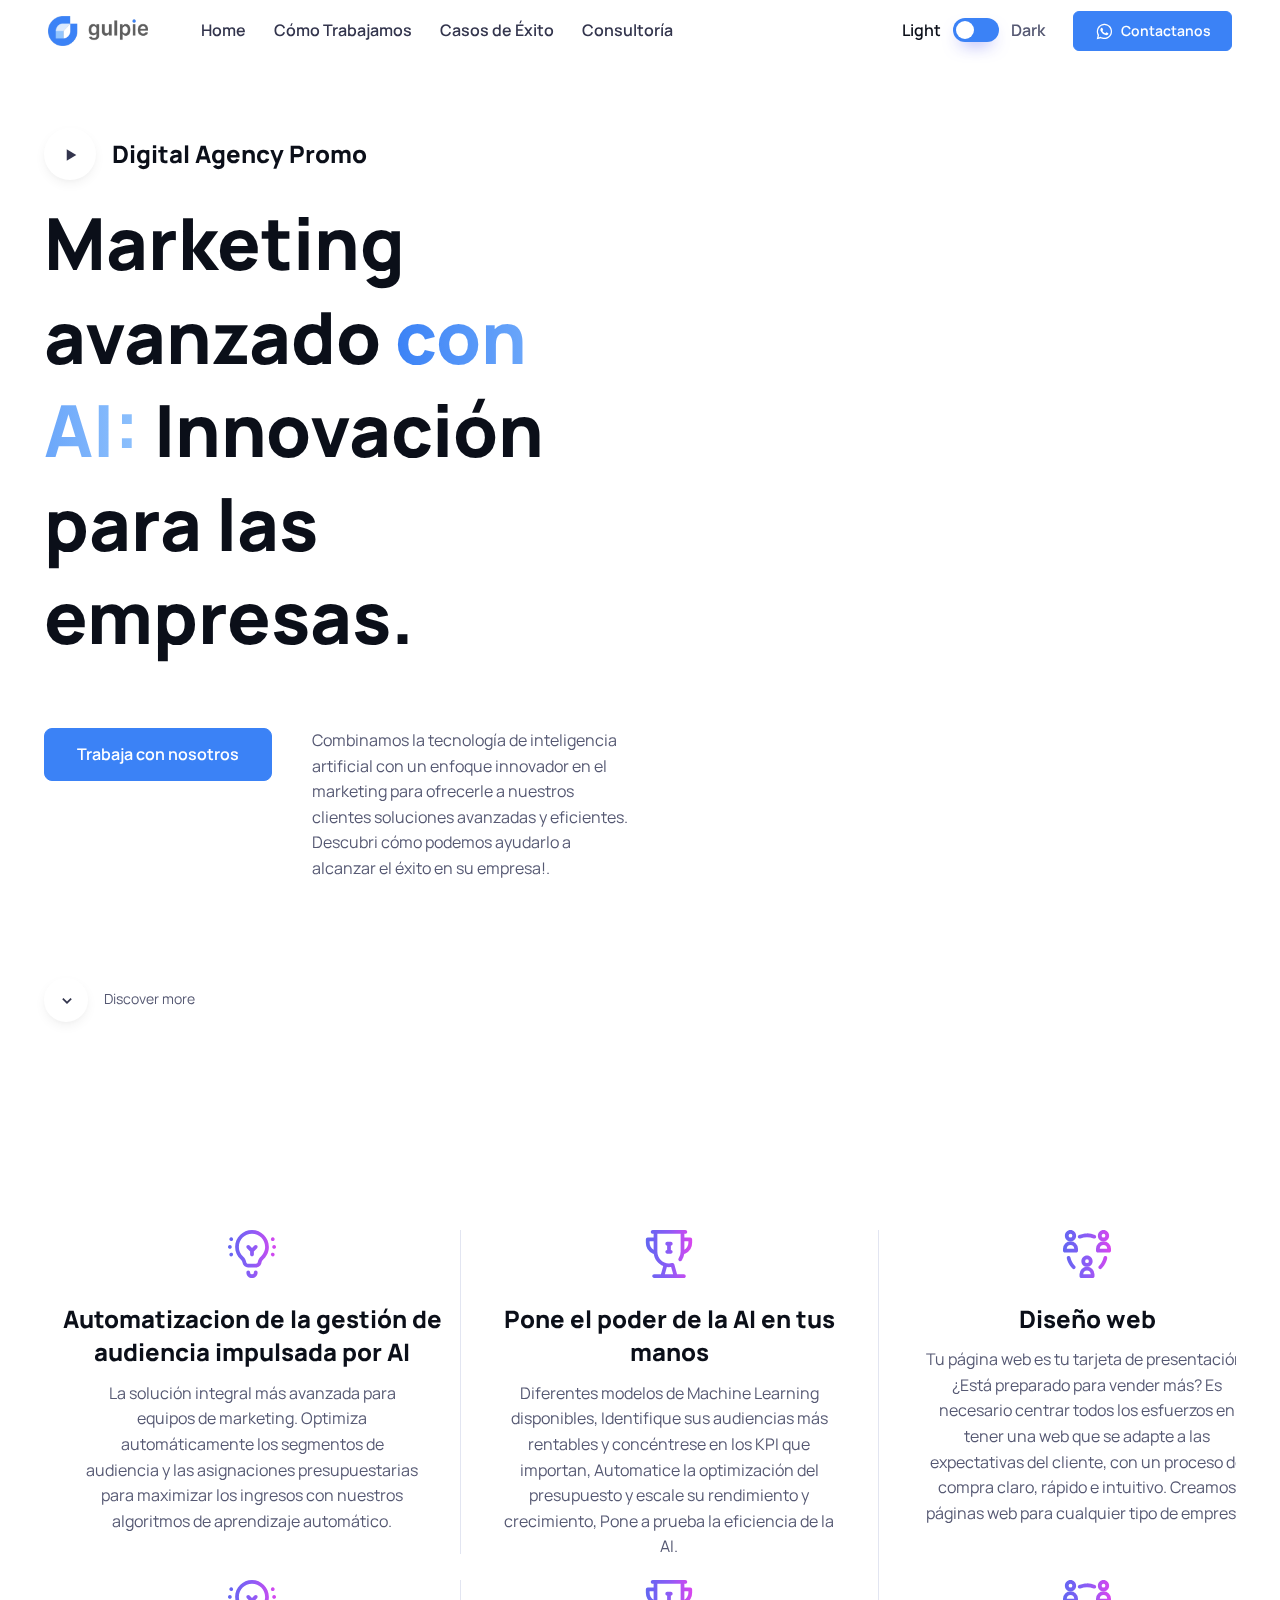
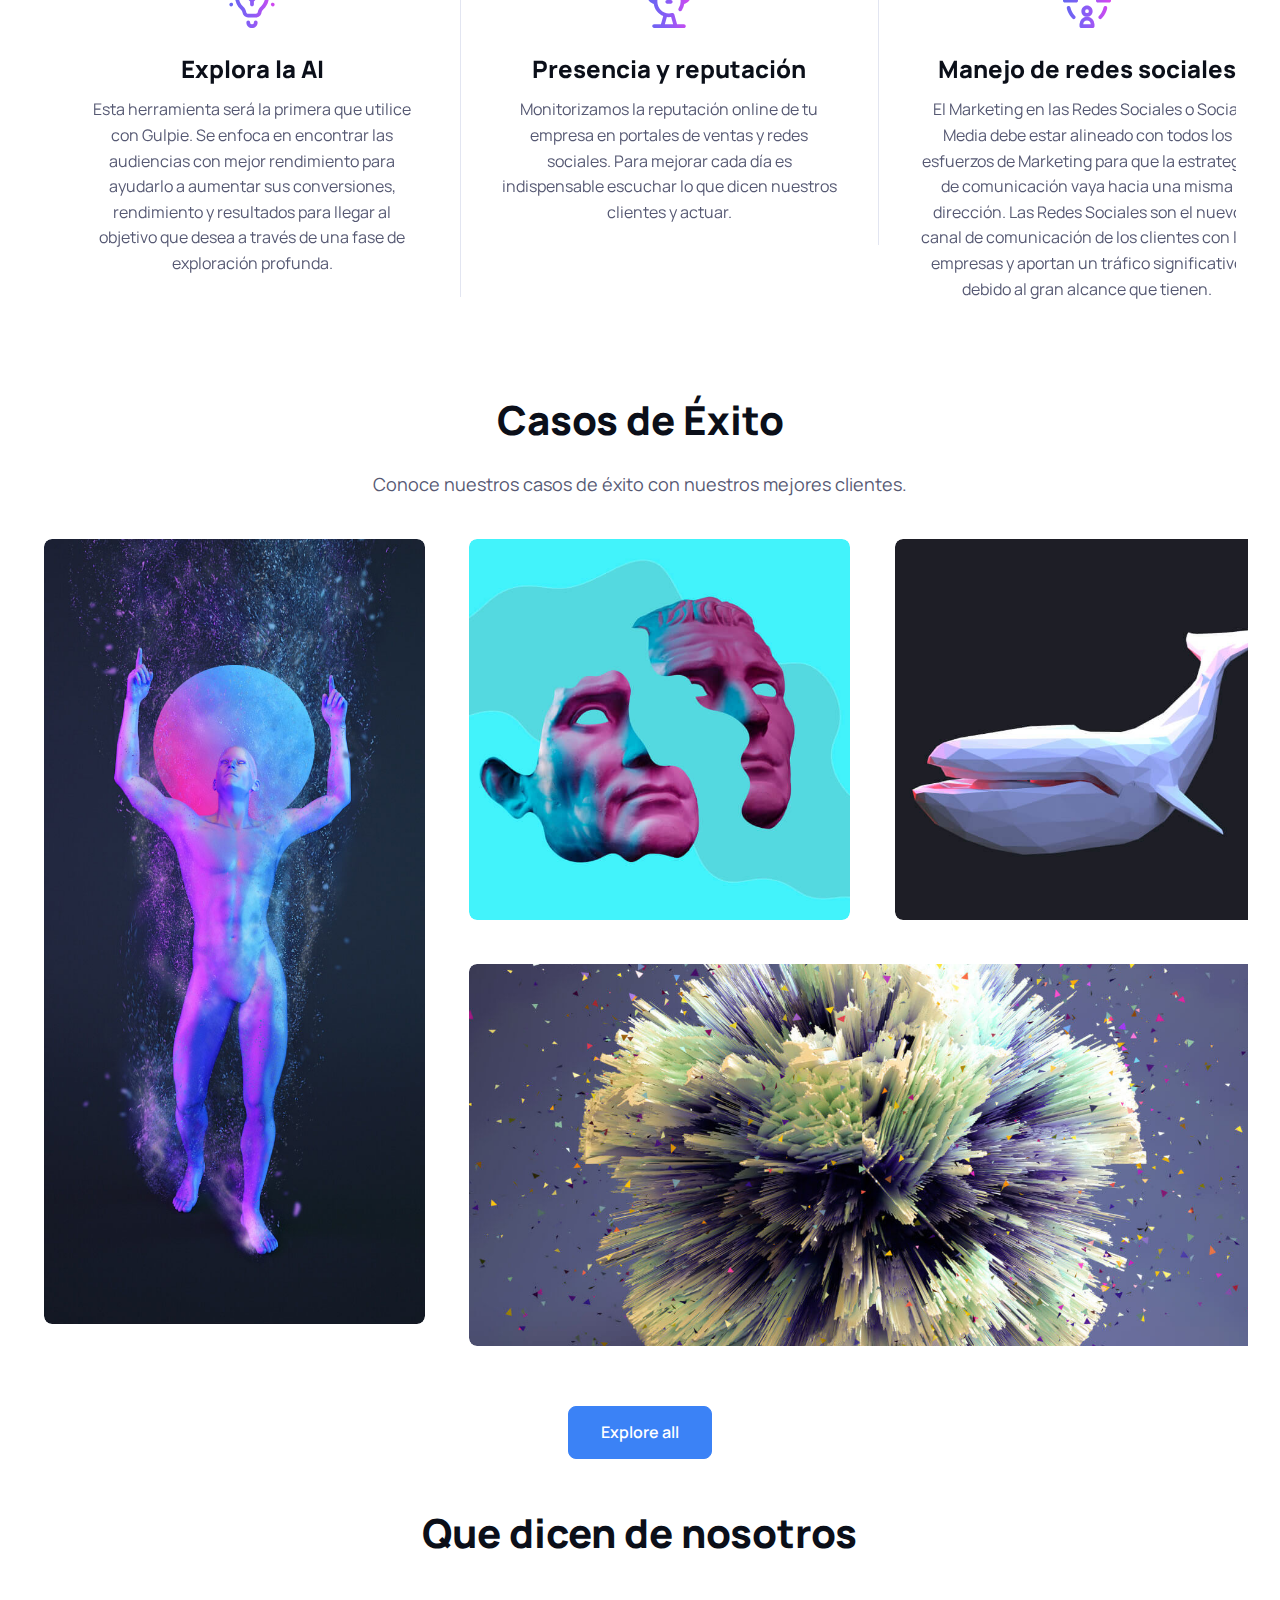
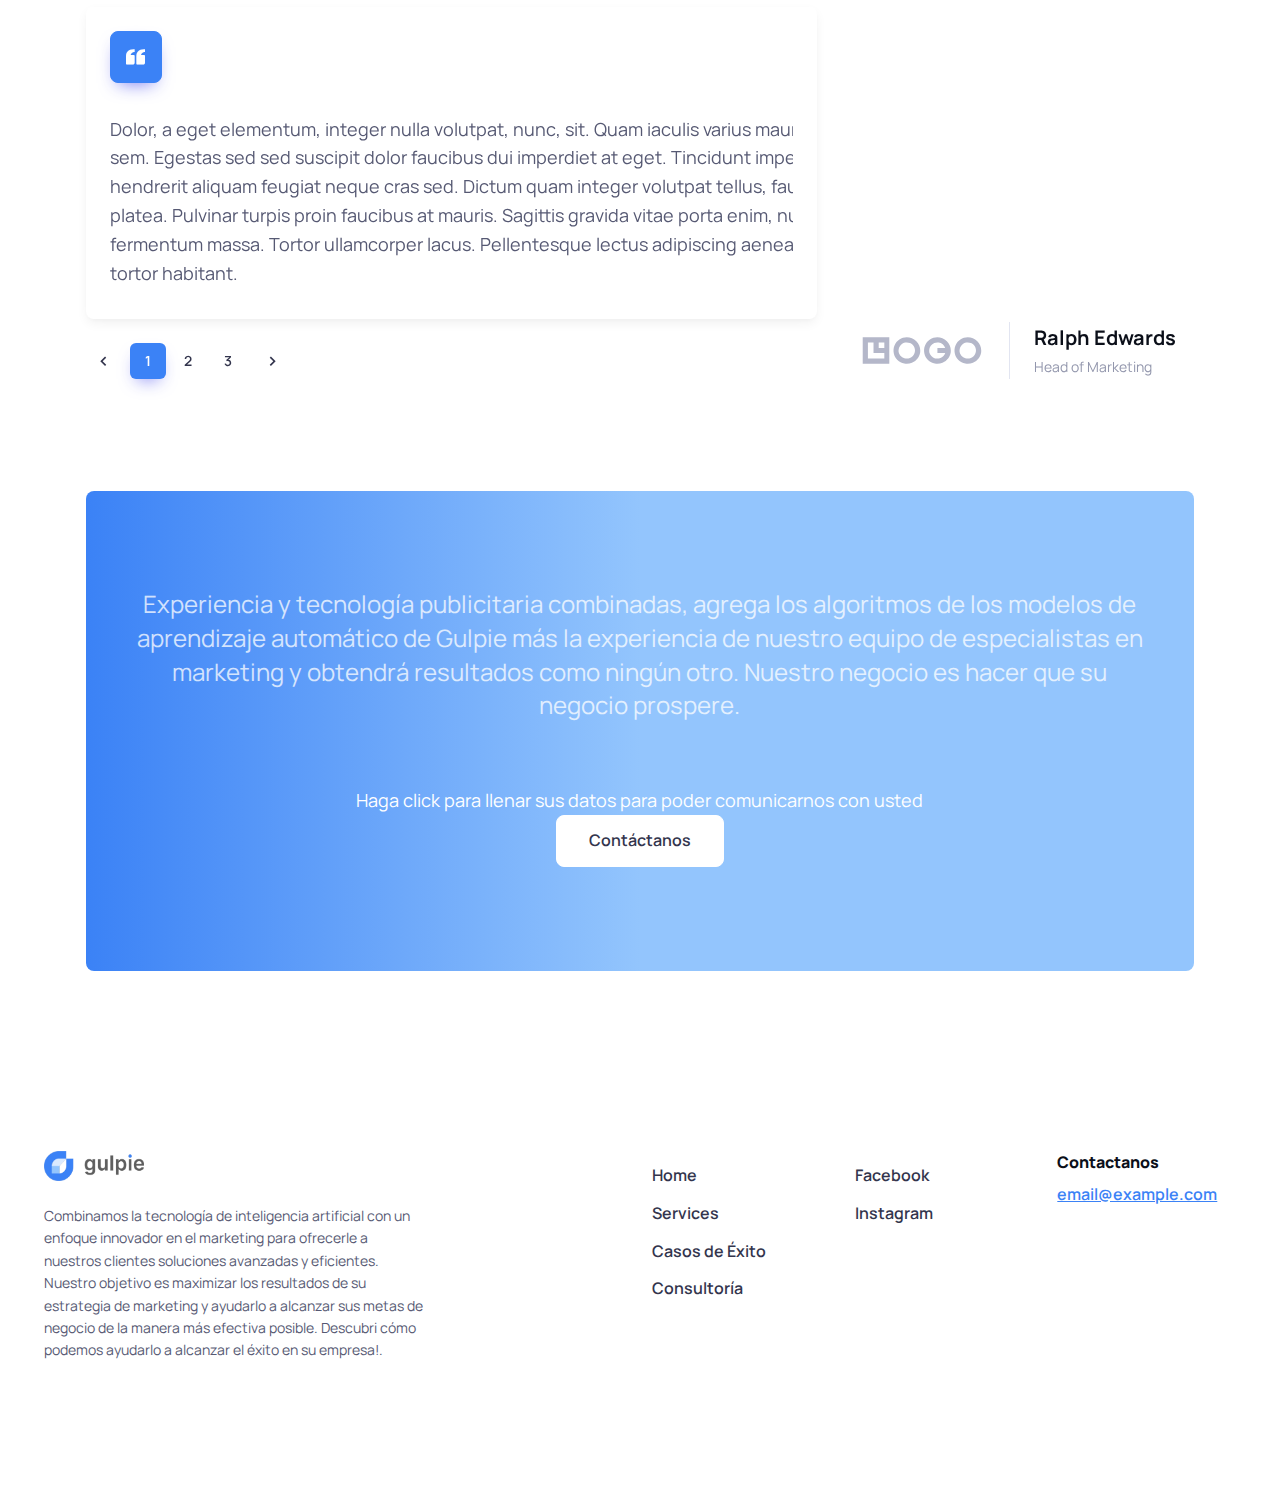
==== index.html @ 824431f9 "Rename Silicon _ Digital Agency Landing.html to index.html" ====
<!DOCTYPE html>
<html lang="es">
  <head><meta http-equiv="Content-Type" content="text/html; charset=UTF-8">
    <title>Gulpie | Digital Agency Landing</title>
    <meta name="viewport" content="width=device-width, initial-scale=1.0">
    <!-- SEO Meta Tags -->
    <meta name="description" content="Silicon - Multipurpose Technology Bootstrap Template">
    <meta name="keywords" content="bootstrap, business, creative agency, mobile app showcase, saas, fintech, finance, online courses, software, medical, conference landing, services, e-commerce, shopping cart, multipurpose, shop, ui kit, marketing, seo, landing, blog, portfolio, html5, css3, javascript, gallery, slider, touch, creative">
    <meta name="author" content="Createx Studio">
 
    <!-- Favicon and Touch Icons -->
    <link rel="icon" type="image/png" sizes="32x32" href="./Silicon _ Digital Agency Landing_files/favicon.png">

    <!-- Vendor Styles -->
    <link rel="stylesheet" media="screen" href="./Silicon _ Digital Agency Landing_files/boxicons.min.css">
    <link rel="stylesheet" media="screen" href="./Silicon _ Digital Agency Landing_files/swiper-bundle.min.css">
    <link rel="stylesheet" media="screen" href="./Silicon _ Digital Agency Landing_files/lightgallery-bundle.min.css">

    <!-- Main Theme Styles + Bootstrap -->
    <link rel="stylesheet" media="screen" href="./Silicon _ Digital Agency Landing_files/theme.min.css">

    <!-- Page loading styles -->
    <style>
      .page-loading {
        position: fixed;
        top: 0;
        right: 0;
        bottom: 0;
        left: 0;
        width: 100%;
        height: 100%;
        -webkit-transition: all .4s .2s ease-in-out;
        transition: all .4s .2s ease-in-out;
        background-color: #fff;
        opacity: 0;
        visibility: hidden;
        z-index: 9999;
      }
      .dark-mode .page-loading {
        background-color: #0b0f19;
      }
      .page-loading.active {
        opacity: 1;
        visibility: visible;
      }
      .page-loading-inner {
        position: absolute;
        top: 50%;
        left: 0;
        width: 100%;
        text-align: center;
        -webkit-transform: translateY(-50%);
        transform: translateY(-50%);
        -webkit-transition: opacity .2s ease-in-out;
        transition: opacity .2s ease-in-out;
        opacity: 0;
      }
      .page-loading.active > .page-loading-inner {
        opacity: 1;
      }
      .page-loading-inner > span {
        display: block;
        font-size: 1rem;
        font-weight: normal;
        color: #9397ad;
      }
      .dark-mode .page-loading-inner > span {
        color: #fff;
        opacity: .6;
      }
      .page-spinner {
        display: inline-block;
        width: 2.75rem;
        height: 2.75rem;
        margin-bottom: .75rem;
        vertical-align: text-bottom;
        border: .15em solid #b4b7c9;
        border-right-color: transparent;
        border-radius: 50%;
        -webkit-animation: spinner .75s linear infinite;
        animation: spinner .75s linear infinite;
      }
      .dark-mode .page-spinner {
        border-color: rgba(255,255,255,.4);
        border-right-color: transparent;
      }
      @-webkit-keyframes spinner {
        100% {
          -webkit-transform: rotate(360deg);
          transform: rotate(360deg);
        }
      }
      @keyframes spinner {
        100% {
          -webkit-transform: rotate(360deg);
          transform: rotate(360deg);
        }
      }
    </style>

    <!-- Theme mode -->
    <script type="text/javascript" async="" src="./Silicon _ Digital Agency Landing_files/js"></script><script type="text/javascript" async="" src="./Silicon _ Digital Agency Landing_files/analytics.js.descarga"></script><script async="" src="./Silicon _ Digital Agency Landing_files/gtm.js.descarga"></script><script>
      let mode = window.localStorage.getItem('mode'),
          root = document.getElementsByTagName('html')[0];
      if (mode !== null && mode === 'dark') {
        root.classList.add('dark-mode');
      } else {
        root.classList.remove('dark-mode');
      }
    </script>

    <!-- Page loading scripts -->
    <script>
      (function () {
        window.onload = function () {
          const preloader = document.querySelector('.page-loading');
          preloader.classList.remove('active');
          setTimeout(function () {
            preloader.remove();
          }, 1000);
        };
      })();
    </script>
  </head>

  <body>
    <!-- Page wrapper for sticky footer -->
    <!-- Wraps everything except footer to push footer to the bottom of the page if there is little content -->
    <main class="page-wrapper">
      <!-- Navbar -->
      <!-- Remove "navbar-sticky" class to make navigation bar scrollable with the page -->
      <header class="header navbar navbar-expand-lg position-absolute navbar-sticky">
        <div class="container px-3">
          <a href="https://silicon.createx.studio/index.html" class="navbar-brand pe-3">
            <img src="./Silicon _ Digital Agency Landing_files/logo.png" width="100" alt="Silicon">
          </a>
          <div id="navbarNav" class="offcanvas offcanvas-end">
            <div class="offcanvas-header border-bottom">
              <h5 class="offcanvas-title">Menu</h5>
              <button type="button" class="btn-close" data-bs-dismiss="offcanvas" aria-label="Close">khe</button>
            </div>
            <div class="offcanvas-body">
              <ul class="navbar-nav me-auto mb-2 mb-lg-0">
                <li class="nav-item">
                  <a href="https://silicon.createx.studio/landing-digital-agency.html#" class="nav-link">Home</a>
                </li>
                <li class="nav-item">
                  <a href="https://silicon.createx.studio/components/typography.html" class="nav-link">Cómo Trabajamos</a>
                </li>
                <li class="nav-item">
                  <a href="https://silicon.createx.studio/docs/getting-started.html" class="nav-link">Casos de Éxito</a>
                </li>
                <li class="nav-item">
                  <a href="https://silicon.createx.studio/docs/getting-started.html" class="nav-link">Consultoría</a>
                </li>
              </ul>
            </div>
            <div class="offcanvas-header border-top">
              <a href="https://themes.getbootstrap.com/product/silicon-business-technology-template-ui-kit/" class="btn btn-primary w-100" target="_blank" rel="noopener">
                <i class="bx bx-cart fs-4 lh-1 me-1"></i>
                &nbsp;Buy now
              </a>
            </div>      
          </div>
          <div class="form-check form-switch mode-switch pe-lg-1 ms-auto me-4" data-bs-toggle="mode">
            <input type="checkbox" class="form-check-input" id="theme-mode">
            <label class="form-check-label d-none d-sm-block" for="theme-mode">Light</label>
            <label class="form-check-label d-none d-sm-block" for="theme-mode">Dark</label>
          </div>
          <button type="button" class="navbar-toggler" data-bs-toggle="offcanvas" data-bs-target="#navbarNav" aria-controls="navbarNav" aria-expanded="false" aria-label="Toggle navigation">
            <span class="navbar-toggler-icon"></span>
          </button>
          <a href="https://themes.getbootstrap.com/product/silicon-business-technology-template-ui-kit/" class="btn btn-primary btn-sm fs-sm rounded d-none d-lg-inline-flex" target="_blank" rel="noopener">
            <i class="bx bxl-whatsapp fs-5 lh-1 me-1"></i>
            &nbsp;Contactanos
          </a>
        </div>
      </header>


      <!-- Hero -->
      <section class="jarallax position-relative d-flex align-items-center min-vh-100 bg-light mb-5 py-lg-5 pt-5" style="background-image: none;" data-jarallax="" data-img-position="0% 100%" data-speed="0.5" data-jarallax-original-styles="background-image: url(assets/img/landing/digital-agency/hero-bg.svg);">
        <div class="container position-relative zindex-5 py-5">
          <div class="row justify-content-md-start justify-content-center">
            <div class="col-md-6 col-sm-8 order-md-1 order-2 d-flex flex-column justify-content-between mt-4 pt-2 text-md-start text-center">
              <div class="mb-md-5 pb-xl-5 mb-4">

                <!-- Video popup btn -->
                <div class="d-inline-flex align-items-center position-relative mb-3">
                  <a href="https://www.youtube.com/watch?v=zPo5ZaH6sW8" class="btn btn-video btn-icon btn-lg flex-shrink-0 me-3 stretched-link" data-bs-toggle="video" data-lg-id="fc852e90-13f6-46ff-955d-28c1cf250d95">
                    <i class="bx bx-play"></i>
                  </a>
                  <h4 class="mb-0">Digital Agency Promo</h4>
                </div>

                <!-- Text -->
                <h1 class="display-2 mb-md-5 mb-3 pb-3">
                  Marketing avanzado <span class="text-gradient-primary">con AI: </span> Innovación para las empresas.
                </h1>
                <div class="d-md-flex align-items-md-start">
                  <a href="https://silicon.createx.studio/contacts-v1.html" class="btn btn-lg btn-primary flex-shrink-0 me-md-4 mb-md-0 mb-sm-4 mb-3">Trabaja con nosotros</a>
                  <p class="d-lg-block d-none mb-0 ps-md-3">Combinamos la tecnología de inteligencia artificial con un enfoque innovador en el marketing para ofrecerle a nuestros clientes soluciones avanzadas y eficientes. Descubri cómo podemos ayudarlo a alcanzar el éxito en su empresa!.</p>
                </div>
              </div>

              <!-- Scroll down btn -->
              <div class="d-inline-flex align-items-center justify-content-center justify-content-md-start position-relative">
                <a href="#benefits" data-scroll="" data-scroll-offset="100" class="btn btn-video btn-icon rounded-circle shadow-sm flex-shrink-0 stretched-link me-3">
                  <i class="bx bx-chevron-down"></i>
                </a>
                <span class="fs-sm">Discover more</span>
              </div>
            </div>
          </div>
        </div>
      <div id="jarallax-container-0" class="jarallax-container" style="position: absolute; top: 0px; left: 0px; width: 100%; height: 100%; overflow: hidden; z-index: -100; clip-path: polygon(0px 0px, 100% 0px, 100% 100%, 0px 100%);"><div style="background-position: 0% 100%; background-size: cover; background-repeat: no-repeat; background-image: url(&quot;https://silicon.createx.studio/assets/img/landing/digital-agency/hero-bg.svg&quot;); position: fixed; top: 0px; left: 0px; width: 1343px; height: 707.781px; overflow: hidden; pointer-events: none; transform-style: preserve-3d; backface-visibility: hidden; margin-top: -72.8906px; transform: translate3d(0px, 72.8906px, 0px);"></div></div></section>

      
      <!-- Benefits (features) -->
      <section class="container mb-5 pt-lg-5" id="benefits">
        <div class="swiper pt-3 swiper-initialized swiper-horizontal swiper-pointer-events swiper-backface-hidden" data-swiper-options="{
          &quot;slidesPerView&quot;: 1,
          &quot;pagination&quot;: {
            &quot;el&quot;: &quot;.swiper-pagination&quot;,
            &quot;clickable&quot;: true
          },
          &quot;breakpoints&quot;: {
            &quot;500&quot;: {
              &quot;slidesPerView&quot;: 2
            },
            &quot;991&quot;: {
              &quot;slidesPerView&quot;: 3
            }
          }
        }">
          <div class="swiper-wrapper" id="swiper-wrapper-c84769ad7ce96341" aria-live="polite" style="transform: translate3d(0px, 0px, 0px);">
            <!-- Item -->
            <div class="swiper-slide border-end-lg px-2 swiper-slide-active" role="group" aria-label="1 / 3" style="width: 417.333px;">
              <div class="text-center">
                <img src="./Silicon _ Digital Agency Landing_files/idea.svg" width="48" alt="Bulb icon" class="d-block mb-4 mx-auto">
                <h4 class="mb-2 pb-1">Automatizacion de la gestión de audiencia impulsada por AI</h4>
                <p class="mx-auto" style="max-width: 336px;">La solución integral más avanzada para equipos de marketing. Optimiza automáticamente los segmentos de audiencia y las asignaciones presupuestarias para maximizar los ingresos con nuestros algoritmos de aprendizaje automático.</p>
              </div>
            </div>

            <!-- Item -->
            <div class="swiper-slide border-end-lg px-2 swiper-slide-next" role="group" aria-label="2 / 3" style="width: 417.333px;">
              <div class="text-center">
                <img src="./Silicon _ Digital Agency Landing_files/award.svg" width="48" alt="Award icon" class="d-block mb-4 mx-auto">
                <h4 class="mb-2 pb-1">Pone el poder de la AI en tus manos</h4>
                <p class="mx-auto" style="max-width: 336px;">Diferentes modelos de Machine Learning disponibles, Identifique sus audiencias más rentables y concéntrese en los KPI que importan, Automatice la optimización del presupuesto y escale su rendimiento y crecimiento, Pone a prueba la eficiencia de la AI.</p>
              </div>
            </div>

            <!-- Item -->
            <div class="swiper-slide px-2" role="group" aria-label="3 / 3" style="width: 417.333px;">
              <div class="text-center">
                <img src="./Silicon _ Digital Agency Landing_files/team.svg" width="48" alt="Team icon" class="d-block mb-4 mx-auto">
                <h4 class="mb-2 pb-1">Diseño web</h4>
                <p class="mx-auto" style="max-width: 336px;">Tu página web es tu tarjeta de presentación. ¿Está preparado para vender más? Es necesario centrar todos los esfuerzos en tener una web que se adapte a las expectativas del cliente, con un proceso de compra claro, rápido e intuitivo. Creamos páginas web para cualquier tipo de empresa.</p>
              </div>
            </div>
          </div>

          <div class="swiper-wrapper" id="swiper-wrapper-c84769ad7ce96341" aria-live="polite" style="transform: translate3d(0px, 0px, 0px);">
            <!-- Item -->
            <div class="swiper-slide border-end-lg px-2 swiper-slide-active" role="group" aria-label="1 / 3" style="width: 417.333px;">
              <div class="text-center">
                <img src="./Silicon _ Digital Agency Landing_files/idea.svg" width="48" alt="Bulb icon" class="d-block mb-4 mx-auto">
                <h4 class="mb-2 pb-1">Explora la AI</h4>
                <p class="mx-auto" style="max-width: 336px;">Esta herramienta será la primera que utilice con Gulpie. Se enfoca en encontrar las audiencias con mejor rendimiento para ayudarlo a aumentar sus conversiones, rendimiento y resultados para llegar al objetivo que desea a través de una fase de exploración profunda.</p>
              </div>
            </div>

            <!-- Item -->
            <div class="swiper-slide border-end-lg px-2 swiper-slide-next" role="group" aria-label="2 / 3" style="width: 417.333px;">
              <div class="text-center">
                <img src="./Silicon _ Digital Agency Landing_files/award.svg" width="48" alt="Award icon" class="d-block mb-4 mx-auto">
                <h4 class="mb-2 pb-1">Presencia y reputación</h4>
                <p class="mx-auto" style="max-width: 336px;">Monitorizamos la reputación online de tu empresa en portales de ventas y redes sociales.
                  Para mejorar cada día es indispensable escuchar lo que dicen nuestros clientes y actuar.</p>
              </div>
            </div>

            <!-- Item -->
            <div class="swiper-slide px-2" role="group" aria-label="3 / 3" style="width: 417.333px;">
              <div class="text-center">
                <img src="./Silicon _ Digital Agency Landing_files/team.svg" width="48" alt="Team icon" class="d-block mb-4 mx-auto">
                <h4 class="mb-2 pb-1">Manejo de redes sociales</h4>
                <p class="mx-auto" style="max-width: 336px;">El Marketing en las Redes Sociales o Social Media debe estar alineado con todos los esfuerzos de Marketing para que la estrategia de comunicación vaya hacia una misma dirección.
                  Las Redes Sociales son el nuevo canal de comunicación de los clientes con las empresas y aportan un tráfico significativo debido al gran alcance que tienen.</p>
              </div>
            </div>
          </div>

          <!-- Pagination (bullets) -->
          <div class="swiper-pagination position-relative pt-2 pt-sm-3 mt-4 swiper-pagination-clickable swiper-pagination-bullets swiper-pagination-horizontal swiper-pagination-lock"><span class="swiper-pagination-bullet swiper-pagination-bullet-active" tabindex="0" role="button" aria-label="Go to slide 1" aria-current="true"></span></div>
        <span class="swiper-notification" aria-live="assertive" aria-atomic="true"></span></div>
      </section>


      <!-- Featured Projects -->
      <section class="container mb-5 pt-lg-2 pt-xl-4 pb-2 pb-md-3 pb-lg-5">
        <h2 class="h1 mb-4 text-center">Casos de Éxito</h2>
        <p class="mb-4 mx-auto pb-3 fs-lg text-center" style="max-width: 636px;">Conoce nuestros casos de éxito con nuestros mejores clientes.</p>

        <!-- Portfolio grid -->
        <div class="masonry-grid row g-md-4 g-3 mb-4 shuffle" style="position: relative; overflow: hidden; height: 850.969px; transition: height 250ms cubic-bezier(0.4, 0, 0.2, 1) 0s;">
          <!-- Item -->
          <div class="masonry-grid-item col-md-4 col-sm-6 col-12 shuffle-item shuffle-item--visible" style="position: absolute; top: 0px; visibility: visible; will-change: transform; left: 0px; opacity: 1; transition-duration: 250ms; transition-timing-function: cubic-bezier(0.4, 0, 0.2, 1); transition-property: transform, opacity;">
            <a href="https://silicon.createx.studio/portfolio-single-project.html" class="card card-portfolio card-hover bg-transparent border-0">
              <div class="card-img-overlay d-flex flex-column align-items-center justify-content-center rounded-3">
                <span class="position-absolute top-0 start-0 w-100 h-100 bg-dark opacity-50 rounded-3"></span>
                <div class="position-relative zindex-2">
                  <h3 class="h5 text-light mb-2">Astronaut &amp; Flashing Neon Lights</h3>
                  <span class="fs-sm text-light opacity-70">3D Render / Graphic Design / Motion Design</span>
                </div>
              </div>
              <div class="card-img">
                <img src="./Silicon _ Digital Agency Landing_files/07.jpg" class="rounded-3" alt="Image">
              </div>
            </a>
          </div>
          <!-- Item -->
          <div class="masonry-grid-item col-md-4 col-sm-6 col-12 shuffle-item shuffle-item--visible" style="position: absolute; top: 0px; visibility: visible; will-change: transform; left: 0px; opacity: 1; transform: translate(425px, 0px) scale(1); transition-duration: 250ms; transition-timing-function: cubic-bezier(0.4, 0, 0.2, 1); transition-property: transform, opacity;">
            <a href="https://silicon.createx.studio/portfolio-single-project.html" class="card card-portfolio card-hover bg-transparent border-0">
              <div class="card-img-overlay d-flex flex-column align-items-center justify-content-center rounded-3">
                <span class="position-absolute top-0 start-0 w-100 h-100 bg-dark opacity-50 rounded-3"></span>
                <div class="position-relative zindex-2">
                  <h3 class="h5 text-light mb-2">Plaster Antique Sculpture in a Pop Art Style</h3>
                  <span class="fs-sm text-light opacity-70">NFT / Graphic Design / Art / 3D</span>
                </div>
              </div>
              <div class="card-img">
                <img src="./Silicon _ Digital Agency Landing_files/08.jpg" class="rounded-3" alt="Image">
              </div>
            </a>
          </div>
          <!-- Item -->
          <div class="masonry-grid-item col-md-4 col-sm-6 col-12 shuffle-item shuffle-item--visible" style="position: absolute; top: 0px; visibility: visible; will-change: transform; left: 0px; opacity: 1; transform: translate(851px, 0px) scale(1); transition-duration: 250ms; transition-timing-function: cubic-bezier(0.4, 0, 0.2, 1); transition-property: transform, opacity;">
            <a href="https://silicon.createx.studio/portfolio-single-project.html" class="card card-portfolio card-hover bg-transparent border-0">
              <div class="card-img-overlay d-flex flex-column align-items-center justify-content-center rounded-3">
                <span class="position-absolute top-0 start-0 w-100 h-100 bg-dark opacity-50 rounded-3"></span>
                <div class="position-relative zindex-2">
                  <h3 class="h5 text-light mb-2">Big Blue Whale Shape</h3>
                  <span class="fs-sm text-light opacity-70">3D Pollygonal Shape / Graphic Design / Art</span>
                </div>
              </div>
              <div class="card-img">
                <img src="./Silicon _ Digital Agency Landing_files/09.jpg" class="rounded-3" alt="Image">
              </div>
            </a>
          </div>
          <!-- Item -->
          <div class="masonry-grid-item col-md-8 col-12 shuffle-item shuffle-item--visible" style="position: absolute; top: 0px; visibility: visible; will-change: transform; left: 0px; opacity: 1; transform: translate(425px, 425px) scale(1); transition-duration: 250ms; transition-timing-function: cubic-bezier(0.4, 0, 0.2, 1); transition-property: transform, opacity;">
            <a href="https://silicon.createx.studio/portfolio-single-project.html" class="card card-portfolio card-hover bg-transparent border-0">
              <div class="card-img-overlay d-flex flex-column align-items-center justify-content-center rounded-3">
                <span class="position-absolute top-0 start-0 w-100 h-100 bg-dark opacity-50 rounded-3"></span>
                <div class="position-relative zindex-2">
                  <h3 class="h5 text-light mb-2">3D Shape Illustration</h3>
                  <span class="fs-sm text-light opacity-70">3D Design / Illustration / Art</span>
                </div>
              </div>
              <div class="card-img">
                <img src="./Silicon _ Digital Agency Landing_files/10.jpg" class="rounded-3" alt="Image">
              </div>
            </a>
          </div>
        </div>
        <div class="pt-md-3 pt-2 text-center">
          <a href="https://silicon.createx.studio/portfolio-grid.html" class="btn btn-lg btn-primary w-sm-auto w-100">Explore all</a>
        </div>

      <!-- Testimonials slider -->
      <section class="container mb-5 pt-2 pb-3 py-md-4 py-lg-5">
        <h2 class="h1 pb-2 pb-lg-0 mb-4 mb-lg-5 text-center">Que dicen de nosotros</h2>
        <div class="row">
          <div class="col-md-8">
            <div class="card border-0 shadow-sm p-4 p-xxl-5 mb-4 me-xxl-4">

              <!-- Quotation mark -->
              <div class="pb-4 mb-2">
                <span class="btn btn-icon btn-primary btn-lg shadow-primary pe-none">
                  <i class="bx bxs-quote-left"></i>
                </span>
              </div>

              <!-- Slider -->
              <div class="swiper mx-0 mb-md-n2 mb-xxl-n3 swiper-initialized swiper-horizontal swiper-pointer-events swiper-backface-hidden" data-swiper-options="{
                &quot;spaceBetween&quot;: 24,
                &quot;pager&quot;: true,
                &quot;loop&quot;: true,
                &quot;tabs&quot;: true,
                &quot;navigation&quot;: {
                  &quot;prevEl&quot;: &quot;.page-prev&quot;,
                  &quot;nextEl&quot;: &quot;.page-next&quot;
                }
              }">
                <div class="swiper-wrapper" id="swiper-wrapper-4e0c18b24f5d10c60" aria-live="polite" style="transition-duration: 0ms; transform: translate3d(-803px, 0px, 0px);"><div class="swiper-slide h-auto swiper-slide-duplicate swiper-slide-prev" data-swiper-tab="#author-3" data-swiper-slide-index="2" role="group" aria-label="3 / 3" style="width: 779px; margin-right: 24px;">
                    <figure class="card h-100 position-relative border-0 bg-transparent">
                      <blockquote class="card-body p-0 mb-0">
                        <p class="fs-lg mb-0">Ac at sed sit senectus massa. Massa ante amet ultrices magna porta tempor. Aliquet diam in et magna ultricies mi at. Lectus enim, vel enim egestas nam pellentesque et leo. Elit mi faucibus laoreet aliquam pellentesque sed aliquet integer massa. Orci leo tortor ornare id mattis auctor aliquam volutpat aliquet. Odio lectus viverra eu blandit nunc malesuada vitae eleifend pulvinar. In ac fermentum sit in orci.</p>
                      </blockquote>
                      <figcaption class="card-footer border-0 d-sm-flex d-md-none w-100 pb-2">
                        <div class="d-flex align-items-center border-end-sm pe-sm-4 me-sm-2">
                          <img src="./Silicon _ Digital Agency Landing_files/05.jpg" width="48" class="rounded-circle" alt="Darrell Steward">
                          <div class="ps-3">
                            <h5 class="fw-semibold lh-base mb-0">Darrell Steward</h5>
                            <span class="fs-sm text-muted">Project Manager</span>
                          </div>
                        </div>
                        <img src="./Silicon _ Digital Agency Landing_files/04.svg" width="160" class="d-block mt-2 ms-5 mt-sm-0 ms-sm-0" alt="Company logo">
                      </figcaption>
                    </figure>
                  </div>

                  <!-- Item -->
                  <div class="swiper-slide h-auto swiper-slide-active" data-swiper-tab="#author-1" data-swiper-slide-index="0" role="group" aria-label="1 / 3" style="width: 779px; margin-right: 24px;">
                    <figure class="card h-100 position-relative border-0 bg-transparent">
                      <blockquote class="card-body p-0 mb-0">
                        <p class="fs-lg mb-0">Dolor, a eget elementum, integer nulla volutpat, nunc, sit. Quam iaculis varius mauris magna sem. Egestas sed sed suscipit dolor faucibus dui imperdiet at eget. Tincidunt imperdiet quis hendrerit aliquam feugiat neque cras sed. Dictum quam integer volutpat tellus, faucibus platea. Pulvinar turpis proin faucibus at mauris. Sagittis gravida vitae porta enim, nulla arcu fermentum massa. Tortor ullamcorper lacus. Pellentesque lectus adipiscing aenean volutpat tortor habitant.</p>
                      </blockquote>
                      <figcaption class="card-footer border-0 d-sm-flex d-md-none w-100 pb-2">
                        <div class="d-flex align-items-center border-end-sm pe-sm-4 me-sm-2">
                          <img src="./Silicon _ Digital Agency Landing_files/01.jpg" width="48" class="rounded-circle" alt="Ralph Edwards">
                          <div class="ps-3">
                            <h5 class="fw-semibold lh-base mb-0">Ralph Edwards</h5>
                            <span class="fs-sm text-muted">Head of Marketing</span>
                          </div>
                        </div>
                        <img src="./Silicon _ Digital Agency Landing_files/01.svg" width="160" class="d-block mt-2 ms-5 mt-sm-0 ms-sm-0" alt="Company logo">
                      </figcaption>
                    </figure>
                  </div>

                  <!-- Item -->
                  <div class="swiper-slide h-auto swiper-slide-next" data-swiper-tab="#author-2" data-swiper-slide-index="1" role="group" aria-label="2 / 3" style="width: 779px; margin-right: 24px;">
                    <figure class="card h-100 position-relative border-0 bg-transparent">
                      <blockquote class="card-body p-0 mb-0">
                        <p class="fs-lg mb-0">Mi semper risus ultricies orci pulvinar in at enim orci. Quis facilisis nunc pellentesque in ullamcorper sit. Lorem blandit arcu sapien, senectus libero, amet dapibus cursus quam. Eget pellentesque eu purus volutpat adipiscing malesuada. Purus nisi, tortor vel lacus. Donec diam molestie ultrices vitae eget pulvinar fames. Velit lacus mi purus velit justo, amet. Nascetur lobortis diam, duis orci.</p>
                      </blockquote>
                      <figcaption class="card-footer border-0 d-sm-flex d-md-none w-100 pb-2">
                        <div class="d-flex align-items-center border-end-sm pe-sm-4 me-sm-2">
                          <img src="./Silicon _ Digital Agency Landing_files/06.jpg" width="48" class="rounded-circle" alt="Annette Black">
                          <div class="ps-3">
                            <h5 class="fw-semibold lh-base mb-0">Annette Black</h5>
                            <span class="fs-sm text-muted">Strategic Advisor</span>
                          </div>
                        </div>
                        <img src="./Silicon _ Digital Agency Landing_files/02.svg" width="160" class="d-block mt-2 ms-5 mt-sm-0 ms-sm-0" alt="Company logo">
                      </figcaption>
                    </figure>
                  </div>

                  <!-- Item -->
                  <div class="swiper-slide h-auto swiper-slide-duplicate-prev" data-swiper-tab="#author-3" data-swiper-slide-index="2" role="group" aria-label="3 / 3" style="width: 779px; margin-right: 24px;">
                    <figure class="card h-100 position-relative border-0 bg-transparent">
                      <blockquote class="card-body p-0 mb-0">
                        <p class="fs-lg mb-0">Ac at sed sit senectus massa. Massa ante amet ultrices magna porta tempor. Aliquet diam in et magna ultricies mi at. Lectus enim, vel enim egestas nam pellentesque et leo. Elit mi faucibus laoreet aliquam pellentesque sed aliquet integer massa. Orci leo tortor ornare id mattis auctor aliquam volutpat aliquet. Odio lectus viverra eu blandit nunc malesuada vitae eleifend pulvinar. In ac fermentum sit in orci.</p>
                      </blockquote>
                      <figcaption class="card-footer border-0 d-sm-flex d-md-none w-100 pb-2">
                        <div class="d-flex align-items-center border-end-sm pe-sm-4 me-sm-2">
                          <img src="./Silicon _ Digital Agency Landing_files/05.jpg" width="48" class="rounded-circle" alt="Darrell Steward">
                          <div class="ps-3">
                            <h5 class="fw-semibold lh-base mb-0">Darrell Steward</h5>
                            <span class="fs-sm text-muted">Project Manager</span>
                          </div>
                        </div>
                        <img src="./Silicon _ Digital Agency Landing_files/04.svg" width="160" class="d-block mt-2 ms-5 mt-sm-0 ms-sm-0" alt="Company logo">
                      </figcaption>
                    </figure>
                  </div>
                <div class="swiper-slide h-auto swiper-slide-duplicate swiper-slide-duplicate-active" data-swiper-tab="#author-1" data-swiper-slide-index="0" role="group" aria-label="1 / 3" style="width: 779px; margin-right: 24px;">
                    <figure class="card h-100 position-relative border-0 bg-transparent">
                      <blockquote class="card-body p-0 mb-0">
                        <p class="fs-lg mb-0">Dolor, a eget elementum, integer nulla volutpat, nunc, sit. Quam iaculis varius mauris magna sem. Egestas sed sed suscipit dolor faucibus dui imperdiet at eget. Tincidunt imperdiet quis hendrerit aliquam feugiat neque cras sed. Dictum quam integer volutpat tellus, faucibus platea. Pulvinar turpis proin faucibus at mauris. Sagittis gravida vitae porta enim, nulla arcu fermentum massa. Tortor ullamcorper lacus. Pellentesque lectus adipiscing aenean volutpat tortor habitant.</p>
                      </blockquote>
                      <figcaption class="card-footer border-0 d-sm-flex d-md-none w-100 pb-2">
                        <div class="d-flex align-items-center border-end-sm pe-sm-4 me-sm-2">
                          <img src="./Silicon _ Digital Agency Landing_files/01.jpg" width="48" class="rounded-circle" alt="Ralph Edwards">
                          <div class="ps-3">
                            <h5 class="fw-semibold lh-base mb-0">Ralph Edwards</h5>
                            <span class="fs-sm text-muted">Head of Marketing</span>
                          </div>
                        </div>
                        <img src="./Silicon _ Digital Agency Landing_files/01.svg" width="160" class="d-block mt-2 ms-5 mt-sm-0 ms-sm-0" alt="Company logo">
                      </figcaption>
                    </figure>
                  </div></div>
              <span class="swiper-notification" aria-live="assertive" aria-atomic="true"></span></div>
            </div>

            <!-- Pagination (Pager) -->
            <nav class="pagination d-flex justify-content-center justify-content-md-start">
              <div class="page-item me-2">
                <a class="page-link page-prev btn-icon btn-sm" href="https://silicon.createx.studio/landing-digital-agency.html#" tabindex="0" role="button" aria-label="Previous slide" aria-controls="swiper-wrapper-4e0c18b24f5d10c60">
                  <i class="bx bx-chevron-left"></i>
                </a>
              </div>
              <ul class="list-unstyled d-flex justify-content-center w-auto mb-0 swiper-pagination-clickable swiper-pagination-bullets swiper-pagination-horizontal"><li class="page-item active" tabindex="0" aria-current="true"><a href="https://silicon.createx.studio/landing-digital-agency.html#" class="page-link btn-icon btn-sm">1</a></li><li class="page-item" tabindex="0"><a href="https://silicon.createx.studio/landing-digital-agency.html#" class="page-link btn-icon btn-sm">2</a></li><li class="page-item" tabindex="0"><a href="https://silicon.createx.studio/landing-digital-agency.html#" class="page-link btn-icon btn-sm">3</a></li></ul>
              <div class="page-item ms-2">
                <a class="page-link page-next btn-icon btn-sm" href="https://silicon.createx.studio/landing-digital-agency.html#" tabindex="0" role="button" aria-label="Next slide" aria-controls="swiper-wrapper-4e0c18b24f5d10c60">
                  <i class="bx bx-chevron-right"></i>
                </a>
              </div>
            </nav>
          </div>
          <div class="col-md-4 d-none d-md-block">

            <!-- Swiper tabs (Author images) -->
            <div class="swiper-tabs">

              <!-- Author image 1 -->
              <div id="author-1" class="card bg-transparent border-0 swiper-tab active">
                <div class="card-body p-0 rounded-3 bg-size-cover bg-repeat-0 bg-position-top-center" style="background-image: url(assets/img/testimonials/01.jpg);"></div>
                <div class="card-footer d-flex w-100 border-0 pb-0">
                  <img src="./Silicon _ Digital Agency Landing_files/01.svg" width="160" class="d-none d-xl-block" alt="Company logo">
                  <div class="border-start-xl ps-xl-4 ms-xl-2">
                    <h5 class="fw-semibold lh-base mb-0">Ralph Edwards</h5>
                    <span class="fs-sm text-muted">Head of Marketing <span class="d-xl-none d-inline">at Lorem Ltd.</span></span>
                  </div>
                </div>
              </div>

              <!-- Author image 2 -->
              <div id="author-2" class="card bg-transparent border-0 swiper-tab">
                <div class="card-body p-0 rounded-3 bg-size-cover bg-repeat-0 bg-position-top-center" style="background-image: url(assets/img/testimonials/02.jpg);"></div>
                <div class="card-footer d-flex w-100 border-0 pb-0">
                  <img src="./Silicon _ Digital Agency Landing_files/02.svg" width="160" class="d-none d-xl-block" alt="Company logo">
                  <div class="border-start-xl ps-xl-4 ms-xl-2">
                    <h5 class="fw-semibold lh-base mb-0">Annette Black</h5>
                    <span class="fs-sm text-muted">Strategic Advisor <span class="d-xl-none d-inline">at Company LLC</span></span>
                  </div>
                </div>
              </div>

              <!-- Author image 3 -->
              <div id="author-3" class="card bg-transparent border-0 swiper-tab">
                <div class="card-body p-0 rounded-3 bg-size-cover bg-repeat-0 bg-position-top-center" style="background-image: url(assets/img/testimonials/03.jpg);"></div>
                <div class="card-footer d-flex w-100 border-0 pb-0">
                  <img src="./Silicon _ Digital Agency Landing_files/04.svg" width="160" class="d-none d-xl-block" alt="Company logo">
                  <div class="border-start-xl ps-xl-4 ms-xl-2">
                    <h5 class="fw-semibold lh-base mb-0">Darrell Steward</h5>
                    <span class="fs-sm text-muted">Project Manager <span class="d-xl-none d-inline">at Ipsum Ltd.</span></span>
                  </div>
                </div>
              </div>
            </div>
          </div>
        </div>
      </section>
        <!-- Contact CTA -->
        <section class="container pt-3 pb-4 pb-md-5" style="margin-top: -156px; margin-bottom: 120px; transform: translateY(156px);">
          <div class="card border-0 bg-gradient-primary">
            <div class="card-body p-md-5 p-4 bg-size-cover" style="background-image: url(assets/img/landing/digital-agency/contact-bg.png);">
              <div class="py-md-5 py-4 text-center">
                <h3 class="h4 fw-normal text-light opacity-75">Experiencia y tecnología publicitaria combinadas, agrega los algoritmos de los modelos de aprendizaje automático de Gulpie más la experiencia de nuestro equipo de especialistas en marketing y obtendrá resultados como ningún otro. Nuestro negocio es hacer que su negocio prospere.</h3>
                <div class="pt-md-5 pt-4 pb-md-2">
                  <p class="fs-lg mb-0 text-light">Haga click para llenar sus datos para poder comunicarnos con usted</p>
                  <a href="https://silicon.createx.studio/contacts-v1.html" class="btn btn-lg btn-light">Contáctanos</a>
                </div>
              </div>
            </div>
          </div>
        </section>
      </div>
    </main>


    <!-- Footer -->
    <footer class="footer pt-5 pb-4 pb-lg-5 mt-2 mt-md-0">
      <div class="container pt-lg-4">
        <div class="row pb-5">
          <div class="col-lg-4 col-md-6">
            <div class="navbar-brand text-dark p-0 me-0 mb-3 mb-lg-4">
              <img src="./Silicon _ Digital Agency Landing_files/logo.png" width="100" alt="Silicon">
            </div>
            <p class="fs-sm pb-lg-3 mb-4">Combinamos la tecnología de inteligencia artificial con un enfoque innovador en el marketing para ofrecerle a nuestros clientes soluciones avanzadas y eficientes. Nuestro objetivo es maximizar los resultados de su estrategia de marketing y ayudarlo a alcanzar sus metas de negocio de la manera más efectiva posible. Descubri cómo podemos ayudarlo a alcanzar el éxito en su empresa!.</p>
          </div>
          <div class="col-xl-6 col-lg-7 col-md-5 offset-xl-2 offset-md-1 pt-4 pt-md-1 pt-lg-0">
            <div id="footer-links" class="row">
              <div class="col-lg-4">
                <h6 class="mb-2">
                  <a href="https://silicon.createx.studio/landing-digital-agency.html#useful-links" class="d-block text-dark dropdown-toggle d-lg-none py-2" data-bs-toggle="collapse">Useful Links</a>
                </h6>
                <div id="useful-links" class="collapse d-lg-block" data-bs-parent="#footer-links">
                  <ul class="nav flex-column pb-lg-1 mb-lg-3">
                    <li class="nav-item"><a href="https://silicon.createx.studio/landing-digital-agency.html#" class="nav-link d-inline-block px-0 pt-1 pb-2">Home</a></li>
                    <li class="nav-item"><a href="https://silicon.createx.studio/landing-digital-agency.html#" class="nav-link d-inline-block px-0 pt-1 pb-2">Services</a></li>
                    <li class="nav-item"><a href="https://silicon.createx.studio/landing-digital-agency.html#" class="nav-link d-inline-block px-0 pt-1 pb-2">Casos de Éxito</a></li>
                    <li class="nav-item"><a href="https://silicon.createx.studio/landing-digital-agency.html#" class="nav-link d-inline-block px-0 pt-1 pb-2">Consultoría</a></li>
                  </ul>
                </div>
              </div>
              <div class="col-xl-4 col-lg-3">
                <h6 class="mb-2">
                  <a href="https://silicon.createx.studio/landing-digital-agency.html#social-links" class="d-block text-dark dropdown-toggle d-lg-none py-2" data-bs-toggle="collapse">Socials</a>
                </h6>
                <div id="social-links" class="collapse d-lg-block" data-bs-parent="#footer-links">
                  <ul class="nav flex-column mb-2 mb-lg-0">
                    <li class="nav-item"><a href="https://silicon.createx.studio/landing-digital-agency.html#" class="nav-link d-inline-block px-0 pt-1 pb-2">Facebook</a></li>
                    <li class="nav-item"><a href="https://silicon.createx.studio/landing-digital-agency.html#" class="nav-link d-inline-block px-0 pt-1 pb-2">Instagram</a></li>
                  </ul>
                </div>
              </div>
              <div class="col-xl-4 col-lg-5 pt-2 pt-lg-0">
                <h6 class="mb-2">Contactanos</h6>
                <a href="mailto:email@example.com" class="fw-medium">email@example.com</a>
              </div>
            </div>
          </div>
        </div>
      </div>
    </footer>


    <!-- Back to top button -->
    <a href="https://silicon.createx.studio/landing-digital-agency.html#top" class="btn-scroll-top" data-scroll="">
      <span class="btn-scroll-top-tooltip text-muted fs-sm me-2">Top</span>
      <i class="btn-scroll-top-icon bx bx-chevron-up"></i>
    </a>


    <!-- Vendor Scripts -->
    <script src="./Silicon _ Digital Agency Landing_files/bootstrap.bundle.min.js.descarga"></script>
    <script src="./Silicon _ Digital Agency Landing_files/smooth-scroll.polyfills.min.js.descarga"></script>
    <script src="./Silicon _ Digital Agency Landing_files/jarallax.min.js.descarga"></script>
    <script src="./Silicon _ Digital Agency Landing_files/lottie-player.js.descarga"></script>
    <script src="./Silicon _ Digital Agency Landing_files/swiper-bundle.min.js.descarga"></script>
    <script src="./Silicon _ Digital Agency Landing_files/lightgallery.min.js.descarga"></script>
    <script src="./Silicon _ Digital Agency Landing_files/lg-video.min.js.descarga"></script>
    <script src="./Silicon _ Digital Agency Landing_files/imagesloaded.pkgd.min.js.descarga"></script>
    <script src="./Silicon _ Digital Agency Landing_files/shuffle.min.js.descarga"></script>

    <!-- Main Theme Script -->
    <script src="./Silicon _ Digital Agency Landing_files/theme.min.js.descarga"></script>
        <div class="lg-container  " id="lg-container-1" tabindex="-1" aria-modal="true" role="dialog">
            <div id="lg-backdrop-1" class="lg-backdrop" style="transition-duration: 300ms;"></div>

            <div id="lg-outer-1" class="lg-outer lg-use-css3 lg-css3 lg-single-item lg-slide lg-grab">

              <div id="lg-content-1" class="lg-content">
                <div id="lg-inner-1" class="lg-inner" style="transition-timing-function: ease; transition-duration: 400ms;">
                </div>
                <button type="button" id="lg-prev-1" aria-label="Previous slide" class="lg-prev lg-icon">  </button>
                <button type="button" id="lg-next-1" aria-label="Next slide" class="lg-next lg-icon">  </button>
              </div>
                <div id="lg-toolbar-1" class="lg-toolbar lg-group">
                    
                    <button type="button" aria-label="Close gallery" id="lg-close-1" class="lg-close lg-icon"></button>
                    <div class="lg-counter" role="status" aria-live="polite">
                <span id="lg-counter-current-1" class="lg-counter-current">1 </span> /
                <span id="lg-counter-all-1" class="lg-counter-all">1 </span></div></div>
                    
                <div id="lg-components-1" class="lg-components">
                    <div class="lg-sub-html" role="status" aria-live="polite"></div>
                </div>
            </div>
        </div>
        
  
</body></html>
---- Silicon _ Digital Agency Landing_files/lightgallery-bundle.min.css ----
@font-face{font-family:lg;src:url(../fonts/lg.woff2?io9a6k) format("woff2"),url(../fonts/lg.ttf?io9a6k) format("truetype"),url(../fonts/lg.woff?io9a6k) format("woff"),url(../fonts/lg.svg?io9a6k#lg) format("svg");font-weight:400;font-style:normal;font-display:block}.lg-icon{font-family:lg!important;speak:never;font-style:normal;font-weight:400;font-variant:normal;text-transform:none;line-height:1;-webkit-font-smoothing:antialiased;-moz-osx-font-smoothing:grayscale}.lg-container{font-family:system-ui,-apple-system,'Segoe UI',Roboto,'Helvetica Neue',Arial,'Noto Sans','Liberation Sans',sans-serif,'Apple Color Emoji','Segoe UI Emoji','Segoe UI Symbol','Noto Color Emoji'}.lg-next,.lg-prev{background-color:rgba(0,0,0,.45);border-radius:2px;color:#999;cursor:pointer;display:block;font-size:22px;margin-top:-10px;padding:8px 10px 9px;position:absolute;top:50%;z-index:1084;outline:0;border:none}.lg-next.disabled,.lg-prev.disabled{opacity:0!important;cursor:default}.lg-next:hover:not(.disabled),.lg-prev:hover:not(.disabled){color:#fff}.lg-single-item .lg-next,.lg-single-item .lg-prev{display:none}.lg-next{right:20px}.lg-next:before{content:'\e095'}.lg-prev{left:20px}.lg-prev:after{content:'\e094'}@-webkit-keyframes lg-right-end{0%{left:0}50%{left:-30px}100%{left:0}}@-moz-keyframes lg-right-end{0%{left:0}50%{left:-30px}100%{left:0}}@-ms-keyframes lg-right-end{0%{left:0}50%{left:-30px}100%{left:0}}@keyframes lg-right-end{0%{left:0}50%{left:-30px}100%{left:0}}@-webkit-keyframes lg-left-end{0%{left:0}50%{left:30px}100%{left:0}}@-moz-keyframes lg-left-end{0%{left:0}50%{left:30px}100%{left:0}}@-ms-keyframes lg-left-end{0%{left:0}50%{left:30px}100%{left:0}}@keyframes lg-left-end{0%{left:0}50%{left:30px}100%{left:0}}.lg-outer.lg-right-end .lg-object{-webkit-animation:lg-right-end .3s;-o-animation:lg-right-end .3s;animation:lg-right-end .3s;position:relative}.lg-outer.lg-left-end .lg-object{-webkit-animation:lg-left-end .3s;-o-animation:lg-left-end .3s;animation:lg-left-end .3s;position:relative}.lg-toolbar{z-index:1082;left:0;position:absolute;top:0;width:100%}.lg-media-overlap .lg-toolbar{background-image:linear-gradient(0deg,rgba(0,0,0,0),rgba(0,0,0,.4))}.lg-toolbar .lg-icon{color:#999;cursor:pointer;float:right;font-size:24px;height:47px;line-height:27px;padding:10px 0;text-align:center;width:50px;text-decoration:none!important;outline:medium none;will-change:color;-webkit-transition:color .2s linear;-o-transition:color .2s linear;transition:color .2s linear;background:0 0;border:none;box-shadow:none}.lg-toolbar .lg-icon.lg-icon-18{font-size:18px}.lg-toolbar .lg-icon:hover{color:#fff}.lg-toolbar .lg-close:after{content:'\e070'}.lg-toolbar .lg-maximize{font-size:22px}.lg-toolbar .lg-maximize:after{content:'\e90a'}.lg-toolbar .lg-download:after{content:'\e0f2'}.lg-sub-html{color:#eee;font-size:16px;padding:10px 40px;text-align:center;z-index:1080;opacity:0;-webkit-transition:opacity .2s ease-out 0s;-o-transition:opacity .2s ease-out 0s;transition:opacity .2s ease-out 0s}.lg-sub-html h4{margin:0;font-size:13px;font-weight:700}.lg-sub-html p{font-size:12px;margin:5px 0 0}.lg-sub-html a{color:inherit}.lg-sub-html a:hover{text-decoration:underline}.lg-media-overlap .lg-sub-html{background-image:linear-gradient(180deg,rgba(0,0,0,0),rgba(0,0,0,.6))}.lg-item .lg-sub-html{position:absolute;bottom:0;right:0;left:0}.lg-error-msg{font-size:14px;color:#999}.lg-counter{color:#999;display:inline-block;font-size:16px;padding-left:20px;padding-top:12px;height:47px;vertical-align:middle}.lg-closing .lg-next,.lg-closing .lg-prev,.lg-closing .lg-sub-html,.lg-closing .lg-toolbar{opacity:0;-webkit-transition:-webkit-transform .08 cubic-bezier(0,0,.25,1) 0s,opacity .08 cubic-bezier(0,0,.25,1) 0s,color .08 linear;-moz-transition:-moz-transform .08 cubic-bezier(0,0,.25,1) 0s,opacity .08 cubic-bezier(0,0,.25,1) 0s,color .08 linear;-o-transition:-o-transform .08 cubic-bezier(0,0,.25,1) 0s,opacity .08 cubic-bezier(0,0,.25,1) 0s,color .08 linear;transition:transform .08 cubic-bezier(0,0,.25,1) 0s,opacity .08 cubic-bezier(0,0,.25,1) 0s,color .08 linear}body:not(.lg-from-hash) .lg-outer.lg-start-zoom .lg-item:not(.lg-zoomable) .lg-img-wrap,body:not(.lg-from-hash) .lg-outer.lg-start-zoom .lg-item:not(.lg-zoomable) .lg-video-cont{opacity:0;-moz-transform:scale3d(.5,.5,.5);-o-transform:scale3d(.5,.5,.5);-ms-transform:scale3d(.5,.5,.5);-webkit-transform:scale3d(.5,.5,.5);transform:scale3d(.5,.5,.5);will-change:transform,opacity;-webkit-transition:-webkit-transform 250ms cubic-bezier(0,0,.25,1) 0s,opacity 250ms cubic-bezier(0,0,.25,1)!important;-moz-transition:-moz-transform 250ms cubic-bezier(0,0,.25,1) 0s,opacity 250ms cubic-bezier(0,0,.25,1)!important;-o-transition:-o-transform 250ms cubic-bezier(0,0,.25,1) 0s,opacity 250ms cubic-bezier(0,0,.25,1)!important;transition:transform 250ms cubic-bezier(0,0,.25,1) 0s,opacity 250ms cubic-bezier(0,0,.25,1)!important}body:not(.lg-from-hash) .lg-outer.lg-start-zoom .lg-item:not(.lg-zoomable).lg-complete .lg-img-wrap,body:not(.lg-from-hash) .lg-outer.lg-start-zoom .lg-item:not(.lg-zoomable).lg-complete .lg-video-cont{opacity:1;-moz-transform:scale3d(1,1,1);-o-transform:scale3d(1,1,1);-ms-transform:scale3d(1,1,1);-webkit-transform:scale3d(1,1,1);transform:scale3d(1,1,1)}.lg-icon:focus-visible{color:#fff;border-radius:3px;outline:1px dashed rgba(255,255,255,.6)}.lg-toolbar .lg-icon:focus-visible{border-radius:8px;outline-offset:-5px}.lg-outer .lg-thumb-outer{background-color:#0d0a0a;width:100%;max-height:350px;overflow:hidden;float:left}.lg-outer .lg-thumb-outer.lg-grab .lg-thumb-item{cursor:-webkit-grab;cursor:-moz-grab;cursor:-o-grab;cursor:-ms-grab;cursor:grab}.lg-outer .lg-thumb-outer.lg-grabbing .lg-thumb-item{cursor:move;cursor:-webkit-grabbing;cursor:-moz-grabbing;cursor:-o-grabbing;cursor:-ms-grabbing;cursor:grabbing}.lg-outer .lg-thumb-outer.lg-dragging .lg-thumb{-webkit-transition-duration:0s!important;transition-duration:0s!important}.lg-outer .lg-thumb-outer.lg-rebuilding-thumbnails .lg-thumb{-webkit-transition-duration:0s!important;transition-duration:0s!important}.lg-outer .lg-thumb-outer.lg-thumb-align-middle{text-align:center}.lg-outer .lg-thumb-outer.lg-thumb-align-left{text-align:left}.lg-outer .lg-thumb-outer.lg-thumb-align-right{text-align:right}.lg-outer.lg-single-item .lg-thumb-outer{display:none}.lg-outer .lg-thumb{padding:5px 0;height:100%;margin-bottom:-5px;display:inline-block;vertical-align:middle}@media (min-width:768px){.lg-outer .lg-thumb{padding:10px 0}}.lg-outer .lg-thumb-item{cursor:pointer;float:left;overflow:hidden;height:100%;border-radius:2px;margin-bottom:5px;will-change:border-color}@media (min-width:768px){.lg-outer .lg-thumb-item{border-radius:4px;border:2px solid #fff;-webkit-transition:border-color .25s ease;-o-transition:border-color .25s ease;transition:border-color .25s ease}}.lg-outer .lg-thumb-item.active,.lg-outer .lg-thumb-item:hover{border-color:#a90707}.lg-outer .lg-thumb-item img{width:100%;height:100%;object-fit:cover;display:block}.lg-outer.lg-can-toggle .lg-item{padding-bottom:0}.lg-outer .lg-toggle-thumb:after{content:'\e1ff'}.lg-outer.lg-animate-thumb .lg-thumb{-webkit-transition-timing-function:cubic-bezier(.215,.61,.355,1);transition-timing-function:cubic-bezier(.215,.61,.355,1)}.lg-outer .lg-video-cont{text-align:center;display:inline-block;vertical-align:middle;position:relative}.lg-outer .lg-video-cont .lg-object{width:100%!important;height:100%!important}.lg-outer .lg-has-iframe .lg-video-cont{-webkit-overflow-scrolling:touch;overflow:auto}.lg-outer .lg-video-object{position:absolute;left:0;right:0;width:100%;height:100%;top:0;bottom:0;z-index:3}.lg-outer .lg-video-poster{z-index:1}.lg-outer .lg-has-video .lg-video-object{opacity:0;will-change:opacity;-webkit-transition:opacity .3s ease-in;-o-transition:opacity .3s ease-in;transition:opacity .3s ease-in}.lg-outer .lg-has-video.lg-video-loaded .lg-video-play-button,.lg-outer .lg-has-video.lg-video-loaded .lg-video-poster{opacity:0!important}.lg-outer .lg-has-video.lg-video-loaded .lg-video-object{opacity:1}@keyframes lg-play-stroke{0%{stroke-dasharray:1,200;stroke-dashoffset:0}50%{stroke-dasharray:89,200;stroke-dashoffset:-35px}100%{stroke-dasharray:89,200;stroke-dashoffset:-124px}}@keyframes lg-play-rotate{100%{-webkit-transform:rotate(360deg);transform:rotate(360deg)}}.lg-video-play-button{width:18%;max-width:140px;position:absolute;top:50%;left:50%;z-index:2;cursor:pointer;transform:translate(-50%,-50%) scale(1);will-change:opacity,transform;-webkit-transition:-webkit-transform .25s cubic-bezier(.17,.88,.32,1.28),opacity .1s;-moz-transition:-moz-transform .25s cubic-bezier(.17,.88,.32,1.28),opacity .1s;-o-transition:-o-transform .25s cubic-bezier(.17,.88,.32,1.28),opacity .1s;transition:transform .25s cubic-bezier(.17,.88,.32,1.28),opacity .1s}.lg-video-play-button:hover .lg-video-play-icon,.lg-video-play-button:hover .lg-video-play-icon-bg{opacity:1}.lg-video-play-icon-bg{fill:none;stroke-width:3%;stroke:#fcfcfc;opacity:.6;will-change:opacity;-webkit-transition:opacity .12s ease-in;-o-transition:opacity .12s ease-in;transition:opacity .12s ease-in}.lg-video-play-icon-circle{position:absolute;top:0;left:0;bottom:0;right:0;fill:none;stroke-width:3%;stroke:rgba(30,30,30,.9);stroke-opacity:1;stroke-linecap:round;stroke-dasharray:200;stroke-dashoffset:200}.lg-video-play-icon{position:absolute;width:25%;max-width:120px;left:50%;top:50%;transform:translate3d(-50%,-50%,0);opacity:.6;will-change:opacity;-webkit-transition:opacity .12s ease-in;-o-transition:opacity .12s ease-in;transition:opacity .12s ease-in}.lg-video-play-icon .lg-video-play-icon-inner{fill:#fcfcfc}.lg-video-loading .lg-video-play-icon-circle{animation:lg-play-rotate 2s linear .25s infinite,lg-play-stroke 1.5s ease-in-out .25s infinite}.lg-video-loaded .lg-video-play-button{opacity:0;transform:translate(-50%,-50%) scale(.7)}.lg-progress-bar{background-color:#333;height:5px;left:0;position:absolute;top:0;width:100%;z-index:1083;opacity:0;will-change:opacity;-webkit-transition:opacity 80ms ease 0s;-moz-transition:opacity 80ms ease 0s;-o-transition:opacity 80ms ease 0s;transition:opacity 80ms ease 0s}.lg-progress-bar .lg-progress{background-color:#a90707;height:5px;width:0}.lg-progress-bar.lg-start .lg-progress{width:100%}.lg-show-autoplay .lg-progress-bar{opacity:1}.lg-autoplay-button:after{content:'\e01d'}.lg-show-autoplay .lg-autoplay-button:after{content:'\e01a'}.lg-single-item .lg-autoplay-button{opacity:.75;pointer-events:none}.lg-outer.lg-css3.lg-zoom-dragging .lg-item.lg-complete.lg-zoomable .lg-image,.lg-outer.lg-css3.lg-zoom-dragging .lg-item.lg-complete.lg-zoomable .lg-img-wrap{-webkit-transition-duration:0s!important;transition-duration:0s!important}.lg-outer.lg-use-transition-for-zoom .lg-item.lg-complete.lg-zoomable .lg-img-wrap{will-change:transform;-webkit-transition:-webkit-transform .5s cubic-bezier(.12,.415,.01,1.19) 0s;-moz-transition:-moz-transform .5s cubic-bezier(.12,.415,.01,1.19) 0s;-o-transition:-o-transform .5s cubic-bezier(.12,.415,.01,1.19) 0s;transition:transform .5s cubic-bezier(.12,.415,.01,1.19) 0s}.lg-outer.lg-use-transition-for-zoom.lg-zoom-drag-transition .lg-item.lg-complete.lg-zoomable .lg-img-wrap{will-change:transform;-webkit-transition:-webkit-transform .8s cubic-bezier(0,0,.25,1) 0s;-moz-transition:-moz-transform .8s cubic-bezier(0,0,.25,1) 0s;-o-transition:-o-transform .8s cubic-bezier(0,0,.25,1) 0s;transition:transform .8s cubic-bezier(0,0,.25,1) 0s}.lg-outer .lg-item.lg-complete.lg-zoomable .lg-img-wrap{-webkit-transform:translate3d(0,0,0);transform:translate3d(0,0,0);-webkit-backface-visibility:hidden;-moz-backface-visibility:hidden;backface-visibility:hidden}.lg-outer .lg-item.lg-complete.lg-zoomable .lg-dummy-img,.lg-outer .lg-item.lg-complete.lg-zoomable .lg-image{-webkit-transform:scale3d(1,1,1);transform:scale3d(1,1,1);-webkit-transition:-webkit-transform .5s cubic-bezier(.12,.415,.01,1.19) 0s,opacity .15s!important;-moz-transition:-moz-transform .5s cubic-bezier(.12,.415,.01,1.19) 0s,opacity .15s!important;-o-transition:-o-transform .5s cubic-bezier(.12,.415,.01,1.19) 0s,opacity .15s!important;transition:transform .5s cubic-bezier(.12,.415,.01,1.19) 0s,opacity .15s!important;-webkit-backface-visibility:hidden;-moz-backface-visibility:hidden;backface-visibility:hidden}.lg-outer .lg-item.lg-complete.lg-zoomable .lg-dummy-img.no-transition,.lg-outer .lg-item.lg-complete.lg-zoomable .lg-image.no-transition{transition:none!important}.lg-outer .lg-item.lg-complete.lg-zoomable .lg-dummy-img.reset-transition,.lg-outer .lg-item.lg-complete.lg-zoomable .lg-image.reset-transition{transform:scale3d(1,1,1) translate3d(-50%,-50%,0)!important;max-width:none!important;max-height:none!important;top:50%!important;left:50%!important}.lg-outer .lg-item.lg-complete.lg-zoomable .lg-dummy-img.reset-transition-x,.lg-outer .lg-item.lg-complete.lg-zoomable .lg-image.reset-transition-x{transform:scale3d(1,1,1) translate3d(-50%,0,0)!important;top:0!important;left:50%!important;max-width:none!important;max-height:none!important}.lg-outer .lg-item.lg-complete.lg-zoomable .lg-dummy-img.reset-transition-y,.lg-outer .lg-item.lg-complete.lg-zoomable .lg-image.reset-transition-y{transform:scale3d(1,1,1) translate3d(0,-50%,0)!important;top:50%!important;left:0!important;max-width:none!important;max-height:none!important}.lg-icon.lg-zoom-in:after{content:'\e311'}.lg-actual-size .lg-icon.lg-zoom-in{opacity:.5;pointer-events:none}.lg-icon.lg-actual-size{font-size:20px}.lg-icon.lg-actual-size:after{content:'\e033'}.lg-icon.lg-zoom-out{opacity:.5;pointer-events:none}.lg-icon.lg-zoom-out:after{content:'\e312'}.lg-zoomed .lg-icon.lg-zoom-out{opacity:1;pointer-events:auto}.lg-outer.lg-first-slide-loading .lg-actual-size,.lg-outer.lg-first-slide-loading .lg-zoom-in,.lg-outer.lg-first-slide-loading .lg-zoom-out,.lg-outer[data-lg-slide-type=iframe] .lg-actual-size,.lg-outer[data-lg-slide-type=iframe] .lg-zoom-in,.lg-outer[data-lg-slide-type=iframe] .lg-zoom-out,.lg-outer[data-lg-slide-type=video] .lg-actual-size,.lg-outer[data-lg-slide-type=video] .lg-zoom-in,.lg-outer[data-lg-slide-type=video] .lg-zoom-out{opacity:.75;pointer-events:none}.lg-outer .lg-pager-outer{text-align:center;z-index:1080;height:10px;margin-bottom:10px}.lg-outer .lg-pager-outer.lg-pager-hover .lg-pager-cont{overflow:visible}.lg-outer.lg-single-item .lg-pager-outer{display:none}.lg-outer .lg-pager-cont{cursor:pointer;display:inline-block;overflow:hidden;position:relative;vertical-align:top;margin:0 5px}.lg-outer .lg-pager-cont:hover .lg-pager-thumb-cont{opacity:1;-webkit-transform:translate3d(0,0,0);transform:translate3d(0,0,0)}.lg-outer .lg-pager-cont.lg-pager-active .lg-pager{box-shadow:0 0 0 2px #fff inset}.lg-outer .lg-pager-thumb-cont{background-color:#fff;color:#fff;bottom:100%;height:83px;left:0;margin-bottom:20px;margin-left:-60px;opacity:0;padding:5px;position:absolute;width:120px;border-radius:3px;will-change:transform,opacity;-webkit-transition:opacity .15s ease 0s,-webkit-transform .15s ease 0s;-moz-transition:opacity .15s ease 0s,-moz-transform .15s ease 0s;-o-transition:opacity .15s ease 0s,-o-transform .15s ease 0s;transition:opacity .15s ease 0s,transform .15s ease 0s;-webkit-transform:translate3d(0,5px,0);transform:translate3d(0,5px,0)}.lg-outer .lg-pager-thumb-cont img{width:100%;height:100%}.lg-outer .lg-pager{background-color:rgba(255,255,255,.5);border-radius:50%;box-shadow:0 0 0 8px rgba(255,255,255,.7) inset;display:block;height:12px;-webkit-transition:box-shadow .3s ease 0s;-o-transition:box-shadow .3s ease 0s;transition:box-shadow .3s ease 0s;width:12px}.lg-outer .lg-pager:focus,.lg-outer .lg-pager:hover{box-shadow:0 0 0 8px #fff inset}.lg-outer .lg-caret{border-left:10px solid transparent;border-right:10px solid transparent;border-top:10px dashed;bottom:-10px;display:inline-block;height:0;left:50%;margin-left:-5px;position:absolute;vertical-align:middle;width:0}.lg-fullscreen:after{content:"\e20c"}.lg-fullscreen-on .lg-fullscreen:after{content:"\e20d"}.lg-outer .lg-dropdown-overlay{background-color:rgba(0,0,0,.25);bottom:0;cursor:default;left:0;position:absolute;right:0;top:0;z-index:1081;opacity:0;visibility:hidden;will-change:visibility,opacity;-webkit-transition:visibility 0s linear .18s,opacity .18s linear 0s;-o-transition:visibility 0s linear .18s,opacity .18s linear 0s;transition:visibility 0s linear .18s,opacity .18s linear 0s}.lg-outer.lg-dropdown-active .lg-dropdown,.lg-outer.lg-dropdown-active .lg-dropdown-overlay{-webkit-transition-delay:0s;transition-delay:0s;-moz-transform:translate3d(0,0,0);-o-transform:translate3d(0,0,0);-ms-transform:translate3d(0,0,0);-webkit-transform:translate3d(0,0,0);transform:translate3d(0,0,0);opacity:1;visibility:visible}.lg-outer.lg-dropdown-active .lg-share{color:#fff}.lg-outer .lg-dropdown{background-color:#fff;border-radius:2px;font-size:14px;list-style-type:none;margin:0;padding:10px 0;position:absolute;right:0;text-align:left;top:50px;opacity:0;visibility:hidden;-moz-transform:translate3d(0,5px,0);-o-transform:translate3d(0,5px,0);-ms-transform:translate3d(0,5px,0);-webkit-transform:translate3d(0,5px,0);transform:translate3d(0,5px,0);will-change:visibility,opacity,transform;-webkit-transition:-webkit-transform .18s linear 0s,visibility 0s linear .5s,opacity .18s linear 0s;-moz-transition:-moz-transform .18s linear 0s,visibility 0s linear .5s,opacity .18s linear 0s;-o-transition:-o-transform .18s linear 0s,visibility 0s linear .5s,opacity .18s linear 0s;transition:transform .18s linear 0s,visibility 0s linear .5s,opacity .18s linear 0s}.lg-outer .lg-dropdown:after{content:'';display:block;height:0;width:0;position:absolute;border:8px solid transparent;border-bottom-color:#fff;right:16px;top:-16px}.lg-outer .lg-dropdown>li:last-child{margin-bottom:0}.lg-outer .lg-dropdown>li:hover a{color:#333}.lg-outer .lg-dropdown a{color:#333;display:block;white-space:pre;padding:4px 12px;font-family:'Open Sans','Helvetica Neue',Helvetica,Arial,sans-serif;font-size:12px}.lg-outer .lg-dropdown a:hover{background-color:rgba(0,0,0,.07)}.lg-outer .lg-dropdown .lg-dropdown-text{display:inline-block;line-height:1;margin-top:-3px;vertical-align:middle}.lg-outer .lg-dropdown .lg-icon{color:#333;display:inline-block;float:none;font-size:20px;height:auto;line-height:1;margin-right:8px;padding:0;vertical-align:middle;width:auto}.lg-outer .lg-share{position:relative}.lg-outer .lg-share:after{content:'\e80d'}.lg-outer .lg-share-facebook .lg-icon{color:#3b5998}.lg-outer .lg-share-facebook .lg-icon:after{content:'\e904'}.lg-outer .lg-share-twitter .lg-icon{color:#00aced}.lg-outer .lg-share-twitter .lg-icon:after{content:'\e907'}.lg-outer .lg-share-pinterest .lg-icon{color:#cb2027}.lg-outer .lg-share-pinterest .lg-icon:after{content:'\e906'}.lg-comment-box{width:420px;max-width:100%;position:absolute;right:0;top:0;bottom:0;z-index:9999;background-color:#fff;will-change:transform;-moz-transform:translate3d(100%,0,0);-o-transform:translate3d(100%,0,0);-ms-transform:translate3d(100%,0,0);-webkit-transform:translate3d(100%,0,0);transform:translate3d(100%,0,0);-webkit-transition:-webkit-transform .4s cubic-bezier(0,0,.25,1) 0s;-moz-transition:-moz-transform .4s cubic-bezier(0,0,.25,1) 0s;-o-transition:-o-transform .4s cubic-bezier(0,0,.25,1) 0s;transition:transform .4s cubic-bezier(0,0,.25,1) 0s}.lg-comment-box .lg-comment-title{margin:0;color:#fff;font-size:18px}.lg-comment-box .lg-comment-header{background-color:#000;padding:12px 20px;position:absolute;left:0;right:0;top:0}.lg-comment-box .lg-comment-body{height:100%!important;padding-top:43px!important;width:100%!important}.lg-comment-box .fb-comments{height:100%;width:100%;background:url(../images/loading.gif) no-repeat scroll center center #fff;overflow-y:auto;display:inline-block}.lg-comment-box .fb-comments[fb-xfbml-state=rendered]{background-image:none}.lg-comment-box .fb-comments>span{max-width:100%}.lg-comment-box .lg-comment-close{position:absolute;right:5px;top:12px;cursor:pointer;font-size:20px;color:#999;will-change:color;-webkit-transition:color .2s linear;-o-transition:color .2s linear;transition:color .2s linear}.lg-comment-box .lg-comment-close:hover{color:#fff}.lg-comment-box .lg-comment-close:after{content:'\e070'}.lg-comment-box iframe{max-width:100%!important;width:100%!important}.lg-comment-box #disqus_thread{padding:0 20px}.lg-outer .lg-comment-overlay{background-color:rgba(0,0,0,.25);bottom:0;cursor:default;left:0;position:fixed;right:0;top:0;z-index:1081;opacity:0;visibility:hidden;will-change:visibility,opacity;-webkit-transition:visibility 0s linear .18s,opacity .18s linear 0s;-o-transition:visibility 0s linear .18s,opacity .18s linear 0s;transition:visibility 0s linear .18s,opacity .18s linear 0s}.lg-outer .lg-comment-toggle:after{content:'\e908'}.lg-outer.lg-comment-active .lg-comment-overlay{-webkit-transition-delay:0s;transition-delay:0s;-moz-transform:translate3d(0,0,0);-o-transform:translate3d(0,0,0);-ms-transform:translate3d(0,0,0);-webkit-transform:translate3d(0,0,0);transform:translate3d(0,0,0);opacity:1;visibility:visible}.lg-outer.lg-comment-active .lg-comment-toggle{color:#fff}.lg-outer.lg-comment-active .lg-comment-box{-moz-transform:translate3d(0,0,0);-o-transform:translate3d(0,0,0);-ms-transform:translate3d(0,0,0);-webkit-transform:translate3d(0,0,0);transform:translate3d(0,0,0)}.lg-outer .lg-img-rotate{position:absolute;left:0;right:0;top:0;bottom:0;-webkit-transition:-webkit-transform .4s cubic-bezier(0,0,.25,1) 0s;-moz-transition:-moz-transform .4s cubic-bezier(0,0,.25,1) 0s;-o-transition:-o-transform .4s cubic-bezier(0,0,.25,1) 0s;transition:transform .4s cubic-bezier(0,0,.25,1) 0s}.lg-outer[data-lg-slide-type=iframe] .lg-flip-hor,.lg-outer[data-lg-slide-type=iframe] .lg-flip-ver,.lg-outer[data-lg-slide-type=iframe] .lg-rotate-left,.lg-outer[data-lg-slide-type=iframe] .lg-rotate-right,.lg-outer[data-lg-slide-type=video] .lg-flip-hor,.lg-outer[data-lg-slide-type=video] .lg-flip-ver,.lg-outer[data-lg-slide-type=video] .lg-rotate-left,.lg-outer[data-lg-slide-type=video] .lg-rotate-right{opacity:.75;pointer-events:none}.lg-outer .lg-img-rotate:before{content:'';display:inline-block;height:100%;vertical-align:middle}.lg-rotate-left:after{content:'\e900'}.lg-rotate-right:after{content:'\e901'}.lg-icon.lg-flip-hor,.lg-icon.lg-flip-ver{font-size:26px}.lg-flip-ver:after{content:'\e903'}.lg-flip-hor:after{content:'\e902'}.lg-medium-zoom-item{cursor:zoom-in}.lg-medium-zoom .lg-outer{cursor:zoom-out}.lg-medium-zoom .lg-outer.lg-grab img.lg-object{cursor:zoom-out}.lg-medium-zoom .lg-outer.lg-grabbing img.lg-object{cursor:zoom-out}.lg-relative-caption .lg-outer .lg-sub-html{white-space:normal;bottom:auto;padding:0;background-image:none}.lg-relative-caption .lg-outer .lg-relative-caption-item{opacity:0;padding:16px 0;transition:.5s opacity ease}.lg-relative-caption .lg-outer .lg-show-caption .lg-relative-caption-item{opacity:1}.lg-group:after{content:'';display:table;clear:both}.lg-container{display:none;outline:0}.lg-container.lg-show{display:block}.lg-on{scroll-behavior:unset}.lg-overlay-open{overflow:hidden}.lg-hide-sub-html .lg-sub-html,.lg-next,.lg-pager-outer,.lg-prev,.lg-toolbar{opacity:0;will-change:transform,opacity;-webkit-transition:-webkit-transform .25s cubic-bezier(0,0,.25,1) 0s,opacity .25s cubic-bezier(0,0,.25,1) 0s;-moz-transition:-moz-transform .25s cubic-bezier(0,0,.25,1) 0s,opacity .25s cubic-bezier(0,0,.25,1) 0s;-o-transition:-o-transform .25s cubic-bezier(0,0,.25,1) 0s,opacity .25s cubic-bezier(0,0,.25,1) 0s;transition:transform .25s cubic-bezier(0,0,.25,1) 0s,opacity .25s cubic-bezier(0,0,.25,1) 0s}.lg-show-in .lg-next,.lg-show-in .lg-pager-outer,.lg-show-in .lg-prev,.lg-show-in .lg-toolbar{opacity:1}.lg-show-in.lg-hide-sub-html .lg-sub-html{opacity:1}.lg-show-in .lg-hide-items .lg-prev{opacity:0;-webkit-transform:translate3d(-10px,0,0);transform:translate3d(-10px,0,0)}.lg-show-in .lg-hide-items .lg-next{opacity:0;-webkit-transform:translate3d(10px,0,0);transform:translate3d(10px,0,0)}.lg-show-in .lg-hide-items .lg-toolbar{opacity:0;-webkit-transform:translate3d(0,-10px,0);transform:translate3d(0,-10px,0)}.lg-show-in .lg-hide-items.lg-hide-sub-html .lg-sub-html{opacity:0;-webkit-transform:translate3d(0,20px,0);transform:translate3d(0,20px,0)}.lg-outer{width:100%;height:100%;position:fixed;top:0;left:0;z-index:1050;text-align:left;opacity:.001;outline:0;will-change:auto;overflow:hidden;-webkit-transition:opacity .15s ease 0s;-o-transition:opacity .15s ease 0s;transition:opacity .15s ease 0s}.lg-outer *{-webkit-box-sizing:border-box;-moz-box-sizing:border-box;box-sizing:border-box}.lg-outer.lg-zoom-from-image{opacity:1}.lg-outer.lg-visible{opacity:1}.lg-outer.lg-css3 .lg-item:not(.lg-start-end-progress).lg-current,.lg-outer.lg-css3 .lg-item:not(.lg-start-end-progress).lg-next-slide,.lg-outer.lg-css3 .lg-item:not(.lg-start-end-progress).lg-prev-slide{-webkit-transition-duration:inherit!important;transition-duration:inherit!important;-webkit-transition-timing-function:inherit!important;transition-timing-function:inherit!important}.lg-outer.lg-css3.lg-dragging .lg-item.lg-current,.lg-outer.lg-css3.lg-dragging .lg-item.lg-next-slide,.lg-outer.lg-css3.lg-dragging .lg-item.lg-prev-slide{-webkit-transition-duration:0s!important;transition-duration:0s!important;opacity:1}.lg-outer.lg-grab img.lg-object{cursor:-webkit-grab;cursor:-moz-grab;cursor:-o-grab;cursor:-ms-grab;cursor:grab}.lg-outer.lg-grabbing img.lg-object{cursor:move;cursor:-webkit-grabbing;cursor:-moz-grabbing;cursor:-o-grabbing;cursor:-ms-grabbing;cursor:grabbing}.lg-outer .lg-content{position:absolute;top:0;left:0;right:0;bottom:0}.lg-outer .lg-inner{width:100%;position:absolute;left:0;top:0;bottom:0;-webkit-transition:opacity 0s;-o-transition:opacity 0s;transition:opacity 0s;white-space:nowrap}.lg-outer .lg-item{display:none!important}.lg-outer .lg-item:not(.lg-start-end-progress){background:url(../images/loading.gif) no-repeat scroll center center transparent}.lg-outer.lg-css3 .lg-current,.lg-outer.lg-css3 .lg-next-slide,.lg-outer.lg-css3 .lg-prev-slide{display:inline-block!important}.lg-outer.lg-css .lg-current{display:inline-block!important}.lg-outer .lg-img-wrap,.lg-outer .lg-item{display:inline-block;text-align:center;position:absolute;width:100%;height:100%}.lg-outer .lg-img-wrap:before,.lg-outer .lg-item:before{content:'';display:inline-block;height:100%;vertical-align:middle}.lg-outer .lg-img-wrap{position:absolute;left:0;right:0;top:0;bottom:0;white-space:nowrap;font-size:0}.lg-outer .lg-item.lg-complete{background-image:none}.lg-outer .lg-item.lg-current{z-index:1060}.lg-outer .lg-object{display:inline-block;vertical-align:middle;max-width:100%;max-height:100%;width:auto;height:auto;position:relative}.lg-outer .lg-empty-html .lg-sub-html,.lg-outer .lg-empty-html.lg-sub-html{display:none}.lg-outer.lg-hide-download .lg-download{opacity:.75;pointer-events:none}.lg-outer .lg-first-slide .lg-dummy-img{position:absolute;top:50%;left:50%}.lg-outer.lg-components-open:not(.lg-zoomed) .lg-components{-webkit-transform:translate3d(0,0,0);transform:translate3d(0,0,0);opacity:1}.lg-outer.lg-components-open:not(.lg-zoomed) .lg-sub-html{opacity:1;transition:opacity .2s ease-out .15s}.lg-backdrop{position:fixed;top:0;left:0;right:0;bottom:0;z-index:1040;background-color:#000;opacity:0;will-change:auto;-webkit-transition:opacity 333ms ease-in 0s;-o-transition:opacity 333ms ease-in 0s;transition:opacity 333ms ease-in 0s}.lg-backdrop.in{opacity:1}.lg-css3.lg-no-trans .lg-current,.lg-css3.lg-no-trans .lg-next-slide,.lg-css3.lg-no-trans .lg-prev-slide{-webkit-transition:none 0s ease 0s!important;-moz-transition:none 0s ease 0s!important;-o-transition:none 0s ease 0s!important;transition:none 0s ease 0s!important}.lg-css3.lg-use-css3 .lg-item{-webkit-backface-visibility:hidden;-moz-backface-visibility:hidden;backface-visibility:hidden}.lg-css3.lg-fade .lg-item{opacity:0}.lg-css3.lg-fade .lg-item.lg-current{opacity:1}.lg-css3.lg-fade .lg-item.lg-current,.lg-css3.lg-fade .lg-item.lg-next-slide,.lg-css3.lg-fade .lg-item.lg-prev-slide{-webkit-transition:opacity .1s ease 0s;-moz-transition:opacity .1s ease 0s;-o-transition:opacity .1s ease 0s;transition:opacity .1s ease 0s}.lg-css3.lg-use-css3 .lg-item.lg-start-progress{-webkit-transition:-webkit-transform 1s cubic-bezier(.175,.885,.32,1.275) 0s;-moz-transition:-moz-transform 1s cubic-bezier(.175,.885,.32,1.275) 0s;-o-transition:-o-transform 1s cubic-bezier(.175,.885,.32,1.275) 0s;transition:transform 1s cubic-bezier(.175,.885,.32,1.275) 0s}.lg-css3.lg-use-css3 .lg-item.lg-start-end-progress{-webkit-transition:-webkit-transform 1s cubic-bezier(0,0,.25,1) 0s;-moz-transition:-moz-transform 1s cubic-bezier(0,0,.25,1) 0s;-o-transition:-o-transform 1s cubic-bezier(0,0,.25,1) 0s;transition:transform 1s cubic-bezier(0,0,.25,1) 0s}.lg-css3.lg-slide.lg-use-css3 .lg-item{opacity:0}.lg-css3.lg-slide.lg-use-css3 .lg-item.lg-prev-slide{-webkit-transform:translate3d(-100%,0,0);transform:translate3d(-100%,0,0)}.lg-css3.lg-slide.lg-use-css3 .lg-item.lg-next-slide{-webkit-transform:translate3d(100%,0,0);transform:translate3d(100%,0,0)}.lg-css3.lg-slide.lg-use-css3 .lg-item.lg-current{-webkit-transform:translate3d(0,0,0);transform:translate3d(0,0,0);opacity:1}.lg-css3.lg-slide.lg-use-css3 .lg-item.lg-current,.lg-css3.lg-slide.lg-use-css3 .lg-item.lg-next-slide,.lg-css3.lg-slide.lg-use-css3 .lg-item.lg-prev-slide{-webkit-transition:-webkit-transform 1s cubic-bezier(0,0,.25,1) 0s,opacity .1s ease 0s;-moz-transition:-moz-transform 1s cubic-bezier(0,0,.25,1) 0s,opacity .1s ease 0s;-o-transition:-o-transform 1s cubic-bezier(0,0,.25,1) 0s,opacity .1s ease 0s;transition:transform 1s cubic-bezier(0,0,.25,1) 0s,opacity .1s ease 0s}.lg-container{display:none}.lg-container.lg-show{display:block}.lg-container.lg-dragging-vertical .lg-backdrop{-webkit-transition-duration:0s!important;transition-duration:0s!important}.lg-container.lg-dragging-vertical .lg-css3 .lg-item.lg-current{-webkit-transition-duration:0s!important;transition-duration:0s!important;opacity:1}.lg-inline .lg-backdrop,.lg-inline .lg-outer{position:absolute}.lg-inline .lg-backdrop{z-index:1}.lg-inline .lg-outer{z-index:2}.lg-inline .lg-maximize:after{content:'\e909'}.lg-components{-webkit-transform:translate3d(0,100%,0);transform:translate3d(0,100%,0);will-change:transform;-webkit-transition:-webkit-transform .35s ease-out 0s;-moz-transition:-moz-transform .35s ease-out 0s;-o-transition:-o-transform .35s ease-out 0s;transition:transform .35s ease-out 0s;z-index:1080;position:absolute;bottom:0;right:0;left:0}
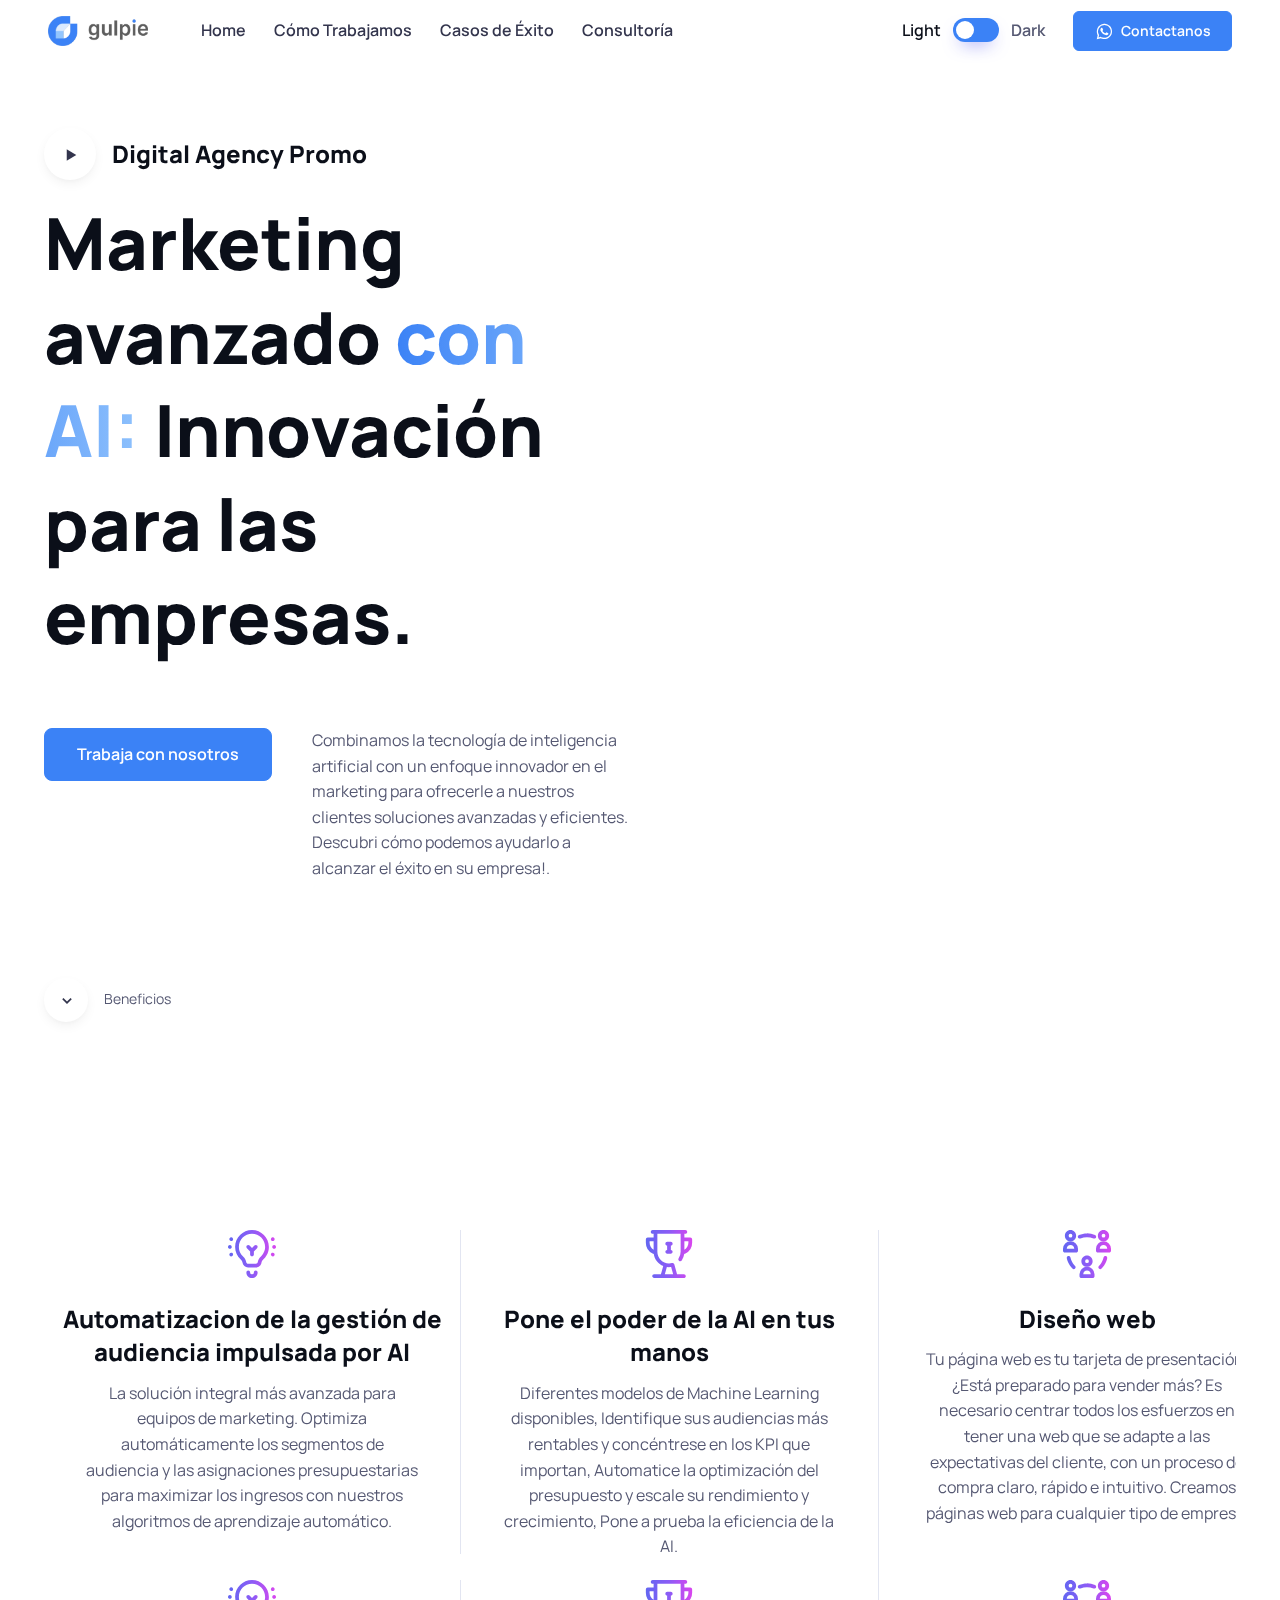
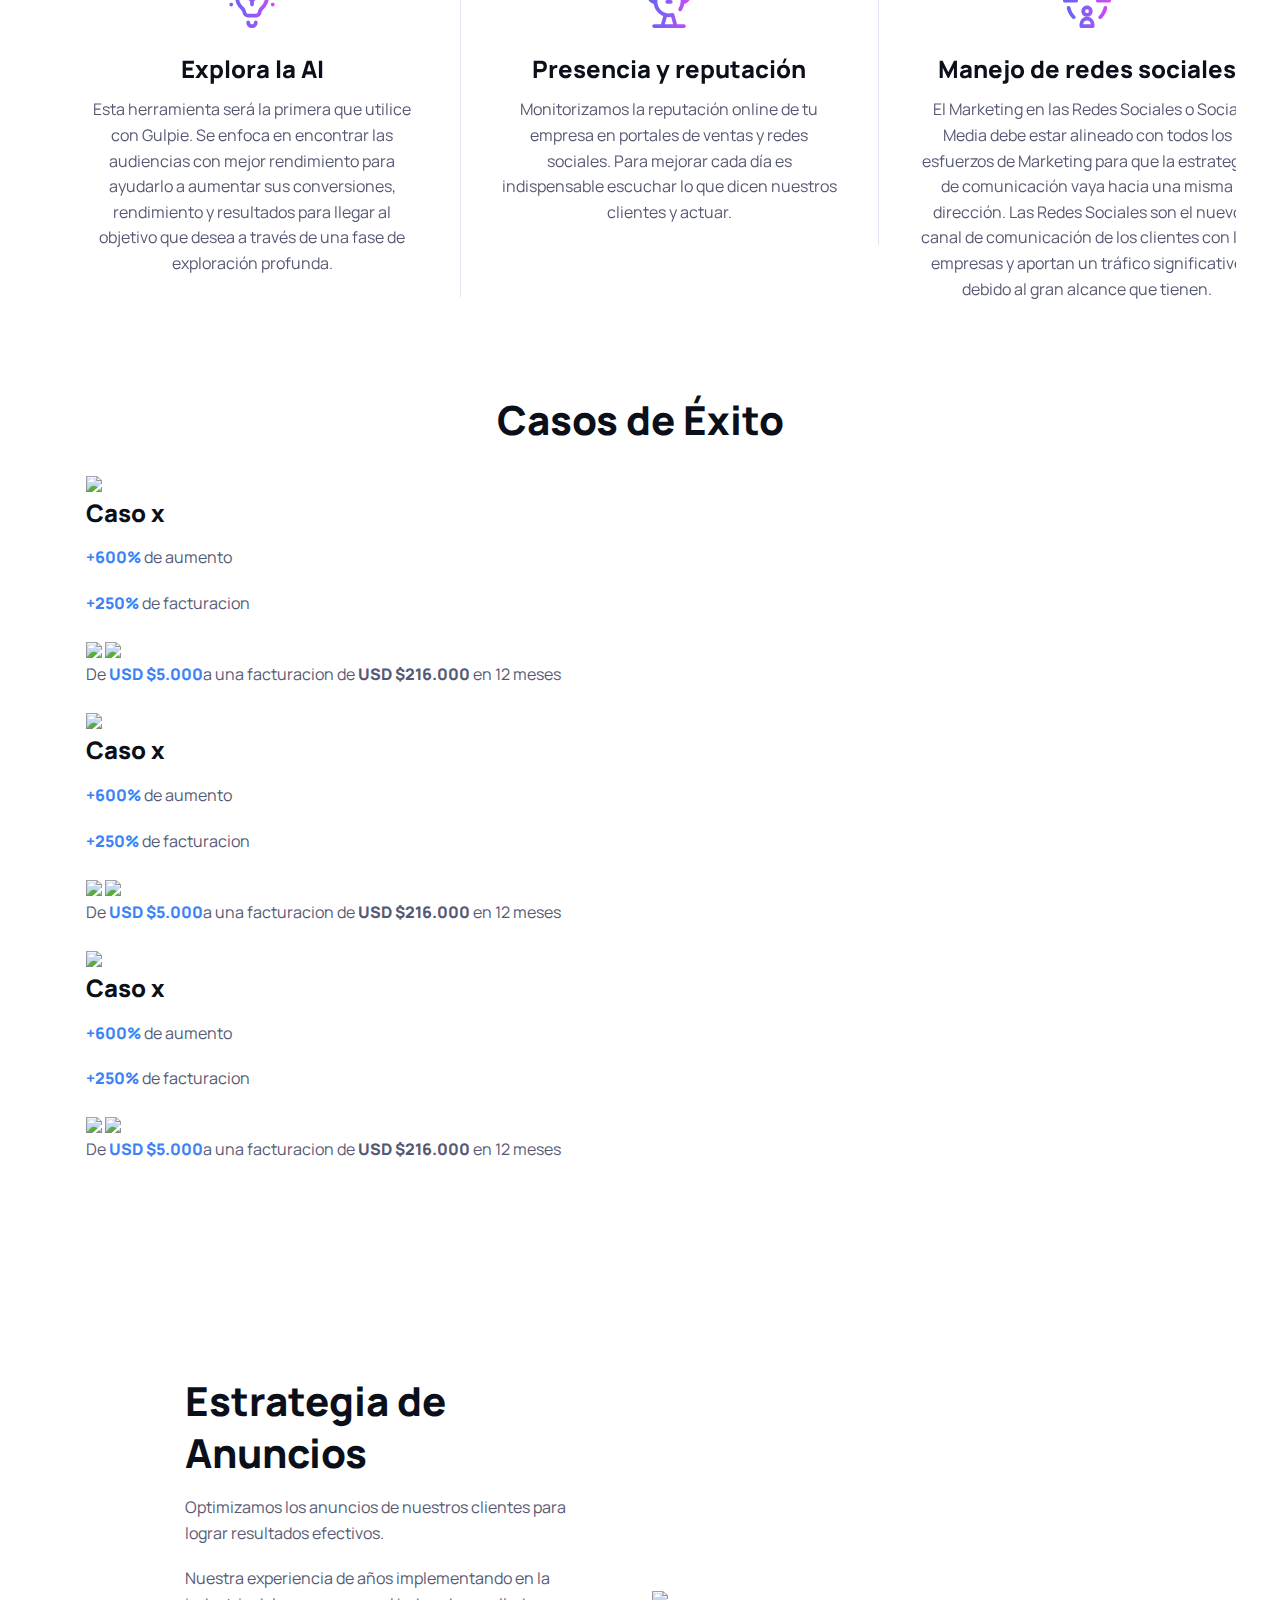
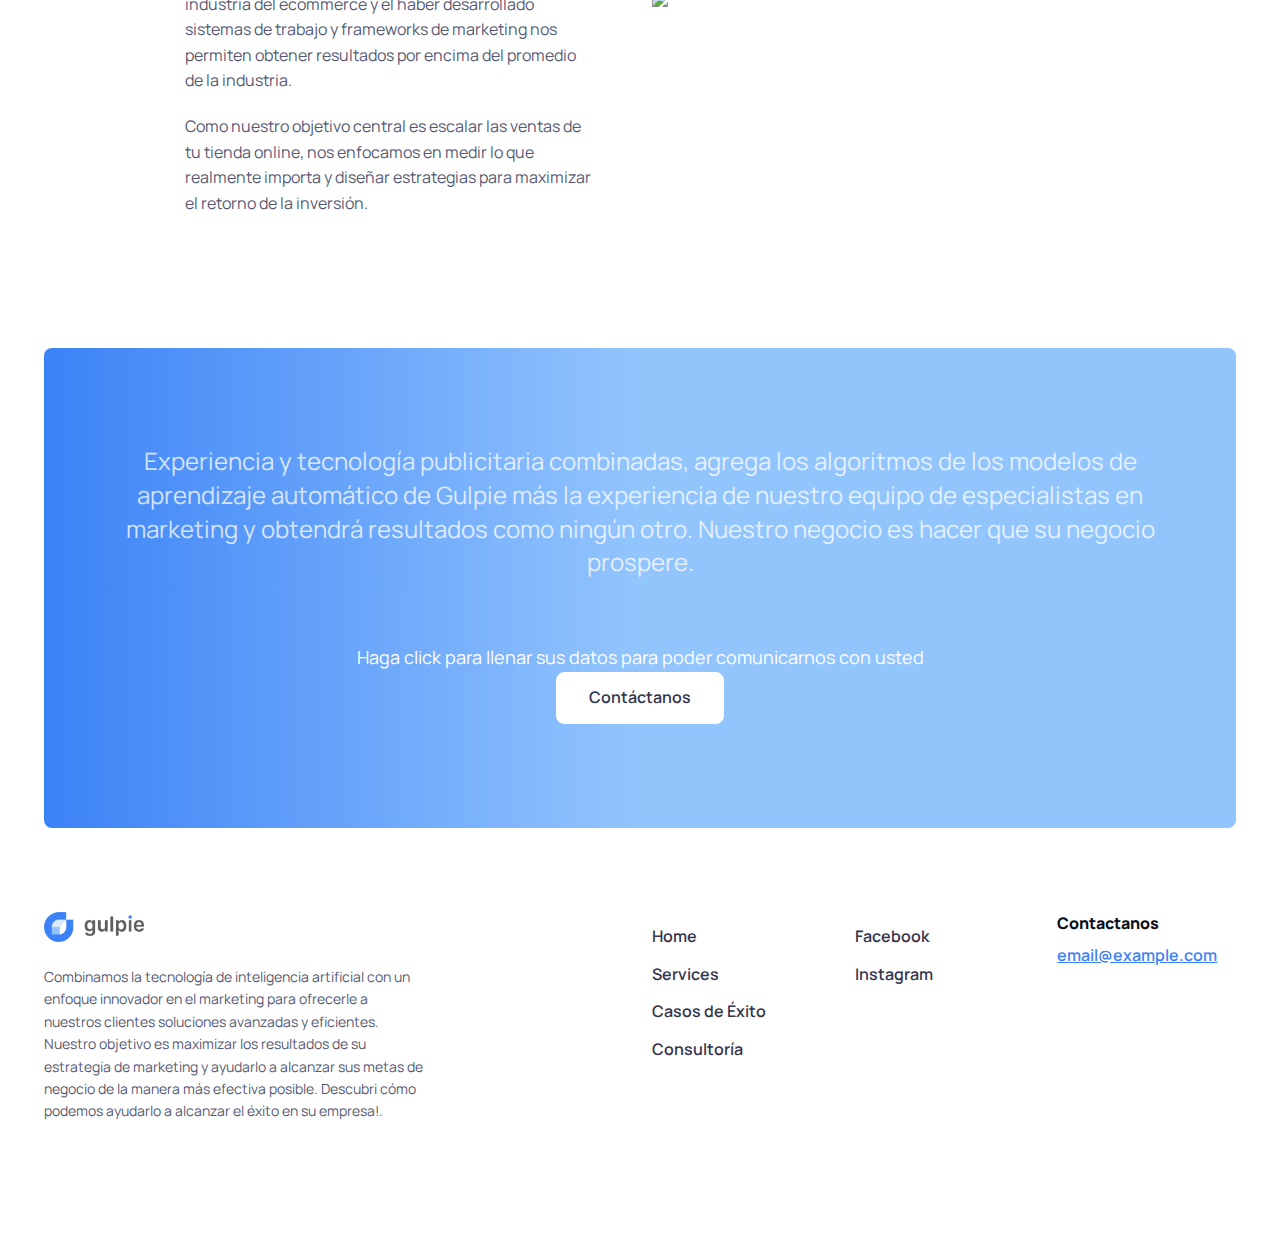
==== commit aa42229a: "Update index.html" ====
--- a/index.html
+++ b/index.html
@@ -170,7 +170,7 @@
           <button type="button" class="navbar-toggler" data-bs-toggle="offcanvas" data-bs-target="#navbarNav" aria-controls="navbarNav" aria-expanded="false" aria-label="Toggle navigation">
             <span class="navbar-toggler-icon"></span>
           </button>
-          <a href="https://themes.getbootstrap.com/product/silicon-business-technology-template-ui-kit/" class="btn btn-primary btn-sm fs-sm rounded d-none d-lg-inline-flex" target="_blank" rel="noopener">
+          <a href="https://calendly.com/gulpiemarketing/reunion-marketing" class="btn btn-primary btn-sm fs-sm rounded d-none d-lg-inline-flex" target="_blank" rel="noopener">
             <i class="bx bxl-whatsapp fs-5 lh-1 me-1"></i>
             &nbsp;Contactanos
           </a>
@@ -208,12 +208,12 @@
                 <a href="#benefits" data-scroll="" data-scroll-offset="100" class="btn btn-video btn-icon rounded-circle shadow-sm flex-shrink-0 stretched-link me-3">
                   <i class="bx bx-chevron-down"></i>
                 </a>
-                <span class="fs-sm">Discover more</span>
+                <span class="fs-sm">Beneficios</span>
               </div>
             </div>
           </div>
         </div>
-      <div id="jarallax-container-0" class="jarallax-container" style="position: absolute; top: 0px; left: 0px; width: 100%; height: 100%; overflow: hidden; z-index: -100; clip-path: polygon(0px 0px, 100% 0px, 100% 100%, 0px 100%);"><div style="background-position: 0% 100%; background-size: cover; background-repeat: no-repeat; background-image: url(&quot;https://silicon.createx.studio/assets/img/landing/digital-agency/hero-bg.svg&quot;); position: fixed; top: 0px; left: 0px; width: 1343px; height: 707.781px; overflow: hidden; pointer-events: none; transform-style: preserve-3d; backface-visibility: hidden; margin-top: -72.8906px; transform: translate3d(0px, 72.8906px, 0px);"></div></div></section>
+      <div id="jarallax-container-0" class="jarallax-container" style="position: absolute; top: 0px; left: 0px; width: 100%; height: 100%; overflow: hidden; z-index: -100; clip-path: polygon(0px 0px, 100% 0px, 100% 100%, 0px 100%);"><div style="background-position: 0% 100%; background-size: cover; background-repeat: no-repeat; background-image: url(&quot;https://silicon.createx.studio/assets/img/landing/digital-agency/hero-bg.svg&quot;); position: fixed; top: 0px; left: 0px; width: 100%; height: 100%; overflow: hidden; pointer-events: none; transform-style: preserve-3d; backface-visibility: hidden; margin-top: -72.8906px; transform: translate3d(0px, 72.8906px, 0px);"></div></div></section>
 
       
       <!-- Benefits (features) -->
@@ -298,258 +298,58 @@
         <span class="swiper-notification" aria-live="assertive" aria-atomic="true"></span></div>
       </section>
 
-
-      <!-- Featured Projects -->
-      <section class="container mb-5 pt-lg-2 pt-xl-4 pb-2 pb-md-3 pb-lg-5">
-        <h2 class="h1 mb-4 text-center">Casos de Éxito</h2>
-        <p class="mb-4 mx-auto pb-3 fs-lg text-center" style="max-width: 636px;">Conoce nuestros casos de éxito con nuestros mejores clientes.</p>
-
-        <!-- Portfolio grid -->
-        <div class="masonry-grid row g-md-4 g-3 mb-4 shuffle" style="position: relative; overflow: hidden; height: 850.969px; transition: height 250ms cubic-bezier(0.4, 0, 0.2, 1) 0s;">
-          <!-- Item -->
-          <div class="masonry-grid-item col-md-4 col-sm-6 col-12 shuffle-item shuffle-item--visible" style="position: absolute; top: 0px; visibility: visible; will-change: transform; left: 0px; opacity: 1; transition-duration: 250ms; transition-timing-function: cubic-bezier(0.4, 0, 0.2, 1); transition-property: transform, opacity;">
-            <a href="https://silicon.createx.studio/portfolio-single-project.html" class="card card-portfolio card-hover bg-transparent border-0">
-              <div class="card-img-overlay d-flex flex-column align-items-center justify-content-center rounded-3">
-                <span class="position-absolute top-0 start-0 w-100 h-100 bg-dark opacity-50 rounded-3"></span>
-                <div class="position-relative zindex-2">
-                  <h3 class="h5 text-light mb-2">Astronaut &amp; Flashing Neon Lights</h3>
-                  <span class="fs-sm text-light opacity-70">3D Render / Graphic Design / Motion Design</span>
-                </div>
-              </div>
-              <div class="card-img">
-                <img src="./Silicon _ Digital Agency Landing_files/07.jpg" class="rounded-3" alt="Image">
-              </div>
-            </a>
-          </div>
-          <!-- Item -->
-          <div class="masonry-grid-item col-md-4 col-sm-6 col-12 shuffle-item shuffle-item--visible" style="position: absolute; top: 0px; visibility: visible; will-change: transform; left: 0px; opacity: 1; transform: translate(425px, 0px) scale(1); transition-duration: 250ms; transition-timing-function: cubic-bezier(0.4, 0, 0.2, 1); transition-property: transform, opacity;">
-            <a href="https://silicon.createx.studio/portfolio-single-project.html" class="card card-portfolio card-hover bg-transparent border-0">
-              <div class="card-img-overlay d-flex flex-column align-items-center justify-content-center rounded-3">
-                <span class="position-absolute top-0 start-0 w-100 h-100 bg-dark opacity-50 rounded-3"></span>
-                <div class="position-relative zindex-2">
-                  <h3 class="h5 text-light mb-2">Plaster Antique Sculpture in a Pop Art Style</h3>
-                  <span class="fs-sm text-light opacity-70">NFT / Graphic Design / Art / 3D</span>
-                </div>
-              </div>
-              <div class="card-img">
-                <img src="./Silicon _ Digital Agency Landing_files/08.jpg" class="rounded-3" alt="Image">
-              </div>
-            </a>
-          </div>
-          <!-- Item -->
-          <div class="masonry-grid-item col-md-4 col-sm-6 col-12 shuffle-item shuffle-item--visible" style="position: absolute; top: 0px; visibility: visible; will-change: transform; left: 0px; opacity: 1; transform: translate(851px, 0px) scale(1); transition-duration: 250ms; transition-timing-function: cubic-bezier(0.4, 0, 0.2, 1); transition-property: transform, opacity;">
-            <a href="https://silicon.createx.studio/portfolio-single-project.html" class="card card-portfolio card-hover bg-transparent border-0">
-              <div class="card-img-overlay d-flex flex-column align-items-center justify-content-center rounded-3">
-                <span class="position-absolute top-0 start-0 w-100 h-100 bg-dark opacity-50 rounded-3"></span>
-                <div class="position-relative zindex-2">
-                  <h3 class="h5 text-light mb-2">Big Blue Whale Shape</h3>
-                  <span class="fs-sm text-light opacity-70">3D Pollygonal Shape / Graphic Design / Art</span>
-                </div>
-              </div>
-              <div class="card-img">
-                <img src="./Silicon _ Digital Agency Landing_files/09.jpg" class="rounded-3" alt="Image">
-              </div>
-            </a>
-          </div>
-          <!-- Item -->
-          <div class="masonry-grid-item col-md-8 col-12 shuffle-item shuffle-item--visible" style="position: absolute; top: 0px; visibility: visible; will-change: transform; left: 0px; opacity: 1; transform: translate(425px, 425px) scale(1); transition-duration: 250ms; transition-timing-function: cubic-bezier(0.4, 0, 0.2, 1); transition-property: transform, opacity;">
-            <a href="https://silicon.createx.studio/portfolio-single-project.html" class="card card-portfolio card-hover bg-transparent border-0">
-              <div class="card-img-overlay d-flex flex-column align-items-center justify-content-center rounded-3">
-                <span class="position-absolute top-0 start-0 w-100 h-100 bg-dark opacity-50 rounded-3"></span>
-                <div class="position-relative zindex-2">
-                  <h3 class="h5 text-light mb-2">3D Shape Illustration</h3>
-                  <span class="fs-sm text-light opacity-70">3D Design / Illustration / Art</span>
-                </div>
-              </div>
-              <div class="card-img">
-                <img src="./Silicon _ Digital Agency Landing_files/10.jpg" class="rounded-3" alt="Image">
-              </div>
-            </a>
-          </div>
-        </div>
-        <div class="pt-md-3 pt-2 text-center">
-          <a href="https://silicon.createx.studio/portfolio-grid.html" class="btn btn-lg btn-primary w-sm-auto w-100">Explore all</a>
-        </div>
-
-      <!-- Testimonials slider -->
-      <section class="container mb-5 pt-2 pb-3 py-md-4 py-lg-5">
-        <h2 class="h1 pb-2 pb-lg-0 mb-4 mb-lg-5 text-center">Que dicen de nosotros</h2>
-        <div class="row">
-          <div class="col-md-8">
-            <div class="card border-0 shadow-sm p-4 p-xxl-5 mb-4 me-xxl-4">
-
-              <!-- Quotation mark -->
-              <div class="pb-4 mb-2">
-                <span class="btn btn-icon btn-primary btn-lg shadow-primary pe-none">
-                  <i class="bx bxs-quote-left"></i>
-                </span>
-              </div>
-
-              <!-- Slider -->
-              <div class="swiper mx-0 mb-md-n2 mb-xxl-n3 swiper-initialized swiper-horizontal swiper-pointer-events swiper-backface-hidden" data-swiper-options="{
-                &quot;spaceBetween&quot;: 24,
-                &quot;pager&quot;: true,
-                &quot;loop&quot;: true,
-                &quot;tabs&quot;: true,
-                &quot;navigation&quot;: {
-                  &quot;prevEl&quot;: &quot;.page-prev&quot;,
-                  &quot;nextEl&quot;: &quot;.page-next&quot;
-                }
-              }">
-                <div class="swiper-wrapper" id="swiper-wrapper-4e0c18b24f5d10c60" aria-live="polite" style="transition-duration: 0ms; transform: translate3d(-803px, 0px, 0px);"><div class="swiper-slide h-auto swiper-slide-duplicate swiper-slide-prev" data-swiper-tab="#author-3" data-swiper-slide-index="2" role="group" aria-label="3 / 3" style="width: 779px; margin-right: 24px;">
-                    <figure class="card h-100 position-relative border-0 bg-transparent">
-                      <blockquote class="card-body p-0 mb-0">
-                        <p class="fs-lg mb-0">Ac at sed sit senectus massa. Massa ante amet ultrices magna porta tempor. Aliquet diam in et magna ultricies mi at. Lectus enim, vel enim egestas nam pellentesque et leo. Elit mi faucibus laoreet aliquam pellentesque sed aliquet integer massa. Orci leo tortor ornare id mattis auctor aliquam volutpat aliquet. Odio lectus viverra eu blandit nunc malesuada vitae eleifend pulvinar. In ac fermentum sit in orci.</p>
-                      </blockquote>
-                      <figcaption class="card-footer border-0 d-sm-flex d-md-none w-100 pb-2">
-                        <div class="d-flex align-items-center border-end-sm pe-sm-4 me-sm-2">
-                          <img src="./Silicon _ Digital Agency Landing_files/05.jpg" width="48" class="rounded-circle" alt="Darrell Steward">
-                          <div class="ps-3">
-                            <h5 class="fw-semibold lh-base mb-0">Darrell Steward</h5>
-                            <span class="fs-sm text-muted">Project Manager</span>
-                          </div>
-                        </div>
-                        <img src="./Silicon _ Digital Agency Landing_files/04.svg" width="160" class="d-block mt-2 ms-5 mt-sm-0 ms-sm-0" alt="Company logo">
-                      </figcaption>
-                    </figure>
-                  </div>
-
-                  <!-- Item -->
-                  <div class="swiper-slide h-auto swiper-slide-active" data-swiper-tab="#author-1" data-swiper-slide-index="0" role="group" aria-label="1 / 3" style="width: 779px; margin-right: 24px;">
-                    <figure class="card h-100 position-relative border-0 bg-transparent">
-                      <blockquote class="card-body p-0 mb-0">
-                        <p class="fs-lg mb-0">Dolor, a eget elementum, integer nulla volutpat, nunc, sit. Quam iaculis varius mauris magna sem. Egestas sed sed suscipit dolor faucibus dui imperdiet at eget. Tincidunt imperdiet quis hendrerit aliquam feugiat neque cras sed. Dictum quam integer volutpat tellus, faucibus platea. Pulvinar turpis proin faucibus at mauris. Sagittis gravida vitae porta enim, nulla arcu fermentum massa. Tortor ullamcorper lacus. Pellentesque lectus adipiscing aenean volutpat tortor habitant.</p>
-                      </blockquote>
-                      <figcaption class="card-footer border-0 d-sm-flex d-md-none w-100 pb-2">
-                        <div class="d-flex align-items-center border-end-sm pe-sm-4 me-sm-2">
-                          <img src="./Silicon _ Digital Agency Landing_files/01.jpg" width="48" class="rounded-circle" alt="Ralph Edwards">
-                          <div class="ps-3">
-                            <h5 class="fw-semibold lh-base mb-0">Ralph Edwards</h5>
-                            <span class="fs-sm text-muted">Head of Marketing</span>
-                          </div>
-                        </div>
-                        <img src="./Silicon _ Digital Agency Landing_files/01.svg" width="160" class="d-block mt-2 ms-5 mt-sm-0 ms-sm-0" alt="Company logo">
-                      </figcaption>
-                    </figure>
-                  </div>
-
-                  <!-- Item -->
-                  <div class="swiper-slide h-auto swiper-slide-next" data-swiper-tab="#author-2" data-swiper-slide-index="1" role="group" aria-label="2 / 3" style="width: 779px; margin-right: 24px;">
-                    <figure class="card h-100 position-relative border-0 bg-transparent">
-                      <blockquote class="card-body p-0 mb-0">
-                        <p class="fs-lg mb-0">Mi semper risus ultricies orci pulvinar in at enim orci. Quis facilisis nunc pellentesque in ullamcorper sit. Lorem blandit arcu sapien, senectus libero, amet dapibus cursus quam. Eget pellentesque eu purus volutpat adipiscing malesuada. Purus nisi, tortor vel lacus. Donec diam molestie ultrices vitae eget pulvinar fames. Velit lacus mi purus velit justo, amet. Nascetur lobortis diam, duis orci.</p>
-                      </blockquote>
-                      <figcaption class="card-footer border-0 d-sm-flex d-md-none w-100 pb-2">
-                        <div class="d-flex align-items-center border-end-sm pe-sm-4 me-sm-2">
-                          <img src="./Silicon _ Digital Agency Landing_files/06.jpg" width="48" class="rounded-circle" alt="Annette Black">
-                          <div class="ps-3">
-                            <h5 class="fw-semibold lh-base mb-0">Annette Black</h5>
-                            <span class="fs-sm text-muted">Strategic Advisor</span>
-                          </div>
-                        </div>
-                        <img src="./Silicon _ Digital Agency Landing_files/02.svg" width="160" class="d-block mt-2 ms-5 mt-sm-0 ms-sm-0" alt="Company logo">
-                      </figcaption>
-                    </figure>
-                  </div>
-
-                  <!-- Item -->
-                  <div class="swiper-slide h-auto swiper-slide-duplicate-prev" data-swiper-tab="#author-3" data-swiper-slide-index="2" role="group" aria-label="3 / 3" style="width: 779px; margin-right: 24px;">
-                    <figure class="card h-100 position-relative border-0 bg-transparent">
-                      <blockquote class="card-body p-0 mb-0">
-                        <p class="fs-lg mb-0">Ac at sed sit senectus massa. Massa ante amet ultrices magna porta tempor. Aliquet diam in et magna ultricies mi at. Lectus enim, vel enim egestas nam pellentesque et leo. Elit mi faucibus laoreet aliquam pellentesque sed aliquet integer massa. Orci leo tortor ornare id mattis auctor aliquam volutpat aliquet. Odio lectus viverra eu blandit nunc malesuada vitae eleifend pulvinar. In ac fermentum sit in orci.</p>
-                      </blockquote>
-                      <figcaption class="card-footer border-0 d-sm-flex d-md-none w-100 pb-2">
-                        <div class="d-flex align-items-center border-end-sm pe-sm-4 me-sm-2">
-                          <img src="./Silicon _ Digital Agency Landing_files/05.jpg" width="48" class="rounded-circle" alt="Darrell Steward">
-                          <div class="ps-3">
-                            <h5 class="fw-semibold lh-base mb-0">Darrell Steward</h5>
-                            <span class="fs-sm text-muted">Project Manager</span>
-                          </div>
-                        </div>
-                        <img src="./Silicon _ Digital Agency Landing_files/04.svg" width="160" class="d-block mt-2 ms-5 mt-sm-0 ms-sm-0" alt="Company logo">
-                      </figcaption>
-                    </figure>
-                  </div>
-                <div class="swiper-slide h-auto swiper-slide-duplicate swiper-slide-duplicate-active" data-swiper-tab="#author-1" data-swiper-slide-index="0" role="group" aria-label="1 / 3" style="width: 779px; margin-right: 24px;">
-                    <figure class="card h-100 position-relative border-0 bg-transparent">
-                      <blockquote class="card-body p-0 mb-0">
-                        <p class="fs-lg mb-0">Dolor, a eget elementum, integer nulla volutpat, nunc, sit. Quam iaculis varius mauris magna sem. Egestas sed sed suscipit dolor faucibus dui imperdiet at eget. Tincidunt imperdiet quis hendrerit aliquam feugiat neque cras sed. Dictum quam integer volutpat tellus, faucibus platea. Pulvinar turpis proin faucibus at mauris. Sagittis gravida vitae porta enim, nulla arcu fermentum massa. Tortor ullamcorper lacus. Pellentesque lectus adipiscing aenean volutpat tortor habitant.</p>
-                      </blockquote>
-                      <figcaption class="card-footer border-0 d-sm-flex d-md-none w-100 pb-2">
-                        <div class="d-flex align-items-center border-end-sm pe-sm-4 me-sm-2">
-                          <img src="./Silicon _ Digital Agency Landing_files/01.jpg" width="48" class="rounded-circle" alt="Ralph Edwards">
-                          <div class="ps-3">
-                            <h5 class="fw-semibold lh-base mb-0">Ralph Edwards</h5>
-                            <span class="fs-sm text-muted">Head of Marketing</span>
-                          </div>
-                        </div>
-                        <img src="./Silicon _ Digital Agency Landing_files/01.svg" width="160" class="d-block mt-2 ms-5 mt-sm-0 ms-sm-0" alt="Company logo">
-                      </figcaption>
-                    </figure>
-                  </div></div>
-              <span class="swiper-notification" aria-live="assertive" aria-atomic="true"></span></div>
-            </div>
-
-            <!-- Pagination (Pager) -->
-            <nav class="pagination d-flex justify-content-center justify-content-md-start">
-              <div class="page-item me-2">
-                <a class="page-link page-prev btn-icon btn-sm" href="https://silicon.createx.studio/landing-digital-agency.html#" tabindex="0" role="button" aria-label="Previous slide" aria-controls="swiper-wrapper-4e0c18b24f5d10c60">
-                  <i class="bx bx-chevron-left"></i>
-                </a>
-              </div>
-              <ul class="list-unstyled d-flex justify-content-center w-auto mb-0 swiper-pagination-clickable swiper-pagination-bullets swiper-pagination-horizontal"><li class="page-item active" tabindex="0" aria-current="true"><a href="https://silicon.createx.studio/landing-digital-agency.html#" class="page-link btn-icon btn-sm">1</a></li><li class="page-item" tabindex="0"><a href="https://silicon.createx.studio/landing-digital-agency.html#" class="page-link btn-icon btn-sm">2</a></li><li class="page-item" tabindex="0"><a href="https://silicon.createx.studio/landing-digital-agency.html#" class="page-link btn-icon btn-sm">3</a></li></ul>
-              <div class="page-item ms-2">
-                <a class="page-link page-next btn-icon btn-sm" href="https://silicon.createx.studio/landing-digital-agency.html#" tabindex="0" role="button" aria-label="Next slide" aria-controls="swiper-wrapper-4e0c18b24f5d10c60">
-                  <i class="bx bx-chevron-right"></i>
-                </a>
-              </div>
-            </nav>
-          </div>
-          <div class="col-md-4 d-none d-md-block">
-
-            <!-- Swiper tabs (Author images) -->
-            <div class="swiper-tabs">
-
-              <!-- Author image 1 -->
-              <div id="author-1" class="card bg-transparent border-0 swiper-tab active">
-                <div class="card-body p-0 rounded-3 bg-size-cover bg-repeat-0 bg-position-top-center" style="background-image: url(assets/img/testimonials/01.jpg);"></div>
-                <div class="card-footer d-flex w-100 border-0 pb-0">
-                  <img src="./Silicon _ Digital Agency Landing_files/01.svg" width="160" class="d-none d-xl-block" alt="Company logo">
-                  <div class="border-start-xl ps-xl-4 ms-xl-2">
-                    <h5 class="fw-semibold lh-base mb-0">Ralph Edwards</h5>
-                    <span class="fs-sm text-muted">Head of Marketing <span class="d-xl-none d-inline">at Lorem Ltd.</span></span>
-                  </div>
-                </div>
-              </div>
-
-              <!-- Author image 2 -->
-              <div id="author-2" class="card bg-transparent border-0 swiper-tab">
-                <div class="card-body p-0 rounded-3 bg-size-cover bg-repeat-0 bg-position-top-center" style="background-image: url(assets/img/testimonials/02.jpg);"></div>
-                <div class="card-footer d-flex w-100 border-0 pb-0">
-                  <img src="./Silicon _ Digital Agency Landing_files/02.svg" width="160" class="d-none d-xl-block" alt="Company logo">
-                  <div class="border-start-xl ps-xl-4 ms-xl-2">
-                    <h5 class="fw-semibold lh-base mb-0">Annette Black</h5>
-                    <span class="fs-sm text-muted">Strategic Advisor <span class="d-xl-none d-inline">at Company LLC</span></span>
-                  </div>
-                </div>
-              </div>
-
-              <!-- Author image 3 -->
-              <div id="author-3" class="card bg-transparent border-0 swiper-tab">
-                <div class="card-body p-0 rounded-3 bg-size-cover bg-repeat-0 bg-position-top-center" style="background-image: url(assets/img/testimonials/03.jpg);"></div>
-                <div class="card-footer d-flex w-100 border-0 pb-0">
-                  <img src="./Silicon _ Digital Agency Landing_files/04.svg" width="160" class="d-none d-xl-block" alt="Company logo">
-                  <div class="border-start-xl ps-xl-4 ms-xl-2">
-                    <h5 class="fw-semibold lh-base mb-0">Darrell Steward</h5>
-                    <span class="fs-sm text-muted">Project Manager <span class="d-xl-none d-inline">at Ipsum Ltd.</span></span>
-                  </div>
-                </div>
-              </div>
-            </div>
-          </div>
-        </div>
-      </section>
-        <!-- Contact CTA -->
+        <section class="container mb-5 pt-lg-2 pt-xl-4 pb-2 pb-md-3 pb-lg-5">
+          <h2 class="h1 mb-4 text-center">Casos de Éxito</h2>
+          <div class="container ce">
+            <article class="ceExt">
+              <article class="ceInt">
+                <img class="imgIcon" src="https://www.everestmedia.co/wp-content/uploads/2022/12/landing-everest-2022-04.png">
+                <h4>Caso x</h4>
+                <p><strong style="color:#3B82F6">+600%</strong> de aumento</p>
+                <p><strong style="color:#3B82F6">+250%</strong> de facturacion</p>
+                <img src="https://www.everestmedia.co/wp-content/uploads/2022/12/landing-everest-2022-05.png">
+                <img class="imgIcon" src="https://www.everestmedia.co/wp-content/uploads/2022/12/landing-everest-2022-03.png">
+                <p>De <strong style="color:#3B82F6">USD $5.000</strong>a una facturacion de <strong color="blue">USD $216.000</strong> en 12 meses</p>
+              </article>
+            </article>
+            <article class="ceExt">
+              <article class="ceInt">
+                <img class="imgIcon" src="https://www.everestmedia.co/wp-content/uploads/2022/12/landing-everest-2022-04.png">
+                <h4>Caso x</h4>
+                <p><strong style="color:#3B82F6">+600%</strong> de aumento</p>
+                <p><strong style="color:#3B82F6">+250%</strong> de facturacion</p>
+                <img src="https://www.everestmedia.co/wp-content/uploads/2022/12/landing-everest-2022-05.png">
+                <img class="imgIcon" src="https://www.everestmedia.co/wp-content/uploads/2022/12/landing-everest-2022-03.png">
+                <p>De <strong style="color:#3B82F6">USD $5.000</strong>a una facturacion de <strong color="blue">USD $216.000</strong> en 12 meses</p>
+              </article>
+            </article>
+            <article class="ceExt">
+              <article class="ceInt">
+                <img class="imgIcon" src="https://www.everestmedia.co/wp-content/uploads/2022/12/landing-everest-2022-04.png">
+                <h4>Caso x</h4>
+                <p><strong style="color:#3B82F6">+600%</strong> de aumento</p>
+                <p><strong style="color:#3B82F6">+250%</strong> de facturacion</p>
+                <img src="https://www.everestmedia.co/wp-content/uploads/2022/12/landing-everest-2022-05.png">
+                <img class="imgIcon" src="https://www.everestmedia.co/wp-content/uploads/2022/12/landing-everest-2022-03.png">
+                <p>De <strong style="color:#3B82F6">USD $5.000</strong>a una facturacion de <strong color="blue">USD $216.000</strong> en 12 meses</p>
+              </article>
+            </article>
+          </div>
+        </section>
+        <section class="row p-5 d-flex justify-content-center align-items-center">
+          <div class="col-lg-5 text-left p-5">
+            <h2 class="h1">Estrategia de Anuncios</h2>
+            <p class="w-70">Optimizamos los anuncios de nuestros clientes para lograr resultados efectivos.</p> 
+            <p class="w-70">Nuestra experiencia de años implementando en la industria del ecommerce y el haber desarrollado sistemas de trabajo y frameworks de marketing nos permiten obtener resultados por encima del promedio de la industria.</p> 
+            <p class="w-70">Como nuestro objetivo central es escalar las ventas de tu tienda online, nos enfocamos en medir lo que realmente importa y diseñar estrategias para maximizar el retorno de la inversión.</p>
+          </div>
+          <div class="col-lg-5 text-left">
+            <figure>
+              <img src="https://www.everestmedia.co/wp-content/uploads/2022/12/landing-everest-2022-12-1.png">
+            </figure>
+            </div>
+        </section>
+
         <section class="container pt-3 pb-4 pb-md-5" style="margin-top: -156px; margin-bottom: 120px; transform: translateY(156px);">
           <div class="card border-0 bg-gradient-primary">
             <div class="card-body p-md-5 p-4 bg-size-cover" style="background-image: url(assets/img/landing/digital-agency/contact-bg.png);">
@@ -557,7 +357,7 @@
                 <h3 class="h4 fw-normal text-light opacity-75">Experiencia y tecnología publicitaria combinadas, agrega los algoritmos de los modelos de aprendizaje automático de Gulpie más la experiencia de nuestro equipo de especialistas en marketing y obtendrá resultados como ningún otro. Nuestro negocio es hacer que su negocio prospere.</h3>
                 <div class="pt-md-5 pt-4 pb-md-2">
                   <p class="fs-lg mb-0 text-light">Haga click para llenar sus datos para poder comunicarnos con usted</p>
-                  <a href="https://silicon.createx.studio/contacts-v1.html" class="btn btn-lg btn-light">Contáctanos</a>
+                  <a href="https://calendly.com/gulpiemarketing/reunion-marketing" class="btn btn-lg btn-light">Contáctanos</a>
                 </div>
               </div>
             </div>
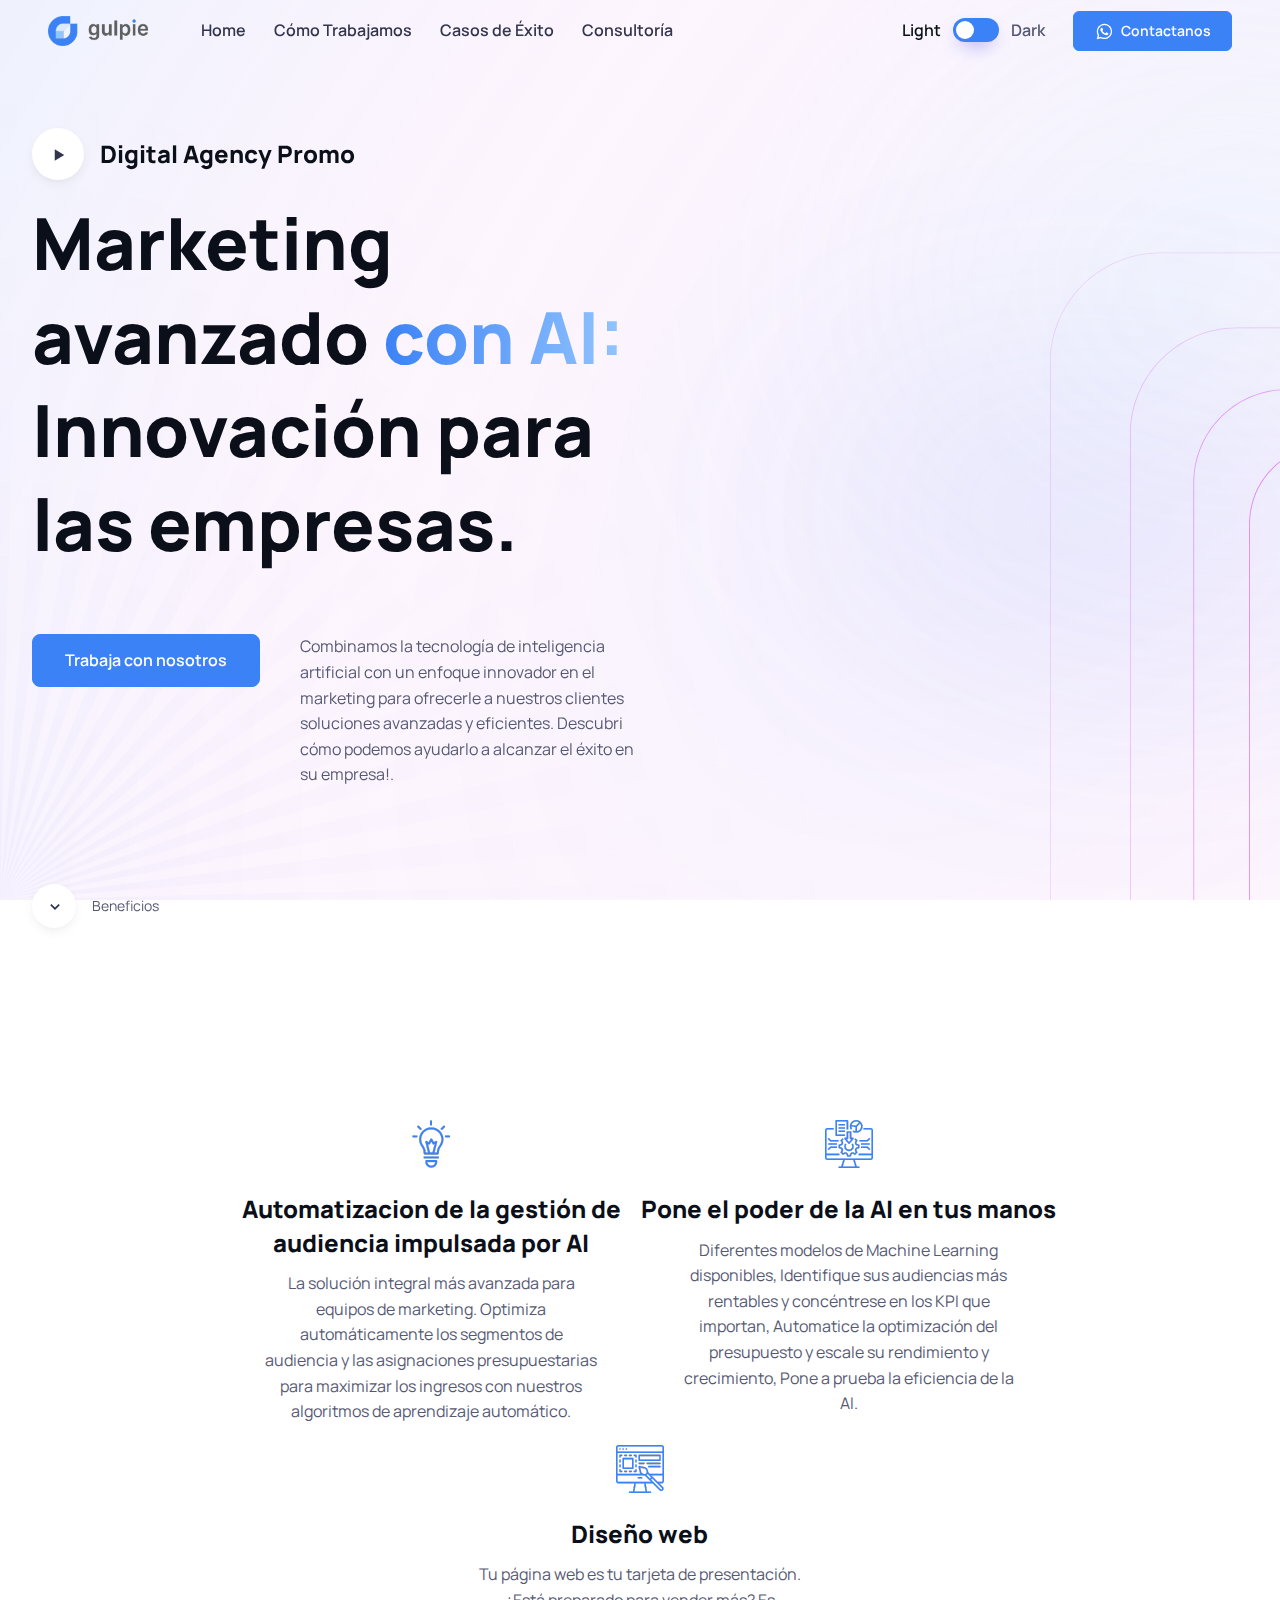
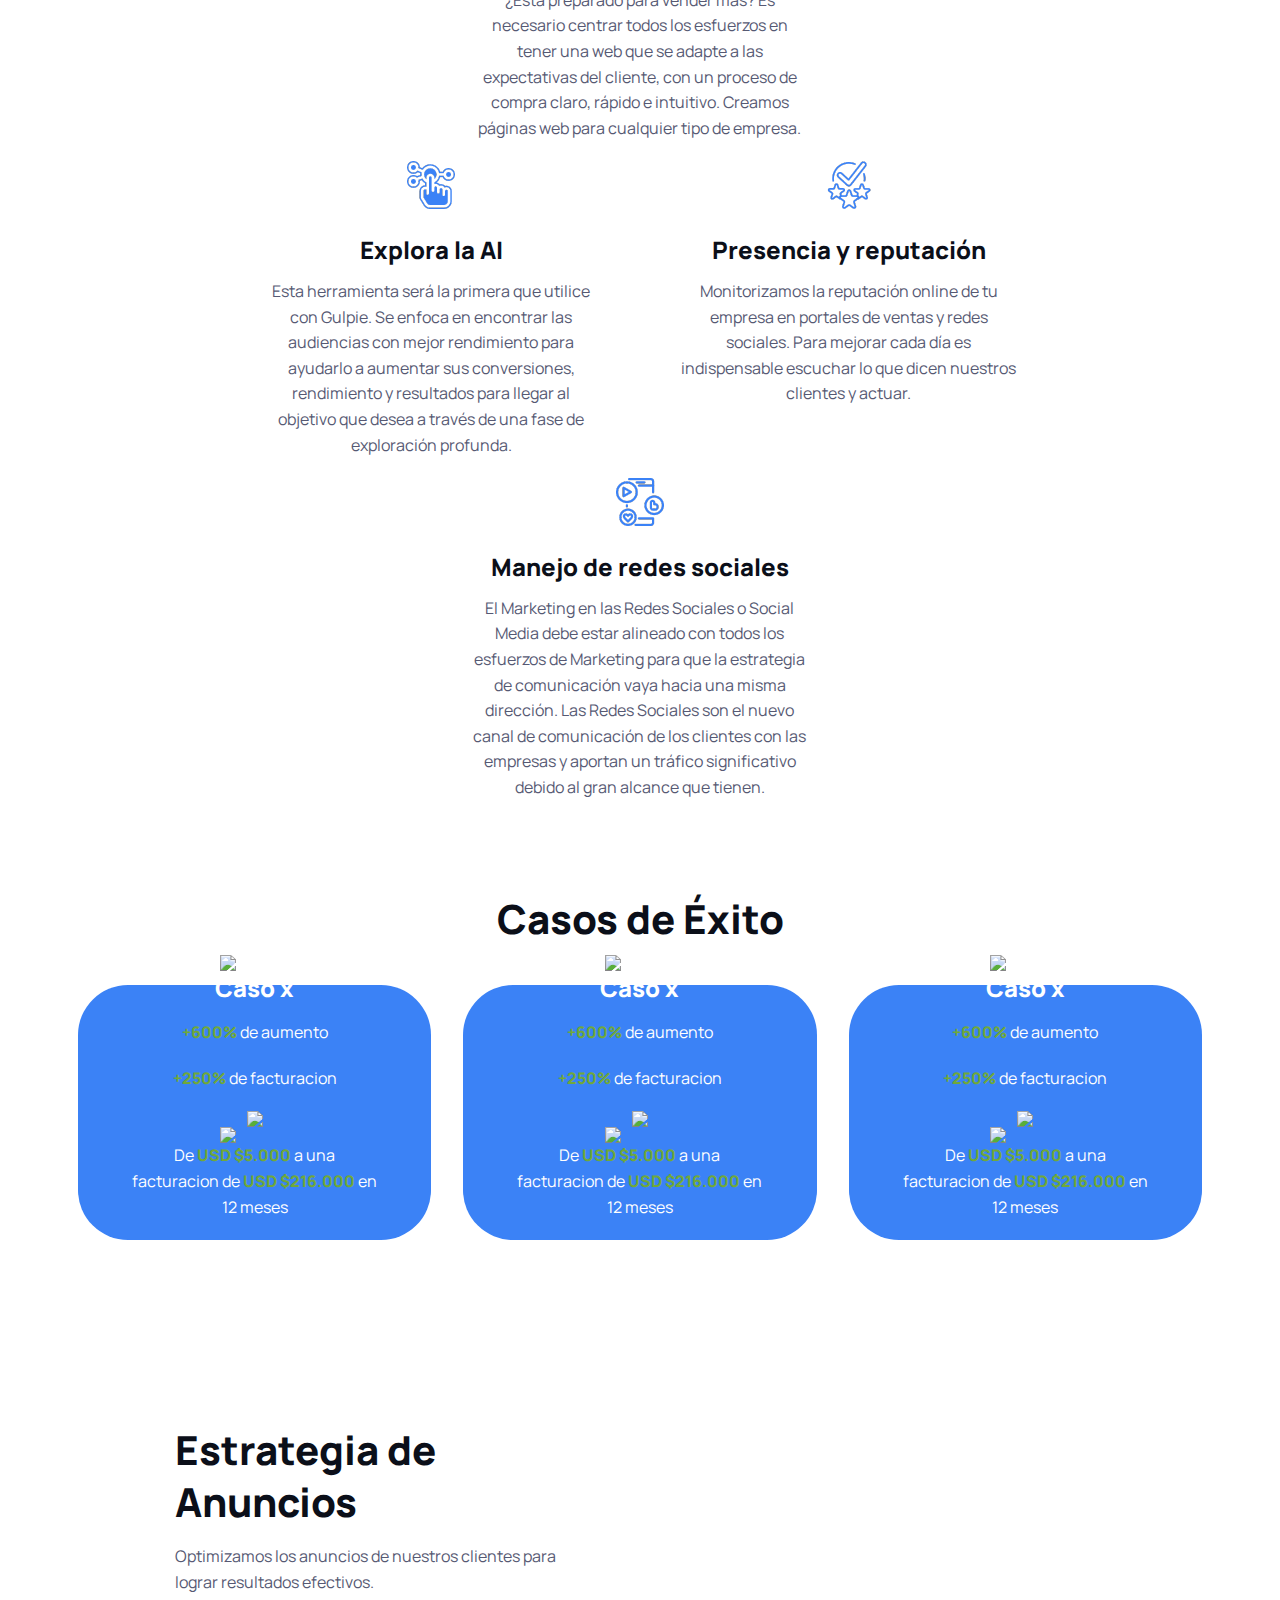
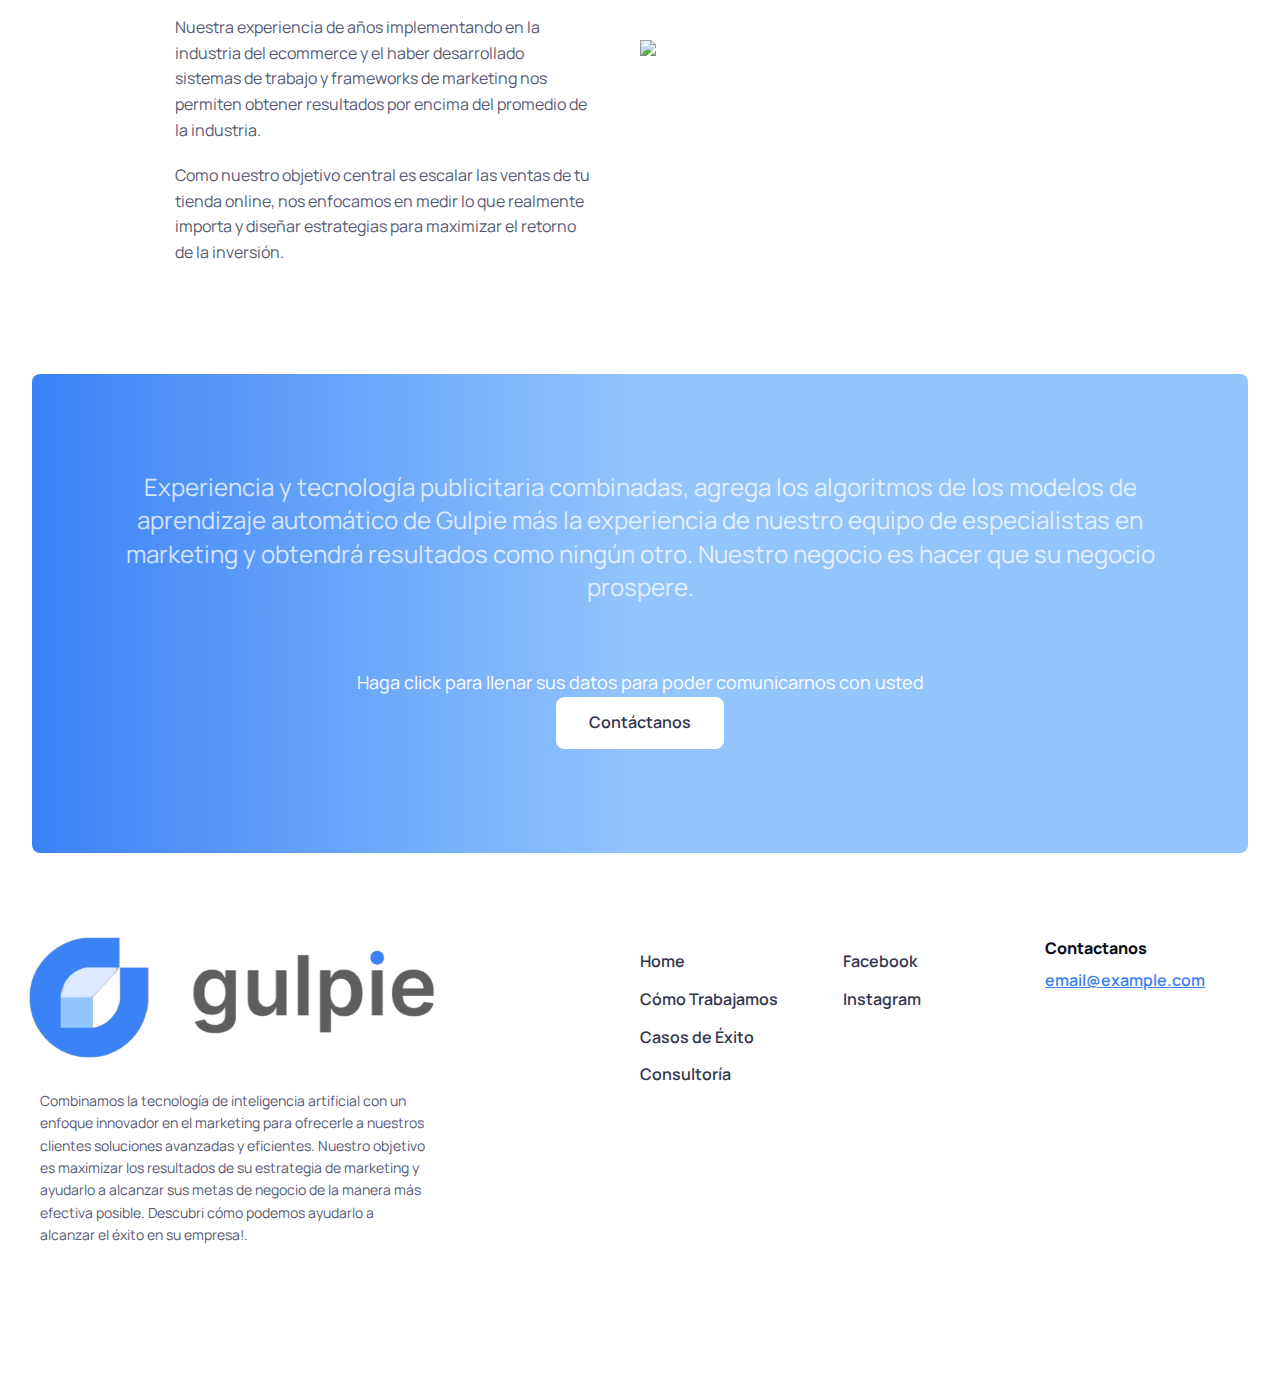
==== commit 8e581a40: "Add files via upload" ====
--- a/index.html
+++ b/index.html
@@ -1,6 +1,7 @@
 <!DOCTYPE html>
 <html lang="es">
-  <head><meta http-equiv="Content-Type" content="text/html; charset=UTF-8">
+  <head>
+    <meta http-equiv="Content-Type" content="text/html; charset=UTF-8">
     <title>Gulpie | Digital Agency Landing</title>
     <meta name="viewport" content="width=device-width, initial-scale=1.0">
     <!-- SEO Meta Tags -->
@@ -9,97 +10,16 @@
     <meta name="author" content="Createx Studio">
  
     <!-- Favicon and Touch Icons -->
-    <link rel="icon" type="image/png" sizes="32x32" href="./Silicon _ Digital Agency Landing_files/favicon.png">
+    <link rel="icon" type="image/png" sizes="32x32" href="img/favicon.png">
 
     <!-- Vendor Styles -->
-    <link rel="stylesheet" media="screen" href="./Silicon _ Digital Agency Landing_files/boxicons.min.css">
-    <link rel="stylesheet" media="screen" href="./Silicon _ Digital Agency Landing_files/swiper-bundle.min.css">
-    <link rel="stylesheet" media="screen" href="./Silicon _ Digital Agency Landing_files/lightgallery-bundle.min.css">
+    <link rel="stylesheet" media="screen" href="./files/boxicons.min.css">
 
     <!-- Main Theme Styles + Bootstrap -->
-    <link rel="stylesheet" media="screen" href="./Silicon _ Digital Agency Landing_files/theme.min.css">
-
-    <!-- Page loading styles -->
-    <style>
-      .page-loading {
-        position: fixed;
-        top: 0;
-        right: 0;
-        bottom: 0;
-        left: 0;
-        width: 100%;
-        height: 100%;
-        -webkit-transition: all .4s .2s ease-in-out;
-        transition: all .4s .2s ease-in-out;
-        background-color: #fff;
-        opacity: 0;
-        visibility: hidden;
-        z-index: 9999;
-      }
-      .dark-mode .page-loading {
-        background-color: #0b0f19;
-      }
-      .page-loading.active {
-        opacity: 1;
-        visibility: visible;
-      }
-      .page-loading-inner {
-        position: absolute;
-        top: 50%;
-        left: 0;
-        width: 100%;
-        text-align: center;
-        -webkit-transform: translateY(-50%);
-        transform: translateY(-50%);
-        -webkit-transition: opacity .2s ease-in-out;
-        transition: opacity .2s ease-in-out;
-        opacity: 0;
-      }
-      .page-loading.active > .page-loading-inner {
-        opacity: 1;
-      }
-      .page-loading-inner > span {
-        display: block;
-        font-size: 1rem;
-        font-weight: normal;
-        color: #9397ad;
-      }
-      .dark-mode .page-loading-inner > span {
-        color: #fff;
-        opacity: .6;
-      }
-      .page-spinner {
-        display: inline-block;
-        width: 2.75rem;
-        height: 2.75rem;
-        margin-bottom: .75rem;
-        vertical-align: text-bottom;
-        border: .15em solid #b4b7c9;
-        border-right-color: transparent;
-        border-radius: 50%;
-        -webkit-animation: spinner .75s linear infinite;
-        animation: spinner .75s linear infinite;
-      }
-      .dark-mode .page-spinner {
-        border-color: rgba(255,255,255,.4);
-        border-right-color: transparent;
-      }
-      @-webkit-keyframes spinner {
-        100% {
-          -webkit-transform: rotate(360deg);
-          transform: rotate(360deg);
-        }
-      }
-      @keyframes spinner {
-        100% {
-          -webkit-transform: rotate(360deg);
-          transform: rotate(360deg);
-        }
-      }
-    </style>
+    <link rel="stylesheet" media="screen" href="./files/theme.min.css">
 
     <!-- Theme mode -->
-    <script type="text/javascript" async="" src="./Silicon _ Digital Agency Landing_files/js"></script><script type="text/javascript" async="" src="./Silicon _ Digital Agency Landing_files/analytics.js.descarga"></script><script async="" src="./Silicon _ Digital Agency Landing_files/gtm.js.descarga"></script><script>
+    <script type="text/javascript" async="" src="./files/js"></script><script type="text/javascript" async="" src="./files/analytics.js.descarga"></script><script async="" src="./files/gtm.js.descarga"></script><script>
       let mode = window.localStorage.getItem('mode'),
           root = document.getElementsByTagName('html')[0];
       if (mode !== null && mode === 'dark') {
@@ -108,19 +28,6 @@
         root.classList.remove('dark-mode');
       }
     </script>
-
-    <!-- Page loading scripts -->
-    <script>
-      (function () {
-        window.onload = function () {
-          const preloader = document.querySelector('.page-loading');
-          preloader.classList.remove('active');
-          setTimeout(function () {
-            preloader.remove();
-          }, 1000);
-        };
-      })();
-    </script>
   </head>
 
   <body>
@@ -131,36 +38,30 @@
       <!-- Remove "navbar-sticky" class to make navigation bar scrollable with the page -->
       <header class="header navbar navbar-expand-lg position-absolute navbar-sticky">
         <div class="container px-3">
-          <a href="https://silicon.createx.studio/index.html" class="navbar-brand pe-3">
-            <img src="./Silicon _ Digital Agency Landing_files/logo.png" width="100" alt="Silicon">
+          <a href="#" class="navbar-brand pe-3">
+            <img src="img/logo.png" width="100" alt="Gulpie">
           </a>
           <div id="navbarNav" class="offcanvas offcanvas-end">
             <div class="offcanvas-header border-bottom">
               <h5 class="offcanvas-title">Menu</h5>
-              <button type="button" class="btn-close" data-bs-dismiss="offcanvas" aria-label="Close">khe</button>
+              <button type="button" class="btn-close" data-bs-dismiss="offcanvas" aria-label="Close"></button>
             </div>
             <div class="offcanvas-body">
               <ul class="navbar-nav me-auto mb-2 mb-lg-0">
                 <li class="nav-item">
-                  <a href="https://silicon.createx.studio/landing-digital-agency.html#" class="nav-link">Home</a>
+                  <a href="index.html" class="nav-link">Home</a>
                 </li>
                 <li class="nav-item">
-                  <a href="https://silicon.createx.studio/components/typography.html" class="nav-link">Cómo Trabajamos</a>
+                  <a href="como-trabajamos.html" class="nav-link">Cómo Trabajamos</a>
                 </li>
                 <li class="nav-item">
-                  <a href="https://silicon.createx.studio/docs/getting-started.html" class="nav-link">Casos de Éxito</a>
+                  <a href="casos-de-exito.html" class="nav-link">Casos de Éxito</a>
                 </li>
                 <li class="nav-item">
-                  <a href="https://silicon.createx.studio/docs/getting-started.html" class="nav-link">Consultoría</a>
+                  <a href="consultoria" class="nav-link">Consultoría</a>
                 </li>
               </ul>
-            </div>
-            <div class="offcanvas-header border-top">
-              <a href="https://themes.getbootstrap.com/product/silicon-business-technology-template-ui-kit/" class="btn btn-primary w-100" target="_blank" rel="noopener">
-                <i class="bx bx-cart fs-4 lh-1 me-1"></i>
-                &nbsp;Buy now
-              </a>
-            </div>      
+            </div>     
           </div>
           <div class="form-check form-switch mode-switch pe-lg-1 ms-auto me-4" data-bs-toggle="mode">
             <input type="checkbox" class="form-check-input" id="theme-mode">
@@ -179,7 +80,7 @@
 
 
       <!-- Hero -->
-      <section class="jarallax position-relative d-flex align-items-center min-vh-100 bg-light mb-5 py-lg-5 pt-5" style="background-image: none;" data-jarallax="" data-img-position="0% 100%" data-speed="0.5" data-jarallax-original-styles="background-image: url(assets/img/landing/digital-agency/hero-bg.svg);">
+      <section class="jarallax position-relative d-flex align-items-center min-vh-100 bg-light mb-5 py-lg-5 pt-5" style="background-image: none;" data-jarallax="" data-img-position="0% 100%" data-speed="0.5" data-jarallax-original-styles="background-image: url(img/hero-bg.svg);">
         <div class="container position-relative zindex-5 py-5">
           <div class="row justify-content-md-start justify-content-center">
             <div class="col-md-6 col-sm-8 order-md-1 order-2 d-flex flex-column justify-content-between mt-4 pt-2 text-md-start text-center">
@@ -198,7 +99,7 @@
                   Marketing avanzado <span class="text-gradient-primary">con AI: </span> Innovación para las empresas.
                 </h1>
                 <div class="d-md-flex align-items-md-start">
-                  <a href="https://silicon.createx.studio/contacts-v1.html" class="btn btn-lg btn-primary flex-shrink-0 me-md-4 mb-md-0 mb-sm-4 mb-3">Trabaja con nosotros</a>
+                  <a href="#" class="btn btn-lg btn-primary flex-shrink-0 me-md-4 mb-md-0 mb-sm-4 mb-3">Trabaja con nosotros</a>
                   <p class="d-lg-block d-none mb-0 ps-md-3">Combinamos la tecnología de inteligencia artificial con un enfoque innovador en el marketing para ofrecerle a nuestros clientes soluciones avanzadas y eficientes. Descubri cómo podemos ayudarlo a alcanzar el éxito en su empresa!.</p>
                 </div>
               </div>
@@ -213,89 +114,69 @@
             </div>
           </div>
         </div>
-      <div id="jarallax-container-0" class="jarallax-container" style="position: absolute; top: 0px; left: 0px; width: 100%; height: 100%; overflow: hidden; z-index: -100; clip-path: polygon(0px 0px, 100% 0px, 100% 100%, 0px 100%);"><div style="background-position: 0% 100%; background-size: cover; background-repeat: no-repeat; background-image: url(&quot;https://silicon.createx.studio/assets/img/landing/digital-agency/hero-bg.svg&quot;); position: fixed; top: 0px; left: 0px; width: 100%; height: 100%; overflow: hidden; pointer-events: none; transform-style: preserve-3d; backface-visibility: hidden; margin-top: -72.8906px; transform: translate3d(0px, 72.8906px, 0px);"></div></div></section>
+      <div id="jarallax-container-0" class="jarallax-container" style="position: absolute; top: 0px; left: 0px; width: 100%; height: 100%; overflow: hidden; z-index: -100; clip-path: polygon(0px 0px, 100% 0px, 100% 100%, 0px 100%);"><div style="background-position: 0% 100%; background-size: cover; background-repeat: no-repeat; background-image: url('img/hero-bg.svg'); position: fixed; top: 0px; left: 0px; width: 100%; height: 100%; overflow: hidden; pointer-events: none; transform-style: preserve-3d; backface-visibility: hidden; margin-top: -72.8906px; transform: translate3d(0px, 72.8906px, 0px);"></div></div></section>
 
       
       <!-- Benefits (features) -->
       <section class="container mb-5 pt-lg-5" id="benefits">
-        <div class="swiper pt-3 swiper-initialized swiper-horizontal swiper-pointer-events swiper-backface-hidden" data-swiper-options="{
-          &quot;slidesPerView&quot;: 1,
-          &quot;pagination&quot;: {
-            &quot;el&quot;: &quot;.swiper-pagination&quot;,
-            &quot;clickable&quot;: true
-          },
-          &quot;breakpoints&quot;: {
-            &quot;500&quot;: {
-              &quot;slidesPerView&quot;: 2
-            },
-            &quot;991&quot;: {
-              &quot;slidesPerView&quot;: 3
-            }
-          }
-        }">
-          <div class="swiper-wrapper" id="swiper-wrapper-c84769ad7ce96341" aria-live="polite" style="transform: translate3d(0px, 0px, 0px);">
-            <!-- Item -->
-            <div class="swiper-slide border-end-lg px-2 swiper-slide-active" role="group" aria-label="1 / 3" style="width: 417.333px;">
-              <div class="text-center">
-                <img src="./Silicon _ Digital Agency Landing_files/idea.svg" width="48" alt="Bulb icon" class="d-block mb-4 mx-auto">
-                <h4 class="mb-2 pb-1">Automatizacion de la gestión de audiencia impulsada por AI</h4>
-                <p class="mx-auto" style="max-width: 336px;">La solución integral más avanzada para equipos de marketing. Optimiza automáticamente los segmentos de audiencia y las asignaciones presupuestarias para maximizar los ingresos con nuestros algoritmos de aprendizaje automático.</p>
-              </div>
-            </div>
-
-            <!-- Item -->
-            <div class="swiper-slide border-end-lg px-2 swiper-slide-next" role="group" aria-label="2 / 3" style="width: 417.333px;">
-              <div class="text-center">
-                <img src="./Silicon _ Digital Agency Landing_files/award.svg" width="48" alt="Award icon" class="d-block mb-4 mx-auto">
-                <h4 class="mb-2 pb-1">Pone el poder de la AI en tus manos</h4>
-                <p class="mx-auto" style="max-width: 336px;">Diferentes modelos de Machine Learning disponibles, Identifique sus audiencias más rentables y concéntrese en los KPI que importan, Automatice la optimización del presupuesto y escale su rendimiento y crecimiento, Pone a prueba la eficiencia de la AI.</p>
-              </div>
-            </div>
-
-            <!-- Item -->
-            <div class="swiper-slide px-2" role="group" aria-label="3 / 3" style="width: 417.333px;">
-              <div class="text-center">
-                <img src="./Silicon _ Digital Agency Landing_files/team.svg" width="48" alt="Team icon" class="d-block mb-4 mx-auto">
-                <h4 class="mb-2 pb-1">Diseño web</h4>
-                <p class="mx-auto" style="max-width: 336px;">Tu página web es tu tarjeta de presentación. ¿Está preparado para vender más? Es necesario centrar todos los esfuerzos en tener una web que se adapte a las expectativas del cliente, con un proceso de compra claro, rápido e intuitivo. Creamos páginas web para cualquier tipo de empresa.</p>
-              </div>
-            </div>
-          </div>
-
-          <div class="swiper-wrapper" id="swiper-wrapper-c84769ad7ce96341" aria-live="polite" style="transform: translate3d(0px, 0px, 0px);">
-            <!-- Item -->
-            <div class="swiper-slide border-end-lg px-2 swiper-slide-active" role="group" aria-label="1 / 3" style="width: 417.333px;">
-              <div class="text-center">
-                <img src="./Silicon _ Digital Agency Landing_files/idea.svg" width="48" alt="Bulb icon" class="d-block mb-4 mx-auto">
-                <h4 class="mb-2 pb-1">Explora la AI</h4>
-                <p class="mx-auto" style="max-width: 336px;">Esta herramienta será la primera que utilice con Gulpie. Se enfoca en encontrar las audiencias con mejor rendimiento para ayudarlo a aumentar sus conversiones, rendimiento y resultados para llegar al objetivo que desea a través de una fase de exploración profunda.</p>
-              </div>
-            </div>
-
-            <!-- Item -->
-            <div class="swiper-slide border-end-lg px-2 swiper-slide-next" role="group" aria-label="2 / 3" style="width: 417.333px;">
-              <div class="text-center">
-                <img src="./Silicon _ Digital Agency Landing_files/award.svg" width="48" alt="Award icon" class="d-block mb-4 mx-auto">
-                <h4 class="mb-2 pb-1">Presencia y reputación</h4>
-                <p class="mx-auto" style="max-width: 336px;">Monitorizamos la reputación online de tu empresa en portales de ventas y redes sociales.
-                  Para mejorar cada día es indispensable escuchar lo que dicen nuestros clientes y actuar.</p>
-              </div>
-            </div>
-
-            <!-- Item -->
-            <div class="swiper-slide px-2" role="group" aria-label="3 / 3" style="width: 417.333px;">
-              <div class="text-center">
-                <img src="./Silicon _ Digital Agency Landing_files/team.svg" width="48" alt="Team icon" class="d-block mb-4 mx-auto">
-                <h4 class="mb-2 pb-1">Manejo de redes sociales</h4>
-                <p class="mx-auto" style="max-width: 336px;">El Marketing en las Redes Sociales o Social Media debe estar alineado con todos los esfuerzos de Marketing para que la estrategia de comunicación vaya hacia una misma dirección.
-                  Las Redes Sociales son el nuevo canal de comunicación de los clientes con las empresas y aportan un tráfico significativo debido al gran alcance que tienen.</p>
-              </div>
-            </div>
-          </div>
-
-          <!-- Pagination (bullets) -->
-          <div class="swiper-pagination position-relative pt-2 pt-sm-3 mt-4 swiper-pagination-clickable swiper-pagination-bullets swiper-pagination-horizontal swiper-pagination-lock"><span class="swiper-pagination-bullet swiper-pagination-bullet-active" tabindex="0" role="button" aria-label="Go to slide 1" aria-current="true"></span></div>
-        <span class="swiper-notification" aria-live="assertive" aria-atomic="true"></span></div>
+        <div class="row d-flex flex-row flex-wrap justify-content-center">
+          <!-- Item -->
+          <div style="width: 417.333px;">
+            <div class="text-center">
+              <img src="img/Automatizacion-de-la-gestión-de-audiencia-impulsada-por-AI.png" width="48" class="d-block mb-4 mx-auto">
+              <h4 class="mb-2 pb-1">Automatizacion de la gestión de audiencia impulsada por AI</h4>
+              <p class="mx-auto" style="max-width: 336px;">La solución integral más avanzada para equipos de marketing. Optimiza automáticamente los segmentos de audiencia y las asignaciones presupuestarias para maximizar los ingresos con nuestros algoritmos de aprendizaje automático.</p>
+            </div>
+          </div>
+
+          <!-- Item -->
+          <div style="width: 417.333px;">
+            <div class="text-center">
+              <img src="img/Pone-el-poder-de-la-AI-en-tus-manos.png" width="48" alt="Award icon" class="d-block mb-4 mx-auto">
+              <h4 class="mb-2 pb-1">Pone el poder de la AI en tus manos</h4>
+              <p class="mx-auto" style="max-width: 336px;">Diferentes modelos de Machine Learning disponibles, Identifique sus audiencias más rentables y concéntrese en los KPI que importan, Automatice la optimización del presupuesto y escale su rendimiento y crecimiento, Pone a prueba la eficiencia de la AI.</p>
+            </div>
+          </div>
+
+          <!-- Item -->
+          <div style="width: 417.333px;">
+            <div class="text-center">
+              <img src="img/Diseño-web.png" width="48" alt="Team icon" class="d-block mb-4 mx-auto">
+              <h4 class="mb-2 pb-1">Diseño web</h4>
+              <p class="mx-auto" style="max-width: 336px;">Tu página web es tu tarjeta de presentación. ¿Está preparado para vender más? Es necesario centrar todos los esfuerzos en tener una web que se adapte a las expectativas del cliente, con un proceso de compra claro, rápido e intuitivo. Creamos páginas web para cualquier tipo de empresa.</p>
+            </div>
+          </div>
+        </div>
+
+        <div class="row d-flex flex-row flex-wrap justify-content-center">
+          <!-- Item -->
+          <div style="width: 417.333px;">
+            <div class="text-center">
+              <img src="img/Explora-la-AI.png" width="48" alt="Bulb icon" class="d-block mb-4 mx-auto">
+              <h4 class="mb-2 pb-1">Explora la AI</h4>
+              <p class="mx-auto" style="max-width: 336px;">Esta herramienta será la primera que utilice con Gulpie. Se enfoca en encontrar las audiencias con mejor rendimiento para ayudarlo a aumentar sus conversiones, rendimiento y resultados para llegar al objetivo que desea a través de una fase de exploración profunda.</p>
+            </div>
+          </div>
+
+          <!-- Item -->
+          <div style="width: 417.333px;">
+            <div class="text-center">
+              <img src="img/Presencia-y-reputación.png" width="48" alt="Award icon" class="d-block mb-4 mx-auto">
+              <h4 class="mb-2 pb-1">Presencia y reputación</h4>
+              <p class="mx-auto" style="max-width: 336px;">Monitorizamos la reputación online de tu empresa en portales de ventas y redes sociales.
+                Para mejorar cada día es indispensable escuchar lo que dicen nuestros clientes y actuar.</p>
+            </div>
+          </div>
+
+          <!-- Item -->
+          <div style="width: 417.333px;">
+            <div class="text-center">
+              <img src="img/Manejo-de-redes-sociales.png" width="48" alt="Team icon" class="d-block mb-4 mx-auto">
+              <h4 class="mb-2 pb-1">Manejo de redes sociales</h4>
+              <p class="mx-auto" style="max-width: 336px;">El Marketing en las Redes Sociales o Social Media debe estar alineado con todos los esfuerzos de Marketing para que la estrategia de comunicación vaya hacia una misma dirección.
+                Las Redes Sociales son el nuevo canal de comunicación de los clientes con las empresas y aportan un tráfico significativo debido al gran alcance que tienen.</p>
+            </div>
+          </div>
       </section>
 
         <section class="container mb-5 pt-lg-2 pt-xl-4 pb-2 pb-md-3 pb-lg-5">
@@ -305,39 +186,39 @@
               <article class="ceInt">
                 <img class="imgIcon" src="https://www.everestmedia.co/wp-content/uploads/2022/12/landing-everest-2022-04.png">
                 <h4>Caso x</h4>
-                <p><strong style="color:#3B82F6">+600%</strong> de aumento</p>
-                <p><strong style="color:#3B82F6">+250%</strong> de facturacion</p>
+                <p><strong style="color:#70A83B">+600%</strong> de aumento</p>
+                <p><strong style="color:#70A83B">+250%</strong> de facturacion</p>
                 <img src="https://www.everestmedia.co/wp-content/uploads/2022/12/landing-everest-2022-05.png">
                 <img class="imgIcon" src="https://www.everestmedia.co/wp-content/uploads/2022/12/landing-everest-2022-03.png">
-                <p>De <strong style="color:#3B82F6">USD $5.000</strong>a una facturacion de <strong color="blue">USD $216.000</strong> en 12 meses</p>
+                <p>De <strong style="color:#70A83B">USD $5.000</strong> a una facturacion de <strong style="color:#70A83B">USD $216.000</strong> en 12 meses</p>
               </article>
             </article>
             <article class="ceExt">
               <article class="ceInt">
                 <img class="imgIcon" src="https://www.everestmedia.co/wp-content/uploads/2022/12/landing-everest-2022-04.png">
                 <h4>Caso x</h4>
-                <p><strong style="color:#3B82F6">+600%</strong> de aumento</p>
-                <p><strong style="color:#3B82F6">+250%</strong> de facturacion</p>
+                <p><strong style="color:#70A83B">+600%</strong> de aumento</p>
+                <p><strong style="color:#70A83B">+250%</strong> de facturacion</p>
                 <img src="https://www.everestmedia.co/wp-content/uploads/2022/12/landing-everest-2022-05.png">
                 <img class="imgIcon" src="https://www.everestmedia.co/wp-content/uploads/2022/12/landing-everest-2022-03.png">
-                <p>De <strong style="color:#3B82F6">USD $5.000</strong>a una facturacion de <strong color="blue">USD $216.000</strong> en 12 meses</p>
+                <p>De <strong style="color:#70A83B">USD $5.000</strong> a una facturacion de <strong style="color:#70A83B">USD $216.000</strong> en 12 meses</p>
               </article>
             </article>
             <article class="ceExt">
               <article class="ceInt">
                 <img class="imgIcon" src="https://www.everestmedia.co/wp-content/uploads/2022/12/landing-everest-2022-04.png">
                 <h4>Caso x</h4>
-                <p><strong style="color:#3B82F6">+600%</strong> de aumento</p>
-                <p><strong style="color:#3B82F6">+250%</strong> de facturacion</p>
+                <p><strong style="color:#70A83B">+600%</strong> de aumento</p>
+                <p><strong style="color:#70A83B">+250%</strong> de facturacion</p>
                 <img src="https://www.everestmedia.co/wp-content/uploads/2022/12/landing-everest-2022-05.png">
                 <img class="imgIcon" src="https://www.everestmedia.co/wp-content/uploads/2022/12/landing-everest-2022-03.png">
-                <p>De <strong style="color:#3B82F6">USD $5.000</strong>a una facturacion de <strong color="blue">USD $216.000</strong> en 12 meses</p>
+                <p>De <strong style="color:#70A83B">USD $5.000</strong> a una facturacion de <strong style="color:#70A83B">USD $216.000</strong> en 12 meses</p>
               </article>
             </article>
           </div>
         </section>
-        <section class="row p-5 d-flex justify-content-center align-items-center">
-          <div class="col-lg-5 text-left p-5">
+        <section class="row p-4 d-flex justify-content-center align-items-center">
+          <div class="col-lg-5 text-left p-5 est">
             <h2 class="h1">Estrategia de Anuncios</h2>
             <p class="w-70">Optimizamos los anuncios de nuestros clientes para lograr resultados efectivos.</p> 
             <p class="w-70">Nuestra experiencia de años implementando en la industria del ecommerce y el haber desarrollado sistemas de trabajo y frameworks de marketing nos permiten obtener resultados por encima del promedio de la industria.</p> 
@@ -372,34 +253,34 @@
       <div class="container pt-lg-4">
         <div class="row pb-5">
           <div class="col-lg-4 col-md-6">
-            <div class="navbar-brand text-dark p-0 me-0 mb-3 mb-lg-4">
-              <img src="./Silicon _ Digital Agency Landing_files/logo.png" width="100" alt="Silicon">
-            </div>
-            <p class="fs-sm pb-lg-3 mb-4">Combinamos la tecnología de inteligencia artificial con un enfoque innovador en el marketing para ofrecerle a nuestros clientes soluciones avanzadas y eficientes. Nuestro objetivo es maximizar los resultados de su estrategia de marketing y ayudarlo a alcanzar sus metas de negocio de la manera más efectiva posible. Descubri cómo podemos ayudarlo a alcanzar el éxito en su empresa!.</p>
+            <div class="navbar-brand text-dark p-0 me-0 mb-3 mb-lg-4 d-flex justify-content-center">
+              <img src="img/logo.png" alt="Silicon">
+            </div>
+            <p class="fs-sm pb-lg-3 mb-4 p-2">Combinamos la tecnología de inteligencia artificial con un enfoque innovador en el marketing para ofrecerle a nuestros clientes soluciones avanzadas y eficientes. Nuestro objetivo es maximizar los resultados de su estrategia de marketing y ayudarlo a alcanzar sus metas de negocio de la manera más efectiva posible. Descubri cómo podemos ayudarlo a alcanzar el éxito en su empresa!.</p>
           </div>
           <div class="col-xl-6 col-lg-7 col-md-5 offset-xl-2 offset-md-1 pt-4 pt-md-1 pt-lg-0">
             <div id="footer-links" class="row">
               <div class="col-lg-4">
                 <h6 class="mb-2">
-                  <a href="https://silicon.createx.studio/landing-digital-agency.html#useful-links" class="d-block text-dark dropdown-toggle d-lg-none py-2" data-bs-toggle="collapse">Useful Links</a>
+                  <a href="#useful-links" class="d-block text-dark dropdown-toggle d-lg-none py-2" data-bs-toggle="collapse">Acceso Rápido</a>
                 </h6>
                 <div id="useful-links" class="collapse d-lg-block" data-bs-parent="#footer-links">
                   <ul class="nav flex-column pb-lg-1 mb-lg-3">
-                    <li class="nav-item"><a href="https://silicon.createx.studio/landing-digital-agency.html#" class="nav-link d-inline-block px-0 pt-1 pb-2">Home</a></li>
-                    <li class="nav-item"><a href="https://silicon.createx.studio/landing-digital-agency.html#" class="nav-link d-inline-block px-0 pt-1 pb-2">Services</a></li>
-                    <li class="nav-item"><a href="https://silicon.createx.studio/landing-digital-agency.html#" class="nav-link d-inline-block px-0 pt-1 pb-2">Casos de Éxito</a></li>
-                    <li class="nav-item"><a href="https://silicon.createx.studio/landing-digital-agency.html#" class="nav-link d-inline-block px-0 pt-1 pb-2">Consultoría</a></li>
+                    <li class="nav-item"><a href="#" class="nav-link d-inline-block px-0 pt-1 pb-2">Home</a></li>
+                    <li class="nav-item"><a href="#" class="nav-link d-inline-block px-0 pt-1 pb-2">Cómo Trabajamos</a></li>
+                    <li class="nav-item"><a href="#" class="nav-link d-inline-block px-0 pt-1 pb-2">Casos de Éxito</a></li>
+                    <li class="nav-item"><a href="#" class="nav-link d-inline-block px-0 pt-1 pb-2">Consultoría</a></li>
                   </ul>
                 </div>
               </div>
               <div class="col-xl-4 col-lg-3">
                 <h6 class="mb-2">
-                  <a href="https://silicon.createx.studio/landing-digital-agency.html#social-links" class="d-block text-dark dropdown-toggle d-lg-none py-2" data-bs-toggle="collapse">Socials</a>
+                  <a href="#social-links" class="d-block text-dark dropdown-toggle d-lg-none py-2" data-bs-toggle="collapse">Redes Sociales</a>
                 </h6>
                 <div id="social-links" class="collapse d-lg-block" data-bs-parent="#footer-links">
                   <ul class="nav flex-column mb-2 mb-lg-0">
-                    <li class="nav-item"><a href="https://silicon.createx.studio/landing-digital-agency.html#" class="nav-link d-inline-block px-0 pt-1 pb-2">Facebook</a></li>
-                    <li class="nav-item"><a href="https://silicon.createx.studio/landing-digital-agency.html#" class="nav-link d-inline-block px-0 pt-1 pb-2">Instagram</a></li>
+                    <li class="nav-item"><a href="#" class="nav-link d-inline-block px-0 pt-1 pb-2">Facebook</a></li>
+                    <li class="nav-item"><a href="#" class="nav-link d-inline-block px-0 pt-1 pb-2">Instagram</a></li>
                   </ul>
                 </div>
               </div>
@@ -415,48 +296,16 @@
 
 
     <!-- Back to top button -->
-    <a href="https://silicon.createx.studio/landing-digital-agency.html#top" class="btn-scroll-top" data-scroll="">
+    <a href="#top" class="btn-scroll-top" data-scroll="">
       <span class="btn-scroll-top-tooltip text-muted fs-sm me-2">Top</span>
       <i class="btn-scroll-top-icon bx bx-chevron-up"></i>
     </a>
 
 
     <!-- Vendor Scripts -->
-    <script src="./Silicon _ Digital Agency Landing_files/bootstrap.bundle.min.js.descarga"></script>
-    <script src="./Silicon _ Digital Agency Landing_files/smooth-scroll.polyfills.min.js.descarga"></script>
-    <script src="./Silicon _ Digital Agency Landing_files/jarallax.min.js.descarga"></script>
-    <script src="./Silicon _ Digital Agency Landing_files/lottie-player.js.descarga"></script>
-    <script src="./Silicon _ Digital Agency Landing_files/swiper-bundle.min.js.descarga"></script>
-    <script src="./Silicon _ Digital Agency Landing_files/lightgallery.min.js.descarga"></script>
-    <script src="./Silicon _ Digital Agency Landing_files/lg-video.min.js.descarga"></script>
-    <script src="./Silicon _ Digital Agency Landing_files/imagesloaded.pkgd.min.js.descarga"></script>
-    <script src="./Silicon _ Digital Agency Landing_files/shuffle.min.js.descarga"></script>
+    <script src="./files/bootstrap.bundle.min.js.descarga"></script>
 
     <!-- Main Theme Script -->
-    <script src="./Silicon _ Digital Agency Landing_files/theme.min.js.descarga"></script>
-        <div class="lg-container  " id="lg-container-1" tabindex="-1" aria-modal="true" role="dialog">
-            <div id="lg-backdrop-1" class="lg-backdrop" style="transition-duration: 300ms;"></div>
-
-            <div id="lg-outer-1" class="lg-outer lg-use-css3 lg-css3 lg-single-item lg-slide lg-grab">
-
-              <div id="lg-content-1" class="lg-content">
-                <div id="lg-inner-1" class="lg-inner" style="transition-timing-function: ease; transition-duration: 400ms;">
-                </div>
-                <button type="button" id="lg-prev-1" aria-label="Previous slide" class="lg-prev lg-icon">  </button>
-                <button type="button" id="lg-next-1" aria-label="Next slide" class="lg-next lg-icon">  </button>
-              </div>
-                <div id="lg-toolbar-1" class="lg-toolbar lg-group">
-                    
-                    <button type="button" aria-label="Close gallery" id="lg-close-1" class="lg-close lg-icon"></button>
-                    <div class="lg-counter" role="status" aria-live="polite">
-                <span id="lg-counter-current-1" class="lg-counter-current">1 </span> /
-                <span id="lg-counter-all-1" class="lg-counter-all">1 </span></div></div>
-                    
-                <div id="lg-components-1" class="lg-components">
-                    <div class="lg-sub-html" role="status" aria-live="polite"></div>
-                </div>
-            </div>
-        </div>
-        
-  
-</body></html>
+    <script src="./files/theme.min.js.descarga"></script>
+      
+</body></html>--- a/files/theme.min.css
+++ b/files/theme.min.css
@@ -0,0 +1,19013 @@
+@import"https://fonts.googleapis.com/css2?family=Manrope:wght@400;500;600;700;800&display=swap";
+
+.text-gradient-primary {
+    background: linear-gradient(to right, #3B82F6, #93C5FD);
+    -webkit-background-clip: text;
+    -webkit-text-fill-color: rgba(0, 0, 0, 0)
+}
+
+:root {
+    --si-blue: #0d6efd;
+    --si-indigo: #6610f2;
+    --si-purple: #6f42c1;
+    --si-pink: #d63384;
+    --si-red: #dc3545;
+    --si-orange: #fd7e14;
+    --si-yellow: #ffc107;
+    --si-green: #198754;
+    --si-teal: #20c997;
+    --si-cyan: #0dcaf0;
+    --si-black: #000;
+    --si-white: #fff;
+    --si-gray: #9397ad;
+    --si-gray-dark: #33354d;
+    --si-gray-100: #f3f6ff;
+    --si-gray-200: #eff2fc;
+    --si-gray-300: #e2e5f1;
+    --si-gray-400: #d4d7e5;
+    --si-gray-500: #b4b7c9;
+    --si-gray-600: #9397ad;
+    --si-gray-700: #565973;
+    --si-gray-800: #33354d;
+    --si-gray-900: #0b0f19;
+    --si-primary: #3B82F6;
+    --si-secondary: #eff2fc;
+    --si-success: #22c55e;
+    --si-info: #4c82f7;
+    --si-warning: #ffba08;
+    --si-danger: #ef4444;
+    --si-light: #fff;
+    --si-dark: #0b0f19;
+    --si-primary-rgb: 99, 102, 241;
+    --si-secondary-rgb: 239, 242, 252;
+    --si-success-rgb: 34, 197, 94;
+    --si-info-rgb: 76, 130, 247;
+    --si-warning-rgb: 255, 186, 8;
+    --si-danger-rgb: 239, 68, 68;
+    --si-light-rgb: 255, 255, 255;
+    --si-dark-rgb: 11, 15, 25;
+    --si-white-rgb: 255, 255, 255;
+    --si-black-rgb: 0, 0, 0;
+    --si-body-color-rgb: 86, 89, 115;
+    --si-body-bg-rgb: 255, 255, 255;
+    --si-font-sans-serif: "Manrope", sans-serif;
+    --si-font-monospace: SFMono-Regular, Menlo, Monaco, Consolas, "Liberation Mono", "Courier New", monospace;
+    --si-gradient: linear-gradient(180deg, rgba(255, 255, 255, 0.15), rgba(255, 255, 255, 0));
+    --si-body-font-family: var(--si-font-sans-serif);
+    --si-body-font-size: 1rem;
+    --si-body-font-weight: 400;
+    --si-body-line-height: 1.6;
+    --si-body-color: #565973;
+    --si-body-bg: #fff;
+    --si-border-width: 1px;
+    --si-border-style: solid;
+    --si-border-color: #e2e5f1;
+    --si-border-color-translucent: rgba(0, 0, 0, 0.175);
+    --si-border-radius: 0.375rem;
+    --si-border-radius-sm: 0.25rem;
+    --si-border-radius-lg: 0.5rem;
+    --si-border-radius-xl: 1rem;
+    --si-border-radius-2xl: 2rem;
+    --si-border-radius-pill: 50rem;
+    --si-link-color: #3B82F6;
+    --si-link-hover-color: #3e41ee;
+    --si-code-color: #e3116c;
+    --si-highlight-bg: #fff3cd
+}
+
+*,
+*::before,
+*::after {
+    box-sizing: border-box
+}
+
+body {
+    margin: 0;
+    font-family: var(--si-body-font-family);
+    font-size: var(--si-body-font-size);
+    font-weight: var(--si-body-font-weight);
+    line-height: var(--si-body-line-height);
+    color: var(--si-body-color);
+    text-align: var(--si-body-text-align);
+    background-color: var(--si-body-bg);
+    -webkit-text-size-adjust: 100%;
+    -webkit-tap-highlight-color: rgba(0, 0, 0, 0)
+}
+
+hr {
+    margin: 0 0;
+    color: var(--si-border-color);
+    border: 0;
+    border-top: 1px solid;
+    opacity: 1
+}
+
+h6,
+.h6,
+h5,
+.h5,
+h4,
+.h4,
+h3,
+.h3,
+h2,
+.h2,
+h1,
+.h1 {
+    margin-top: 0;
+    margin-bottom: 1rem;
+    font-weight: 800;
+    line-height: 1.3;
+    color: var(--si-gray-900)
+}
+
+h1,
+.h1 {
+    font-size: calc(1.375rem + 1.5vw)
+}
+
+@media(min-width: 1200px) {
+
+    h1,
+    .h1 {
+        font-size: 2.5rem
+    }
+}
+
+h2,
+.h2 {
+    font-size: calc(1.325rem + 0.9vw)
+}
+
+@media(min-width: 1200px) {
+
+    h2,
+    .h2 {
+        font-size: 2rem
+    }
+}
+
+h3,
+.h3 {
+    font-size: calc(1.3rem + 0.6vw)
+}
+
+@media(min-width: 1200px) {
+
+    h3,
+    .h3 {
+        font-size: 1.75rem
+    }
+}
+
+h4,
+.h4 {
+    font-size: calc(1.275rem + 0.3vw)
+}
+
+@media(min-width: 1200px) {
+
+    h4,
+    .h4 {
+        font-size: 1.5rem
+    }
+}
+
+h5,
+.h5 {
+    font-size: 1.25rem
+}
+
+h6,
+.h6 {
+    font-size: 1rem
+}
+
+p {
+    margin-top: 0;
+    margin-bottom: 1.25rem
+}
+
+abbr[title] {
+    -webkit-text-decoration: underline dotted;
+    text-decoration: underline dotted;
+    cursor: help;
+    -webkit-text-decoration-skip-ink: none;
+    text-decoration-skip-ink: none
+}
+
+address {
+    margin-bottom: 1rem;
+    font-style: normal;
+    line-height: inherit
+}
+
+ol,
+ul {
+    padding-left: 2rem
+}
+
+ol,
+ul,
+dl {
+    margin-top: 0;
+    margin-bottom: 1rem
+}
+
+ol ol,
+ul ul,
+ol ul,
+ul ol {
+    margin-bottom: 0
+}
+
+dt {
+    font-weight: 800
+}
+
+dd {
+    margin-bottom: .5rem;
+    margin-left: 0
+}
+
+blockquote {
+    margin: 0 0 1rem
+}
+
+b,
+strong {
+    font-weight: bolder
+}
+
+small,
+.small {
+    font-size: 0.875em
+}
+
+mark,
+.mark {
+    padding: .1875em;
+    background-color: var(--si-highlight-bg)
+}
+
+sub,
+sup {
+    position: relative;
+    font-size: 0.75em;
+    line-height: 0;
+    vertical-align: baseline
+}
+
+sub {
+    bottom: -0.25em
+}
+
+sup {
+    top: -0.5em
+}
+
+a {
+    color: var(--si-link-color);
+    text-decoration: underline
+}
+
+a:hover {
+    color: var(--si-link-hover-color);
+    text-decoration: none
+}
+
+a:not([href]):not([class]),
+a:not([href]):not([class]):hover {
+    color: inherit;
+    text-decoration: none
+}
+
+pre,
+code,
+kbd,
+samp {
+    font-family: var(--si-font-monospace);
+    font-size: 1em
+}
+
+pre {
+    display: block;
+    margin-top: 0;
+    margin-bottom: 1rem;
+    overflow: auto;
+    font-size: 0.875em;
+    color: #33354d
+}
+
+pre code {
+    font-size: inherit;
+    color: inherit;
+    word-break: normal
+}
+
+code {
+    font-size: 0.875em;
+    color: var(--si-code-color);
+    word-wrap: break-word
+}
+
+a>code {
+    color: inherit
+}
+
+kbd {
+    padding: .1875rem .375rem;
+    font-size: 0.875em;
+    color: #fff;
+    background-color: #0b0f19;
+    border-radius: .25rem
+}
+
+kbd kbd {
+    padding: 0;
+    font-size: 1em
+}
+
+figure {
+    margin: 0 0 1rem
+}
+
+img,
+svg {
+    vertical-align: middle
+}
+
+table {
+    caption-side: bottom;
+    border-collapse: collapse
+}
+
+caption {
+    padding-top: .75rem;
+    padding-bottom: .75rem;
+    color: var(--si-gray-600);
+    text-align: left
+}
+
+th {
+    font-weight: 700;
+    text-align: inherit;
+    text-align: -webkit-match-parent
+}
+
+thead,
+tbody,
+tfoot,
+tr,
+td,
+th {
+    border-color: inherit;
+    border-style: solid;
+    border-width: 0
+}
+
+label {
+    display: inline-block
+}
+
+button {
+    border-radius: 0
+}
+
+button:focus:not(:focus-visible) {
+    outline: 0
+}
+
+input,
+button,
+select,
+optgroup,
+textarea {
+    margin: 0;
+    font-family: inherit;
+    font-size: inherit;
+    line-height: inherit
+}
+
+button,
+select {
+    text-transform: none
+}
+
+[role=button] {
+    cursor: pointer
+}
+
+select {
+    word-wrap: normal
+}
+
+select:disabled {
+    opacity: 1
+}
+
+[list]:not([type=date]):not([type=datetime-local]):not([type=month]):not([type=week]):not([type=time])::-webkit-calendar-picker-indicator {
+    display: none !important
+}
+
+button,
+[type=button],
+[type=reset],
+[type=submit] {
+    -webkit-appearance: button
+}
+
+button:not(:disabled),
+[type=button]:not(:disabled),
+[type=reset]:not(:disabled),
+[type=submit]:not(:disabled) {
+    cursor: pointer
+}
+
+::-moz-focus-inner {
+    padding: 0;
+    border-style: none
+}
+
+textarea {
+    resize: vertical
+}
+
+fieldset {
+    min-width: 0;
+    padding: 0;
+    margin: 0;
+    border: 0
+}
+
+legend {
+    float: left;
+    width: 100%;
+    padding: 0;
+    margin-bottom: .5rem;
+    font-size: calc(1.275rem + 0.3vw);
+    line-height: inherit
+}
+
+@media(min-width: 1200px) {
+    legend {
+        font-size: 1.5rem
+    }
+}
+
+legend+* {
+    clear: left
+}
+
+::-webkit-datetime-edit-fields-wrapper,
+::-webkit-datetime-edit-text,
+::-webkit-datetime-edit-minute,
+::-webkit-datetime-edit-hour-field,
+::-webkit-datetime-edit-day-field,
+::-webkit-datetime-edit-month-field,
+::-webkit-datetime-edit-year-field {
+    padding: 0
+}
+
+::-webkit-inner-spin-button {
+    height: auto
+}
+
+[type=search] {
+    outline-offset: -2px;
+    -webkit-appearance: textfield
+}
+
+::-webkit-search-decoration {
+    -webkit-appearance: none
+}
+
+::-webkit-color-swatch-wrapper {
+    padding: 0
+}
+
+::-webkit-file-upload-button {
+    font: inherit;
+    -webkit-appearance: button
+}
+
+::file-selector-button {
+    font: inherit;
+    -webkit-appearance: button
+}
+
+output {
+    display: inline-block
+}
+
+iframe {
+    border: 0
+}
+
+summary {
+    display: list-item;
+    cursor: pointer
+}
+
+progress {
+    vertical-align: baseline
+}
+
+[hidden] {
+    display: none !important
+}
+
+.lead {
+    font-size: calc(1.275rem + 0.3vw);
+    font-weight: 400
+}
+
+@media(min-width: 1200px) {
+    .lead {
+        font-size: 1.5rem
+    }
+}
+
+.display-1 {
+    font-size: calc(1.625rem + 4.5vw);
+    font-weight: 800;
+    line-height: 1.3
+}
+
+@media(min-width: 1200px) {
+    .display-1 {
+        font-size: 5rem
+    }
+}
+
+.display-2 {
+    font-size: calc(1.575rem + 3.9vw);
+    font-weight: 800;
+    line-height: 1.3
+}
+
+@media(min-width: 1200px) {
+    .display-2 {
+        font-size: 4.5rem
+    }
+}
+
+.display-3 {
+    font-size: calc(1.525rem + 3.3vw);
+    font-weight: 800;
+    line-height: 1.3
+}
+
+@media(min-width: 1200px) {
+    .display-3 {
+        font-size: 4rem
+    }
+}
+
+.display-4 {
+    font-size: calc(1.475rem + 2.7vw);
+    font-weight: 800;
+    line-height: 1.3
+}
+
+@media(min-width: 1200px) {
+    .display-4 {
+        font-size: 3.5rem
+    }
+}
+
+.display-5 {
+    font-size: calc(1.425rem + 2.1vw);
+    font-weight: 800;
+    line-height: 1.3
+}
+
+@media(min-width: 1200px) {
+    .display-5 {
+        font-size: 3rem
+    }
+}
+
+.display-6 {
+    font-size: calc(1.3875rem + 1.65vw);
+    font-weight: 800;
+    line-height: 1.3
+}
+
+@media(min-width: 1200px) {
+    .display-6 {
+        font-size: 2.625rem
+    }
+}
+
+.list-unstyled {
+    padding-left: 0;
+    list-style: none
+}
+
+.list-inline {
+    padding-left: 0;
+    list-style: none
+}
+
+.list-inline-item {
+    display: inline-block
+}
+
+.list-inline-item:not(:last-child) {
+    margin-right: 1rem
+}
+
+.initialism {
+    font-size: 0.875em;
+    text-transform: uppercase
+}
+
+.blockquote {
+    margin-bottom: 1rem;
+    font-size: 1rem
+}
+
+.blockquote>:last-child {
+    margin-bottom: 0
+}
+
+.blockquote-footer {
+    margin-top: -1rem;
+    margin-bottom: 1rem;
+    font-size: 0.875rem;
+    color: var(--si-gray-600)
+}
+
+.blockquote-footer::before {
+    content: "— "
+}
+
+.img-fluid {
+    max-width: 100%;
+    height: auto
+}
+
+.img-thumbnail {
+    padding: .5rem;
+    background-color: var(--si-body-bg);
+    border: 0 solid var(--si-border-color);
+    border-radius: var(--si-border-radius-lg);
+    box-shadow: 0 .275rem .75rem -0.0625rem rgba(11, 15, 25, .06), 0 .125rem .4rem -0.0625rem rgba(11, 15, 25, .03);
+    max-width: 100%;
+    height: auto
+}
+
+.figure {
+    display: inline-block
+}
+
+.figure-img {
+    margin-bottom: .5rem;
+    line-height: 1
+}
+
+.figure-caption {
+    font-size: 0.875rem;
+    color: var(--si-gray-600)
+}
+
+.container,
+.container-fluid,
+.container-xxl,
+.container-xl,
+.container-lg,
+.container-md,
+.container-sm {
+    --si-gutter-x: 0;
+    --si-gutter-y: 0;
+    width: 100%;
+    padding-right: calc(var(--si-gutter-x)*.5);
+    padding-left: calc(var(--si-gutter-x)*.5);
+    margin-right: auto;
+    margin-left: auto
+}
+
+@media(min-width: 500px) {
+
+    .container-sm,
+    .container {
+        max-width: 97%
+    }
+}
+
+@media(min-width: 768px) {
+
+    .container-md,
+    .container-sm,
+    .container {
+        max-width: 95%
+    }
+}
+
+@media(min-width: 992px) {
+
+    .container-lg,
+    .container-md,
+    .container-sm,
+    .container {
+        max-width: 95%
+    }
+}
+
+@media(min-width: 1200px) {
+
+    .container-xl,
+    .container-lg,
+    .container-md,
+    .container-sm,
+    .container {
+        max-width: 95%
+    }
+}
+
+@media(min-width: 1400px) {
+
+    .container-xxl,
+    .container-xl,
+    .container-lg,
+    .container-md,
+    .container-sm,
+    .container {
+        max-width: 1320px
+    }
+}
+
+.row {
+    --si-gutter-x: 0;
+    --si-gutter-y: 0;
+    display: flex;
+    flex-wrap: wrap;
+    margin-top: calc(-1*var(--si-gutter-y));
+    margin-right: calc(-0.5*var(--si-gutter-x));
+    margin-left: calc(-0.5*var(--si-gutter-x))
+}
+
+.row>* {
+    flex-shrink: 0;
+    width: 100%;
+    max-width: 100%;
+    padding-right: calc(var(--si-gutter-x)*.5);
+    padding-left: calc(var(--si-gutter-x)*.5);
+    margin-top: var(--si-gutter-y)
+}
+
+.col {
+    flex: 1 0 0%
+}
+
+.row-cols-auto>* {
+    flex: 0 0 auto;
+    width: auto
+}
+
+.row-cols-1>* {
+    flex: 0 0 auto;
+    width: 100%
+}
+
+.row-cols-2>* {
+    flex: 0 0 auto;
+    width: 50%
+}
+
+.row-cols-3>* {
+    flex: 0 0 auto;
+    width: 33.3333333333%
+}
+
+.row-cols-4>* {
+    flex: 0 0 auto;
+    width: 25%
+}
+
+.row-cols-5>* {
+    flex: 0 0 auto;
+    width: 20%
+}
+
+.row-cols-6>* {
+    flex: 0 0 auto;
+    width: 16.6666666667%
+}
+
+.col-auto {
+    flex: 0 0 auto;
+    width: auto
+}
+
+.col-1 {
+    flex: 0 0 auto;
+    width: 8.33333333%
+}
+
+.col-2 {
+    flex: 0 0 auto;
+    width: 16.66666667%
+}
+
+.col-3 {
+    flex: 0 0 auto;
+    width: 25%
+}
+
+.col-4 {
+    flex: 0 0 auto;
+    width: 33.33333333%
+}
+
+.col-5 {
+    flex: 0 0 auto;
+    width: 41.66666667%
+}
+
+.col-6 {
+    flex: 0 0 auto;
+    width: 50%
+}
+
+.col-7 {
+    flex: 0 0 auto;
+    width: 58.33333333%
+}
+
+.col-8 {
+    flex: 0 0 auto;
+    width: 66.66666667%
+}
+
+.col-9 {
+    flex: 0 0 auto;
+    width: 75%
+}
+
+.col-10 {
+    flex: 0 0 auto;
+    width: 83.33333333%
+}
+
+.col-11 {
+    flex: 0 0 auto;
+    width: 91.66666667%
+}
+
+.col-12 {
+    flex: 0 0 auto;
+    width: 100%
+}
+
+.offset-1 {
+    margin-left: 8.33333333%
+}
+
+.offset-2 {
+    margin-left: 16.66666667%
+}
+
+.offset-3 {
+    margin-left: 25%
+}
+
+.offset-4 {
+    margin-left: 33.33333333%
+}
+
+.offset-5 {
+    margin-left: 41.66666667%
+}
+
+.offset-6 {
+    margin-left: 50%
+}
+
+.offset-7 {
+    margin-left: 58.33333333%
+}
+
+.offset-8 {
+    margin-left: 66.66666667%
+}
+
+.offset-9 {
+    margin-left: 75%
+}
+
+.offset-10 {
+    margin-left: 83.33333333%
+}
+
+.offset-11 {
+    margin-left: 91.66666667%
+}
+
+.g-0,
+.gx-0 {
+    --si-gutter-x: 0
+}
+
+.g-0,
+.gy-0 {
+    --si-gutter-y: 0
+}
+
+.g-1,
+.gx-1 {
+    --si-gutter-x: 0.25rem
+}
+
+.g-1,
+.gy-1 {
+    --si-gutter-y: 0.25rem
+}
+
+.g-2,
+.gx-2 {
+    --si-gutter-x: 0.5rem
+}
+
+.g-2,
+.gy-2 {
+    --si-gutter-y: 0.5rem
+}
+
+.g-3,
+.gx-3 {
+    --si-gutter-x: 1rem
+}
+
+.g-3,
+.gy-3 {
+    --si-gutter-y: 1rem
+}
+
+.g-4,
+.gx-4 {
+    --si-gutter-x: 1.5rem
+}
+
+.g-4,
+.gy-4 {
+    --si-gutter-y: 1.5rem
+}
+
+.g-5,
+.gx-5 {
+    --si-gutter-x: 3rem
+}
+
+.g-5,
+.gy-5 {
+    --si-gutter-y: 3rem
+}
+
+@media(min-width: 500px) {
+    .col-sm {
+        flex: 1 0 0%
+    }
+
+    .row-cols-sm-auto>* {
+        flex: 0 0 auto;
+        width: auto
+    }
+
+    .row-cols-sm-1>* {
+        flex: 0 0 auto;
+        width: 100%
+    }
+
+    .row-cols-sm-2>* {
+        flex: 0 0 auto;
+        width: 50%
+    }
+
+    .row-cols-sm-3>* {
+        flex: 0 0 auto;
+        width: 33.3333333333%
+    }
+
+    .row-cols-sm-4>* {
+        flex: 0 0 auto;
+        width: 25%
+    }
+
+    .row-cols-sm-5>* {
+        flex: 0 0 auto;
+        width: 20%
+    }
+
+    .row-cols-sm-6>* {
+        flex: 0 0 auto;
+        width: 16.6666666667%
+    }
+
+    .col-sm-auto {
+        flex: 0 0 auto;
+        width: auto
+    }
+
+    .col-sm-1 {
+        flex: 0 0 auto;
+        width: 8.33333333%
+    }
+
+    .col-sm-2 {
+        flex: 0 0 auto;
+        width: 16.66666667%
+    }
+
+    .col-sm-3 {
+        flex: 0 0 auto;
+        width: 25%
+    }
+
+    .col-sm-4 {
+        flex: 0 0 auto;
+        width: 33.33333333%
+    }
+
+    .col-sm-5 {
+        flex: 0 0 auto;
+        width: 41.66666667%
+    }
+
+    .col-sm-6 {
+        flex: 0 0 auto;
+        width: 50%
+    }
+
+    .col-sm-7 {
+        flex: 0 0 auto;
+        width: 58.33333333%
+    }
+
+    .col-sm-8 {
+        flex: 0 0 auto;
+        width: 66.66666667%
+    }
+
+    .col-sm-9 {
+        flex: 0 0 auto;
+        width: 75%
+    }
+
+    .col-sm-10 {
+        flex: 0 0 auto;
+        width: 83.33333333%
+    }
+
+    .col-sm-11 {
+        flex: 0 0 auto;
+        width: 91.66666667%
+    }
+
+    .col-sm-12 {
+        flex: 0 0 auto;
+        width: 100%
+    }
+
+    .offset-sm-0 {
+        margin-left: 0
+    }
+
+    .offset-sm-1 {
+        margin-left: 8.33333333%
+    }
+
+    .offset-sm-2 {
+        margin-left: 16.66666667%
+    }
+
+    .offset-sm-3 {
+        margin-left: 25%
+    }
+
+    .offset-sm-4 {
+        margin-left: 33.33333333%
+    }
+
+    .offset-sm-5 {
+        margin-left: 41.66666667%
+    }
+
+    .offset-sm-6 {
+        margin-left: 50%
+    }
+
+    .offset-sm-7 {
+        margin-left: 58.33333333%
+    }
+
+    .offset-sm-8 {
+        margin-left: 66.66666667%
+    }
+
+    .offset-sm-9 {
+        margin-left: 75%
+    }
+
+    .offset-sm-10 {
+        margin-left: 83.33333333%
+    }
+
+    .offset-sm-11 {
+        margin-left: 91.66666667%
+    }
+
+    .g-sm-0,
+    .gx-sm-0 {
+        --si-gutter-x: 0
+    }
+
+    .g-sm-0,
+    .gy-sm-0 {
+        --si-gutter-y: 0
+    }
+
+    .g-sm-1,
+    .gx-sm-1 {
+        --si-gutter-x: 0.25rem
+    }
+
+    .g-sm-1,
+    .gy-sm-1 {
+        --si-gutter-y: 0.25rem
+    }
+
+    .g-sm-2,
+    .gx-sm-2 {
+        --si-gutter-x: 0.5rem
+    }
+
+    .g-sm-2,
+    .gy-sm-2 {
+        --si-gutter-y: 0.5rem
+    }
+
+    .g-sm-3,
+    .gx-sm-3 {
+        --si-gutter-x: 1rem
+    }
+
+    .g-sm-3,
+    .gy-sm-3 {
+        --si-gutter-y: 1rem
+    }
+
+    .g-sm-4,
+    .gx-sm-4 {
+        --si-gutter-x: 1.5rem
+    }
+
+    .g-sm-4,
+    .gy-sm-4 {
+        --si-gutter-y: 1.5rem
+    }
+
+    .g-sm-5,
+    .gx-sm-5 {
+        --si-gutter-x: 3rem
+    }
+
+    .g-sm-5,
+    .gy-sm-5 {
+        --si-gutter-y: 3rem
+    }
+}
+
+@media(min-width: 768px) {
+    .col-md {
+        flex: 1 0 0%
+    }
+
+    .row-cols-md-auto>* {
+        flex: 0 0 auto;
+        width: auto
+    }
+
+    .row-cols-md-1>* {
+        flex: 0 0 auto;
+        width: 100%
+    }
+
+    .row-cols-md-2>* {
+        flex: 0 0 auto;
+        width: 50%
+    }
+
+    .row-cols-md-3>* {
+        flex: 0 0 auto;
+        width: 33.3333333333%
+    }
+
+    .row-cols-md-4>* {
+        flex: 0 0 auto;
+        width: 25%
+    }
+
+    .row-cols-md-5>* {
+        flex: 0 0 auto;
+        width: 20%
+    }
+
+    .row-cols-md-6>* {
+        flex: 0 0 auto;
+        width: 16.6666666667%
+    }
+
+    .col-md-auto {
+        flex: 0 0 auto;
+        width: auto
+    }
+
+    .col-md-1 {
+        flex: 0 0 auto;
+        width: 8.33333333%
+    }
+
+    .col-md-2 {
+        flex: 0 0 auto;
+        width: 16.66666667%
+    }
+
+    .col-md-3 {
+        flex: 0 0 auto;
+        width: 25%
+    }
+
+    .col-md-4 {
+        flex: 0 0 auto;
+        width: 33.33333333%
+    }
+
+    .col-md-5 {
+        flex: 0 0 auto;
+        width: 41.66666667%
+    }
+
+    .col-md-6 {
+        flex: 0 0 auto;
+        width: 50%
+    }
+
+    .col-md-7 {
+        flex: 0 0 auto;
+        width: 58.33333333%
+    }
+
+    .col-md-8 {
+        flex: 0 0 auto;
+        width: 66.66666667%
+    }
+
+    .col-md-9 {
+        flex: 0 0 auto;
+        width: 75%
+    }
+
+    .col-md-10 {
+        flex: 0 0 auto;
+        width: 83.33333333%
+    }
+
+    .col-md-11 {
+        flex: 0 0 auto;
+        width: 91.66666667%
+    }
+
+    .col-md-12 {
+        flex: 0 0 auto;
+        width: 100%
+    }
+
+    .offset-md-0 {
+        margin-left: 0
+    }
+
+    .offset-md-1 {
+        margin-left: 8.33333333%
+    }
+
+    .offset-md-2 {
+        margin-left: 16.66666667%
+    }
+
+    .offset-md-3 {
+        margin-left: 25%
+    }
+
+    .offset-md-4 {
+        margin-left: 33.33333333%
+    }
+
+    .offset-md-5 {
+        margin-left: 41.66666667%
+    }
+
+    .offset-md-6 {
+        margin-left: 50%
+    }
+
+    .offset-md-7 {
+        margin-left: 58.33333333%
+    }
+
+    .offset-md-8 {
+        margin-left: 66.66666667%
+    }
+
+    .offset-md-9 {
+        margin-left: 75%
+    }
+
+    .offset-md-10 {
+        margin-left: 83.33333333%
+    }
+
+    .offset-md-11 {
+        margin-left: 91.66666667%
+    }
+
+    .g-md-0,
+    .gx-md-0 {
+        --si-gutter-x: 0
+    }
+
+    .g-md-0,
+    .gy-md-0 {
+        --si-gutter-y: 0
+    }
+
+    .g-md-1,
+    .gx-md-1 {
+        --si-gutter-x: 0.25rem
+    }
+
+    .g-md-1,
+    .gy-md-1 {
+        --si-gutter-y: 0.25rem
+    }
+
+    .g-md-2,
+    .gx-md-2 {
+        --si-gutter-x: 0.5rem
+    }
+
+    .g-md-2,
+    .gy-md-2 {
+        --si-gutter-y: 0.5rem
+    }
+
+    .g-md-3,
+    .gx-md-3 {
+        --si-gutter-x: 1rem
+    }
+
+    .g-md-3,
+    .gy-md-3 {
+        --si-gutter-y: 1rem
+    }
+
+    .g-md-4,
+    .gx-md-4 {
+        --si-gutter-x: 1.5rem
+    }
+
+    .g-md-4,
+    .gy-md-4 {
+        --si-gutter-y: 1.5rem
+    }
+
+    .g-md-5,
+    .gx-md-5 {
+        --si-gutter-x: 3rem
+    }
+
+    .g-md-5,
+    .gy-md-5 {
+        --si-gutter-y: 3rem
+    }
+}
+
+@media(min-width: 992px) {
+    .col-lg {
+        flex: 1 0 0%
+    }
+
+    .row-cols-lg-auto>* {
+        flex: 0 0 auto;
+        width: auto
+    }
+
+    .row-cols-lg-1>* {
+        flex: 0 0 auto;
+        width: 100%
+    }
+
+    .row-cols-lg-2>* {
+        flex: 0 0 auto;
+        width: 50%
+    }
+
+    .row-cols-lg-3>* {
+        flex: 0 0 auto;
+        width: 33.3333333333%
+    }
+
+    .row-cols-lg-4>* {
+        flex: 0 0 auto;
+        width: 25%
+    }
+
+    .row-cols-lg-5>* {
+        flex: 0 0 auto;
+        width: 20%
+    }
+
+    .row-cols-lg-6>* {
+        flex: 0 0 auto;
+        width: 16.6666666667%
+    }
+
+    .col-lg-auto {
+        flex: 0 0 auto;
+        width: auto
+    }
+
+    .col-lg-1 {
+        flex: 0 0 auto;
+        width: 8.33333333%
+    }
+
+    .col-lg-2 {
+        flex: 0 0 auto;
+        width: 16.66666667%
+    }
+
+    .col-lg-3 {
+        flex: 0 0 auto;
+        width: 25%
+    }
+
+    .col-lg-4 {
+        flex: 0 0 auto;
+        width: 33.33333333%
+    }
+
+    .col-lg-5 {
+        flex: 0 0 auto;
+        width: 41.66666667%
+    }
+
+    .col-lg-6 {
+        flex: 0 0 auto;
+        width: 50%
+    }
+
+    .col-lg-7 {
+        flex: 0 0 auto;
+        width: 58.33333333%
+    }
+
+    .col-lg-8 {
+        flex: 0 0 auto;
+        width: 66.66666667%
+    }
+
+    .col-lg-9 {
+        flex: 0 0 auto;
+        width: 75%
+    }
+
+    .col-lg-10 {
+        flex: 0 0 auto;
+        width: 83.33333333%
+    }
+
+    .col-lg-11 {
+        flex: 0 0 auto;
+        width: 91.66666667%
+    }
+
+    .col-lg-12 {
+        flex: 0 0 auto;
+        width: 100%
+    }
+
+    .offset-lg-0 {
+        margin-left: 0
+    }
+
+    .offset-lg-1 {
+        margin-left: 8.33333333%
+    }
+
+    .offset-lg-2 {
+        margin-left: 16.66666667%
+    }
+
+    .offset-lg-3 {
+        margin-left: 25%
+    }
+
+    .offset-lg-4 {
+        margin-left: 33.33333333%
+    }
+
+    .offset-lg-5 {
+        margin-left: 41.66666667%
+    }
+
+    .offset-lg-6 {
+        margin-left: 50%
+    }
+
+    .offset-lg-7 {
+        margin-left: 58.33333333%
+    }
+
+    .offset-lg-8 {
+        margin-left: 66.66666667%
+    }
+
+    .offset-lg-9 {
+        margin-left: 75%
+    }
+
+    .offset-lg-10 {
+        margin-left: 83.33333333%
+    }
+
+    .offset-lg-11 {
+        margin-left: 91.66666667%
+    }
+
+    .g-lg-0,
+    .gx-lg-0 {
+        --si-gutter-x: 0
+    }
+
+    .g-lg-0,
+    .gy-lg-0 {
+        --si-gutter-y: 0
+    }
+
+    .g-lg-1,
+    .gx-lg-1 {
+        --si-gutter-x: 0.25rem
+    }
+
+    .g-lg-1,
+    .gy-lg-1 {
+        --si-gutter-y: 0.25rem
+    }
+
+    .g-lg-2,
+    .gx-lg-2 {
+        --si-gutter-x: 0.5rem
+    }
+
+    .g-lg-2,
+    .gy-lg-2 {
+        --si-gutter-y: 0.5rem
+    }
+
+    .g-lg-3,
+    .gx-lg-3 {
+        --si-gutter-x: 1rem
+    }
+
+    .g-lg-3,
+    .gy-lg-3 {
+        --si-gutter-y: 1rem
+    }
+
+    .g-lg-4,
+    .gx-lg-4 {
+        --si-gutter-x: 1.5rem
+    }
+
+    .g-lg-4,
+    .gy-lg-4 {
+        --si-gutter-y: 1.5rem
+    }
+
+    .g-lg-5,
+    .gx-lg-5 {
+        --si-gutter-x: 3rem
+    }
+
+    .g-lg-5,
+    .gy-lg-5 {
+        --si-gutter-y: 3rem
+    }
+}
+
+@media(min-width: 1200px) {
+    .col-xl {
+        flex: 1 0 0%
+    }
+
+    .row-cols-xl-auto>* {
+        flex: 0 0 auto;
+        width: auto
+    }
+
+    .row-cols-xl-1>* {
+        flex: 0 0 auto;
+        width: 100%
+    }
+
+    .row-cols-xl-2>* {
+        flex: 0 0 auto;
+        width: 50%
+    }
+
+    .row-cols-xl-3>* {
+        flex: 0 0 auto;
+        width: 33.3333333333%
+    }
+
+    .row-cols-xl-4>* {
+        flex: 0 0 auto;
+        width: 25%
+    }
+
+    .row-cols-xl-5>* {
+        flex: 0 0 auto;
+        width: 20%
+    }
+
+    .row-cols-xl-6>* {
+        flex: 0 0 auto;
+        width: 16.6666666667%
+    }
+
+    .col-xl-auto {
+        flex: 0 0 auto;
+        width: auto
+    }
+
+    .col-xl-1 {
+        flex: 0 0 auto;
+        width: 8.33333333%
+    }
+
+    .col-xl-2 {
+        flex: 0 0 auto;
+        width: 16.66666667%
+    }
+
+    .col-xl-3 {
+        flex: 0 0 auto;
+        width: 25%
+    }
+
+    .col-xl-4 {
+        flex: 0 0 auto;
+        width: 33.33333333%
+    }
+
+    .col-xl-5 {
+        flex: 0 0 auto;
+        width: 41.66666667%
+    }
+
+    .col-xl-6 {
+        flex: 0 0 auto;
+        width: 50%
+    }
+
+    .col-xl-7 {
+        flex: 0 0 auto;
+        width: 58.33333333%
+    }
+
+    .col-xl-8 {
+        flex: 0 0 auto;
+        width: 66.66666667%
+    }
+
+    .col-xl-9 {
+        flex: 0 0 auto;
+        width: 75%
+    }
+
+    .col-xl-10 {
+        flex: 0 0 auto;
+        width: 83.33333333%
+    }
+
+    .col-xl-11 {
+        flex: 0 0 auto;
+        width: 91.66666667%
+    }
+
+    .col-xl-12 {
+        flex: 0 0 auto;
+        width: 100%
+    }
+
+    .offset-xl-0 {
+        margin-left: 0
+    }
+
+    .offset-xl-1 {
+        margin-left: 8.33333333%
+    }
+
+    .offset-xl-2 {
+        margin-left: 16.66666667%
+    }
+
+    .offset-xl-3 {
+        margin-left: 25%
+    }
+
+    .offset-xl-4 {
+        margin-left: 33.33333333%
+    }
+
+    .offset-xl-5 {
+        margin-left: 41.66666667%
+    }
+
+    .offset-xl-6 {
+        margin-left: 50%
+    }
+
+    .offset-xl-7 {
+        margin-left: 58.33333333%
+    }
+
+    .offset-xl-8 {
+        margin-left: 66.66666667%
+    }
+
+    .offset-xl-9 {
+        margin-left: 75%
+    }
+
+    .offset-xl-10 {
+        margin-left: 83.33333333%
+    }
+
+    .offset-xl-11 {
+        margin-left: 91.66666667%
+    }
+
+    .g-xl-0,
+    .gx-xl-0 {
+        --si-gutter-x: 0
+    }
+
+    .g-xl-0,
+    .gy-xl-0 {
+        --si-gutter-y: 0
+    }
+
+    .g-xl-1,
+    .gx-xl-1 {
+        --si-gutter-x: 0.25rem
+    }
+
+    .g-xl-1,
+    .gy-xl-1 {
+        --si-gutter-y: 0.25rem
+    }
+
+    .g-xl-2,
+    .gx-xl-2 {
+        --si-gutter-x: 0.5rem
+    }
+
+    .g-xl-2,
+    .gy-xl-2 {
+        --si-gutter-y: 0.5rem
+    }
+
+    .g-xl-3,
+    .gx-xl-3 {
+        --si-gutter-x: 1rem
+    }
+
+    .g-xl-3,
+    .gy-xl-3 {
+        --si-gutter-y: 1rem
+    }
+
+    .g-xl-4,
+    .gx-xl-4 {
+        --si-gutter-x: 1.5rem
+    }
+
+    .g-xl-4,
+    .gy-xl-4 {
+        --si-gutter-y: 1.5rem
+    }
+
+    .g-xl-5,
+    .gx-xl-5 {
+        --si-gutter-x: 3rem
+    }
+
+    .g-xl-5,
+    .gy-xl-5 {
+        --si-gutter-y: 3rem
+    }
+}
+
+@media(min-width: 1400px) {
+    .col-xxl {
+        flex: 1 0 0%
+    }
+
+    .row-cols-xxl-auto>* {
+        flex: 0 0 auto;
+        width: auto
+    }
+
+    .row-cols-xxl-1>* {
+        flex: 0 0 auto;
+        width: 100%
+    }
+
+    .row-cols-xxl-2>* {
+        flex: 0 0 auto;
+        width: 50%
+    }
+
+    .row-cols-xxl-3>* {
+        flex: 0 0 auto;
+        width: 33.3333333333%
+    }
+
+    .row-cols-xxl-4>* {
+        flex: 0 0 auto;
+        width: 25%
+    }
+
+    .row-cols-xxl-5>* {
+        flex: 0 0 auto;
+        width: 20%
+    }
+
+    .row-cols-xxl-6>* {
+        flex: 0 0 auto;
+        width: 16.6666666667%
+    }
+
+    .col-xxl-auto {
+        flex: 0 0 auto;
+        width: auto
+    }
+
+    .col-xxl-1 {
+        flex: 0 0 auto;
+        width: 8.33333333%
+    }
+
+    .col-xxl-2 {
+        flex: 0 0 auto;
+        width: 16.66666667%
+    }
+
+    .col-xxl-3 {
+        flex: 0 0 auto;
+        width: 25%
+    }
+
+    .col-xxl-4 {
+        flex: 0 0 auto;
+        width: 33.33333333%
+    }
+
+    .col-xxl-5 {
+        flex: 0 0 auto;
+        width: 41.66666667%
+    }
+
+    .col-xxl-6 {
+        flex: 0 0 auto;
+        width: 50%
+    }
+
+    .col-xxl-7 {
+        flex: 0 0 auto;
+        width: 58.33333333%
+    }
+
+    .col-xxl-8 {
+        flex: 0 0 auto;
+        width: 66.66666667%
+    }
+
+    .col-xxl-9 {
+        flex: 0 0 auto;
+        width: 75%
+    }
+
+    .col-xxl-10 {
+        flex: 0 0 auto;
+        width: 83.33333333%
+    }
+
+    .col-xxl-11 {
+        flex: 0 0 auto;
+        width: 91.66666667%
+    }
+
+    .col-xxl-12 {
+        flex: 0 0 auto;
+        width: 100%
+    }
+
+    .offset-xxl-0 {
+        margin-left: 0
+    }
+
+    .offset-xxl-1 {
+        margin-left: 8.33333333%
+    }
+
+    .offset-xxl-2 {
+        margin-left: 16.66666667%
+    }
+
+    .offset-xxl-3 {
+        margin-left: 25%
+    }
+
+    .offset-xxl-4 {
+        margin-left: 33.33333333%
+    }
+
+    .offset-xxl-5 {
+        margin-left: 41.66666667%
+    }
+
+    .offset-xxl-6 {
+        margin-left: 50%
+    }
+
+    .offset-xxl-7 {
+        margin-left: 58.33333333%
+    }
+
+    .offset-xxl-8 {
+        margin-left: 66.66666667%
+    }
+
+    .offset-xxl-9 {
+        margin-left: 75%
+    }
+
+    .offset-xxl-10 {
+        margin-left: 83.33333333%
+    }
+
+    .offset-xxl-11 {
+        margin-left: 91.66666667%
+    }
+
+    .g-xxl-0,
+    .gx-xxl-0 {
+        --si-gutter-x: 0
+    }
+
+    .g-xxl-0,
+    .gy-xxl-0 {
+        --si-gutter-y: 0
+    }
+
+    .g-xxl-1,
+    .gx-xxl-1 {
+        --si-gutter-x: 0.25rem
+    }
+
+    .g-xxl-1,
+    .gy-xxl-1 {
+        --si-gutter-y: 0.25rem
+    }
+
+    .g-xxl-2,
+    .gx-xxl-2 {
+        --si-gutter-x: 0.5rem
+    }
+
+    .g-xxl-2,
+    .gy-xxl-2 {
+        --si-gutter-y: 0.5rem
+    }
+
+    .g-xxl-3,
+    .gx-xxl-3 {
+        --si-gutter-x: 1rem
+    }
+
+    .g-xxl-3,
+    .gy-xxl-3 {
+        --si-gutter-y: 1rem
+    }
+
+    .g-xxl-4,
+    .gx-xxl-4 {
+        --si-gutter-x: 1.5rem
+    }
+
+    .g-xxl-4,
+    .gy-xxl-4 {
+        --si-gutter-y: 1.5rem
+    }
+
+    .g-xxl-5,
+    .gx-xxl-5 {
+        --si-gutter-x: 3rem
+    }
+
+    .g-xxl-5,
+    .gy-xxl-5 {
+        --si-gutter-y: 3rem
+    }
+}
+
+.table {
+    --si-table-color: var(--si-body-color);
+    --si-table-bg: transparent;
+    --si-table-border-color: var(--si-border-color);
+    --si-table-accent-bg: transparent;
+    --si-table-striped-color: var(--si-body-color);
+    --si-table-striped-bg: rgba(0, 0, 0, 0.0375);
+    --si-table-active-color: var(--si-body-color);
+    --si-table-active-bg: rgba(0, 0, 0, 0.05);
+    --si-table-hover-color: var(--si-body-color);
+    --si-table-hover-bg: rgba(0, 0, 0, 0.05);
+    width: 100%;
+    margin-bottom: 1rem;
+    color: var(--si-table-color);
+    vertical-align: top;
+    border-color: var(--si-table-border-color)
+}
+
+.table>:not(caption)>*>* {
+    padding: .75rem .75rem;
+    background-color: var(--si-table-bg);
+    border-bottom-width: 1px;
+    box-shadow: inset 0 0 0 9999px var(--si-table-accent-bg)
+}
+
+.table>tbody {
+    vertical-align: inherit
+}
+
+.table>thead {
+    vertical-align: bottom
+}
+
+.table-group-divider {
+    border-top: 2px solid currentcolor
+}
+
+.caption-top {
+    caption-side: top
+}
+
+.table-sm>:not(caption)>*>* {
+    padding: .375rem .375rem
+}
+
+.table-bordered>:not(caption)>* {
+    border-width: 1px 0
+}
+
+.table-bordered>:not(caption)>*>* {
+    border-width: 0 1px
+}
+
+.table-borderless>:not(caption)>*>* {
+    border-bottom-width: 0
+}
+
+.table-borderless>:not(:first-child) {
+    border-top-width: 0
+}
+
+.table-striped>tbody>tr:nth-of-type(odd)>* {
+    --si-table-accent-bg: var(--si-table-striped-bg);
+    color: var(--si-table-striped-color)
+}
+
+.table-striped-columns>:not(caption)>tr>:nth-child(even) {
+    --si-table-accent-bg: var(--si-table-striped-bg);
+    color: var(--si-table-striped-color)
+}
+
+.table-active {
+    --si-table-accent-bg: var(--si-table-active-bg);
+    color: var(--si-table-active-color)
+}
+
+.table-hover>tbody>tr:hover>* {
+    --si-table-accent-bg: var(--si-table-hover-bg);
+    color: var(--si-table-hover-color)
+}
+
+.table-dark {
+    --si-table-color: #fff;
+    --si-table-bg: #0b0f19;
+    --si-table-border-color: #30333c;
+    --si-table-striped-bg: #141822;
+    --si-table-striped-color: #fff;
+    --si-table-active-bg: #171b25;
+    --si-table-active-color: #fff;
+    --si-table-hover-bg: #171b25;
+    --si-table-hover-color: #fff;
+    color: var(--si-table-color);
+    border-color: var(--si-table-border-color)
+}
+
+.table-responsive {
+    overflow-x: auto;
+    -webkit-overflow-scrolling: touch
+}
+
+@media(max-width: 499.98px) {
+    .table-responsive-sm {
+        overflow-x: auto;
+        -webkit-overflow-scrolling: touch
+    }
+}
+
+@media(max-width: 767.98px) {
+    .table-responsive-md {
+        overflow-x: auto;
+        -webkit-overflow-scrolling: touch
+    }
+}
+
+@media(max-width: 991.98px) {
+    .table-responsive-lg {
+        overflow-x: auto;
+        -webkit-overflow-scrolling: touch
+    }
+}
+
+@media(max-width: 1199.98px) {
+    .table-responsive-xl {
+        overflow-x: auto;
+        -webkit-overflow-scrolling: touch
+    }
+}
+
+@media(max-width: 1399.98px) {
+    .table-responsive-xxl {
+        overflow-x: auto;
+        -webkit-overflow-scrolling: touch
+    }
+}
+
+.form-label {
+    margin-bottom: .3125rem;
+    font-size: 0.875rem;
+    font-weight: 600;
+    color: #0b0f19
+}
+
+.col-form-label {
+    padding-top: calc(0.625rem + 1px);
+    padding-bottom: calc(0.625rem + 1px);
+    margin-bottom: 0;
+    font-size: inherit;
+    font-weight: 600;
+    line-height: 1.6;
+    color: #0b0f19
+}
+
+.col-form-label-lg {
+    padding-top: calc(0.785rem + 1px);
+    padding-bottom: calc(0.785rem + 1px);
+    font-size: 1rem
+}
+
+.col-form-label-sm {
+    padding-top: calc(0.475rem + 1px);
+    padding-bottom: calc(0.475rem + 1px);
+    font-size: 0.75rem
+}
+
+.form-text {
+    margin-top: .25rem;
+    font-size: 0.75rem;
+    color: var(--si-gray-600)
+}
+
+.form-control {
+    display: block;
+    width: 100%;
+    padding: .625rem 1rem;
+    font-size: 0.875rem;
+    font-weight: 400;
+    line-height: 1.6;
+    color: #565973;
+    background-color: #fff;
+    background-clip: padding-box;
+    border: 1px solid #d4d7e5;
+    -webkit-appearance: none;
+    -moz-appearance: none;
+    appearance: none;
+    border-radius: .375rem;
+    box-shadow: inset 0 0 0 rgba(0, 0, 0, 0);
+    transition: border-color .15s ease-in-out, box-shadow .15s ease-in-out
+}
+
+@media(prefers-reduced-motion: reduce) {
+    .form-control {
+        transition: none
+    }
+}
+
+.form-control[type=file] {
+    overflow: hidden
+}
+
+.form-control[type=file]:not(:disabled):not([readonly]) {
+    cursor: pointer
+}
+
+.form-control:focus {
+    color: #565973;
+    background-color: #fff;
+    border-color: rgba(99, 102, 241, .35);
+    outline: 0;
+    box-shadow: inset 0 0 0 rgba(0, 0, 0, 0), 0 .5rem 1.125rem -0.5rem rgba(99, 102, 241, .2)
+}
+
+.form-control::-webkit-date-and-time-value {
+    height: 1.6em
+}
+
+.form-control::-moz-placeholder {
+    color: #b4b7c9;
+    opacity: 1
+}
+
+.form-control::placeholder {
+    color: #b4b7c9;
+    opacity: 1
+}
+
+.form-control:disabled {
+    background-color: #f3f6ff;
+    opacity: 1
+}
+
+.form-control::-webkit-file-upload-button {
+    padding: .625rem 1rem;
+    margin: -0.625rem -1rem;
+    -webkit-margin-end: 1rem;
+    margin-inline-end: 1rem;
+    color: #565973;
+    background-color: #fff;
+    pointer-events: none;
+    border-color: inherit;
+    border-style: solid;
+    border-width: 0;
+    border-inline-end-width: 1px;
+    border-radius: 0;
+    -webkit-transition: color .2s ease-in-out, background-color .2s ease-in-out, border-color .2s ease-in-out, box-shadow .2s ease-in-out;
+    transition: color .2s ease-in-out, background-color .2s ease-in-out, border-color .2s ease-in-out, box-shadow .2s ease-in-out
+}
+
+.form-control::file-selector-button {
+    padding: .625rem 1rem;
+    margin: -0.625rem -1rem;
+    -webkit-margin-end: 1rem;
+    margin-inline-end: 1rem;
+    color: #565973;
+    background-color: #fff;
+    pointer-events: none;
+    border-color: inherit;
+    border-style: solid;
+    border-width: 0;
+    border-inline-end-width: 1px;
+    border-radius: 0;
+    transition: color .2s ease-in-out, background-color .2s ease-in-out, border-color .2s ease-in-out, box-shadow .2s ease-in-out
+}
+
+@media(prefers-reduced-motion: reduce) {
+    .form-control::-webkit-file-upload-button {
+        -webkit-transition: none;
+        transition: none
+    }
+
+    .form-control::file-selector-button {
+        transition: none
+    }
+}
+
+.form-control:hover:not(:disabled):not([readonly])::-webkit-file-upload-button {
+    background-color: #f2f2f2
+}
+
+.form-control:hover:not(:disabled):not([readonly])::file-selector-button {
+    background-color: #f2f2f2
+}
+
+.form-control-plaintext {
+    display: block;
+    width: 100%;
+    padding: .625rem 0;
+    margin-bottom: 0;
+    line-height: 1.6;
+    color: #565973;
+    background-color: rgba(0, 0, 0, 0);
+    border: solid rgba(0, 0, 0, 0);
+    border-width: 1px 0
+}
+
+.form-control-plaintext:focus {
+    outline: 0
+}
+
+.form-control-plaintext.form-control-sm,
+.form-control-plaintext.form-control-lg {
+    padding-right: 0;
+    padding-left: 0
+}
+
+.form-control-sm {
+    min-height: calc(1.6em + 0.95rem + 2px);
+    padding: .475rem .875rem;
+    font-size: 0.75rem;
+    border-radius: .25rem
+}
+
+.form-control-sm::-webkit-file-upload-button {
+    padding: .475rem .875rem;
+    margin: -0.475rem -0.875rem;
+    -webkit-margin-end: .875rem;
+    margin-inline-end: .875rem
+}
+
+.form-control-sm::file-selector-button {
+    padding: .475rem .875rem;
+    margin: -0.475rem -0.875rem;
+    -webkit-margin-end: .875rem;
+    margin-inline-end: .875rem
+}
+
+.form-control-lg {
+    min-height: calc(1.6em + 1.57rem + 2px);
+    padding: .785rem 1.125rem;
+    font-size: 1rem;
+    border-radius: .5rem
+}
+
+.form-control-lg::-webkit-file-upload-button {
+    padding: .785rem 1.125rem;
+    margin: -0.785rem -1.125rem;
+    -webkit-margin-end: 1.125rem;
+    margin-inline-end: 1.125rem
+}
+
+.form-control-lg::file-selector-button {
+    padding: .785rem 1.125rem;
+    margin: -0.785rem -1.125rem;
+    -webkit-margin-end: 1.125rem;
+    margin-inline-end: 1.125rem
+}
+
+textarea.form-control {
+    min-height: calc(1.6em + 1.25rem + 2px)
+}
+
+textarea.form-control-sm {
+    min-height: calc(1.6em + 0.95rem + 2px)
+}
+
+textarea.form-control-lg {
+    min-height: calc(1.6em + 1.57rem + 2px)
+}
+
+.form-control-color {
+    width: 3rem;
+    height: calc(1.6em + 1.25rem + 2px);
+    padding: .625rem
+}
+
+.form-control-color:not(:disabled):not([readonly]) {
+    cursor: pointer
+}
+
+.form-control-color::-moz-color-swatch {
+    border: 0 !important;
+    border-radius: .375rem
+}
+
+.form-control-color::-webkit-color-swatch {
+    border-radius: .375rem
+}
+
+.form-control-color.form-control-sm {
+    height: calc(1.6em + 0.95rem + 2px)
+}
+
+.form-control-color.form-control-lg {
+    height: calc(1.6em + 1.57rem + 2px)
+}
+
+.form-select {
+    display: block;
+    width: 100%;
+    padding: .625rem 3rem .625rem 1rem;
+    -moz-padding-start: calc(1rem - 3px);
+    font-size: 0.875rem;
+    font-weight: 400;
+    line-height: 1.6;
+    color: #565973;
+    background-color: #fff;
+    background-image: url("data:image/svg+xml,%3csvg xmlns='http://www.w3.org/2000/svg' viewBox='0 0 16 16'%3e%3cpath fill='none' stroke='%23565973' stroke-linecap='round' stroke-linejoin='round' stroke-width='2' d='m2 5 6 6 6-6'/%3e%3c/svg%3e");
+    background-repeat: no-repeat;
+    background-position: right 1rem center;
+    background-size: 16px 12px;
+    border: 1px solid #d4d7e5;
+    border-radius: .375rem;
+    box-shadow: inset 0 0 0 rgba(0, 0, 0, 0);
+    transition: border-color .15s ease-in-out, box-shadow .15s ease-in-out;
+    -webkit-appearance: none;
+    -moz-appearance: none;
+    appearance: none
+}
+
+@media(prefers-reduced-motion: reduce) {
+    .form-select {
+        transition: none
+    }
+}
+
+.form-select:focus {
+    border-color: rgba(99, 102, 241, .35);
+    outline: 0;
+    box-shadow: inset 0 0 0 rgba(0, 0, 0, 0), 0 0 0 0 rgba(99, 102, 241, .25)
+}
+
+.form-select[multiple],
+.form-select[size]:not([size="1"]) {
+    padding-right: 1rem;
+    background-image: none
+}
+
+.form-select:disabled {
+    background-color: #f3f6ff
+}
+
+.form-select:-moz-focusring {
+    color: rgba(0, 0, 0, 0);
+    text-shadow: 0 0 0 #565973
+}
+
+.form-select-sm {
+    padding-top: .475rem;
+    padding-bottom: .475rem;
+    padding-left: .875rem;
+    font-size: 0.75rem;
+    border-radius: .25rem
+}
+
+.form-select-lg {
+    padding-top: .785rem;
+    padding-bottom: .785rem;
+    padding-left: 1.125rem;
+    font-size: 1rem;
+    border-radius: .5rem
+}
+
+.form-check {
+    display: block;
+    min-height: 1.6rem;
+    padding-left: 1.5rem;
+    margin-bottom: .25rem
+}
+
+.form-check .form-check-input {
+    float: left;
+    margin-left: -1.5rem
+}
+
+.form-check-reverse {
+    padding-right: 1.5rem;
+    padding-left: 0;
+    text-align: right
+}
+
+.form-check-reverse .form-check-input {
+    float: right;
+    margin-right: -1.5rem;
+    margin-left: 0
+}
+
+.form-check-input {
+    width: 1rem;
+    height: 1rem;
+    margin-top: .3rem;
+    vertical-align: top;
+    background-color: #fff;
+    background-repeat: no-repeat;
+    background-position: center;
+    background-size: contain;
+    border: 2px solid #b4b7c9;
+    -webkit-appearance: none;
+    -moz-appearance: none;
+    appearance: none;
+    print-color-adjust: exact
+}
+
+.form-check-input[type=checkbox] {
+    border-radius: .1875em
+}
+
+.form-check-input[type=radio] {
+    border-radius: 50%
+}
+
+.form-check-input:active {
+    filter: brightness(90%)
+}
+
+.form-check-input:focus {
+    border-color: rgba(99, 102, 241, .35);
+    outline: 0;
+    box-shadow: 0 0 0 0 rgba(99, 102, 241, .25)
+}
+
+.form-check-input:checked {
+    background-color: #3B82F6;
+    border-color: #3B82F6
+}
+
+.form-check-input:checked[type=checkbox] {
+    background-image: url("data:image/svg+xml,%3csvg xmlns='http://www.w3.org/2000/svg' viewBox='0 0 20 20'%3e%3cpath fill='none' stroke='%23fff' stroke-linecap='round' stroke-linejoin='round' stroke-width='3' d='m6 10 3 3 6-6'/%3e%3c/svg%3e")
+}
+
+.form-check-input:checked[type=radio] {
+    background-image: url("data:image/svg+xml,%3csvg xmlns='http://www.w3.org/2000/svg' viewBox='-4 -4 8 8'%3e%3ccircle r='2' fill='%23fff'/%3e%3c/svg%3e")
+}
+
+.form-check-input[type=checkbox]:indeterminate {
+    background-color: #3B82F6;
+    border-color: #3B82F6;
+    background-image: url("data:image/svg+xml,%3csvg xmlns='http://www.w3.org/2000/svg' viewBox='0 0 20 20'%3e%3cpath fill='none' stroke='%23fff' stroke-linecap='round' stroke-linejoin='round' stroke-width='3' d='M6 10h8'/%3e%3c/svg%3e")
+}
+
+.form-check-input:disabled {
+    pointer-events: none;
+    filter: none;
+    opacity: .55
+}
+
+.form-check-input[disabled]~.form-check-label,
+.form-check-input:disabled~.form-check-label {
+    cursor: default;
+    opacity: .55
+}
+
+.form-switch {
+    padding-left: 3.375em
+}
+
+.form-switch .form-check-input {
+    width: 2.875em;
+    margin-left: -3.375em;
+    background-image: url("data:image/svg+xml,%3csvg xmlns='http://www.w3.org/2000/svg' viewBox='-4 -4 8 8'%3e%3ccircle r='3' fill='%23fff'/%3e%3c/svg%3e");
+    background-position: left center;
+    border-radius: 2.875em;
+    transition: background-position .15s ease-in-out
+}
+
+@media(prefers-reduced-motion: reduce) {
+    .form-switch .form-check-input {
+        transition: none
+    }
+}
+
+.form-switch .form-check-input:focus {
+    background-image: url("data:image/svg+xml,%3csvg xmlns='http://www.w3.org/2000/svg' viewBox='-4 -4 8 8'%3e%3ccircle r='3' fill='%23fff'/%3e%3c/svg%3e")
+}
+
+.form-switch .form-check-input:checked {
+    background-position: right center;
+    background-image: url("data:image/svg+xml,%3csvg xmlns='http://www.w3.org/2000/svg' viewBox='-4 -4 8 8'%3e%3ccircle r='3' fill='%23fff'/%3e%3c/svg%3e")
+}
+
+.form-switch.form-check-reverse {
+    padding-right: 3.375em;
+    padding-left: 0
+}
+
+.form-switch.form-check-reverse .form-check-input {
+    margin-right: -3.375em;
+    margin-left: 0
+}
+
+.form-check-inline {
+    display: inline-block;
+    margin-right: 1rem
+}
+
+.btn-check {
+    position: absolute;
+    clip: rect(0, 0, 0, 0);
+    pointer-events: none
+}
+
+.btn-check[disabled]+.btn,
+.btn-check:disabled+.btn {
+    pointer-events: none;
+    filter: none;
+    opacity: .65
+}
+
+.form-range {
+    width: 100%;
+    height: 1rem;
+    padding: 0;
+    background-color: rgba(0, 0, 0, 0);
+    -webkit-appearance: none;
+    -moz-appearance: none;
+    appearance: none
+}
+
+.form-range:focus {
+    outline: 0
+}
+
+.form-range:focus::-webkit-slider-thumb {
+    box-shadow: 0 0 0 1px #fff, 0 .5rem 1.125rem -0.5rem rgba(99, 102, 241, .2)
+}
+
+.form-range:focus::-moz-range-thumb {
+    box-shadow: 0 0 0 1px #fff, 0 .5rem 1.125rem -0.5rem rgba(99, 102, 241, .2)
+}
+
+.form-range::-moz-focus-outer {
+    border: 0
+}
+
+.form-range::-webkit-slider-thumb {
+    width: 1rem;
+    height: 1rem;
+    margin-top: -0.25rem;
+    background-color: #3B82F6;
+    border: 0;
+    border-radius: 1rem;
+    box-shadow: 0 .1rem .25rem rgba(0, 0, 0, .1);
+    -webkit-transition: background-color .15s ease-in-out, border-color .15s ease-in-out, box-shadow .15s ease-in-out;
+    transition: background-color .15s ease-in-out, border-color .15s ease-in-out, box-shadow .15s ease-in-out;
+    -webkit-appearance: none;
+    appearance: none
+}
+
+@media(prefers-reduced-motion: reduce) {
+    .form-range::-webkit-slider-thumb {
+        -webkit-transition: none;
+        transition: none
+    }
+}
+
+.form-range::-webkit-slider-thumb:active {
+    background-color: #393ded
+}
+
+.form-range::-webkit-slider-runnable-track {
+    width: 100%;
+    height: .5rem;
+    color: rgba(0, 0, 0, 0);
+    cursor: pointer;
+    background-color: #e9ebf4;
+    border-color: rgba(0, 0, 0, 0);
+    border-radius: 1rem;
+    box-shadow: inset 0 0 0 rgba(0, 0, 0, 0)
+}
+
+.form-range::-moz-range-thumb {
+    width: 1rem;
+    height: 1rem;
+    background-color: #3B82F6;
+    border: 0;
+    border-radius: 1rem;
+    box-shadow: 0 .1rem .25rem rgba(0, 0, 0, .1);
+    -moz-transition: background-color .15s ease-in-out, border-color .15s ease-in-out, box-shadow .15s ease-in-out;
+    transition: background-color .15s ease-in-out, border-color .15s ease-in-out, box-shadow .15s ease-in-out;
+    -moz-appearance: none;
+    appearance: none
+}
+
+@media(prefers-reduced-motion: reduce) {
+    .form-range::-moz-range-thumb {
+        -moz-transition: none;
+        transition: none
+    }
+}
+
+.form-range::-moz-range-thumb:active {
+    background-color: #393ded
+}
+
+.form-range::-moz-range-track {
+    width: 100%;
+    height: .5rem;
+    color: rgba(0, 0, 0, 0);
+    cursor: pointer;
+    background-color: #e9ebf4;
+    border-color: rgba(0, 0, 0, 0);
+    border-radius: 1rem;
+    box-shadow: inset 0 0 0 rgba(0, 0, 0, 0)
+}
+
+.form-range:disabled {
+    pointer-events: none
+}
+
+.form-range:disabled::-webkit-slider-thumb {
+    background-color: #b4b7c9
+}
+
+.form-range:disabled::-moz-range-thumb {
+    background-color: #b4b7c9
+}
+
+.form-floating {
+    position: relative
+}
+
+.form-floating>.form-control,
+.form-floating>.form-control-plaintext,
+.form-floating>.form-select {
+    height: calc(3.5rem + 2px);
+    line-height: 1.25
+}
+
+.form-floating>label {
+    position: absolute;
+    top: 0;
+    left: 0;
+    width: 100%;
+    height: 100%;
+    padding: 1rem 1rem;
+    overflow: hidden;
+    text-align: start;
+    text-overflow: ellipsis;
+    white-space: nowrap;
+    pointer-events: none;
+    border: 1px solid rgba(0, 0, 0, 0);
+    transform-origin: 0 0;
+    transition: opacity .1s ease-in-out, transform .1s ease-in-out
+}
+
+@media(prefers-reduced-motion: reduce) {
+    .form-floating>label {
+        transition: none
+    }
+}
+
+.form-floating>.form-control,
+.form-floating>.form-control-plaintext {
+    padding: 1rem 1rem
+}
+
+.form-floating>.form-control::-moz-placeholder,
+.form-floating>.form-control-plaintext::-moz-placeholder {
+    color: rgba(0, 0, 0, 0)
+}
+
+.form-floating>.form-control::placeholder,
+.form-floating>.form-control-plaintext::placeholder {
+    color: rgba(0, 0, 0, 0)
+}
+
+.form-floating>.form-control:not(:-moz-placeholder-shown),
+.form-floating>.form-control-plaintext:not(:-moz-placeholder-shown) {
+    padding-top: 1.625rem;
+    padding-bottom: .625rem
+}
+
+.form-floating>.form-control:focus,
+.form-floating>.form-control:not(:placeholder-shown),
+.form-floating>.form-control-plaintext:focus,
+.form-floating>.form-control-plaintext:not(:placeholder-shown) {
+    padding-top: 1.625rem;
+    padding-bottom: .625rem
+}
+
+.form-floating>.form-control:-webkit-autofill,
+.form-floating>.form-control-plaintext:-webkit-autofill {
+    padding-top: 1.625rem;
+    padding-bottom: .625rem
+}
+
+.form-floating>.form-select {
+    padding-top: 1.625rem;
+    padding-bottom: .625rem
+}
+
+.form-floating>.form-control:not(:-moz-placeholder-shown)~label {
+    opacity: .7;
+    transform: scale(0.85) translateY(-0.5rem) translateX(0.15rem)
+}
+
+.form-floating>.form-control:focus~label,
+.form-floating>.form-control:not(:placeholder-shown)~label,
+.form-floating>.form-control-plaintext~label,
+.form-floating>.form-select~label {
+    opacity: .7;
+    transform: scale(0.85) translateY(-0.5rem) translateX(0.15rem)
+}
+
+.form-floating>.form-control:-webkit-autofill~label {
+    opacity: .7;
+    transform: scale(0.85) translateY(-0.5rem) translateX(0.15rem)
+}
+
+.form-floating>.form-control-plaintext~label {
+    border-width: 1px 0
+}
+
+.input-group {
+    position: relative;
+    display: flex;
+    flex-wrap: wrap;
+    align-items: stretch;
+    width: 100%
+}
+
+.input-group>.form-control,
+.input-group>.form-select,
+.input-group>.form-floating {
+    position: relative;
+    flex: 1 1 auto;
+    width: 1%;
+    min-width: 0
+}
+
+.input-group>.form-control:focus,
+.input-group>.form-select:focus,
+.input-group>.form-floating:focus-within {
+    z-index: 5
+}
+
+.input-group .btn {
+    position: relative;
+    z-index: 2
+}
+
+.input-group .btn:focus {
+    z-index: 5
+}
+
+.input-group-text {
+    display: flex;
+    align-items: center;
+    padding: .625rem 1rem;
+    font-size: 0.875rem;
+    font-weight: 400;
+    line-height: 1.6;
+    color: #565973;
+    text-align: center;
+    white-space: nowrap;
+    background-color: #fff;
+    border: 1px solid #d4d7e5;
+    border-radius: .375rem
+}
+
+.input-group-lg>.form-control,
+.input-group-lg>.form-select,
+.input-group-lg>.input-group-text,
+.input-group-lg>.btn {
+    padding: .785rem 1.125rem;
+    font-size: 1rem;
+    border-radius: .5rem
+}
+
+.input-group-sm>.form-control,
+.input-group-sm>.form-select,
+.input-group-sm>.input-group-text,
+.input-group-sm>.btn {
+    padding: .475rem .875rem;
+    font-size: 0.75rem;
+    border-radius: .25rem
+}
+
+.input-group-lg>.form-select,
+.input-group-sm>.form-select {
+    padding-right: 4rem
+}
+
+.input-group:not(.has-validation)>:not(:last-child):not(.dropdown-toggle):not(.dropdown-menu):not(.form-floating),
+.input-group:not(.has-validation)>.dropdown-toggle:nth-last-child(n+3),
+.input-group:not(.has-validation)>.form-floating:not(:last-child)>.form-control,
+.input-group:not(.has-validation)>.form-floating:not(:last-child)>.form-select {
+    border-top-right-radius: 0;
+    border-bottom-right-radius: 0
+}
+
+.input-group.has-validation>:nth-last-child(n+3):not(.dropdown-toggle):not(.dropdown-menu):not(.form-floating),
+.input-group.has-validation>.dropdown-toggle:nth-last-child(n+4),
+.input-group.has-validation>.form-floating:nth-last-child(n+3)>.form-control,
+.input-group.has-validation>.form-floating:nth-last-child(n+3)>.form-select {
+    border-top-right-radius: 0;
+    border-bottom-right-radius: 0
+}
+
+.input-group>:not(:first-child):not(.dropdown-menu):not(.valid-tooltip):not(.valid-feedback):not(.invalid-tooltip):not(.invalid-feedback) {
+    margin-left: -1px;
+    border-top-left-radius: 0;
+    border-bottom-left-radius: 0
+}
+
+.input-group>.form-floating:not(:first-child)>.form-control,
+.input-group>.form-floating:not(:first-child)>.form-select {
+    border-top-left-radius: 0;
+    border-bottom-left-radius: 0
+}
+
+.valid-feedback {
+    display: none;
+    width: 100%;
+    margin-top: .25rem;
+    font-size: 0.75rem;
+    color: #22c55e
+}
+
+.valid-tooltip {
+    position: absolute;
+    top: 100%;
+    z-index: 5;
+    display: none;
+    max-width: 100%;
+    padding: .25rem .5rem;
+    margin-top: .1rem;
+    font-size: 0.75rem;
+    color: #000;
+    background-color: rgba(34, 197, 94, .9);
+    border-radius: .25rem
+}
+
+.was-validated :valid~.valid-feedback,
+.was-validated :valid~.valid-tooltip,
+.is-valid~.valid-feedback,
+.is-valid~.valid-tooltip {
+    display: block
+}
+
+.was-validated .form-control:valid,
+.form-control.is-valid {
+    border-color: #22c55e;
+    padding-right: calc(1.6em + 1.25rem);
+    background-image: url("data:image/svg+xml,%3csvg xmlns='http://www.w3.org/2000/svg' fill='%2322c55e'%3e%3cpath d='M10 1.667c-4.595 0-8.333 3.738-8.333 8.333S5.405 18.333 10 18.333s8.333-3.738 8.333-8.333S14.595 1.667 10 1.667zm0 15c-3.676 0-6.667-2.991-6.667-6.667S6.324 3.333 10 3.333 16.667 6.324 16.667 10 13.676 16.667 10 16.667zm-1.668-5.345L6.416 9.41 5.24 10.59l3.094 3.088 5.588-5.588-1.178-1.178-4.412 4.412z'/%3e%3c/svg%3e");
+    background-repeat: no-repeat;
+    background-position: right calc(0.4em + 0.3125rem) center;
+    background-size: calc(0.8em + 0.625rem) calc(0.8em + 0.625rem)
+}
+
+.was-validated .form-control:valid:focus,
+.form-control.is-valid:focus {
+    border-color: #22c55e;
+    box-shadow: 0 0 0 0 rgba(34, 197, 94, .25)
+}
+
+.was-validated textarea.form-control:valid,
+textarea.form-control.is-valid {
+    padding-right: calc(1.6em + 1.25rem);
+    background-position: top calc(0.4em + 0.3125rem) right calc(0.4em + 0.3125rem)
+}
+
+.was-validated .form-select:valid,
+.form-select.is-valid {
+    border-color: #22c55e
+}
+
+.was-validated .form-select:valid:not([multiple]):not([size]),
+.was-validated .form-select:valid:not([multiple])[size="1"],
+.form-select.is-valid:not([multiple]):not([size]),
+.form-select.is-valid:not([multiple])[size="1"] {
+    padding-right: 5.5rem;
+    background-image: url("data:image/svg+xml,%3csvg xmlns='http://www.w3.org/2000/svg' viewBox='0 0 16 16'%3e%3cpath fill='none' stroke='%23565973' stroke-linecap='round' stroke-linejoin='round' stroke-width='2' d='m2 5 6 6 6-6'/%3e%3c/svg%3e"), url("data:image/svg+xml,%3csvg xmlns='http://www.w3.org/2000/svg' fill='%2322c55e'%3e%3cpath d='M10 1.667c-4.595 0-8.333 3.738-8.333 8.333S5.405 18.333 10 18.333s8.333-3.738 8.333-8.333S14.595 1.667 10 1.667zm0 15c-3.676 0-6.667-2.991-6.667-6.667S6.324 3.333 10 3.333 16.667 6.324 16.667 10 13.676 16.667 10 16.667zm-1.668-5.345L6.416 9.41 5.24 10.59l3.094 3.088 5.588-5.588-1.178-1.178-4.412 4.412z'/%3e%3c/svg%3e");
+    background-position: right 1rem center, center right 3rem;
+    background-size: 16px 12px, calc(0.8em + 0.625rem) calc(0.8em + 0.625rem)
+}
+
+.was-validated .form-select:valid:focus,
+.form-select.is-valid:focus {
+    border-color: #22c55e;
+    box-shadow: 0 0 0 0 rgba(34, 197, 94, .25)
+}
+
+.was-validated .form-control-color:valid,
+.form-control-color.is-valid {
+    width: calc(3rem + calc(1.6em + 1.25rem))
+}
+
+.was-validated .form-check-input:valid,
+.form-check-input.is-valid {
+    border-color: #22c55e
+}
+
+.was-validated .form-check-input:valid:checked,
+.form-check-input.is-valid:checked {
+    background-color: #22c55e
+}
+
+.was-validated .form-check-input:valid:focus,
+.form-check-input.is-valid:focus {
+    box-shadow: 0 0 0 0 rgba(34, 197, 94, .25)
+}
+
+.was-validated .form-check-input:valid~.form-check-label,
+.form-check-input.is-valid~.form-check-label {
+    color: #22c55e
+}
+
+.form-check-inline .form-check-input~.valid-feedback {
+    margin-left: .5em
+}
+
+.was-validated .input-group>.form-control:not(:focus):valid,
+.input-group>.form-control:not(:focus).is-valid,
+.was-validated .input-group>.form-select:not(:focus):valid,
+.input-group>.form-select:not(:focus).is-valid,
+.was-validated .input-group>.form-floating:not(:focus-within):valid,
+.input-group>.form-floating:not(:focus-within).is-valid {
+    z-index: 3
+}
+
+.invalid-feedback {
+    display: none;
+    width: 100%;
+    margin-top: .25rem;
+    font-size: 0.75rem;
+    color: #ef4444
+}
+
+.invalid-tooltip {
+    position: absolute;
+    top: 100%;
+    z-index: 5;
+    display: none;
+    max-width: 100%;
+    padding: .25rem .5rem;
+    margin-top: .1rem;
+    font-size: 0.75rem;
+    color: #000;
+    background-color: rgba(239, 68, 68, .9);
+    border-radius: .25rem
+}
+
+.was-validated :invalid~.invalid-feedback,
+.was-validated :invalid~.invalid-tooltip,
+.is-invalid~.invalid-feedback,
+.is-invalid~.invalid-tooltip {
+    display: block
+}
+
+.was-validated .form-control:invalid,
+.form-control.is-invalid {
+    border-color: #ef4444;
+    padding-right: calc(1.6em + 1.25rem);
+    background-image: url("data:image/svg+xml,%3csvg xmlns='http://www.w3.org/2000/svg' fill='%23ef4444'%3e%3cpath d='M7.643 13.535L10 11.178l2.357 2.357 1.178-1.178L11.178 10l2.357-2.357-1.178-1.178L10 8.822 7.643 6.465 6.465 7.643 8.822 10l-2.357 2.357 1.178 1.178zM10 18.333c4.595 0 8.333-3.738 8.333-8.333S14.595 1.667 10 1.667 1.667 5.405 1.667 10 5.405 18.333 10 18.333zm0-15c3.676 0 6.667 2.991 6.667 6.667S13.676 16.667 10 16.667 3.333 13.676 3.333 10 6.324 3.333 10 3.333z'/%3e%3c/svg%3e");
+    background-repeat: no-repeat;
+    background-position: right calc(0.4em + 0.3125rem) center;
+    background-size: calc(0.8em + 0.625rem) calc(0.8em + 0.625rem)
+}
+
+.was-validated .form-control:invalid:focus,
+.form-control.is-invalid:focus {
+    border-color: #ef4444;
+    box-shadow: 0 0 0 0 rgba(239, 68, 68, .25)
+}
+
+.was-validated textarea.form-control:invalid,
+textarea.form-control.is-invalid {
+    padding-right: calc(1.6em + 1.25rem);
+    background-position: top calc(0.4em + 0.3125rem) right calc(0.4em + 0.3125rem)
+}
+
+.was-validated .form-select:invalid,
+.form-select.is-invalid {
+    border-color: #ef4444
+}
+
+.was-validated .form-select:invalid:not([multiple]):not([size]),
+.was-validated .form-select:invalid:not([multiple])[size="1"],
+.form-select.is-invalid:not([multiple]):not([size]),
+.form-select.is-invalid:not([multiple])[size="1"] {
+    padding-right: 5.5rem;
+    background-image: url("data:image/svg+xml,%3csvg xmlns='http://www.w3.org/2000/svg' viewBox='0 0 16 16'%3e%3cpath fill='none' stroke='%23565973' stroke-linecap='round' stroke-linejoin='round' stroke-width='2' d='m2 5 6 6 6-6'/%3e%3c/svg%3e"), url("data:image/svg+xml,%3csvg xmlns='http://www.w3.org/2000/svg' fill='%23ef4444'%3e%3cpath d='M7.643 13.535L10 11.178l2.357 2.357 1.178-1.178L11.178 10l2.357-2.357-1.178-1.178L10 8.822 7.643 6.465 6.465 7.643 8.822 10l-2.357 2.357 1.178 1.178zM10 18.333c4.595 0 8.333-3.738 8.333-8.333S14.595 1.667 10 1.667 1.667 5.405 1.667 10 5.405 18.333 10 18.333zm0-15c3.676 0 6.667 2.991 6.667 6.667S13.676 16.667 10 16.667 3.333 13.676 3.333 10 6.324 3.333 10 3.333z'/%3e%3c/svg%3e");
+    background-position: right 1rem center, center right 3rem;
+    background-size: 16px 12px, calc(0.8em + 0.625rem) calc(0.8em + 0.625rem)
+}
+
+.was-validated .form-select:invalid:focus,
+.form-select.is-invalid:focus {
+    border-color: #ef4444;
+    box-shadow: 0 0 0 0 rgba(239, 68, 68, .25)
+}
+
+.was-validated .form-control-color:invalid,
+.form-control-color.is-invalid {
+    width: calc(3rem + calc(1.6em + 1.25rem))
+}
+
+.was-validated .form-check-input:invalid,
+.form-check-input.is-invalid {
+    border-color: #ef4444
+}
+
+.was-validated .form-check-input:invalid:checked,
+.form-check-input.is-invalid:checked {
+    background-color: #ef4444
+}
+
+.was-validated .form-check-input:invalid:focus,
+.form-check-input.is-invalid:focus {
+    box-shadow: 0 0 0 0 rgba(239, 68, 68, .25)
+}
+
+.was-validated .form-check-input:invalid~.form-check-label,
+.form-check-input.is-invalid~.form-check-label {
+    color: #ef4444
+}
+
+.form-check-inline .form-check-input~.invalid-feedback {
+    margin-left: .5em
+}
+
+.was-validated .input-group>.form-control:not(:focus):invalid,
+.input-group>.form-control:not(:focus).is-invalid,
+.was-validated .input-group>.form-select:not(:focus):invalid,
+.input-group>.form-select:not(:focus).is-invalid,
+.was-validated .input-group>.form-floating:not(:focus-within):invalid,
+.input-group>.form-floating:not(:focus-within).is-invalid {
+    z-index: 4
+}
+
+.btn {
+    --si-btn-padding-x: 1.75rem;
+    --si-btn-padding-y: 0.625rem;
+    --si-btn-font-family: ;
+    --si-btn-font-size: 0.875rem;
+    --si-btn-font-weight: 600;
+    --si-btn-line-height: 1.6;
+    --si-btn-color: #565973;
+    --si-btn-bg: transparent;
+    --si-btn-border-width: 1px;
+    --si-btn-border-color: transparent;
+    --si-btn-border-radius: 0.375rem;
+    --si-btn-hover-border-color: transparent;
+    --si-btn-box-shadow: unset;
+    --si-btn-disabled-opacity: 0.65;
+    --si-btn-focus-box-shadow: 0 0 0 0 rgba(var(--si-btn-focus-shadow-rgb), .5);
+    display: inline-block;
+    padding: var(--si-btn-padding-y) var(--si-btn-padding-x);
+    font-family: var(--si-btn-font-family);
+    font-size: var(--si-btn-font-size);
+    font-weight: var(--si-btn-font-weight);
+    line-height: var(--si-btn-line-height);
+    color: var(--si-btn-color);
+    text-align: center;
+    text-decoration: none;
+    white-space: nowrap;
+    vertical-align: middle;
+    cursor: pointer;
+    -webkit-user-select: none;
+    -moz-user-select: none;
+    user-select: none;
+    border: var(--si-btn-border-width) solid var(--si-btn-border-color);
+    border-radius: var(--si-btn-border-radius);
+    background-color: var(--si-btn-bg);
+    box-shadow: var(--si-btn-box-shadow);
+    transition: color .2s ease-in-out, background-color .2s ease-in-out, border-color .2s ease-in-out, box-shadow .2s ease-in-out
+}
+
+@media(prefers-reduced-motion: reduce) {
+    .btn {
+        transition: none
+    }
+}
+
+.btn:hover {
+    color: var(--si-btn-hover-color);
+    background-color: var(--si-btn-hover-bg);
+    border-color: var(--si-btn-hover-border-color)
+}
+
+.btn-check+.btn:hover {
+    color: var(--si-btn-color);
+    background-color: var(--si-btn-bg);
+    border-color: var(--si-btn-border-color)
+}
+
+.btn:focus-visible {
+    color: var(--si-btn-hover-color);
+    background-color: var(--si-btn-hover-bg);
+    border-color: var(--si-btn-hover-border-color);
+    outline: 0;
+    box-shadow: var(--si-btn-box-shadow), var(--si-btn-focus-box-shadow)
+}
+
+.btn-check:focus-visible+.btn {
+    border-color: var(--si-btn-hover-border-color);
+    outline: 0;
+    box-shadow: var(--si-btn-box-shadow), var(--si-btn-focus-box-shadow)
+}
+
+.btn-check:checked+.btn,
+:not(.btn-check)+.btn:active,
+.btn:first-child:active,
+.btn.active,
+.btn.show {
+    color: var(--si-btn-active-color);
+    background-color: var(--si-btn-active-bg);
+    border-color: var(--si-btn-active-border-color);
+    box-shadow: var(--si-btn-active-shadow)
+}
+
+.btn-check:checked+.btn:focus-visible,
+:not(.btn-check)+.btn:active:focus-visible,
+.btn:first-child:active:focus-visible,
+.btn.active:focus-visible,
+.btn.show:focus-visible {
+    box-shadow: var(--si-btn-active-shadow), var(--si-btn-focus-box-shadow)
+}
+
+.btn:disabled,
+.btn.disabled,
+fieldset:disabled .btn {
+    color: var(--si-btn-disabled-color);
+    pointer-events: none;
+    background-color: var(--si-btn-disabled-bg);
+    border-color: var(--si-btn-disabled-border-color);
+    opacity: var(--si-btn-disabled-opacity);
+    box-shadow: none
+}
+
+.btn-primary {
+    --si-btn-color: #000;
+    --si-btn-bg: #3B82F6;
+    --si-btn-border-color: #3B82F6;
+    --si-btn-hover-color: #000;
+    --si-btn-hover-bg: #7a7df3;
+    --si-btn-hover-border-color: #7375f2;
+    --si-btn-focus-shadow-rgb: 84, 87, 205;
+    --si-btn-active-color: #000;
+    --si-btn-active-bg: #8285f4;
+    --si-btn-active-border-color: #7375f2;
+    --si-btn-active-shadow: unset;
+    --si-btn-disabled-color: #000;
+    --si-btn-disabled-bg: #3B82F6;
+    --si-btn-disabled-border-color: #3B82F6
+}
+
+.btn-secondary {
+    --si-btn-color: #000;
+    --si-btn-bg: #eff2fc;
+    --si-btn-border-color: #eff2fc;
+    --si-btn-hover-color: #000;
+    --si-btn-hover-bg: #f1f4fc;
+    --si-btn-hover-border-color: #f1f3fc;
+    --si-btn-focus-shadow-rgb: 203, 206, 214;
+    --si-btn-active-color: #000;
+    --si-btn-active-bg: #f2f5fd;
+    --si-btn-active-border-color: #f1f3fc;
+    --si-btn-active-shadow: unset;
+    --si-btn-disabled-color: #000;
+    --si-btn-disabled-bg: #eff2fc;
+    --si-btn-disabled-border-color: #eff2fc
+}
+
+.btn-success {
+    --si-btn-color: #000;
+    --si-btn-bg: #22c55e;
+    --si-btn-border-color: #22c55e;
+    --si-btn-hover-color: #000;
+    --si-btn-hover-bg: #43ce76;
+    --si-btn-hover-border-color: #38cb6e;
+    --si-btn-focus-shadow-rgb: 29, 167, 80;
+    --si-btn-active-color: #000;
+    --si-btn-active-bg: #4ed17e;
+    --si-btn-active-border-color: #38cb6e;
+    --si-btn-active-shadow: unset;
+    --si-btn-disabled-color: #000;
+    --si-btn-disabled-bg: #22c55e;
+    --si-btn-disabled-border-color: #22c55e
+}
+
+.btn-info {
+    --si-btn-color: #000;
+    --si-btn-bg: #4c82f7;
+    --si-btn-border-color: #4c82f7;
+    --si-btn-hover-color: #000;
+    --si-btn-hover-bg: #6795f8;
+    --si-btn-hover-border-color: #5e8ff8;
+    --si-btn-focus-shadow-rgb: 65, 111, 210;
+    --si-btn-active-color: #000;
+    --si-btn-active-bg: #709bf9;
+    --si-btn-active-border-color: #5e8ff8;
+    --si-btn-active-shadow: unset;
+    --si-btn-disabled-color: #000;
+    --si-btn-disabled-bg: #4c82f7;
+    --si-btn-disabled-border-color: #4c82f7
+}
+
+.btn-warning {
+    --si-btn-color: #000;
+    --si-btn-bg: #ffba08;
+    --si-btn-border-color: #ffba08;
+    --si-btn-hover-color: #000;
+    --si-btn-hover-bg: #ffc42d;
+    --si-btn-hover-border-color: #ffc121;
+    --si-btn-focus-shadow-rgb: 217, 158, 7;
+    --si-btn-active-color: #000;
+    --si-btn-active-bg: #ffc839;
+    --si-btn-active-border-color: #ffc121;
+    --si-btn-active-shadow: unset;
+    --si-btn-disabled-color: #000;
+    --si-btn-disabled-bg: #ffba08;
+    --si-btn-disabled-border-color: #ffba08
+}
+
+.btn-danger {
+    --si-btn-color: #000;
+    --si-btn-bg: #ef4444;
+    --si-btn-border-color: #ef4444;
+    --si-btn-hover-color: #000;
+    --si-btn-hover-bg: #f16060;
+    --si-btn-hover-border-color: #f15757;
+    --si-btn-focus-shadow-rgb: 203, 58, 58;
+    --si-btn-active-color: #000;
+    --si-btn-active-bg: #f26969;
+    --si-btn-active-border-color: #f15757;
+    --si-btn-active-shadow: unset;
+    --si-btn-disabled-color: #000;
+    --si-btn-disabled-bg: #ef4444;
+    --si-btn-disabled-border-color: #ef4444
+}
+
+.btn-light {
+    --si-btn-color: #000;
+    --si-btn-bg: #fff;
+    --si-btn-border-color: #fff;
+    --si-btn-hover-color: #000;
+    --si-btn-hover-bg: #d9d9d9;
+    --si-btn-hover-border-color: #cccccc;
+    --si-btn-focus-shadow-rgb: 217, 217, 217;
+    --si-btn-active-color: #000;
+    --si-btn-active-bg: #cccccc;
+    --si-btn-active-border-color: #bfbfbf;
+    --si-btn-active-shadow: unset;
+    --si-btn-disabled-color: #000;
+    --si-btn-disabled-bg: #fff;
+    --si-btn-disabled-border-color: #fff
+}
+
+.btn-dark {
+    --si-btn-color: #fff;
+    --si-btn-bg: #0b0f19;
+    --si-btn-border-color: #0b0f19;
+    --si-btn-hover-color: #fff;
+    --si-btn-hover-bg: #30333c;
+    --si-btn-hover-border-color: #232730;
+    --si-btn-focus-shadow-rgb: 48, 51, 60;
+    --si-btn-active-color: #fff;
+    --si-btn-active-bg: #3c3f47;
+    --si-btn-active-border-color: #232730;
+    --si-btn-active-shadow: unset;
+    --si-btn-disabled-color: #fff;
+    --si-btn-disabled-bg: #0b0f19;
+    --si-btn-disabled-border-color: #0b0f19
+}
+
+.btn-outline-primary {
+    --si-btn-color: #3B82F6;
+    --si-btn-border-color: #3B82F6;
+    --si-btn-hover-color: #000;
+    --si-btn-hover-bg: #3B82F6;
+    --si-btn-hover-border-color: #3B82F6;
+    --si-btn-focus-shadow-rgb: 99, 102, 241;
+    --si-btn-active-color: #000;
+    --si-btn-active-bg: #3B82F6;
+    --si-btn-active-border-color: #3B82F6;
+    --si-btn-active-shadow: unset;
+    --si-btn-disabled-color: #3B82F6;
+    --si-btn-disabled-bg: transparent;
+    --si-btn-disabled-border-color: #3B82F6;
+    --si-gradient: none
+}
+
+.btn-outline-secondary {
+    --si-btn-color: #eff2fc;
+    --si-btn-border-color: #eff2fc;
+    --si-btn-hover-color: #000;
+    --si-btn-hover-bg: #eff2fc;
+    --si-btn-hover-border-color: #eff2fc;
+    --si-btn-focus-shadow-rgb: 239, 242, 252;
+    --si-btn-active-color: #000;
+    --si-btn-active-bg: #eff2fc;
+    --si-btn-active-border-color: #eff2fc;
+    --si-btn-active-shadow: unset;
+    --si-btn-disabled-color: #eff2fc;
+    --si-btn-disabled-bg: transparent;
+    --si-btn-disabled-border-color: #eff2fc;
+    --si-gradient: none
+}
+
+.btn-outline-success {
+    --si-btn-color: #22c55e;
+    --si-btn-border-color: #22c55e;
+    --si-btn-hover-color: #000;
+    --si-btn-hover-bg: #22c55e;
+    --si-btn-hover-border-color: #22c55e;
+    --si-btn-focus-shadow-rgb: 34, 197, 94;
+    --si-btn-active-color: #000;
+    --si-btn-active-bg: #22c55e;
+    --si-btn-active-border-color: #22c55e;
+    --si-btn-active-shadow: unset;
+    --si-btn-disabled-color: #22c55e;
+    --si-btn-disabled-bg: transparent;
+    --si-btn-disabled-border-color: #22c55e;
+    --si-gradient: none
+}
+
+.btn-outline-info {
+    --si-btn-color: #4c82f7;
+    --si-btn-border-color: #4c82f7;
+    --si-btn-hover-color: #000;
+    --si-btn-hover-bg: #4c82f7;
+    --si-btn-hover-border-color: #4c82f7;
+    --si-btn-focus-shadow-rgb: 76, 130, 247;
+    --si-btn-active-color: #000;
+    --si-btn-active-bg: #4c82f7;
+    --si-btn-active-border-color: #4c82f7;
+    --si-btn-active-shadow: unset;
+    --si-btn-disabled-color: #4c82f7;
+    --si-btn-disabled-bg: transparent;
+    --si-btn-disabled-border-color: #4c82f7;
+    --si-gradient: none
+}
+
+.btn-outline-warning {
+    --si-btn-color: #ffba08;
+    --si-btn-border-color: #ffba08;
+    --si-btn-hover-color: #000;
+    --si-btn-hover-bg: #ffba08;
+    --si-btn-hover-border-color: #ffba08;
+    --si-btn-focus-shadow-rgb: 255, 186, 8;
+    --si-btn-active-color: #000;
+    --si-btn-active-bg: #ffba08;
+    --si-btn-active-border-color: #ffba08;
+    --si-btn-active-shadow: unset;
+    --si-btn-disabled-color: #ffba08;
+    --si-btn-disabled-bg: transparent;
+    --si-btn-disabled-border-color: #ffba08;
+    --si-gradient: none
+}
+
+.btn-outline-danger {
+    --si-btn-color: #ef4444;
+    --si-btn-border-color: #ef4444;
+    --si-btn-hover-color: #000;
+    --si-btn-hover-bg: #ef4444;
+    --si-btn-hover-border-color: #ef4444;
+    --si-btn-focus-shadow-rgb: 239, 68, 68;
+    --si-btn-active-color: #000;
+    --si-btn-active-bg: #ef4444;
+    --si-btn-active-border-color: #ef4444;
+    --si-btn-active-shadow: unset;
+    --si-btn-disabled-color: #ef4444;
+    --si-btn-disabled-bg: transparent;
+    --si-btn-disabled-border-color: #ef4444;
+    --si-gradient: none
+}
+
+.btn-outline-light {
+    --si-btn-color: #fff;
+    --si-btn-border-color: #fff;
+    --si-btn-hover-color: #000;
+    --si-btn-hover-bg: #fff;
+    --si-btn-hover-border-color: #fff;
+    --si-btn-focus-shadow-rgb: 255, 255, 255;
+    --si-btn-active-color: #000;
+    --si-btn-active-bg: #fff;
+    --si-btn-active-border-color: #fff;
+    --si-btn-active-shadow: unset;
+    --si-btn-disabled-color: #fff;
+    --si-btn-disabled-bg: transparent;
+    --si-btn-disabled-border-color: #fff;
+    --si-gradient: none
+}
+
+.btn-outline-dark {
+    --si-btn-color: #0b0f19;
+    --si-btn-border-color: #0b0f19;
+    --si-btn-hover-color: #fff;
+    --si-btn-hover-bg: #0b0f19;
+    --si-btn-hover-border-color: #0b0f19;
+    --si-btn-focus-shadow-rgb: 11, 15, 25;
+    --si-btn-active-color: #fff;
+    --si-btn-active-bg: #0b0f19;
+    --si-btn-active-border-color: #0b0f19;
+    --si-btn-active-shadow: unset;
+    --si-btn-disabled-color: #0b0f19;
+    --si-btn-disabled-bg: transparent;
+    --si-btn-disabled-border-color: #0b0f19;
+    --si-gradient: none
+}
+
+.btn-link {
+    --si-btn-font-weight: 400;
+    --si-btn-color: var(--si-link-color);
+    --si-btn-bg: transparent;
+    --si-btn-border-color: transparent;
+    --si-btn-hover-color: var(--si-link-hover-color);
+    --si-btn-hover-border-color: transparent;
+    --si-btn-active-color: var(--si-link-hover-color);
+    --si-btn-active-border-color: transparent;
+    --si-btn-disabled-color: #9397ad;
+    --si-btn-disabled-border-color: transparent;
+    --si-btn-box-shadow: none;
+    --si-btn-focus-shadow-rgb: 84, 87, 205;
+    text-decoration: underline
+}
+
+.btn-link:hover,
+.btn-link:focus-visible {
+    text-decoration: none
+}
+
+.btn-link:focus-visible {
+    color: var(--si-btn-color)
+}
+
+.btn-link:hover {
+    color: var(--si-btn-hover-color)
+}
+
+.btn-lg,
+.btn-group-lg>.btn {
+    --si-btn-padding-y: 0.785rem;
+    --si-btn-padding-x: 2rem;
+    --si-btn-font-size: 1rem;
+    --si-btn-border-radius: 0.5rem
+}
+
+.btn-sm,
+.btn-group-sm>.btn {
+    --si-btn-padding-y: 0.475rem;
+    --si-btn-padding-x: 1.25rem;
+    --si-btn-font-size: 0.75rem;
+    --si-btn-border-radius: 0.25rem
+}
+
+.fade {
+    transition: opacity .15s linear
+}
+
+@media(prefers-reduced-motion: reduce) {
+    .fade {
+        transition: none
+    }
+}
+
+.fade:not(.show) {
+    opacity: 0
+}
+
+.collapse:not(.show) {
+    display: none
+}
+
+.collapsing {
+    height: 0;
+    overflow: hidden;
+    transition: height .35s ease
+}
+
+@media(prefers-reduced-motion: reduce) {
+    .collapsing {
+        transition: none
+    }
+}
+
+.collapsing.collapse-horizontal {
+    width: 0;
+    height: auto;
+    transition: width .35s ease
+}
+
+@media(prefers-reduced-motion: reduce) {
+    .collapsing.collapse-horizontal {
+        transition: none
+    }
+}
+
+.dropup,
+.dropend,
+.dropdown,
+.dropstart,
+.dropup-center,
+.dropdown-center {
+    position: relative
+}
+
+.dropdown-toggle {
+    white-space: nowrap
+}
+
+.dropdown-toggle::after {
+    display: inline-block;
+    margin-left: .255em;
+    vertical-align: .255em;
+    content: "";
+    border-top: .3em solid;
+    border-right: .3em solid rgba(0, 0, 0, 0);
+    border-bottom: 0;
+    border-left: .3em solid rgba(0, 0, 0, 0)
+}
+
+.dropdown-toggle:empty::after {
+    margin-left: 0
+}
+
+.dropdown-menu {
+    --si-dropdown-zindex: 1000;
+    --si-dropdown-min-width: 12rem;
+    --si-dropdown-padding-x: 0;
+    --si-dropdown-padding-y: 0.5rem;
+    --si-dropdown-spacer: 0.25rem;
+    --si-dropdown-font-size: 0.875rem;
+    --si-dropdown-color: #565973;
+    --si-dropdown-bg: #fff;
+    --si-dropdown-border-color: #fff;
+    --si-dropdown-border-radius: 0.5rem;
+    --si-dropdown-border-width: 1px;
+    --si-dropdown-inner-border-radius: calc(0.5rem - 1px);
+    --si-dropdown-divider-bg: #e2e5f1;
+    --si-dropdown-divider-margin-y: 0.375rem;
+    --si-dropdown-box-shadow: 0 0.275rem 1.25rem rgba(11, 15, 25, 0.05), 0 0.25rem 0.5625rem rgba(11, 15, 25, 0.03);
+    --si-dropdown-link-color: #33354d;
+    --si-dropdown-link-hover-color: #3B82F6;
+    --si-dropdown-link-hover-bg: transparent;
+    --si-dropdown-link-active-color: #3B82F6;
+    --si-dropdown-link-active-bg: transparent;
+    --si-dropdown-link-disabled-color: #9397ad;
+    --si-dropdown-item-padding-x: 1rem;
+    --si-dropdown-item-padding-y: 0.375rem;
+    --si-dropdown-header-color: var(--si-gray-900);
+    --si-dropdown-header-padding-x: 1rem;
+    --si-dropdown-header-padding-y: 0.5rem;
+    position: absolute;
+    z-index: var(--si-dropdown-zindex);
+    display: none;
+    min-width: var(--si-dropdown-min-width);
+    padding: var(--si-dropdown-padding-y) var(--si-dropdown-padding-x);
+    margin: 0;
+    font-size: var(--si-dropdown-font-size);
+    color: var(--si-dropdown-color);
+    text-align: left;
+    list-style: none;
+    background-color: var(--si-dropdown-bg);
+    background-clip: padding-box;
+    border: var(--si-dropdown-border-width) solid var(--si-dropdown-border-color);
+    border-radius: var(--si-dropdown-border-radius);
+    box-shadow: var(--si-dropdown-box-shadow)
+}
+
+.dropdown-menu[data-bs-popper] {
+    top: 100%;
+    left: 0;
+    margin-top: var(--si-dropdown-spacer)
+}
+
+.dropdown-menu-start {
+    --bs-position: start
+}
+
+.dropdown-menu-start[data-bs-popper] {
+    right: auto;
+    left: 0
+}
+
+.dropdown-menu-end {
+    --bs-position: end
+}
+
+.dropdown-menu-end[data-bs-popper] {
+    right: 0;
+    left: auto
+}
+
+@media(min-width: 500px) {
+    .dropdown-menu-sm-start {
+        --bs-position: start
+    }
+
+    .dropdown-menu-sm-start[data-bs-popper] {
+        right: auto;
+        left: 0
+    }
+
+    .dropdown-menu-sm-end {
+        --bs-position: end
+    }
+
+    .dropdown-menu-sm-end[data-bs-popper] {
+        right: 0;
+        left: auto
+    }
+}
+
+@media(min-width: 768px) {
+    .dropdown-menu-md-start {
+        --bs-position: start
+    }
+
+    .dropdown-menu-md-start[data-bs-popper] {
+        right: auto;
+        left: 0
+    }
+
+    .dropdown-menu-md-end {
+        --bs-position: end
+    }
+
+    .dropdown-menu-md-end[data-bs-popper] {
+        right: 0;
+        left: auto
+    }
+}
+
+@media(min-width: 992px) {
+    .dropdown-menu-lg-start {
+        --bs-position: start
+    }
+
+    .dropdown-menu-lg-start[data-bs-popper] {
+        right: auto;
+        left: 0
+    }
+
+    .dropdown-menu-lg-end {
+        --bs-position: end
+    }
+
+    .dropdown-menu-lg-end[data-bs-popper] {
+        right: 0;
+        left: auto
+    }
+}
+
+@media(min-width: 1200px) {
+    .dropdown-menu-xl-start {
+        --bs-position: start
+    }
+
+    .dropdown-menu-xl-start[data-bs-popper] {
+        right: auto;
+        left: 0
+    }
+
+    .dropdown-menu-xl-end {
+        --bs-position: end
+    }
+
+    .dropdown-menu-xl-end[data-bs-popper] {
+        right: 0;
+        left: auto
+    }
+}
+
+@media(min-width: 1400px) {
+    .dropdown-menu-xxl-start {
+        --bs-position: start
+    }
+
+    .dropdown-menu-xxl-start[data-bs-popper] {
+        right: auto;
+        left: 0
+    }
+
+    .dropdown-menu-xxl-end {
+        --bs-position: end
+    }
+
+    .dropdown-menu-xxl-end[data-bs-popper] {
+        right: 0;
+        left: auto
+    }
+}
+
+.dropup .dropdown-menu[data-bs-popper] {
+    top: auto;
+    bottom: 100%;
+    margin-top: 0;
+    margin-bottom: var(--si-dropdown-spacer)
+}
+
+.dropup .dropdown-toggle::after {
+    display: inline-block;
+    margin-left: .255em;
+    vertical-align: .255em;
+    content: "";
+    border-top: 0;
+    border-right: .3em solid rgba(0, 0, 0, 0);
+    border-bottom: .3em solid;
+    border-left: .3em solid rgba(0, 0, 0, 0)
+}
+
+.dropup .dropdown-toggle:empty::after {
+    margin-left: 0
+}
+
+.dropend .dropdown-menu[data-bs-popper] {
+    top: 0;
+    right: auto;
+    left: 100%;
+    margin-top: 0;
+    margin-left: var(--si-dropdown-spacer)
+}
+
+.dropend .dropdown-toggle::after {
+    display: inline-block;
+    margin-left: .255em;
+    vertical-align: .255em;
+    content: "";
+    border-top: .3em solid rgba(0, 0, 0, 0);
+    border-right: 0;
+    border-bottom: .3em solid rgba(0, 0, 0, 0);
+    border-left: .3em solid
+}
+
+.dropend .dropdown-toggle:empty::after {
+    margin-left: 0
+}
+
+.dropend .dropdown-toggle::after {
+    vertical-align: 0
+}
+
+.dropstart .dropdown-menu[data-bs-popper] {
+    top: 0;
+    right: 100%;
+    left: auto;
+    margin-top: 0;
+    margin-right: var(--si-dropdown-spacer)
+}
+
+.dropstart .dropdown-toggle::after {
+    display: inline-block;
+    margin-left: .255em;
+    vertical-align: .255em;
+    content: ""
+}
+
+.dropstart .dropdown-toggle::after {
+    display: none
+}
+
+.dropstart .dropdown-toggle::before {
+    display: inline-block;
+    margin-right: .255em;
+    vertical-align: .255em;
+    content: "";
+    border-top: .3em solid rgba(0, 0, 0, 0);
+    border-right: .3em solid;
+    border-bottom: .3em solid rgba(0, 0, 0, 0)
+}
+
+.dropstart .dropdown-toggle:empty::after {
+    margin-left: 0
+}
+
+.dropstart .dropdown-toggle::before {
+    vertical-align: 0
+}
+
+.dropdown-divider {
+    height: 0;
+    margin: var(--si-dropdown-divider-margin-y) 0;
+    overflow: hidden;
+    border-top: 1px solid var(--si-dropdown-divider-bg);
+    opacity: 1
+}
+
+.dropdown-item {
+    display: block;
+    width: 100%;
+    padding: var(--si-dropdown-item-padding-y) var(--si-dropdown-item-padding-x);
+    clear: both;
+    font-weight: 400;
+    color: var(--si-dropdown-link-color);
+    text-align: inherit;
+    text-decoration: none;
+    white-space: nowrap;
+    background-color: rgba(0, 0, 0, 0);
+    border: 0
+}
+
+.dropdown-item:hover,
+.dropdown-item:focus {
+    color: var(--si-dropdown-link-hover-color);
+    background-color: var(--si-dropdown-link-hover-bg)
+}
+
+.dropdown-item.active,
+.dropdown-item:active {
+    color: var(--si-dropdown-link-active-color);
+    text-decoration: none;
+    background-color: var(--si-dropdown-link-active-bg)
+}
+
+.dropdown-item.disabled,
+.dropdown-item:disabled {
+    color: var(--si-dropdown-link-disabled-color);
+    pointer-events: none;
+    background-color: rgba(0, 0, 0, 0)
+}
+
+.dropdown-menu.show {
+    display: block
+}
+
+.dropdown-header {
+    display: block;
+    padding: var(--si-dropdown-header-padding-y) var(--si-dropdown-header-padding-x);
+    margin-bottom: 0;
+    font-size: 0.875rem;
+    color: var(--si-dropdown-header-color);
+    white-space: nowrap
+}
+
+.dropdown-item-text {
+    display: block;
+    padding: var(--si-dropdown-item-padding-y) var(--si-dropdown-item-padding-x);
+    color: var(--si-dropdown-link-color)
+}
+
+.dropdown-menu-dark,
+.dark-mode .dropdown-menu {
+    --si-dropdown-color: rgba(255, 255, 255, 0.7);
+    --si-dropdown-bg: linear-gradient(0deg, rgba(255, 255, 255, 0.03), rgba(255, 255, 255, 0.03)), #0b0f19;
+    --si-dropdown-border-color: rgba(255, 255, 255, 0.14);
+    --si-dropdown-box-shadow: ;
+    --si-dropdown-link-color: rgba(255, 255, 255, 0.85);
+    --si-dropdown-link-hover-color: #3B82F6;
+    --si-dropdown-divider-bg: rgba(255, 255, 255, 0.14);
+    --si-dropdown-link-hover-bg: transparent;
+    --si-dropdown-link-active-color: #3B82F6;
+    --si-dropdown-link-active-bg: transparent;
+    --si-dropdown-link-disabled-color: rgba(255, 255, 255, 0.4);
+    --si-dropdown-header-color: #fff
+}
+
+.btn-group,
+.btn-group-vertical {
+    position: relative;
+    display: inline-flex;
+    vertical-align: middle
+}
+
+.btn-group>.btn,
+.btn-group-vertical>.btn {
+    position: relative;
+    flex: 1 1 auto
+}
+
+.btn-group>.btn-check:checked+.btn,
+.btn-group>.btn-check:focus+.btn,
+.btn-group>.btn:hover,
+.btn-group>.btn:focus,
+.btn-group>.btn:active,
+.btn-group>.btn.active,
+.btn-group-vertical>.btn-check:checked+.btn,
+.btn-group-vertical>.btn-check:focus+.btn,
+.btn-group-vertical>.btn:hover,
+.btn-group-vertical>.btn:focus,
+.btn-group-vertical>.btn:active,
+.btn-group-vertical>.btn.active {
+    z-index: 1
+}
+
+.btn-toolbar {
+    display: flex;
+    flex-wrap: wrap;
+    justify-content: flex-start
+}
+
+.btn-toolbar .input-group {
+    width: auto
+}
+
+.btn-group {
+    border-radius: .375rem
+}
+
+.btn-group>:not(.btn-check:first-child)+.btn,
+.btn-group>.btn-group:not(:first-child) {
+    margin-left: -1px
+}
+
+.btn-group>.btn:not(:last-child):not(.dropdown-toggle),
+.btn-group>.btn.dropdown-toggle-split:first-child,
+.btn-group>.btn-group:not(:last-child)>.btn {
+    border-top-right-radius: 0;
+    border-bottom-right-radius: 0
+}
+
+.btn-group>.btn:nth-child(n+3),
+.btn-group>:not(.btn-check)+.btn,
+.btn-group>.btn-group:not(:first-child)>.btn {
+    border-top-left-radius: 0;
+    border-bottom-left-radius: 0
+}
+
+.dropdown-toggle-split {
+    padding-right: 1.3125rem;
+    padding-left: 1.3125rem
+}
+
+.dropdown-toggle-split::after,
+.dropup .dropdown-toggle-split::after,
+.dropend .dropdown-toggle-split::after {
+    margin-left: 0
+}
+
+.dropstart .dropdown-toggle-split::before {
+    margin-right: 0
+}
+
+.btn-sm+.dropdown-toggle-split,
+.btn-group-sm>.btn+.dropdown-toggle-split {
+    padding-right: .9375rem;
+    padding-left: .9375rem
+}
+
+.btn-lg+.dropdown-toggle-split,
+.btn-group-lg>.btn+.dropdown-toggle-split {
+    padding-right: 1.5rem;
+    padding-left: 1.5rem
+}
+
+.btn-group.show .dropdown-toggle {
+    box-shadow: unset
+}
+
+.btn-group.show .dropdown-toggle.btn-link {
+    box-shadow: none
+}
+
+.btn-group-vertical {
+    flex-direction: column;
+    align-items: flex-start;
+    justify-content: center
+}
+
+.btn-group-vertical>.btn,
+.btn-group-vertical>.btn-group {
+    width: 100%
+}
+
+.btn-group-vertical>.btn:not(:first-child),
+.btn-group-vertical>.btn-group:not(:first-child) {
+    margin-top: -1px
+}
+
+.btn-group-vertical>.btn:not(:last-child):not(.dropdown-toggle),
+.btn-group-vertical>.btn-group:not(:last-child)>.btn {
+    border-bottom-right-radius: 0;
+    border-bottom-left-radius: 0
+}
+
+.btn-group-vertical>.btn~.btn,
+.btn-group-vertical>.btn-group:not(:first-child)>.btn {
+    border-top-left-radius: 0;
+    border-top-right-radius: 0
+}
+
+.nav {
+    --si-nav-link-padding-x: 1rem;
+    --si-nav-link-padding-y: 0.535rem;
+    --si-nav-link-font-weight: 600;
+    --si-nav-link-color: #33354d;
+    --si-nav-link-hover-color: #3B82F6;
+    --si-nav-link-disabled-color: #9397ad;
+    display: flex;
+    flex-wrap: wrap;
+    padding-left: 0;
+    margin-bottom: 0;
+    list-style: none
+}
+
+.nav-link {
+    display: block;
+    padding: var(--si-nav-link-padding-y) var(--si-nav-link-padding-x);
+    font-size: var(--si-nav-link-font-size);
+    font-weight: var(--si-nav-link-font-weight);
+    color: var(--si-nav-link-color);
+    text-decoration: none;
+    transition: color .2s ease-in-out, background-color .2s ease-in-out, border-color .2s ease-in-out
+}
+
+@media(prefers-reduced-motion: reduce) {
+    .nav-link {
+        transition: none
+    }
+}
+
+.nav-link:hover,
+.nav-link:focus {
+    color: var(--si-nav-link-hover-color)
+}
+
+.nav-link.disabled {
+    color: var(--si-nav-link-disabled-color);
+    pointer-events: none;
+    cursor: default
+}
+
+.nav-tabs {
+    --si-nav-tabs-border-width: 0;
+    --si-nav-tabs-border-color: transparent;
+    --si-nav-tabs-border-radius: 0.375rem;
+    --si-nav-tabs-link-hover-border-color: transparent;
+    --si-nav-tabs-link-active-color: #fff;
+    --si-nav-tabs-link-active-bg: #3B82F6;
+    --si-nav-tabs-link-active-border-color: transparent;
+    border-bottom: var(--si-nav-tabs-border-width) solid var(--si-nav-tabs-border-color)
+}
+
+.nav-tabs .nav-link {
+    margin-bottom: calc(-1*var(--si-nav-tabs-border-width));
+    background: none;
+    border: var(--si-nav-tabs-border-width) solid rgba(0, 0, 0, 0);
+    border-top-left-radius: var(--si-nav-tabs-border-radius);
+    border-top-right-radius: var(--si-nav-tabs-border-radius)
+}
+
+.nav-tabs .nav-link:hover,
+.nav-tabs .nav-link:focus {
+    isolation: isolate;
+    border-color: var(--si-nav-tabs-link-hover-border-color)
+}
+
+.nav-tabs .nav-link.disabled,
+.nav-tabs .nav-link:disabled {
+    color: var(--si-nav-link-disabled-color);
+    background-color: rgba(0, 0, 0, 0);
+    border-color: rgba(0, 0, 0, 0)
+}
+
+.nav-tabs .nav-link.active,
+.nav-tabs .nav-item.show .nav-link {
+    color: var(--si-nav-tabs-link-active-color);
+    background-color: var(--si-nav-tabs-link-active-bg);
+    border-color: var(--si-nav-tabs-link-active-border-color)
+}
+
+.nav-tabs .dropdown-menu {
+    margin-top: calc(-1*var(--si-nav-tabs-border-width));
+    border-top-left-radius: 0;
+    border-top-right-radius: 0
+}
+
+.nav-pills {
+    --si-nav-pills-border-radius: 50rem;
+    --si-nav-pills-link-active-color: #fff;
+    --si-nav-pills-link-active-bg: #3B82F6
+}
+
+.nav-pills .nav-link {
+    background: none;
+    border: 0;
+    border-radius: var(--si-nav-pills-border-radius)
+}
+
+.nav-pills .nav-link:disabled {
+    color: var(--si-nav-link-disabled-color);
+    background-color: rgba(0, 0, 0, 0);
+    border-color: rgba(0, 0, 0, 0)
+}
+
+.nav-pills .nav-link.active,
+.nav-pills .show>.nav-link {
+    color: var(--si-nav-pills-link-active-color);
+    background-color: var(--si-nav-pills-link-active-bg)
+}
+
+.nav-fill>.nav-link,
+.nav-fill .nav-item {
+    flex: 1 1 auto;
+    text-align: center
+}
+
+.nav-justified>.nav-link,
+.nav-justified .nav-item {
+    flex-basis: 0;
+    flex-grow: 1;
+    text-align: center
+}
+
+.nav-fill .nav-item .nav-link,
+.nav-justified .nav-item .nav-link {
+    width: 100%
+}
+
+.tab-content>.tab-pane {
+    display: none
+}
+
+.tab-content>.active {
+    display: block
+}
+
+.navbar {
+    --si-navbar-padding-x: 0;
+    --si-navbar-padding-y: 0.5rem;
+    --si-navbar-color: #33354d;
+    --si-navbar-hover-color: #3B82F6;
+    --si-navbar-disabled-color: #9397ad;
+    --si-navbar-active-color: #3B82F6;
+    --si-navbar-brand-padding-y: 0.5rem;
+    --si-navbar-brand-margin-end: 1rem;
+    --si-navbar-brand-font-size: 1.375rem;
+    --si-navbar-brand-color: #0b0f19;
+    --si-navbar-brand-hover-color: #0b0f19;
+    --si-navbar-nav-link-padding-x: 0.875rem;
+    --si-navbar-toggler-padding-y: 0.625rem;
+    --si-navbar-toggler-padding-x: 0.25rem;
+    --si-navbar-toggler-font-size: 1.125rem;
+    --si-navbar-toggler-icon-bg: initial;
+    --si-navbar-toggler-border-color: transparent;
+    --si-navbar-toggler-border-radius: 0;
+    --si-navbar-toggler-focus-width: 0;
+    --si-navbar-toggler-transition: box-shadow 0.15s ease-in-out;
+    position: relative;
+    display: flex;
+    flex-wrap: wrap;
+    align-items: center;
+    justify-content: space-between;
+    padding: var(--si-navbar-padding-y) var(--si-navbar-padding-x)
+}
+
+.navbar>.container,
+.navbar>.container-fluid,
+.navbar>.container-sm,
+.navbar>.container-md,
+.navbar>.container-lg,
+.navbar>.container-xl,
+.navbar>.container-xxl {
+    display: flex;
+    flex-wrap: inherit;
+    align-items: center;
+    justify-content: space-between
+}
+
+.navbar-brand {
+    padding-top: var(--si-navbar-brand-padding-y);
+    padding-bottom: var(--si-navbar-brand-padding-y);
+    margin-right: var(--si-navbar-brand-margin-end);
+    font-size: var(--si-navbar-brand-font-size);
+    color: var(--si-navbar-brand-color);
+    text-decoration: none;
+    white-space: nowrap
+}
+
+.navbar-brand:hover,
+.navbar-brand:focus {
+    color: var(--si-navbar-brand-hover-color)
+}
+
+.navbar-nav {
+    --si-nav-link-padding-x: 0;
+    --si-nav-link-padding-y: 0.535rem;
+    --si-nav-link-font-weight: 600;
+    --si-nav-link-color: var(--si-navbar-color);
+    --si-nav-link-hover-color: var(--si-navbar-hover-color);
+    --si-nav-link-disabled-color: var(--si-navbar-disabled-color);
+    display: flex;
+    flex-direction: column;
+    padding-left: 0;
+    margin-bottom: 0;
+    list-style: none
+}
+
+.navbar-nav .show>.nav-link,
+.navbar-nav .nav-link.active {
+    color: var(--si-navbar-active-color)
+}
+
+.navbar-nav .dropdown-menu {
+    position: static
+}
+
+.navbar-text {
+    padding-top: .535rem;
+    padding-bottom: .535rem;
+    color: var(--si-navbar-color)
+}
+
+.navbar-text a,
+.navbar-text a:hover,
+.navbar-text a:focus {
+    color: var(--si-navbar-active-color)
+}
+
+.navbar-collapse {
+    flex-basis: 100%;
+    flex-grow: 1;
+    align-items: center
+}
+
+.navbar-toggler {
+    padding: var(--si-navbar-toggler-padding-y) var(--si-navbar-toggler-padding-x);
+    font-size: var(--si-navbar-toggler-font-size);
+    line-height: 1;
+    color: var(--si-navbar-color);
+    background-color: rgba(0, 0, 0, 0);
+    border: var(--si-border-width) solid var(--si-navbar-toggler-border-color);
+    border-radius: var(--si-navbar-toggler-border-radius);
+    transition: var(--si-navbar-toggler-transition)
+}
+
+@media(prefers-reduced-motion: reduce) {
+    .navbar-toggler {
+        transition: none
+    }
+}
+
+.navbar-toggler:hover {
+    text-decoration: none
+}
+
+.navbar-toggler:focus {
+    text-decoration: none;
+    outline: 0;
+    box-shadow: 0 0 0 var(--si-navbar-toggler-focus-width)
+}
+
+.navbar-toggler-icon {
+    display: inline-block;
+    width: 1.5em;
+    height: 1.5em;
+    vertical-align: middle;
+    background-image: var(--si-navbar-toggler-icon-bg);
+    background-repeat: no-repeat;
+    background-position: center;
+    background-size: 100%
+}
+
+.navbar-nav-scroll {
+    max-height: var(--si-scroll-height, 75vh);
+    overflow-y: auto
+}
+
+@media(min-width: 500px) {
+    .navbar-expand-sm {
+        flex-wrap: nowrap;
+        justify-content: flex-start
+    }
+
+    .navbar-expand-sm .navbar-nav {
+        flex-direction: row
+    }
+
+    .navbar-expand-sm .navbar-nav .dropdown-menu {
+        position: absolute
+    }
+
+    .navbar-expand-sm .navbar-nav .nav-link {
+        padding-right: var(--si-navbar-nav-link-padding-x);
+        padding-left: var(--si-navbar-nav-link-padding-x)
+    }
+
+    .navbar-expand-sm .navbar-nav-scroll {
+        overflow: visible
+    }
+
+    .navbar-expand-sm .navbar-collapse {
+        display: flex !important;
+        flex-basis: auto
+    }
+
+    .navbar-expand-sm .navbar-toggler {
+        display: none
+    }
+
+    .navbar-expand-sm .offcanvas {
+        position: static;
+        z-index: auto;
+        flex-grow: 1;
+        width: auto !important;
+        height: auto !important;
+        visibility: visible !important;
+        background-color: rgba(0, 0, 0, 0) !important;
+        border: 0 !important;
+        transform: none !important;
+        box-shadow: none;
+        transition: none
+    }
+
+    .navbar-expand-sm .offcanvas .offcanvas-header {
+        display: none
+    }
+
+    .navbar-expand-sm .offcanvas .offcanvas-body {
+        display: flex;
+        flex-grow: 0;
+        padding: 0;
+        overflow-y: visible
+    }
+}
+
+@media(min-width: 768px) {
+    .navbar-expand-md {
+        flex-wrap: nowrap;
+        justify-content: flex-start
+    }
+
+    .navbar-expand-md .navbar-nav {
+        flex-direction: row
+    }
+
+    .navbar-expand-md .navbar-nav .dropdown-menu {
+        position: absolute
+    }
+
+    .navbar-expand-md .navbar-nav .nav-link {
+        padding-right: var(--si-navbar-nav-link-padding-x);
+        padding-left: var(--si-navbar-nav-link-padding-x)
+    }
+
+    .navbar-expand-md .navbar-nav-scroll {
+        overflow: visible
+    }
+
+    .navbar-expand-md .navbar-collapse {
+        display: flex !important;
+        flex-basis: auto
+    }
+
+    .navbar-expand-md .navbar-toggler {
+        display: none
+    }
+
+    .navbar-expand-md .offcanvas {
+        position: static;
+        z-index: auto;
+        flex-grow: 1;
+        width: auto !important;
+        height: auto !important;
+        visibility: visible !important;
+        background-color: rgba(0, 0, 0, 0) !important;
+        border: 0 !important;
+        transform: none !important;
+        box-shadow: none;
+        transition: none
+    }
+
+    .navbar-expand-md .offcanvas .offcanvas-header {
+        display: none
+    }
+
+    .navbar-expand-md .offcanvas .offcanvas-body {
+        display: flex;
+        flex-grow: 0;
+        padding: 0;
+        overflow-y: visible
+    }
+}
+
+@media(min-width: 992px) {
+    .navbar-expand-lg {
+        flex-wrap: nowrap;
+        justify-content: flex-start
+    }
+
+    .navbar-expand-lg .navbar-nav {
+        flex-direction: row
+    }
+
+    .navbar-expand-lg .navbar-nav .dropdown-menu {
+        position: absolute
+    }
+
+    .navbar-expand-lg .navbar-nav .nav-link {
+        padding-right: var(--si-navbar-nav-link-padding-x);
+        padding-left: var(--si-navbar-nav-link-padding-x)
+    }
+
+    .navbar-expand-lg .navbar-nav-scroll {
+        overflow: visible
+    }
+
+    .navbar-expand-lg .navbar-collapse {
+        display: flex !important;
+        flex-basis: auto
+    }
+
+    .navbar-expand-lg .navbar-toggler {
+        display: none
+    }
+
+    .navbar-expand-lg .offcanvas {
+        position: static;
+        z-index: auto;
+        flex-grow: 1;
+        width: auto !important;
+        height: auto !important;
+        visibility: visible !important;
+        background-color: rgba(0, 0, 0, 0) !important;
+        border: 0 !important;
+        transform: none !important;
+        box-shadow: none;
+        transition: none
+    }
+
+    .navbar-expand-lg .offcanvas .offcanvas-header {
+        display: none
+    }
+
+    .navbar-expand-lg .offcanvas .offcanvas-body {
+        display: flex;
+        flex-grow: 0;
+        padding: 0;
+        overflow-y: visible
+    }
+}
+
+@media(min-width: 1200px) {
+    .navbar-expand-xl {
+        flex-wrap: nowrap;
+        justify-content: flex-start
+    }
+
+    .navbar-expand-xl .navbar-nav {
+        flex-direction: row
+    }
+
+    .navbar-expand-xl .navbar-nav .dropdown-menu {
+        position: absolute
+    }
+
+    .navbar-expand-xl .navbar-nav .nav-link {
+        padding-right: var(--si-navbar-nav-link-padding-x);
+        padding-left: var(--si-navbar-nav-link-padding-x)
+    }
+
+    .navbar-expand-xl .navbar-nav-scroll {
+        overflow: visible
+    }
+
+    .navbar-expand-xl .navbar-collapse {
+        display: flex !important;
+        flex-basis: auto
+    }
+
+    .navbar-expand-xl .navbar-toggler {
+        display: none
+    }
+
+    .navbar-expand-xl .offcanvas {
+        position: static;
+        z-index: auto;
+        flex-grow: 1;
+        width: auto !important;
+        height: auto !important;
+        visibility: visible !important;
+        background-color: rgba(0, 0, 0, 0) !important;
+        border: 0 !important;
+        transform: none !important;
+        box-shadow: none;
+        transition: none
+    }
+
+    .navbar-expand-xl .offcanvas .offcanvas-header {
+        display: none
+    }
+
+    .navbar-expand-xl .offcanvas .offcanvas-body {
+        display: flex;
+        flex-grow: 0;
+        padding: 0;
+        overflow-y: visible
+    }
+}
+
+@media(min-width: 1400px) {
+    .navbar-expand-xxl {
+        flex-wrap: nowrap;
+        justify-content: flex-start
+    }
+
+    .navbar-expand-xxl .navbar-nav {
+        flex-direction: row
+    }
+
+    .navbar-expand-xxl .navbar-nav .dropdown-menu {
+        position: absolute
+    }
+
+    .navbar-expand-xxl .navbar-nav .nav-link {
+        padding-right: var(--si-navbar-nav-link-padding-x);
+        padding-left: var(--si-navbar-nav-link-padding-x)
+    }
+
+    .navbar-expand-xxl .navbar-nav-scroll {
+        overflow: visible
+    }
+
+    .navbar-expand-xxl .navbar-collapse {
+        display: flex !important;
+        flex-basis: auto
+    }
+
+    .navbar-expand-xxl .navbar-toggler {
+        display: none
+    }
+
+    .navbar-expand-xxl .offcanvas {
+        position: static;
+        z-index: auto;
+        flex-grow: 1;
+        width: auto !important;
+        height: auto !important;
+        visibility: visible !important;
+        background-color: rgba(0, 0, 0, 0) !important;
+        border: 0 !important;
+        transform: none !important;
+        box-shadow: none;
+        transition: none
+    }
+
+    .navbar-expand-xxl .offcanvas .offcanvas-header {
+        display: none
+    }
+
+    .navbar-expand-xxl .offcanvas .offcanvas-body {
+        display: flex;
+        flex-grow: 0;
+        padding: 0;
+        overflow-y: visible
+    }
+}
+
+.navbar-expand {
+    flex-wrap: nowrap;
+    justify-content: flex-start
+}
+
+.navbar-expand .navbar-nav {
+    flex-direction: row
+}
+
+.navbar-expand .navbar-nav .dropdown-menu {
+    position: absolute
+}
+
+.navbar-expand .navbar-nav .nav-link {
+    padding-right: var(--si-navbar-nav-link-padding-x);
+    padding-left: var(--si-navbar-nav-link-padding-x)
+}
+
+.navbar-expand .navbar-nav-scroll {
+    overflow: visible
+}
+
+.navbar-expand .navbar-collapse {
+    display: flex !important;
+    flex-basis: auto
+}
+
+.navbar-expand .navbar-toggler {
+    display: none
+}
+
+.navbar-expand .offcanvas {
+    position: static;
+    z-index: auto;
+    flex-grow: 1;
+    width: auto !important;
+    height: auto !important;
+    visibility: visible !important;
+    background-color: rgba(0, 0, 0, 0) !important;
+    border: 0 !important;
+    transform: none !important;
+    box-shadow: none;
+    transition: none
+}
+
+.navbar-expand .offcanvas .offcanvas-header {
+    display: none
+}
+
+.navbar-expand .offcanvas .offcanvas-body {
+    display: flex;
+    flex-grow: 0;
+    padding: 0;
+    overflow-y: visible
+}
+
+.navbar-dark {
+    --si-navbar-color: rgba(255, 255, 255, 0.85);
+    --si-navbar-hover-color: #3B82F6;
+    --si-navbar-disabled-color: rgba(255, 255, 255, 0.4);
+    --si-navbar-active-color: #3B82F6;
+    --si-navbar-brand-color: #fff;
+    --si-navbar-brand-hover-color: #fff;
+    --si-navbar-toggler-border-color: transparent;
+    --si-navbar-toggler-icon-bg: initial
+}
+
+.card {
+    --si-card-spacer-y: 1.5rem;
+    --si-card-spacer-x: 1.5rem;
+    --si-card-title-spacer-y: 0.75rem;
+    --si-card-border-width: 1px;
+    --si-card-border-color: #e2e5f1;
+    --si-card-border-radius: 0.5rem;
+    --si-card-box-shadow: ;
+    --si-card-inner-border-radius: calc(0.5rem - 1px);
+    --si-card-cap-padding-y: 1.125rem;
+    --si-card-cap-padding-x: 1.5rem;
+    --si-card-cap-bg: transparent;
+    --si-card-cap-color: ;
+    --si-card-height: ;
+    --si-card-color: ;
+    --si-card-bg: #fff;
+    --si-card-img-overlay-padding: 1.5rem;
+    --si-card-group-margin: 0.75rem;
+    position: relative;
+    display: flex;
+    flex-direction: column;
+    min-width: 0;
+    height: var(--si-card-height);
+    word-wrap: break-word;
+    background-color: var(--si-card-bg);
+    background-clip: border-box;
+    border: var(--si-card-border-width) solid var(--si-card-border-color);
+    border-radius: var(--si-card-border-radius);
+    box-shadow: var(--si-card-box-shadow)
+}
+
+.card>hr {
+    margin-right: 0;
+    margin-left: 0
+}
+
+.card>.list-group {
+    border-top: inherit;
+    border-bottom: inherit
+}
+
+.card>.list-group:first-child {
+    border-top-width: 0;
+    border-top-left-radius: var(--si-card-inner-border-radius);
+    border-top-right-radius: var(--si-card-inner-border-radius)
+}
+
+.card>.list-group:last-child {
+    border-bottom-width: 0;
+    border-bottom-right-radius: var(--si-card-inner-border-radius);
+    border-bottom-left-radius: var(--si-card-inner-border-radius)
+}
+
+.card>.card-header+.list-group,
+.card>.list-group+.card-footer {
+    border-top: 0
+}
+
+.card-body {
+    flex: 1 1 auto;
+    padding: var(--si-card-spacer-y) var(--si-card-spacer-x);
+    color: var(--si-card-color)
+}
+
+.card-title {
+    margin-bottom: var(--si-card-title-spacer-y)
+}
+
+.card-subtitle {
+    margin-top: calc(-0.5*var(--si-card-title-spacer-y));
+    margin-bottom: 0
+}
+
+.card-text:last-child {
+    margin-bottom: 0
+}
+
+.card-link+.card-link {
+    margin-left: var(--si-card-spacer-x)
+}
+
+.card-header {
+    padding: var(--si-card-cap-padding-y) var(--si-card-cap-padding-x);
+    margin-bottom: 0;
+    color: var(--si-card-cap-color);
+    background-color: var(--si-card-cap-bg);
+    border-bottom: var(--si-card-border-width) solid var(--si-card-border-color)
+}
+
+.card-header:first-child {
+    border-radius: var(--si-card-inner-border-radius) var(--si-card-inner-border-radius) 0 0
+}
+
+.card-footer {
+    padding: var(--si-card-cap-padding-y) var(--si-card-cap-padding-x);
+    color: var(--si-card-cap-color);
+    background-color: var(--si-card-cap-bg);
+    border-top: var(--si-card-border-width) solid var(--si-card-border-color)
+}
+
+.card-footer:last-child {
+    border-radius: 0 0 var(--si-card-inner-border-radius) var(--si-card-inner-border-radius)
+}
+
+.card-header-tabs {
+    margin-right: calc(-0.5*var(--si-card-cap-padding-x));
+    margin-bottom: calc(-1*var(--si-card-cap-padding-y));
+    margin-left: calc(-0.5*var(--si-card-cap-padding-x));
+    border-bottom: 0
+}
+
+.card-header-tabs .nav-link.active {
+    background-color: var(--si-card-bg);
+    border-bottom-color: var(--si-card-bg)
+}
+
+.card-header-pills {
+    margin-right: calc(-0.5*var(--si-card-cap-padding-x));
+    margin-left: calc(-0.5*var(--si-card-cap-padding-x))
+}
+
+.card-img-overlay {
+    position: absolute;
+    top: 0;
+    right: 0;
+    bottom: 0;
+    left: 0;
+    padding: var(--si-card-img-overlay-padding);
+    border-radius: var(--si-card-inner-border-radius)
+}
+
+.card-img,
+.card-img-top,
+.card-img-bottom {
+    width: 100%
+}
+
+.card-img,
+.card-img-top {
+    border-top-left-radius: var(--si-card-inner-border-radius);
+    border-top-right-radius: var(--si-card-inner-border-radius)
+}
+
+.card-img,
+.card-img-bottom {
+    border-bottom-right-radius: var(--si-card-inner-border-radius);
+    border-bottom-left-radius: var(--si-card-inner-border-radius)
+}
+
+.card-group>.card {
+    margin-bottom: var(--si-card-group-margin)
+}
+
+@media(min-width: 500px) {
+    .card-group {
+        display: flex;
+        flex-flow: row wrap
+    }
+
+    .card-group>.card {
+        flex: 1 0 0%;
+        margin-bottom: 0
+    }
+
+    .card-group>.card+.card {
+        margin-left: 0;
+        border-left: 0
+    }
+
+    .card-group>.card:not(:last-child) {
+        border-top-right-radius: 0;
+        border-bottom-right-radius: 0
+    }
+
+    .card-group>.card:not(:last-child) .card-img-top,
+    .card-group>.card:not(:last-child) .card-header {
+        border-top-right-radius: 0
+    }
+
+    .card-group>.card:not(:last-child) .card-img-bottom,
+    .card-group>.card:not(:last-child) .card-footer {
+        border-bottom-right-radius: 0
+    }
+
+    .card-group>.card:not(:first-child) {
+        border-top-left-radius: 0;
+        border-bottom-left-radius: 0
+    }
+
+    .card-group>.card:not(:first-child) .card-img-top,
+    .card-group>.card:not(:first-child) .card-header {
+        border-top-left-radius: 0
+    }
+
+    .card-group>.card:not(:first-child) .card-img-bottom,
+    .card-group>.card:not(:first-child) .card-footer {
+        border-bottom-left-radius: 0
+    }
+}
+
+.accordion {
+    --si-accordion-color: #565973;
+    --si-accordion-bg: #fff;
+    --si-accordion-transition: color 0.2s ease-in-out, background-color 0.2s ease-in-out, border-color 0.2s ease-in-out, box-shadow 0.2s ease-in-out, border-radius 0.15s ease;
+    --si-accordion-border-color: #e2e5f1;
+    --si-accordion-border-width: 1px;
+    --si-accordion-border-radius: 0.5rem;
+    --si-accordion-inner-border-radius: calc(0.5rem - 1px);
+    --si-accordion-btn-padding-x: 1.5rem;
+    --si-accordion-btn-padding-y: 1rem;
+    --si-accordion-btn-color: #0b0f19;
+    --si-accordion-btn-bg: var(--si-accordion-bg);
+    --si-accordion-btn-icon: url("data:image/svg+xml,%3csvg xmlns='http://www.w3.org/2000/svg' viewBox='0 0 256 256' fill='%2333354d'%3e%3cpath d='M225.813 48.907L128 146.72 30.187 48.907 0 79.093l128 128 128-128z'/%3e%3c/svg%3e");
+    --si-accordion-btn-icon-width: 0.625rem;
+    --si-accordion-btn-icon-transform: rotate(-180deg);
+    --si-accordion-btn-icon-transition: transform 0.2s ease-in-out;
+    --si-accordion-btn-active-icon: url("data:image/svg+xml,%3csvg xmlns='http://www.w3.org/2000/svg' viewBox='0 0 256 256' fill='%23fff'%3e%3cpath d='M225.813 48.907L128 146.72 30.187 48.907 0 79.093l128 128 128-128z'/%3e%3c/svg%3e");
+    --si-accordion-btn-focus-border-color: rgba(99, 102, 241, 0.35);
+    --si-accordion-btn-focus-box-shadow: unset;
+    --si-accordion-body-padding-x: 1.5rem;
+    --si-accordion-body-padding-y: 1rem;
+    --si-accordion-active-color: #0b0f19;
+    --si-accordion-active-bg: #fff
+}
+
+.accordion-button {
+    position: relative;
+    display: flex;
+    align-items: center;
+    width: 100%;
+    padding: var(--si-accordion-btn-padding-y) var(--si-accordion-btn-padding-x);
+    font-size: 1rem;
+    color: var(--si-accordion-btn-color);
+    text-align: left;
+    background-color: var(--si-accordion-btn-bg);
+    border: 0;
+    border-radius: 0;
+    overflow-anchor: none;
+    transition: var(--si-accordion-transition)
+}
+
+@media(prefers-reduced-motion: reduce) {
+    .accordion-button {
+        transition: none
+    }
+}
+
+.accordion-button:not(.collapsed) {
+    color: var(--si-accordion-active-color);
+    background-color: var(--si-accordion-active-bg);
+    box-shadow: inset 0 calc(-1*var(--si-accordion-border-width)) 0 var(--si-accordion-border-color)
+}
+
+.accordion-button:not(.collapsed)::after {
+    background-image: var(--si-accordion-btn-active-icon);
+    transform: var(--si-accordion-btn-icon-transform)
+}
+
+.accordion-button::after {
+    flex-shrink: 0;
+    width: var(--si-accordion-btn-icon-width);
+    height: var(--si-accordion-btn-icon-width);
+    margin-left: auto;
+    content: "";
+    background-image: var(--si-accordion-btn-icon);
+    background-repeat: no-repeat;
+    background-size: var(--si-accordion-btn-icon-width);
+    transition: var(--si-accordion-btn-icon-transition)
+}
+
+@media(prefers-reduced-motion: reduce) {
+    .accordion-button::after {
+        transition: none
+    }
+}
+
+.accordion-button:hover {
+    z-index: 2
+}
+
+.accordion-button:focus {
+    z-index: 3;
+    border-color: var(--si-accordion-btn-focus-border-color);
+    outline: 0;
+    box-shadow: var(--si-accordion-btn-focus-box-shadow)
+}
+
+.accordion-header {
+    margin-bottom: 0
+}
+
+.accordion-item {
+    color: var(--si-accordion-color);
+    background-color: var(--si-accordion-bg);
+    border: var(--si-accordion-border-width) solid var(--si-accordion-border-color)
+}
+
+.accordion-item:first-of-type {
+    border-top-left-radius: var(--si-accordion-border-radius);
+    border-top-right-radius: var(--si-accordion-border-radius)
+}
+
+.accordion-item:first-of-type .accordion-button {
+    border-top-left-radius: var(--si-accordion-inner-border-radius);
+    border-top-right-radius: var(--si-accordion-inner-border-radius)
+}
+
+.accordion-item:not(:first-of-type) {
+    border-top: 0
+}
+
+.accordion-item:last-of-type {
+    border-bottom-right-radius: var(--si-accordion-border-radius);
+    border-bottom-left-radius: var(--si-accordion-border-radius)
+}
+
+.accordion-item:last-of-type .accordion-button.collapsed {
+    border-bottom-right-radius: var(--si-accordion-inner-border-radius);
+    border-bottom-left-radius: var(--si-accordion-inner-border-radius)
+}
+
+.accordion-item:last-of-type .accordion-collapse {
+    border-bottom-right-radius: var(--si-accordion-border-radius);
+    border-bottom-left-radius: var(--si-accordion-border-radius)
+}
+
+.accordion-body {
+    padding: var(--si-accordion-body-padding-y) var(--si-accordion-body-padding-x)
+}
+
+.accordion-flush .accordion-collapse {
+    border-width: 0
+}
+
+.accordion-flush .accordion-item {
+    border-right: 0;
+    border-left: 0;
+    border-radius: 0
+}
+
+.accordion-flush .accordion-item:first-child {
+    border-top: 0
+}
+
+.accordion-flush .accordion-item:last-child {
+    border-bottom: 0
+}
+
+.accordion-flush .accordion-item .accordion-button,
+.accordion-flush .accordion-item .accordion-button.collapsed {
+    border-radius: 0
+}
+
+.breadcrumb {
+    --si-breadcrumb-padding-x: 0;
+    --si-breadcrumb-padding-y: 0;
+    --si-breadcrumb-margin-bottom: 1rem;
+    --si-breadcrumb-font-size: 0.875rem;
+    --si-breadcrumb-bg: ;
+    --si-breadcrumb-border-radius: ;
+    --si-breadcrumb-divider-color: var(--si-gray-600);
+    --si-breadcrumb-item-padding-x: 0.625rem;
+    --si-breadcrumb-item-active-color: var(--si-primary);
+    display: flex;
+    flex-wrap: wrap;
+    padding: var(--si-breadcrumb-padding-y) var(--si-breadcrumb-padding-x);
+    margin-bottom: var(--si-breadcrumb-margin-bottom);
+    font-size: var(--si-breadcrumb-font-size);
+    list-style: none;
+    background-color: var(--si-breadcrumb-bg);
+    border-radius: var(--si-breadcrumb-border-radius)
+}
+
+.breadcrumb-item+.breadcrumb-item {
+    padding-left: var(--si-breadcrumb-item-padding-x)
+}
+
+.breadcrumb-item+.breadcrumb-item::before {
+    float: left;
+    padding-right: var(--si-breadcrumb-item-padding-x);
+    color: var(--si-breadcrumb-divider-color);
+    content: var(--si-breadcrumb-divider, "\ea55")
+        /* rtl: var(--si-breadcrumb-divider, "\ed3f") */
+}
+
+.breadcrumb-item.active {
+    color: var(--si-breadcrumb-item-active-color)
+}
+
+.pagination {
+    --si-pagination-padding-x: 0.875rem;
+    --si-pagination-padding-y: 0.45rem;
+    --si-pagination-font-size: 0.875rem;
+    --si-pagination-color: #33354d;
+    --si-pagination-bg: transparent;
+    --si-pagination-border-width: 0;
+    --si-pagination-border-color: #e2e5f1;
+    --si-pagination-border-radius: 0.375rem;
+    --si-pagination-hover-color: #3B82F6;
+    --si-pagination-hover-bg: #eff2fc;
+    --si-pagination-hover-border-color: #e2e5f1;
+    --si-pagination-focus-color: #3B82F6;
+    --si-pagination-focus-bg: #eff2fc;
+    --si-pagination-focus-box-shadow: 0 0 0 0 rgba(99, 102, 241, 0.25);
+    --si-pagination-active-color: #fff;
+    --si-pagination-active-bg: #3B82F6;
+    --si-pagination-active-border-color: #3B82F6;
+    --si-pagination-disabled-color: #9397ad;
+    --si-pagination-disabled-bg: transparent;
+    --si-pagination-disabled-border-color: #e2e5f1;
+    display: flex;
+    padding-left: 0;
+    list-style: none
+}
+
+.page-link {
+    position: relative;
+    display: block;
+    padding: var(--si-pagination-padding-y) var(--si-pagination-padding-x);
+    font-size: var(--si-pagination-font-size);
+    color: var(--si-pagination-color);
+    text-decoration: none;
+    background-color: var(--si-pagination-bg);
+    border: var(--si-pagination-border-width) solid var(--si-pagination-border-color);
+    transition: color .2s ease-in-out, background-color .2s ease-in-out, border-color .2s ease-in-out, box-shadow .2s ease-in-out
+}
+
+@media(prefers-reduced-motion: reduce) {
+    .page-link {
+        transition: none
+    }
+}
+
+.page-link:hover {
+    z-index: 2;
+    color: var(--si-pagination-hover-color);
+    background-color: var(--si-pagination-hover-bg);
+    border-color: var(--si-pagination-hover-border-color)
+}
+
+.page-link:focus {
+    z-index: 3;
+    color: var(--si-pagination-focus-color);
+    background-color: var(--si-pagination-focus-bg);
+    outline: 0;
+    box-shadow: var(--si-pagination-focus-box-shadow)
+}
+
+.page-link.active,
+.active>.page-link {
+    z-index: 3;
+    color: var(--si-pagination-active-color);
+    background-color: var(--si-pagination-active-bg);
+    border-color: var(--si-pagination-active-border-color)
+}
+
+.page-link.disabled,
+.disabled>.page-link {
+    color: var(--si-pagination-disabled-color);
+    pointer-events: none;
+    background-color: var(--si-pagination-disabled-bg);
+    border-color: var(--si-pagination-disabled-border-color)
+}
+
+.page-item:not(:first-child) .page-link {
+    margin-left: 0
+}
+
+.page-item:first-child .page-link {
+    border-top-left-radius: var(--si-pagination-border-radius);
+    border-bottom-left-radius: var(--si-pagination-border-radius)
+}
+
+.page-item:last-child .page-link {
+    border-top-right-radius: var(--si-pagination-border-radius);
+    border-bottom-right-radius: var(--si-pagination-border-radius)
+}
+
+.pagination-lg {
+    --si-pagination-padding-x: 1.125rem;
+    --si-pagination-padding-y: 0.625rem;
+    --si-pagination-font-size: 1.125rem;
+    --si-pagination-border-radius: 0.5rem
+}
+
+.pagination-sm {
+    --si-pagination-padding-x: 0.65rem;
+    --si-pagination-padding-y: 0.265rem;
+    --si-pagination-font-size: 0.875rem;
+    --si-pagination-border-radius: 0.25rem
+}
+
+.badge {
+    --si-badge-padding-x: 0.6em;
+    --si-badge-padding-y: 0.35em;
+    --si-badge-font-size: 0.8125em;
+    --si-badge-font-weight: 600;
+    --si-badge-color: #fff;
+    --si-badge-border-radius: 0.25rem;
+    display: inline-block;
+    padding: var(--si-badge-padding-y) var(--si-badge-padding-x);
+    font-size: var(--si-badge-font-size);
+    font-weight: var(--si-badge-font-weight);
+    line-height: 1;
+    color: var(--si-badge-color);
+    text-align: center;
+    white-space: nowrap;
+    vertical-align: baseline;
+    border-radius: var(--si-badge-border-radius)
+}
+
+.badge:empty {
+    display: none
+}
+
+.btn .badge {
+    position: relative;
+    top: -1px
+}
+
+.alert {
+    --si-alert-bg: transparent;
+    --si-alert-padding-x: 1rem;
+    --si-alert-padding-y: 1rem;
+    --si-alert-margin-bottom: 1rem;
+    --si-alert-color: inherit;
+    --si-alert-border-color: transparent;
+    --si-alert-border: 1px solid var(--si-alert-border-color);
+    --si-alert-border-radius: 0.5rem;
+    position: relative;
+    padding: var(--si-alert-padding-y) var(--si-alert-padding-x);
+    margin-bottom: var(--si-alert-margin-bottom);
+    color: var(--si-alert-color);
+    background-color: var(--si-alert-bg);
+    border: var(--si-alert-border);
+    border-radius: var(--si-alert-border-radius)
+}
+
+.alert-heading {
+    color: inherit
+}
+
+.alert-link {
+    font-weight: 600
+}
+
+.alert-dismissible {
+    padding-right: 3rem
+}
+
+.alert-dismissible .btn-close {
+    position: absolute;
+    top: 0;
+    right: 0;
+    z-index: 2;
+    padding: 1.25rem 1rem
+}
+
+.alert-primary {
+    --si-alert-color: #595cd9;
+    --si-alert-bg: #eff0fe;
+    --si-alert-border-color: #b1b3f8
+}
+
+.alert-primary .alert-link {
+    color: #474aae
+}
+
+.alert-secondary {
+    --si-alert-color: #d7dae3;
+    --si-alert-bg: #fdfeff;
+    --si-alert-border-color: #f7f9fe
+}
+
+.alert-secondary .alert-link {
+    color: #acaeb6
+}
+
+.alert-success {
+    --si-alert-color: #1fb155;
+    --si-alert-bg: #e9f9ef;
+    --si-alert-border-color: #91e2af
+}
+
+.alert-success .alert-link {
+    color: #198e44
+}
+
+.alert-info {
+    --si-alert-color: #4475de;
+    --si-alert-bg: #edf3fe;
+    --si-alert-border-color: #a6c1fb
+}
+
+.alert-info .alert-link {
+    color: #365eb2
+}
+
+.alert-warning {
+    --si-alert-color: #e6a707;
+    --si-alert-bg: #fff8e6;
+    --si-alert-border-color: #ffdd84
+}
+
+.alert-warning .alert-link {
+    color: #b88606
+}
+
+.alert-danger {
+    --si-alert-color: #d73d3d;
+    --si-alert-bg: #fdecec;
+    --si-alert-border-color: #f7a2a2
+}
+
+.alert-danger .alert-link {
+    color: #ac3131
+}
+
+.alert-light {
+    --si-alert-color: #e6e6e6;
+    --si-alert-bg: white;
+    --si-alert-border-color: white
+}
+
+.alert-light .alert-link {
+    color: #b8b8b8
+}
+
+.alert-dark {
+    --si-alert-color: #0a0e17;
+    --si-alert-bg: #e7e7e8;
+    --si-alert-border-color: #85878c
+}
+
+.alert-dark .alert-link {
+    color: #080b12
+}
+
+@keyframes progress-bar-stripes {
+    0% {
+        background-position-x: 1rem
+    }
+}
+
+.progress {
+    --si-progress-height: 1rem;
+    --si-progress-font-size: 0.75rem;
+    --si-progress-bg: #e9ebf4;
+    --si-progress-border-radius: 50rem;
+    --si-progress-box-shadow: inset 0 0 0 transparent;
+    --si-progress-bar-color: #fff;
+    --si-progress-bar-bg: #3B82F6;
+    --si-progress-bar-transition: width 0.6s ease;
+    display: flex;
+    height: var(--si-progress-height);
+    overflow: hidden;
+    font-size: var(--si-progress-font-size);
+    background-color: var(--si-progress-bg);
+    border-radius: var(--si-progress-border-radius);
+    box-shadow: var(--si-progress-box-shadow)
+}
+
+.progress-bar {
+    display: flex;
+    flex-direction: column;
+    justify-content: center;
+    overflow: hidden;
+    color: var(--si-progress-bar-color);
+    text-align: center;
+    white-space: nowrap;
+    background-color: var(--si-progress-bar-bg);
+    transition: var(--si-progress-bar-transition)
+}
+
+@media(prefers-reduced-motion: reduce) {
+    .progress-bar {
+        transition: none
+    }
+}
+
+.progress-bar-striped {
+    background-image: linear-gradient(45deg, rgba(255, 255, 255, 0.15) 25%, transparent 25%, transparent 50%, rgba(255, 255, 255, 0.15) 50%, rgba(255, 255, 255, 0.15) 75%, transparent 75%, transparent);
+    background-size: var(--si-progress-height) var(--si-progress-height)
+}
+
+.progress-bar-animated {
+    animation: 1s linear infinite progress-bar-stripes
+}
+
+@media(prefers-reduced-motion: reduce) {
+    .progress-bar-animated {
+        animation: none
+    }
+}
+
+.btn-close {
+    box-sizing: content-box;
+    width: .75em;
+    height: .75em;
+    padding: .25em .25em;
+    color: #000;
+    background: rgba(0, 0, 0, 0) url("data:image/svg+xml,%3csvg xmlns='http://www.w3.org/2000/svg' viewBox='0 0 16 16' fill='%23000'%3e%3cpath d='M.293.293a1 1 0 0 1 1.414 0L8 6.586 14.293.293a1 1 0 1 1 1.414 1.414L9.414 8l6.293 6.293a1 1 0 0 1-1.414 1.414L8 9.414l-6.293 6.293a1 1 0 0 1-1.414-1.414L6.586 8 .293 1.707a1 1 0 0 1 0-1.414z'/%3e%3c/svg%3e") center/0.75em auto no-repeat;
+    border: 0;
+    border-radius: .375rem;
+    opacity: .5
+}
+
+.btn-close:hover {
+    color: #000;
+    text-decoration: none;
+    opacity: .75
+}
+
+.btn-close:focus {
+    outline: 0;
+    box-shadow: none;
+    opacity: 1
+}
+
+.btn-close:disabled,
+.btn-close.disabled {
+    pointer-events: none;
+    -webkit-user-select: none;
+    -moz-user-select: none;
+    user-select: none;
+    opacity: .25
+}
+
+.btn-close-white {
+    filter: invert(1) grayscale(100%) brightness(200%)
+}
+
+.toast {
+    --si-toast-zindex: 1090;
+    --si-toast-padding-x: 1rem;
+    --si-toast-padding-y: 0.75rem;
+    --si-toast-spacing: 1.5rem;
+    --si-toast-max-width: 350px;
+    --si-toast-font-size: 0.875rem;
+    --si-toast-color: ;
+    --si-toast-bg: #fff;
+    --si-toast-border-width: 1px;
+    --si-toast-border-color: transparent;
+    --si-toast-border-radius: 0.5rem;
+    --si-toast-box-shadow: 0 0.275rem 1.25rem rgba(11, 15, 25, 0.05), 0 0.25rem 0.5625rem rgba(11, 15, 25, 0.03);
+    --si-toast-header-color: var(--si-heading-color);
+    --si-toast-header-bg: transparent;
+    --si-toast-header-border-color: var(--si-border-color);
+    width: var(--si-toast-max-width);
+    max-width: 100%;
+    font-size: var(--si-toast-font-size);
+    color: var(--si-toast-color);
+    pointer-events: auto;
+    background-color: var(--si-toast-bg);
+    background-clip: padding-box;
+    border: var(--si-toast-border-width) solid var(--si-toast-border-color);
+    box-shadow: var(--si-toast-box-shadow);
+    border-radius: var(--si-toast-border-radius)
+}
+
+.toast.showing {
+    opacity: 0
+}
+
+.toast:not(.show) {
+    display: none
+}
+
+.toast-container {
+    --si-toast-zindex: 1090;
+    position: absolute;
+    z-index: var(--si-toast-zindex);
+    width: -webkit-max-content;
+    width: -moz-max-content;
+    width: max-content;
+    max-width: 100%;
+    pointer-events: none
+}
+
+.toast-container>:not(:last-child) {
+    margin-bottom: var(--si-toast-spacing)
+}
+
+.toast-header {
+    display: flex;
+    align-items: center;
+    padding: var(--si-toast-padding-y) var(--si-toast-padding-x);
+    color: var(--si-toast-header-color);
+    background-color: var(--si-toast-header-bg);
+    background-clip: padding-box;
+    border-bottom: var(--si-toast-border-width) solid var(--si-toast-header-border-color);
+    border-top-left-radius: calc(var(--si-toast-border-radius) - var(--si-toast-border-width));
+    border-top-right-radius: calc(var(--si-toast-border-radius) - var(--si-toast-border-width))
+}
+
+.toast-header .btn-close {
+    margin-right: calc(-0.5*var(--si-toast-padding-x));
+    margin-left: var(--si-toast-padding-x)
+}
+
+.toast-body {
+    padding: var(--si-toast-padding-x);
+    word-wrap: break-word
+}
+
+.modal {
+    --si-modal-zindex: 1055;
+    --si-modal-width: 500px;
+    --si-modal-padding: 1.5rem;
+    --si-modal-margin: 0.5rem;
+    --si-modal-color: ;
+    --si-modal-bg: #fff;
+    --si-modal-border-color: var(--si-border-color-translucent);
+    --si-modal-border-width: 0;
+    --si-modal-border-radius: 0.5rem;
+    --si-modal-box-shadow: 0 0.275rem 1.25rem rgba(11, 15, 25, 0.05), 0 0.25rem 0.5625rem rgba(11, 15, 25, 0.03);
+    --si-modal-inner-border-radius: 0.5rem;
+    --si-modal-header-padding-x: 1.5rem;
+    --si-modal-header-padding-y: 1.125rem;
+    --si-modal-header-padding: 1.125rem 1.5rem;
+    --si-modal-header-border-color: #e2e5f1;
+    --si-modal-header-border-width: 1px;
+    --si-modal-title-line-height: 1.6;
+    --si-modal-footer-gap: 0.75rem;
+    --si-modal-footer-bg: ;
+    --si-modal-footer-border-color: #e2e5f1;
+    --si-modal-footer-border-width: 1px;
+    position: fixed;
+    top: 0;
+    left: 0;
+    z-index: var(--si-modal-zindex);
+    display: none;
+    width: 100%;
+    height: 100%;
+    overflow-x: hidden;
+    overflow-y: auto;
+    outline: 0
+}
+
+.modal-dialog {
+    position: relative;
+    width: auto;
+    margin: var(--si-modal-margin);
+    pointer-events: none
+}
+
+.modal.fade .modal-dialog {
+    transition: transform .2s ease-out;
+    transform: scale(0.9)
+}
+
+@media(prefers-reduced-motion: reduce) {
+    .modal.fade .modal-dialog {
+        transition: none
+    }
+}
+
+.modal.show .modal-dialog {
+    transform: none
+}
+
+.modal.modal-static .modal-dialog {
+    transform: scale(1.02)
+}
+
+.modal-dialog-scrollable {
+    height: calc(100% - var(--si-modal-margin)*2)
+}
+
+.modal-dialog-scrollable .modal-content {
+    max-height: 100%;
+    overflow: hidden
+}
+
+.modal-dialog-scrollable .modal-body {
+    overflow-y: auto
+}
+
+.modal-dialog-centered {
+    display: flex;
+    align-items: center;
+    min-height: calc(100% - var(--si-modal-margin)*2)
+}
+
+.modal-content {
+    position: relative;
+    display: flex;
+    flex-direction: column;
+    width: 100%;
+    color: var(--si-modal-color);
+    pointer-events: auto;
+    background-color: var(--si-modal-bg);
+    background-clip: padding-box;
+    border: var(--si-modal-border-width) solid var(--si-modal-border-color);
+    border-radius: var(--si-modal-border-radius);
+    box-shadow: var(--si-modal-box-shadow);
+    outline: 0
+}
+
+.modal-backdrop {
+    --si-backdrop-zindex: 1050;
+    --si-backdrop-bg: #000;
+    --si-backdrop-opacity: 0.65;
+    position: fixed;
+    top: 0;
+    left: 0;
+    z-index: var(--si-backdrop-zindex);
+    width: 100vw;
+    height: 100vh;
+    background-color: var(--si-backdrop-bg)
+}
+
+.modal-backdrop.fade {
+    opacity: 0
+}
+
+.modal-backdrop.show {
+    opacity: var(--si-backdrop-opacity)
+}
+
+.modal-header {
+    display: flex;
+    flex-shrink: 0;
+    align-items: center;
+    justify-content: space-between;
+    padding: var(--si-modal-header-padding);
+    border-bottom: var(--si-modal-header-border-width) solid var(--si-modal-header-border-color);
+    border-top-left-radius: var(--si-modal-inner-border-radius);
+    border-top-right-radius: var(--si-modal-inner-border-radius)
+}
+
+.modal-header .btn-close {
+    padding: calc(var(--si-modal-header-padding-y)*.5) calc(var(--si-modal-header-padding-x)*.5);
+    margin: calc(-0.5*var(--si-modal-header-padding-y)) calc(-0.5*var(--si-modal-header-padding-x)) calc(-0.5*var(--si-modal-header-padding-y)) auto
+}
+
+.modal-title {
+    margin-bottom: 0;
+    line-height: var(--si-modal-title-line-height)
+}
+
+.modal-body {
+    position: relative;
+    flex: 1 1 auto;
+    padding: var(--si-modal-padding)
+}
+
+.modal-footer {
+    display: flex;
+    flex-shrink: 0;
+    flex-wrap: wrap;
+    align-items: center;
+    justify-content: flex-end;
+    padding: calc(var(--si-modal-padding) - var(--si-modal-footer-gap)*.5);
+    background-color: var(--si-modal-footer-bg);
+    border-top: var(--si-modal-footer-border-width) solid var(--si-modal-footer-border-color);
+    border-bottom-right-radius: var(--si-modal-inner-border-radius);
+    border-bottom-left-radius: var(--si-modal-inner-border-radius)
+}
+
+.modal-footer>* {
+    margin: calc(var(--si-modal-footer-gap)*.5)
+}
+
+@media(min-width: 500px) {
+    .modal {
+        --si-modal-margin: 1.75rem;
+        --si-modal-box-shadow: 0 0.275rem 1.25rem rgba(11, 15, 25, 0.05), 0 0.25rem 0.5625rem rgba(11, 15, 25, 0.03)
+    }
+
+    .modal-dialog {
+        max-width: var(--si-modal-width);
+        margin-right: auto;
+        margin-left: auto
+    }
+
+    .modal-sm {
+        --si-modal-width: 300px
+    }
+}
+
+@media(min-width: 992px) {
+
+    .modal-lg,
+    .modal-xl {
+        --si-modal-width: 800px
+    }
+}
+
+@media(min-width: 1200px) {
+    .modal-xl {
+        --si-modal-width: 1140px
+    }
+}
+
+.modal-fullscreen {
+    width: 100vw;
+    max-width: none;
+    height: 100%;
+    margin: 0
+}
+
+.modal-fullscreen .modal-content {
+    height: 100%;
+    border: 0;
+    border-radius: 0
+}
+
+.modal-fullscreen .modal-header,
+.modal-fullscreen .modal-footer {
+    border-radius: 0
+}
+
+.modal-fullscreen .modal-body {
+    overflow-y: auto
+}
+
+@media(max-width: 499.98px) {
+    .modal-fullscreen-sm-down {
+        width: 100vw;
+        max-width: none;
+        height: 100%;
+        margin: 0
+    }
+
+    .modal-fullscreen-sm-down .modal-content {
+        height: 100%;
+        border: 0;
+        border-radius: 0
+    }
+
+    .modal-fullscreen-sm-down .modal-header,
+    .modal-fullscreen-sm-down .modal-footer {
+        border-radius: 0
+    }
+
+    .modal-fullscreen-sm-down .modal-body {
+        overflow-y: auto
+    }
+}
+
+@media(max-width: 767.98px) {
+    .modal-fullscreen-md-down {
+        width: 100vw;
+        max-width: none;
+        height: 100%;
+        margin: 0
+    }
+
+    .modal-fullscreen-md-down .modal-content {
+        height: 100%;
+        border: 0;
+        border-radius: 0
+    }
+
+    .modal-fullscreen-md-down .modal-header,
+    .modal-fullscreen-md-down .modal-footer {
+        border-radius: 0
+    }
+
+    .modal-fullscreen-md-down .modal-body {
+        overflow-y: auto
+    }
+}
+
+@media(max-width: 991.98px) {
+    .modal-fullscreen-lg-down {
+        width: 100vw;
+        max-width: none;
+        height: 100%;
+        margin: 0
+    }
+
+    .modal-fullscreen-lg-down .modal-content {
+        height: 100%;
+        border: 0;
+        border-radius: 0
+    }
+
+    .modal-fullscreen-lg-down .modal-header,
+    .modal-fullscreen-lg-down .modal-footer {
+        border-radius: 0
+    }
+
+    .modal-fullscreen-lg-down .modal-body {
+        overflow-y: auto
+    }
+}
+
+@media(max-width: 1199.98px) {
+    .modal-fullscreen-xl-down {
+        width: 100vw;
+        max-width: none;
+        height: 100%;
+        margin: 0
+    }
+
+    .modal-fullscreen-xl-down .modal-content {
+        height: 100%;
+        border: 0;
+        border-radius: 0
+    }
+
+    .modal-fullscreen-xl-down .modal-header,
+    .modal-fullscreen-xl-down .modal-footer {
+        border-radius: 0
+    }
+
+    .modal-fullscreen-xl-down .modal-body {
+        overflow-y: auto
+    }
+}
+
+@media(max-width: 1399.98px) {
+    .modal-fullscreen-xxl-down {
+        width: 100vw;
+        max-width: none;
+        height: 100%;
+        margin: 0
+    }
+
+    .modal-fullscreen-xxl-down .modal-content {
+        height: 100%;
+        border: 0;
+        border-radius: 0
+    }
+
+    .modal-fullscreen-xxl-down .modal-header,
+    .modal-fullscreen-xxl-down .modal-footer {
+        border-radius: 0
+    }
+
+    .modal-fullscreen-xxl-down .modal-body {
+        overflow-y: auto
+    }
+}
+
+.tooltip {
+    --si-tooltip-zindex: 1080;
+    --si-tooltip-max-width: 200px;
+    --si-tooltip-padding-x: 0.5rem;
+    --si-tooltip-padding-y: 0.25rem;
+    --si-tooltip-margin: ;
+    --si-tooltip-font-size: 0.8125rem;
+    --si-tooltip-color: #fff;
+    --si-tooltip-bg: #000;
+    --si-tooltip-border-radius: 0.25rem;
+    --si-tooltip-opacity: 0.9;
+    --si-tooltip-arrow-width: 0.8rem;
+    --si-tooltip-arrow-height: 0.4rem;
+    z-index: var(--si-tooltip-zindex);
+    display: block;
+    padding: var(--si-tooltip-arrow-height);
+    margin: var(--si-tooltip-margin);
+    font-family: var(--si-font-sans-serif);
+    font-style: normal;
+    font-weight: 400;
+    line-height: 1.6;
+    text-align: left;
+    text-align: start;
+    text-decoration: none;
+    text-shadow: none;
+    text-transform: none;
+    letter-spacing: normal;
+    word-break: normal;
+    white-space: normal;
+    word-spacing: normal;
+    line-break: auto;
+    font-size: var(--si-tooltip-font-size);
+    word-wrap: break-word;
+    opacity: 0
+}
+
+.tooltip.show {
+    opacity: var(--si-tooltip-opacity)
+}
+
+.tooltip .tooltip-arrow {
+    display: block;
+    width: var(--si-tooltip-arrow-width);
+    height: var(--si-tooltip-arrow-height)
+}
+
+.tooltip .tooltip-arrow::before {
+    position: absolute;
+    content: "";
+    border-color: rgba(0, 0, 0, 0);
+    border-style: solid
+}
+
+.bs-tooltip-top .tooltip-arrow,
+.bs-tooltip-auto[data-popper-placement^=top] .tooltip-arrow {
+    bottom: 0
+}
+
+.bs-tooltip-top .tooltip-arrow::before,
+.bs-tooltip-auto[data-popper-placement^=top] .tooltip-arrow::before {
+    top: -1px;
+    border-width: var(--si-tooltip-arrow-height) calc(var(--si-tooltip-arrow-width)*.5) 0;
+    border-top-color: var(--si-tooltip-bg)
+}
+
+.bs-tooltip-end .tooltip-arrow,
+.bs-tooltip-auto[data-popper-placement^=right] .tooltip-arrow {
+    left: 0;
+    width: var(--si-tooltip-arrow-height);
+    height: var(--si-tooltip-arrow-width)
+}
+
+.bs-tooltip-end .tooltip-arrow::before,
+.bs-tooltip-auto[data-popper-placement^=right] .tooltip-arrow::before {
+    right: -1px;
+    border-width: calc(var(--si-tooltip-arrow-width)*.5) var(--si-tooltip-arrow-height) calc(var(--si-tooltip-arrow-width)*.5) 0;
+    border-right-color: var(--si-tooltip-bg)
+}
+
+.bs-tooltip-bottom .tooltip-arrow,
+.bs-tooltip-auto[data-popper-placement^=bottom] .tooltip-arrow {
+    top: 0
+}
+
+.bs-tooltip-bottom .tooltip-arrow::before,
+.bs-tooltip-auto[data-popper-placement^=bottom] .tooltip-arrow::before {
+    bottom: -1px;
+    border-width: 0 calc(var(--si-tooltip-arrow-width)*.5) var(--si-tooltip-arrow-height);
+    border-bottom-color: var(--si-tooltip-bg)
+}
+
+.bs-tooltip-start .tooltip-arrow,
+.bs-tooltip-auto[data-popper-placement^=left] .tooltip-arrow {
+    right: 0;
+    width: var(--si-tooltip-arrow-height);
+    height: var(--si-tooltip-arrow-width)
+}
+
+.bs-tooltip-start .tooltip-arrow::before,
+.bs-tooltip-auto[data-popper-placement^=left] .tooltip-arrow::before {
+    left: -1px;
+    border-width: calc(var(--si-tooltip-arrow-width)*.5) 0 calc(var(--si-tooltip-arrow-width)*.5) var(--si-tooltip-arrow-height);
+    border-left-color: var(--si-tooltip-bg)
+}
+
+.tooltip-inner {
+    max-width: var(--si-tooltip-max-width);
+    padding: var(--si-tooltip-padding-y) var(--si-tooltip-padding-x);
+    color: var(--si-tooltip-color);
+    text-align: center;
+    background-color: var(--si-tooltip-bg);
+    border-radius: var(--si-tooltip-border-radius)
+}
+
+.popover {
+    --si-popover-zindex: 1070;
+    --si-popover-max-width: 276px;
+    --si-popover-font-size: 0.875rem;
+    --si-popover-bg: #fff;
+    --si-popover-border-width: 1px;
+    --si-popover-border-color: #e2e5f1;
+    --si-popover-border-radius: 0.5rem;
+    --si-popover-inner-border-radius: calc(0.5rem - 1px);
+    --si-popover-box-shadow: 0 0.275rem 0.75rem -0.0625rem rgba(11, 15, 25, 0.06), 0 0.125rem 0.4rem -0.0625rem rgba(11, 15, 25, 0.03);
+    --si-popover-header-padding-x: 1rem;
+    --si-popover-header-padding-y: 0.75rem;
+    --si-popover-header-font-size: 1rem;
+    --si-popover-header-color: var(--si-gray-900);
+    --si-popover-header-bg: transparent;
+    --si-popover-body-padding-x: 1rem;
+    --si-popover-body-padding-y: 1rem;
+    --si-popover-body-color: #565973;
+    --si-popover-arrow-width: 1rem;
+    --si-popover-arrow-height: 0.5rem;
+    --si-popover-arrow-border: var(--si-popover-border-color);
+    z-index: var(--si-popover-zindex);
+    display: block;
+    max-width: var(--si-popover-max-width);
+    font-family: var(--si-font-sans-serif);
+    font-style: normal;
+    font-weight: 400;
+    line-height: 1.6;
+    text-align: left;
+    text-align: start;
+    text-decoration: none;
+    text-shadow: none;
+    text-transform: none;
+    letter-spacing: normal;
+    word-break: normal;
+    white-space: normal;
+    word-spacing: normal;
+    line-break: auto;
+    font-size: var(--si-popover-font-size);
+    word-wrap: break-word;
+    background-color: var(--si-popover-bg);
+    background-clip: padding-box;
+    border: var(--si-popover-border-width) solid var(--si-popover-border-color);
+    border-radius: var(--si-popover-border-radius);
+    box-shadow: var(--si-popover-box-shadow)
+}
+
+.popover .popover-arrow {
+    display: block;
+    width: var(--si-popover-arrow-width);
+    height: var(--si-popover-arrow-height)
+}
+
+.popover .popover-arrow::before,
+.popover .popover-arrow::after {
+    position: absolute;
+    display: block;
+    content: "";
+    border-color: rgba(0, 0, 0, 0);
+    border-style: solid;
+    border-width: 0
+}
+
+.bs-popover-top>.popover-arrow,
+.bs-popover-auto[data-popper-placement^=top]>.popover-arrow {
+    bottom: calc(-1*(var(--si-popover-arrow-height)) - var(--si-popover-border-width))
+}
+
+.bs-popover-top>.popover-arrow::before,
+.bs-popover-auto[data-popper-placement^=top]>.popover-arrow::before,
+.bs-popover-top>.popover-arrow::after,
+.bs-popover-auto[data-popper-placement^=top]>.popover-arrow::after {
+    border-width: var(--si-popover-arrow-height) calc(var(--si-popover-arrow-width)*.5) 0
+}
+
+.bs-popover-top>.popover-arrow::before,
+.bs-popover-auto[data-popper-placement^=top]>.popover-arrow::before {
+    bottom: 0;
+    border-top-color: var(--si-popover-arrow-border)
+}
+
+.bs-popover-top>.popover-arrow::after,
+.bs-popover-auto[data-popper-placement^=top]>.popover-arrow::after {
+    bottom: var(--si-popover-border-width);
+    border-top-color: var(--si-popover-bg)
+}
+
+.bs-popover-end>.popover-arrow,
+.bs-popover-auto[data-popper-placement^=right]>.popover-arrow {
+    left: calc(-1*(var(--si-popover-arrow-height)) - var(--si-popover-border-width));
+    width: var(--si-popover-arrow-height);
+    height: var(--si-popover-arrow-width)
+}
+
+.bs-popover-end>.popover-arrow::before,
+.bs-popover-auto[data-popper-placement^=right]>.popover-arrow::before,
+.bs-popover-end>.popover-arrow::after,
+.bs-popover-auto[data-popper-placement^=right]>.popover-arrow::after {
+    border-width: calc(var(--si-popover-arrow-width)*.5) var(--si-popover-arrow-height) calc(var(--si-popover-arrow-width)*.5) 0
+}
+
+.bs-popover-end>.popover-arrow::before,
+.bs-popover-auto[data-popper-placement^=right]>.popover-arrow::before {
+    left: 0;
+    border-right-color: var(--si-popover-arrow-border)
+}
+
+.bs-popover-end>.popover-arrow::after,
+.bs-popover-auto[data-popper-placement^=right]>.popover-arrow::after {
+    left: var(--si-popover-border-width);
+    border-right-color: var(--si-popover-bg)
+}
+
+.bs-popover-bottom>.popover-arrow,
+.bs-popover-auto[data-popper-placement^=bottom]>.popover-arrow {
+    top: calc(-1*(var(--si-popover-arrow-height)) - var(--si-popover-border-width))
+}
+
+.bs-popover-bottom>.popover-arrow::before,
+.bs-popover-auto[data-popper-placement^=bottom]>.popover-arrow::before,
+.bs-popover-bottom>.popover-arrow::after,
+.bs-popover-auto[data-popper-placement^=bottom]>.popover-arrow::after {
+    border-width: 0 calc(var(--si-popover-arrow-width)*.5) var(--si-popover-arrow-height)
+}
+
+.bs-popover-bottom>.popover-arrow::before,
+.bs-popover-auto[data-popper-placement^=bottom]>.popover-arrow::before {
+    top: 0;
+    border-bottom-color: var(--si-popover-arrow-border)
+}
+
+.bs-popover-bottom>.popover-arrow::after,
+.bs-popover-auto[data-popper-placement^=bottom]>.popover-arrow::after {
+    top: var(--si-popover-border-width);
+    border-bottom-color: var(--si-popover-bg)
+}
+
+.bs-popover-bottom .popover-header::before,
+.bs-popover-auto[data-popper-placement^=bottom] .popover-header::before {
+    position: absolute;
+    top: 0;
+    left: 50%;
+    display: block;
+    width: var(--si-popover-arrow-width);
+    margin-left: calc(-0.5*var(--si-popover-arrow-width));
+    content: "";
+    border-bottom: var(--si-popover-border-width) solid var(--si-popover-header-bg)
+}
+
+.bs-popover-start>.popover-arrow,
+.bs-popover-auto[data-popper-placement^=left]>.popover-arrow {
+    right: calc(-1*(var(--si-popover-arrow-height)) - var(--si-popover-border-width));
+    width: var(--si-popover-arrow-height);
+    height: var(--si-popover-arrow-width)
+}
+
+.bs-popover-start>.popover-arrow::before,
+.bs-popover-auto[data-popper-placement^=left]>.popover-arrow::before,
+.bs-popover-start>.popover-arrow::after,
+.bs-popover-auto[data-popper-placement^=left]>.popover-arrow::after {
+    border-width: calc(var(--si-popover-arrow-width)*.5) 0 calc(var(--si-popover-arrow-width)*.5) var(--si-popover-arrow-height)
+}
+
+.bs-popover-start>.popover-arrow::before,
+.bs-popover-auto[data-popper-placement^=left]>.popover-arrow::before {
+    right: 0;
+    border-left-color: var(--si-popover-arrow-border)
+}
+
+.bs-popover-start>.popover-arrow::after,
+.bs-popover-auto[data-popper-placement^=left]>.popover-arrow::after {
+    right: var(--si-popover-border-width);
+    border-left-color: var(--si-popover-bg)
+}
+
+.popover-header {
+    padding: var(--si-popover-header-padding-y) var(--si-popover-header-padding-x);
+    margin-bottom: 0;
+    font-size: var(--si-popover-header-font-size);
+    color: var(--si-popover-header-color);
+    background-color: var(--si-popover-header-bg);
+    border-bottom: var(--si-popover-border-width) solid var(--si-popover-border-color);
+    border-top-left-radius: var(--si-popover-inner-border-radius);
+    border-top-right-radius: var(--si-popover-inner-border-radius)
+}
+
+.popover-header:empty {
+    display: none
+}
+
+.popover-body {
+    padding: var(--si-popover-body-padding-y) var(--si-popover-body-padding-x);
+    color: var(--si-popover-body-color)
+}
+
+.spinner-grow,
+.spinner-border {
+    display: inline-block;
+    width: var(--si-spinner-width);
+    height: var(--si-spinner-height);
+    vertical-align: var(--si-spinner-vertical-align);
+    border-radius: 50%;
+    animation: var(--si-spinner-animation-speed) linear infinite var(--si-spinner-animation-name)
+}
+
+@keyframes spinner-border {
+    to {
+        transform: rotate(360deg)
+            /* rtl:ignore */
+    }
+}
+
+.spinner-border {
+    --si-spinner-width: 2rem;
+    --si-spinner-height: 2rem;
+    --si-spinner-vertical-align: -0.125em;
+    --si-spinner-border-width: 0.15em;
+    --si-spinner-animation-speed: 0.75s;
+    --si-spinner-animation-name: spinner-border;
+    border: var(--si-spinner-border-width) solid currentcolor;
+    border-right-color: rgba(0, 0, 0, 0)
+}
+
+.spinner-border-sm {
+    --si-spinner-width: 1rem;
+    --si-spinner-height: 1rem;
+    --si-spinner-border-width: 0.1em
+}
+
+@keyframes spinner-grow {
+    0% {
+        transform: scale(0)
+    }
+
+    50% {
+        opacity: 1;
+        transform: none
+    }
+}
+
+.spinner-grow {
+    --si-spinner-width: 2rem;
+    --si-spinner-height: 2rem;
+    --si-spinner-vertical-align: -0.125em;
+    --si-spinner-animation-speed: 0.75s;
+    --si-spinner-animation-name: spinner-grow;
+    background-color: currentcolor;
+    opacity: 0
+}
+
+.spinner-grow-sm {
+    --si-spinner-width: 1rem;
+    --si-spinner-height: 1rem
+}
+
+@media(prefers-reduced-motion: reduce) {
+
+    .spinner-border,
+    .spinner-grow {
+        --si-spinner-animation-speed: 1.5s
+    }
+}
+
+.offcanvas,
+.offcanvas-xxl,
+.offcanvas-xl,
+.offcanvas-lg,
+.offcanvas-md,
+.offcanvas-sm {
+    --si-offcanvas-zindex: 1045;
+    --si-offcanvas-width: 21rem;
+    --si-offcanvas-height: 30vh;
+    --si-offcanvas-padding-x: 1.5rem;
+    --si-offcanvas-padding-y: 1.5rem;
+    --si-offcanvas-color: ;
+    --si-offcanvas-bg: #fff;
+    --si-offcanvas-border-width: 0;
+    --si-offcanvas-border-color: var(--si-border-color-translucent);
+    --si-offcanvas-box-shadow: 0 0.275rem 1.25rem rgba(11, 15, 25, 0.05), 0 0.25rem 0.5625rem rgba(11, 15, 25, 0.03)
+}
+
+@media(max-width: 499.98px) {
+    .offcanvas-sm {
+        position: fixed;
+        bottom: 0;
+        z-index: var(--si-offcanvas-zindex);
+        display: flex;
+        flex-direction: column;
+        max-width: 100%;
+        color: var(--si-offcanvas-color);
+        visibility: hidden;
+        background-color: var(--si-offcanvas-bg);
+        background-clip: padding-box;
+        outline: 0;
+        box-shadow: var(--si-offcanvas-box-shadow);
+        transition: transform .3s ease-in-out
+    }
+}
+
+@media(max-width: 499.98px)and (prefers-reduced-motion: reduce) {
+    .offcanvas-sm {
+        transition: none
+    }
+}
+
+@media(max-width: 499.98px) {
+    .offcanvas-sm.offcanvas-start {
+        top: 0;
+        left: 0;
+        width: var(--si-offcanvas-width);
+        border-right: var(--si-offcanvas-border-width) solid var(--si-offcanvas-border-color);
+        transform: translateX(-100%)
+    }
+}
+
+@media(max-width: 499.98px) {
+    .offcanvas-sm.offcanvas-end {
+        top: 0;
+        right: 0;
+        width: var(--si-offcanvas-width);
+        border-left: var(--si-offcanvas-border-width) solid var(--si-offcanvas-border-color);
+        transform: translateX(100%)
+    }
+}
+
+@media(max-width: 499.98px) {
+    .offcanvas-sm.offcanvas-top {
+        top: 0;
+        right: 0;
+        left: 0;
+        height: var(--si-offcanvas-height);
+        max-height: 100%;
+        border-bottom: var(--si-offcanvas-border-width) solid var(--si-offcanvas-border-color);
+        transform: translateY(-100%)
+    }
+}
+
+@media(max-width: 499.98px) {
+    .offcanvas-sm.offcanvas-bottom {
+        right: 0;
+        left: 0;
+        height: var(--si-offcanvas-height);
+        max-height: 100%;
+        border-top: var(--si-offcanvas-border-width) solid var(--si-offcanvas-border-color);
+        transform: translateY(100%)
+    }
+}
+
+@media(max-width: 499.98px) {
+
+    .offcanvas-sm.showing,
+    .offcanvas-sm.show:not(.hiding) {
+        transform: none
+    }
+}
+
+@media(max-width: 499.98px) {
+
+    .offcanvas-sm.showing,
+    .offcanvas-sm.hiding,
+    .offcanvas-sm.show {
+        visibility: visible
+    }
+}
+
+@media(min-width: 500px) {
+    .offcanvas-sm {
+        --si-offcanvas-height: auto;
+        --si-offcanvas-border-width: 0;
+        background-color: rgba(0, 0, 0, 0) !important
+    }
+
+    .offcanvas-sm .offcanvas-header {
+        display: none
+    }
+
+    .offcanvas-sm .offcanvas-body {
+        display: flex;
+        flex-grow: 0;
+        padding: 0;
+        overflow-y: visible;
+        background-color: rgba(0, 0, 0, 0) !important
+    }
+}
+
+@media(max-width: 767.98px) {
+    .offcanvas-md {
+        position: fixed;
+        bottom: 0;
+        z-index: var(--si-offcanvas-zindex);
+        display: flex;
+        flex-direction: column;
+        max-width: 100%;
+        color: var(--si-offcanvas-color);
+        visibility: hidden;
+        background-color: var(--si-offcanvas-bg);
+        background-clip: padding-box;
+        outline: 0;
+        box-shadow: var(--si-offcanvas-box-shadow);
+        transition: transform .3s ease-in-out
+    }
+}
+
+@media(max-width: 767.98px)and (prefers-reduced-motion: reduce) {
+    .offcanvas-md {
+        transition: none
+    }
+}
+
+@media(max-width: 767.98px) {
+    .offcanvas-md.offcanvas-start {
+        top: 0;
+        left: 0;
+        width: var(--si-offcanvas-width);
+        border-right: var(--si-offcanvas-border-width) solid var(--si-offcanvas-border-color);
+        transform: translateX(-100%)
+    }
+}
+
+@media(max-width: 767.98px) {
+    .offcanvas-md.offcanvas-end {
+        top: 0;
+        right: 0;
+        width: var(--si-offcanvas-width);
+        border-left: var(--si-offcanvas-border-width) solid var(--si-offcanvas-border-color);
+        transform: translateX(100%)
+    }
+}
+
+@media(max-width: 767.98px) {
+    .offcanvas-md.offcanvas-top {
+        top: 0;
+        right: 0;
+        left: 0;
+        height: var(--si-offcanvas-height);
+        max-height: 100%;
+        border-bottom: var(--si-offcanvas-border-width) solid var(--si-offcanvas-border-color);
+        transform: translateY(-100%)
+    }
+}
+
+@media(max-width: 767.98px) {
+    .offcanvas-md.offcanvas-bottom {
+        right: 0;
+        left: 0;
+        height: var(--si-offcanvas-height);
+        max-height: 100%;
+        border-top: var(--si-offcanvas-border-width) solid var(--si-offcanvas-border-color);
+        transform: translateY(100%)
+    }
+}
+
+@media(max-width: 767.98px) {
+
+    .offcanvas-md.showing,
+    .offcanvas-md.show:not(.hiding) {
+        transform: none
+    }
+}
+
+@media(max-width: 767.98px) {
+
+    .offcanvas-md.showing,
+    .offcanvas-md.hiding,
+    .offcanvas-md.show {
+        visibility: visible
+    }
+}
+
+@media(min-width: 768px) {
+    .offcanvas-md {
+        --si-offcanvas-height: auto;
+        --si-offcanvas-border-width: 0;
+        background-color: rgba(0, 0, 0, 0) !important
+    }
+
+    .offcanvas-md .offcanvas-header {
+        display: none
+    }
+
+    .offcanvas-md .offcanvas-body {
+        display: flex;
+        flex-grow: 0;
+        padding: 0;
+        overflow-y: visible;
+        background-color: rgba(0, 0, 0, 0) !important
+    }
+}
+
+@media(max-width: 991.98px) {
+    .offcanvas-lg {
+        position: fixed;
+        bottom: 0;
+        z-index: var(--si-offcanvas-zindex);
+        display: flex;
+        flex-direction: column;
+        max-width: 100%;
+        color: var(--si-offcanvas-color);
+        visibility: hidden;
+        background-color: var(--si-offcanvas-bg);
+        background-clip: padding-box;
+        outline: 0;
+        box-shadow: var(--si-offcanvas-box-shadow);
+        transition: transform .3s ease-in-out
+    }
+}
+
+@media(max-width: 991.98px)and (prefers-reduced-motion: reduce) {
+    .offcanvas-lg {
+        transition: none
+    }
+}
+
+@media(max-width: 991.98px) {
+    .offcanvas-lg.offcanvas-start {
+        top: 0;
+        left: 0;
+        width: var(--si-offcanvas-width);
+        border-right: var(--si-offcanvas-border-width) solid var(--si-offcanvas-border-color);
+        transform: translateX(-100%)
+    }
+}
+
+@media(max-width: 991.98px) {
+    .offcanvas-lg.offcanvas-end {
+        top: 0;
+        right: 0;
+        width: var(--si-offcanvas-width);
+        border-left: var(--si-offcanvas-border-width) solid var(--si-offcanvas-border-color);
+        transform: translateX(100%)
+    }
+}
+
+@media(max-width: 991.98px) {
+    .offcanvas-lg.offcanvas-top {
+        top: 0;
+        right: 0;
+        left: 0;
+        height: var(--si-offcanvas-height);
+        max-height: 100%;
+        border-bottom: var(--si-offcanvas-border-width) solid var(--si-offcanvas-border-color);
+        transform: translateY(-100%)
+    }
+}
+
+@media(max-width: 991.98px) {
+    .offcanvas-lg.offcanvas-bottom {
+        right: 0;
+        left: 0;
+        height: var(--si-offcanvas-height);
+        max-height: 100%;
+        border-top: var(--si-offcanvas-border-width) solid var(--si-offcanvas-border-color);
+        transform: translateY(100%)
+    }
+}
+
+@media(max-width: 991.98px) {
+
+    .offcanvas-lg.showing,
+    .offcanvas-lg.show:not(.hiding) {
+        transform: none
+    }
+}
+
+@media(max-width: 991.98px) {
+
+    .offcanvas-lg.showing,
+    .offcanvas-lg.hiding,
+    .offcanvas-lg.show {
+        visibility: visible
+    }
+}
+
+@media(min-width: 992px) {
+    .offcanvas-lg {
+        --si-offcanvas-height: auto;
+        --si-offcanvas-border-width: 0;
+        background-color: rgba(0, 0, 0, 0) !important
+    }
+
+    .offcanvas-lg .offcanvas-header {
+        display: none
+    }
+
+    .offcanvas-lg .offcanvas-body {
+        display: flex;
+        flex-grow: 0;
+        padding: 0;
+        overflow-y: visible;
+        background-color: rgba(0, 0, 0, 0) !important
+    }
+}
+
+@media(max-width: 1199.98px) {
+    .offcanvas-xl {
+        position: fixed;
+        bottom: 0;
+        z-index: var(--si-offcanvas-zindex);
+        display: flex;
+        flex-direction: column;
+        max-width: 100%;
+        color: var(--si-offcanvas-color);
+        visibility: hidden;
+        background-color: var(--si-offcanvas-bg);
+        background-clip: padding-box;
+        outline: 0;
+        box-shadow: var(--si-offcanvas-box-shadow);
+        transition: transform .3s ease-in-out
+    }
+}
+
+@media(max-width: 1199.98px)and (prefers-reduced-motion: reduce) {
+    .offcanvas-xl {
+        transition: none
+    }
+}
+
+@media(max-width: 1199.98px) {
+    .offcanvas-xl.offcanvas-start {
+        top: 0;
+        left: 0;
+        width: var(--si-offcanvas-width);
+        border-right: var(--si-offcanvas-border-width) solid var(--si-offcanvas-border-color);
+        transform: translateX(-100%)
+    }
+}
+
+@media(max-width: 1199.98px) {
+    .offcanvas-xl.offcanvas-end {
+        top: 0;
+        right: 0;
+        width: var(--si-offcanvas-width);
+        border-left: var(--si-offcanvas-border-width) solid var(--si-offcanvas-border-color);
+        transform: translateX(100%)
+    }
+}
+
+@media(max-width: 1199.98px) {
+    .offcanvas-xl.offcanvas-top {
+        top: 0;
+        right: 0;
+        left: 0;
+        height: var(--si-offcanvas-height);
+        max-height: 100%;
+        border-bottom: var(--si-offcanvas-border-width) solid var(--si-offcanvas-border-color);
+        transform: translateY(-100%)
+    }
+}
+
+@media(max-width: 1199.98px) {
+    .offcanvas-xl.offcanvas-bottom {
+        right: 0;
+        left: 0;
+        height: var(--si-offcanvas-height);
+        max-height: 100%;
+        border-top: var(--si-offcanvas-border-width) solid var(--si-offcanvas-border-color);
+        transform: translateY(100%)
+    }
+}
+
+@media(max-width: 1199.98px) {
+
+    .offcanvas-xl.showing,
+    .offcanvas-xl.show:not(.hiding) {
+        transform: none
+    }
+}
+
+@media(max-width: 1199.98px) {
+
+    .offcanvas-xl.showing,
+    .offcanvas-xl.hiding,
+    .offcanvas-xl.show {
+        visibility: visible
+    }
+}
+
+@media(min-width: 1200px) {
+    .offcanvas-xl {
+        --si-offcanvas-height: auto;
+        --si-offcanvas-border-width: 0;
+        background-color: rgba(0, 0, 0, 0) !important
+    }
+
+    .offcanvas-xl .offcanvas-header {
+        display: none
+    }
+
+    .offcanvas-xl .offcanvas-body {
+        display: flex;
+        flex-grow: 0;
+        padding: 0;
+        overflow-y: visible;
+        background-color: rgba(0, 0, 0, 0) !important
+    }
+}
+
+@media(max-width: 1399.98px) {
+    .offcanvas-xxl {
+        position: fixed;
+        bottom: 0;
+        z-index: var(--si-offcanvas-zindex);
+        display: flex;
+        flex-direction: column;
+        max-width: 100%;
+        color: var(--si-offcanvas-color);
+        visibility: hidden;
+        background-color: var(--si-offcanvas-bg);
+        background-clip: padding-box;
+        outline: 0;
+        box-shadow: var(--si-offcanvas-box-shadow);
+        transition: transform .3s ease-in-out
+    }
+}
+
+@media(max-width: 1399.98px)and (prefers-reduced-motion: reduce) {
+    .offcanvas-xxl {
+        transition: none
+    }
+}
+
+@media(max-width: 1399.98px) {
+    .offcanvas-xxl.offcanvas-start {
+        top: 0;
+        left: 0;
+        width: var(--si-offcanvas-width);
+        border-right: var(--si-offcanvas-border-width) solid var(--si-offcanvas-border-color);
+        transform: translateX(-100%)
+    }
+}
+
+@media(max-width: 1399.98px) {
+    .offcanvas-xxl.offcanvas-end {
+        top: 0;
+        right: 0;
+        width: var(--si-offcanvas-width);
+        border-left: var(--si-offcanvas-border-width) solid var(--si-offcanvas-border-color);
+        transform: translateX(100%)
+    }
+}
+
+@media(max-width: 1399.98px) {
+    .offcanvas-xxl.offcanvas-top {
+        top: 0;
+        right: 0;
+        left: 0;
+        height: var(--si-offcanvas-height);
+        max-height: 100%;
+        border-bottom: var(--si-offcanvas-border-width) solid var(--si-offcanvas-border-color);
+        transform: translateY(-100%)
+    }
+}
+
+@media(max-width: 1399.98px) {
+    .offcanvas-xxl.offcanvas-bottom {
+        right: 0;
+        left: 0;
+        height: var(--si-offcanvas-height);
+        max-height: 100%;
+        border-top: var(--si-offcanvas-border-width) solid var(--si-offcanvas-border-color);
+        transform: translateY(100%)
+    }
+}
+
+@media(max-width: 1399.98px) {
+
+    .offcanvas-xxl.showing,
+    .offcanvas-xxl.show:not(.hiding) {
+        transform: none
+    }
+}
+
+@media(max-width: 1399.98px) {
+
+    .offcanvas-xxl.showing,
+    .offcanvas-xxl.hiding,
+    .offcanvas-xxl.show {
+        visibility: visible
+    }
+}
+
+@media(min-width: 1400px) {
+    .offcanvas-xxl {
+        --si-offcanvas-height: auto;
+        --si-offcanvas-border-width: 0;
+        background-color: rgba(0, 0, 0, 0) !important
+    }
+
+    .offcanvas-xxl .offcanvas-header {
+        display: none
+    }
+
+    .offcanvas-xxl .offcanvas-body {
+        display: flex;
+        flex-grow: 0;
+        padding: 0;
+        overflow-y: visible;
+        background-color: rgba(0, 0, 0, 0) !important
+    }
+}
+
+.offcanvas {
+    position: fixed;
+    bottom: 0;
+    z-index: var(--si-offcanvas-zindex);
+    display: flex;
+    flex-direction: column;
+    max-width: 100%;
+    color: var(--si-offcanvas-color);
+    visibility: hidden;
+    background-color: var(--si-offcanvas-bg);
+    background-clip: padding-box;
+    outline: 0;
+    box-shadow: var(--si-offcanvas-box-shadow);
+    transition: transform .3s ease-in-out
+}
+
+@media(prefers-reduced-motion: reduce) {
+    .offcanvas {
+        transition: none
+    }
+}
+
+.offcanvas.offcanvas-start {
+    top: 0;
+    left: 0;
+    width: var(--si-offcanvas-width);
+    border-right: var(--si-offcanvas-border-width) solid var(--si-offcanvas-border-color);
+    transform: translateX(-100%)
+}
+
+.offcanvas.offcanvas-end {
+    top: 0;
+    right: 0;
+    width: var(--si-offcanvas-width);
+    border-left: var(--si-offcanvas-border-width) solid var(--si-offcanvas-border-color);
+    transform: translateX(100%)
+}
+
+.offcanvas.offcanvas-top {
+    top: 0;
+    right: 0;
+    left: 0;
+    height: var(--si-offcanvas-height);
+    max-height: 100%;
+    border-bottom: var(--si-offcanvas-border-width) solid var(--si-offcanvas-border-color);
+    transform: translateY(-100%)
+}
+
+.offcanvas.offcanvas-bottom {
+    right: 0;
+    left: 0;
+    height: var(--si-offcanvas-height);
+    max-height: 100%;
+    border-top: var(--si-offcanvas-border-width) solid var(--si-offcanvas-border-color);
+    transform: translateY(100%)
+}
+
+.offcanvas.showing,
+.offcanvas.show:not(.hiding) {
+    transform: none
+}
+
+.offcanvas.showing,
+.offcanvas.hiding,
+.offcanvas.show {
+    visibility: visible
+}
+
+.offcanvas-backdrop {
+    position: fixed;
+    top: 0;
+    left: 0;
+    z-index: 1040;
+    width: 100vw;
+    height: 100vh;
+    background-color: #000
+}
+
+.offcanvas-backdrop.fade {
+    opacity: 0
+}
+
+.offcanvas-backdrop.show {
+    opacity: .65
+}
+
+.offcanvas-header {
+    display: flex;
+    align-items: center;
+    justify-content: space-between;
+    padding: var(--si-offcanvas-padding-y) var(--si-offcanvas-padding-x)
+}
+
+.offcanvas-header .btn-close {
+    padding: calc(var(--si-offcanvas-padding-y)*.5) calc(var(--si-offcanvas-padding-x)*.5);
+    margin-top: calc(-0.5*var(--si-offcanvas-padding-y));
+    margin-right: calc(-0.5*var(--si-offcanvas-padding-x));
+    margin-bottom: calc(-0.5*var(--si-offcanvas-padding-y))
+}
+
+.offcanvas-title {
+    margin-bottom: 0;
+    line-height: 1.6
+}
+
+.offcanvas-body {
+    flex-grow: 1;
+    padding: var(--si-offcanvas-padding-y) var(--si-offcanvas-padding-x);
+    overflow-y: auto
+}
+
+.placeholder {
+    display: inline-block;
+    min-height: 1em;
+    vertical-align: middle;
+    cursor: wait;
+    background-color: currentcolor;
+    opacity: .35
+}
+
+.placeholder.btn::before {
+    display: inline-block;
+    content: ""
+}
+
+.placeholder-xs {
+    min-height: .6em
+}
+
+.placeholder-sm {
+    min-height: .8em
+}
+
+.placeholder-lg {
+    min-height: 1.2em
+}
+
+.placeholder-glow .placeholder {
+    animation: placeholder-glow 2s ease-in-out infinite
+}
+
+@keyframes placeholder-glow {
+    50% {
+        opacity: .12
+    }
+}
+
+.placeholder-wave {
+    -webkit-mask-image: linear-gradient(130deg, #000 55%, rgba(0, 0, 0, 0.88) 75%, #000 95%);
+    mask-image: linear-gradient(130deg, #000 55%, rgba(0, 0, 0, 0.88) 75%, #000 95%);
+    -webkit-mask-size: 200% 100%;
+    mask-size: 200% 100%;
+    animation: placeholder-wave 2s linear infinite
+}
+
+@keyframes placeholder-wave {
+    100% {
+        -webkit-mask-position: -200% 0%;
+        mask-position: -200% 0%
+    }
+}
+
+.clearfix::after {
+    display: block;
+    clear: both;
+    content: ""
+}
+
+.text-bg-primary {
+    color: #000 !important;
+    background-color: RGBA(99, 102, 241, var(--si-bg-opacity, 1)) !important
+}
+
+.text-bg-secondary {
+    color: #000 !important;
+    background-color: RGBA(239, 242, 252, var(--si-bg-opacity, 1)) !important
+}
+
+.text-bg-success {
+    color: #000 !important;
+    background-color: RGBA(34, 197, 94, var(--si-bg-opacity, 1)) !important
+}
+
+.text-bg-info {
+    color: #000 !important;
+    background-color: RGBA(76, 130, 247, var(--si-bg-opacity, 1)) !important
+}
+
+.text-bg-warning {
+    color: #000 !important;
+    background-color: RGBA(255, 186, 8, var(--si-bg-opacity, 1)) !important
+}
+
+.text-bg-danger {
+    color: #000 !important;
+    background-color: RGBA(239, 68, 68, var(--si-bg-opacity, 1)) !important
+}
+
+.text-bg-light {
+    color: #000 !important;
+    background-color: RGBA(255, 255, 255, var(--si-bg-opacity, 1)) !important
+}
+
+.text-bg-dark {
+    color: #fff !important;
+    background-color: RGBA(11, 15, 25, var(--si-bg-opacity, 1)) !important
+}
+
+.link-primary {
+    color: #3B82F6 !important
+}
+
+.link-primary:hover,
+.link-primary:focus {
+    color: #8285f4 !important
+}
+
+.link-secondary {
+    color: #eff2fc !important
+}
+
+.link-secondary:hover,
+.link-secondary:focus {
+    color: #f2f5fd !important
+}
+
+.link-success {
+    color: #22c55e !important
+}
+
+.link-success:hover,
+.link-success:focus {
+    color: #4ed17e !important
+}
+
+.link-info {
+    color: #4c82f7 !important
+}
+
+.link-info:hover,
+.link-info:focus {
+    color: #709bf9 !important
+}
+
+.link-warning {
+    color: #ffba08 !important
+}
+
+.link-warning:hover,
+.link-warning:focus {
+    color: #ffc839 !important
+}
+
+.link-danger {
+    color: #ef4444 !important
+}
+
+.link-danger:hover,
+.link-danger:focus {
+    color: #f26969 !important
+}
+
+.link-light {
+    color: #fff !important
+}
+
+.link-light:hover,
+.link-light:focus {
+    color: #fff !important
+}
+
+.link-dark {
+    color: #0b0f19 !important
+}
+
+.link-dark:hover,
+.link-dark:focus {
+    color: #090c14 !important
+}
+
+.ratio {
+    position: relative;
+    width: 100%
+}
+
+.ratio::before {
+    display: block;
+    padding-top: var(--si-aspect-ratio);
+    content: ""
+}
+
+.ratio>* {
+    position: absolute;
+    top: 0;
+    left: 0;
+    width: 100%;
+    height: 100%
+}
+
+.ratio-1x1 {
+    --si-aspect-ratio: 100%
+}
+
+.ratio-4x3 {
+    --si-aspect-ratio: 75%
+}
+
+.ratio-16x9 {
+    --si-aspect-ratio: 56.25%
+}
+
+.ratio-21x9 {
+    --si-aspect-ratio: 42.8571428571%
+}
+
+.fixed-top {
+    position: fixed;
+    top: 0;
+    right: 0;
+    left: 0;
+    z-index: 1030
+}
+
+.fixed-bottom {
+    position: fixed;
+    right: 0;
+    bottom: 0;
+    left: 0;
+    z-index: 1030
+}
+
+.sticky-top {
+    position: -webkit-sticky;
+    position: sticky;
+    top: 0;
+    z-index: 1020
+}
+
+.sticky-bottom {
+    position: -webkit-sticky;
+    position: sticky;
+    bottom: 0;
+    z-index: 1020
+}
+
+@media(min-width: 500px) {
+    .sticky-sm-top {
+        position: -webkit-sticky;
+        position: sticky;
+        top: 0;
+        z-index: 1020
+    }
+
+    .sticky-sm-bottom {
+        position: -webkit-sticky;
+        position: sticky;
+        bottom: 0;
+        z-index: 1020
+    }
+}
+
+@media(min-width: 768px) {
+    .sticky-md-top {
+        position: -webkit-sticky;
+        position: sticky;
+        top: 0;
+        z-index: 1020
+    }
+
+    .sticky-md-bottom {
+        position: -webkit-sticky;
+        position: sticky;
+        bottom: 0;
+        z-index: 1020
+    }
+}
+
+@media(min-width: 992px) {
+    .sticky-lg-top {
+        position: -webkit-sticky;
+        position: sticky;
+        top: 0;
+        z-index: 1020
+    }
+
+    .sticky-lg-bottom {
+        position: -webkit-sticky;
+        position: sticky;
+        bottom: 0;
+        z-index: 1020
+    }
+}
+
+@media(min-width: 1200px) {
+    .sticky-xl-top {
+        position: -webkit-sticky;
+        position: sticky;
+        top: 0;
+        z-index: 1020
+    }
+
+    .sticky-xl-bottom {
+        position: -webkit-sticky;
+        position: sticky;
+        bottom: 0;
+        z-index: 1020
+    }
+}
+
+@media(min-width: 1400px) {
+    .sticky-xxl-top {
+        position: -webkit-sticky;
+        position: sticky;
+        top: 0;
+        z-index: 1020
+    }
+
+    .sticky-xxl-bottom {
+        position: -webkit-sticky;
+        position: sticky;
+        bottom: 0;
+        z-index: 1020
+    }
+}
+
+.hstack {
+    display: flex;
+    flex-direction: row;
+    align-items: center;
+    align-self: stretch
+}
+
+.vstack {
+    display: flex;
+    flex: 1 1 auto;
+    flex-direction: column;
+    align-self: stretch
+}
+
+.visually-hidden,
+.visually-hidden-focusable:not(:focus):not(:focus-within) {
+    position: absolute !important;
+    width: 1px !important;
+    height: 1px !important;
+    padding: 0 !important;
+    margin: -1px !important;
+    overflow: hidden !important;
+    clip: rect(0, 0, 0, 0) !important;
+    white-space: nowrap !important;
+    border: 0 !important
+}
+
+.stretched-link::after {
+    position: absolute;
+    top: 0;
+    right: 0;
+    bottom: 0;
+    left: 0;
+    z-index: 1;
+    content: ""
+}
+
+.text-truncate {
+    overflow: hidden;
+    text-overflow: ellipsis;
+    white-space: nowrap
+}
+
+.vr {
+    display: inline-block;
+    align-self: stretch;
+    width: 1px;
+    min-height: 1em;
+    background-color: currentcolor;
+    opacity: 1
+}
+
+.align-baseline {
+    vertical-align: baseline !important
+}
+
+.align-top {
+    vertical-align: top !important
+}
+
+.align-middle {
+    vertical-align: middle !important
+}
+
+.align-bottom {
+    vertical-align: bottom !important
+}
+
+.align-text-bottom {
+    vertical-align: text-bottom !important
+}
+
+.align-text-top {
+    vertical-align: text-top !important
+}
+
+.float-start {
+    float: left !important
+}
+
+.float-end {
+    float: right !important
+}
+
+.float-none {
+    float: none !important
+}
+
+.opacity-8 {
+    opacity: .08 !important
+}
+
+.opacity-10 {
+    opacity: .1 !important
+}
+
+.opacity-15 {
+    opacity: .15 !important
+}
+
+.opacity-25 {
+    opacity: .25 !important
+}
+
+.opacity-35 {
+    opacity: .35 !important
+}
+
+.opacity-40 {
+    opacity: .4 !important
+}
+
+.opacity-50 {
+    opacity: .5 !important
+}
+
+.opacity-60 {
+    opacity: .6 !important
+}
+
+.opacity-70 {
+    opacity: .7 !important
+}
+
+.opacity-75 {
+    opacity: .75 !important
+}
+
+.opacity-80 {
+    opacity: .8 !important
+}
+
+.opacity-90 {
+    opacity: .9 !important
+}
+
+.opacity-100 {
+    opacity: 1 !important
+}
+
+.overflow-auto {
+    overflow: auto !important
+}
+
+.overflow-hidden {
+    overflow: hidden !important
+}
+
+.overflow-visible {
+    overflow: visible !important
+}
+
+.overflow-scroll {
+    overflow: scroll !important
+}
+
+.d-inline {
+    display: inline !important
+}
+
+.d-inline-block {
+    display: inline-block !important
+}
+
+.d-block {
+    display: block !important
+}
+
+.d-grid {
+    display: grid !important
+}
+
+.d-table {
+    display: table !important
+}
+
+.d-table-row {
+    display: table-row !important
+}
+
+.d-table-cell {
+    display: table-cell !important
+}
+
+.d-flex {
+    display: flex !important
+}
+
+.d-inline-flex {
+    display: inline-flex !important
+}
+
+.d-none {
+    display: none !important
+}
+
+.shadow {
+    box-shadow: 0 .275rem 1.25rem rgba(11, 15, 25, .05), 0 .25rem .5625rem rgba(11, 15, 25, .03) !important
+}
+
+.shadow-sm {
+    box-shadow: 0 .275rem .75rem -0.0625rem rgba(11, 15, 25, .06), 0 .125rem .4rem -0.0625rem rgba(11, 15, 25, .03) !important
+}
+
+.shadow-lg {
+    box-shadow: 0 .3rem 1.525rem -0.375rem rgba(11, 15, 25, .1), 0 .25rem .8125rem -0.125rem rgba(11, 15, 25, .06) !important
+}
+
+.shadow-none {
+    box-shadow: none !important
+}
+
+.shadow-primary {
+    box-shadow: 0 .5rem 1.125rem -0.5rem rgba(99, 102, 241, .9) !important
+}
+
+.shadow-secondary {
+    box-shadow: 0 .5rem 1.125rem -0.5rem rgba(11, 15, 25, .15) !important
+}
+
+.shadow-info {
+    box-shadow: 0 .5rem 1.125rem -0.5rem rgba(76, 130, 247, .9) !important
+}
+
+.shadow-success {
+    box-shadow: 0 .5rem 1.125rem -0.5rem rgba(34, 197, 94, .9) !important
+}
+
+.shadow-warning {
+    box-shadow: 0 .5rem 1.125rem -0.5rem rgba(255, 186, 8, .9) !important
+}
+
+.shadow-danger {
+    box-shadow: 0 .5rem 1.125rem -0.5rem rgba(239, 68, 68, .9) !important
+}
+
+.shadow-dark {
+    box-shadow: 0 .5rem 1.125rem -0.5rem rgba(11, 15, 25, .9) !important
+}
+
+.position-static {
+    position: static !important
+}
+
+.position-relative {
+    position: relative !important
+}
+
+.position-absolute {
+    position: absolute !important
+}
+
+.position-fixed {
+    position: fixed !important
+}
+
+.position-sticky {
+    position: -webkit-sticky !important;
+    position: sticky !important
+}
+
+.top-0 {
+    top: 0 !important
+}
+
+.top-50 {
+    top: 50% !important
+}
+
+.top-100 {
+    top: 100% !important
+}
+
+.bottom-0 {
+    bottom: 0 !important
+}
+
+.bottom-50 {
+    bottom: 50% !important
+}
+
+.bottom-100 {
+    bottom: 100% !important
+}
+
+.start-0 {
+    left: 0 !important
+}
+
+.start-50 {
+    left: 50% !important
+}
+
+.start-100 {
+    left: 100% !important
+}
+
+.end-0 {
+    right: 0 !important
+}
+
+.end-50 {
+    right: 50% !important
+}
+
+.end-100 {
+    right: 100% !important
+}
+
+.translate-middle {
+    transform: translate(-50%, -50%) !important
+}
+
+.translate-middle-x {
+    transform: translateX(-50%) !important
+}
+
+.translate-middle-y {
+    transform: translateY(-50%) !important
+}
+
+.border {
+    border: var(--si-border-width) var(--si-border-style) var(--si-border-color) !important
+}
+
+.border-0 {
+    border: 0 !important
+}
+
+.border-top {
+    border-top: var(--si-border-width) var(--si-border-style) var(--si-border-color) !important
+}
+
+.border-top-0 {
+    border-top: 0 !important
+}
+
+.border-end {
+    border-right: var(--si-border-width) var(--si-border-style) var(--si-border-color) !important
+}
+
+.border-end-0 {
+    border-right: 0 !important
+}
+
+.border-bottom {
+    border-bottom: var(--si-border-width) var(--si-border-style) var(--si-border-color) !important
+}
+
+.border-bottom-0 {
+    border-bottom: 0 !important
+}
+
+.border-start {
+    border-left: var(--si-border-width) var(--si-border-style) var(--si-border-color) !important
+}
+
+.border-start-0 {
+    border-left: 0 !important
+}
+
+.border-primary {
+    border-color: rgba(99, 102, 241, .35) !important
+}
+
+.border-success {
+    border-color: rgba(34, 197, 94, .35) !important
+}
+
+.border-info {
+    border-color: rgba(76, 130, 247, .35) !important
+}
+
+.border-warning {
+    border-color: rgba(255, 186, 8, .35) !important
+}
+
+.border-danger {
+    border-color: rgba(239, 68, 68, .35) !important
+}
+
+.border-light {
+    border-color: rgba(255, 255, 255, .14) !important
+}
+
+.border-dark {
+    border-color: rgba(11, 15, 25, .35) !important
+}
+
+.border-white {
+    border-color: rgba(255, 255, 255, .35) !important
+}
+
+.border-1 {
+    --si-border-width: 1px
+}
+
+.border-2 {
+    --si-border-width: 2px
+}
+
+.border-3 {
+    --si-border-width: 3px
+}
+
+.border-4 {
+    --si-border-width: 4px
+}
+
+.border-5 {
+    --si-border-width: 5px
+}
+
+.border-opacity-10 {
+    --si-border-opacity: 0.1
+}
+
+.border-opacity-25 {
+    --si-border-opacity: 0.25
+}
+
+.border-opacity-50 {
+    --si-border-opacity: 0.5
+}
+
+.border-opacity-75 {
+    --si-border-opacity: 0.75
+}
+
+.border-opacity-100 {
+    --si-border-opacity: 1
+}
+
+.w-25 {
+    width: 25% !important
+}
+
+.w-50 {
+    width: 50% !important
+}
+
+.w-75 {
+    width: 75% !important
+}
+
+.w-100 {
+    width: 100% !important
+}
+
+.w-auto {
+    width: auto !important
+}
+
+.w-1 {
+    width: 1px !important
+}
+
+.w-2 {
+    width: 2px !important
+}
+
+.w-3 {
+    width: 3px !important
+}
+
+.w-33 {
+    width: 33.33% !important
+}
+
+.mw-100 {
+    max-width: 100% !important
+}
+
+.vw-100 {
+    width: 100vw !important
+}
+
+.min-vw-100 {
+    min-width: 100vw !important
+}
+
+.h-25 {
+    height: 25% !important
+}
+
+.h-50 {
+    height: 50% !important
+}
+
+.h-75 {
+    height: 75% !important
+}
+
+.h-100 {
+    height: 100% !important
+}
+
+.h-auto {
+    height: auto !important
+}
+
+.h-1 {
+    height: 1px !important
+}
+
+.mh-100 {
+    max-height: 100% !important
+}
+
+.vh-100 {
+    height: 100vh !important
+}
+
+.min-vh-100 {
+    min-height: 100vh !important
+}
+
+.flex-fill {
+    flex: 1 1 auto !important
+}
+
+.flex-row {
+    flex-direction: row !important
+}
+
+.flex-column {
+    flex-direction: column !important
+}
+
+.flex-row-reverse {
+    flex-direction: row-reverse !important
+}
+
+.flex-column-reverse {
+    flex-direction: column-reverse !important
+}
+
+.flex-grow-0 {
+    flex-grow: 0 !important
+}
+
+.flex-grow-1 {
+    flex-grow: 1 !important
+}
+
+.flex-shrink-0 {
+    flex-shrink: 0 !important
+}
+
+.flex-shrink-1 {
+    flex-shrink: 1 !important
+}
+
+.flex-wrap {
+    flex-wrap: wrap !important
+}
+
+.flex-nowrap {
+    flex-wrap: nowrap !important
+}
+
+.flex-wrap-reverse {
+    flex-wrap: wrap-reverse !important
+}
+
+.justify-content-start {
+    justify-content: flex-start !important
+}
+
+.justify-content-end {
+    justify-content: flex-end !important
+}
+
+.justify-content-center {
+    justify-content: center !important
+}
+
+.justify-content-between {
+    justify-content: space-between !important
+}
+
+.justify-content-around {
+    justify-content: space-around !important
+}
+
+.justify-content-evenly {
+    justify-content: space-evenly !important
+}
+
+.align-items-start {
+    align-items: flex-start !important
+}
+
+.align-items-end {
+    align-items: flex-end !important
+}
+
+.align-items-center {
+    align-items: center !important
+}
+
+.align-items-baseline {
+    align-items: baseline !important
+}
+
+.align-items-stretch {
+    align-items: stretch !important
+}
+
+.align-content-start {
+    align-content: flex-start !important
+}
+
+.align-content-end {
+    align-content: flex-end !important
+}
+
+.align-content-center {
+    align-content: center !important
+}
+
+.align-content-between {
+    align-content: space-between !important
+}
+
+.align-content-around {
+    align-content: space-around !important
+}
+
+.align-content-stretch {
+    align-content: stretch !important
+}
+
+.align-self-auto {
+    align-self: auto !important
+}
+
+.align-self-start {
+    align-self: flex-start !important
+}
+
+.align-self-end {
+    align-self: flex-end !important
+}
+
+.align-self-center {
+    align-self: center !important
+}
+
+.align-self-baseline {
+    align-self: baseline !important
+}
+
+.align-self-stretch {
+    align-self: stretch !important
+}
+
+.order-first {
+    order: -1 !important
+}
+
+.order-0 {
+    order: 0 !important
+}
+
+.order-1 {
+    order: 1 !important
+}
+
+.order-2 {
+    order: 2 !important
+}
+
+.order-3 {
+    order: 3 !important
+}
+
+.order-4 {
+    order: 4 !important
+}
+
+.order-5 {
+    order: 5 !important
+}
+
+.order-last {
+    order: 6 !important
+}
+
+.m-0 {
+    margin: 0 !important
+}
+
+.m-1 {
+    margin: .25rem !important
+}
+
+.m-2 {
+    margin: .5rem !important
+}
+
+.m-3 {
+    margin: 1rem !important
+}
+
+.m-4 {
+    margin: 1.5rem !important
+}
+
+.m-5 {
+    margin: 3rem !important
+}
+
+.m-auto {
+    margin: auto !important
+}
+
+.mx-0 {
+    margin-right: 0 !important;
+    margin-left: 0 !important
+}
+
+.mx-1 {
+    margin-right: .25rem !important;
+    margin-left: .25rem !important
+}
+
+.mx-2 {
+    margin-right: .5rem !important;
+    margin-left: .5rem !important
+}
+
+.mx-3 {
+    margin-right: 1rem !important;
+    margin-left: 1rem !important
+}
+
+.mx-4 {
+    margin-right: 1.5rem !important;
+    margin-left: 1.5rem !important
+}
+
+.mx-5 {
+    margin-right: 3rem !important;
+    margin-left: 3rem !important
+}
+
+.mx-auto {
+    margin-right: auto !important;
+    margin-left: auto !important
+}
+
+.my-0 {
+    margin-top: 0 !important;
+    margin-bottom: 0 !important
+}
+
+.my-1 {
+    margin-top: .25rem !important;
+    margin-bottom: .25rem !important
+}
+
+.my-2 {
+    margin-top: .5rem !important;
+    margin-bottom: .5rem !important
+}
+
+.my-3 {
+    margin-top: 1rem !important;
+    margin-bottom: 1rem !important
+}
+
+.my-4 {
+    margin-top: 1.5rem !important;
+    margin-bottom: 1.5rem !important
+}
+
+.my-5 {
+    margin-top: 3rem !important;
+    margin-bottom: 3rem !important
+}
+
+.my-auto {
+    margin-top: auto !important;
+    margin-bottom: auto !important
+}
+
+.mt-0 {
+    margin-top: 0 !important
+}
+
+.mt-1 {
+    margin-top: .25rem !important
+}
+
+.mt-2 {
+    margin-top: .5rem !important
+}
+
+.mt-3 {
+    margin-top: 1rem !important
+}
+
+.mt-4 {
+    margin-top: 1.5rem !important
+}
+
+.mt-5 {
+    margin-top: 3rem !important
+}
+
+.mt-auto {
+    margin-top: auto !important
+}
+
+.me-0 {
+    margin-right: 0 !important
+}
+
+.me-1 {
+    margin-right: .25rem !important
+}
+
+.me-2 {
+    margin-right: .5rem !important
+}
+
+.me-3 {
+    margin-right: 1rem !important
+}
+
+.me-4 {
+    margin-right: 1.5rem !important
+}
+
+.me-5 {
+    margin-right: 3rem !important
+}
+
+.me-auto {
+    margin-right: auto !important
+}
+
+.mb-0 {
+    margin-bottom: 0 !important
+}
+
+.mb-1 {
+    margin-bottom: .25rem !important
+}
+
+.mb-2 {
+    margin-bottom: .5rem !important
+}
+
+.mb-3 {
+    margin-bottom: 1rem !important
+}
+
+.mb-4 {
+    margin-bottom: 1.5rem !important
+}
+
+.mb-5 {
+    margin-bottom: 3rem !important
+}
+
+.mb-auto {
+    margin-bottom: auto !important
+}
+
+.ms-0 {
+    margin-left: 0 !important
+}
+
+.ms-1 {
+    margin-left: .25rem !important
+}
+
+.ms-2 {
+    margin-left: .5rem !important
+}
+
+.ms-3 {
+    margin-left: 1rem !important
+}
+
+.ms-4 {
+    margin-left: 1.5rem !important
+}
+
+.ms-5 {
+    margin-left: 3rem !important
+}
+
+.ms-auto {
+    margin-left: auto !important
+}
+
+.m-n1 {
+    margin: -0.25rem !important
+}
+
+.m-n2 {
+    margin: -0.5rem !important
+}
+
+.m-n3 {
+    margin: -1rem !important
+}
+
+.m-n4 {
+    margin: -1.5rem !important
+}
+
+.m-n5 {
+    margin: -3rem !important
+}
+
+.mx-n1 {
+    margin-right: -0.25rem !important;
+    margin-left: -0.25rem !important
+}
+
+.mx-n2 {
+    margin-right: -0.5rem !important;
+    margin-left: -0.5rem !important
+}
+
+.mx-n3 {
+    margin-right: -1rem !important;
+    margin-left: -1rem !important
+}
+
+.mx-n4 {
+    margin-right: -1.5rem !important;
+    margin-left: -1.5rem !important
+}
+
+.mx-n5 {
+    margin-right: -3rem !important;
+    margin-left: -3rem !important
+}
+
+.my-n1 {
+    margin-top: -0.25rem !important;
+    margin-bottom: -0.25rem !important
+}
+
+.my-n2 {
+    margin-top: -0.5rem !important;
+    margin-bottom: -0.5rem !important
+}
+
+.my-n3 {
+    margin-top: -1rem !important;
+    margin-bottom: -1rem !important
+}
+
+.my-n4 {
+    margin-top: -1.5rem !important;
+    margin-bottom: -1.5rem !important
+}
+
+.my-n5 {
+    margin-top: -3rem !important;
+    margin-bottom: -3rem !important
+}
+
+.mt-n1 {
+    margin-top: -0.25rem !important
+}
+
+.mt-n2 {
+    margin-top: -0.5rem !important
+}
+
+.mt-n3 {
+    margin-top: -1rem !important
+}
+
+.mt-n4 {
+    margin-top: -1.5rem !important
+}
+
+.mt-n5 {
+    margin-top: -3rem !important
+}
+
+.me-n1 {
+    margin-right: -0.25rem !important
+}
+
+.me-n2 {
+    margin-right: -0.5rem !important
+}
+
+.me-n3 {
+    margin-right: -1rem !important
+}
+
+.me-n4 {
+    margin-right: -1.5rem !important
+}
+
+.me-n5 {
+    margin-right: -3rem !important
+}
+
+.mb-n1 {
+    margin-bottom: -0.25rem !important
+}
+
+.mb-n2 {
+    margin-bottom: -0.5rem !important
+}
+
+.mb-n3 {
+    margin-bottom: -1rem !important
+}
+
+.mb-n4 {
+    margin-bottom: -1.5rem !important
+}
+
+.mb-n5 {
+    margin-bottom: -3rem !important
+}
+
+.ms-n1 {
+    margin-left: -0.25rem !important
+}
+
+.ms-n2 {
+    margin-left: -0.5rem !important
+}
+
+.ms-n3 {
+    margin-left: -1rem !important
+}
+
+.ms-n4 {
+    margin-left: -1.5rem !important
+}
+
+.ms-n5 {
+    margin-left: -3rem !important
+}
+
+.p-0 {
+    padding: 0 !important
+}
+
+.p-1 {
+    padding: .25rem !important
+}
+
+.p-2 {
+    padding: .5rem !important
+}
+
+.p-3 {
+    padding: 1rem !important
+}
+
+.p-4 {
+    padding: 1.5rem !important
+}
+
+.p-5 {
+    padding: 3rem !important
+}
+
+.px-0 {
+    padding-right: 0 !important;
+    padding-left: 0 !important
+}
+
+.px-1 {
+    padding-right: .25rem !important;
+    padding-left: .25rem !important
+}
+
+.px-2 {
+    padding-right: .5rem !important;
+    padding-left: .5rem !important
+}
+
+.px-3 {
+    padding-right: 1rem !important;
+    padding-left: 1rem !important
+}
+
+.px-4 {
+    padding-right: 1.5rem !important;
+    padding-left: 1.5rem !important
+}
+
+.px-5 {
+    padding-right: 3rem !important;
+    padding-left: 3rem !important
+}
+
+.py-0 {
+    padding-top: 0 !important;
+    padding-bottom: 0 !important
+}
+
+.py-1 {
+    padding-top: .25rem !important;
+    padding-bottom: .25rem !important
+}
+
+.py-2 {
+    padding-top: .5rem !important;
+    padding-bottom: .5rem !important
+}
+
+.py-3 {
+    padding-top: 1rem !important;
+    padding-bottom: 1rem !important
+}
+
+.py-4 {
+    padding-top: 1.5rem !important;
+    padding-bottom: 1.5rem !important
+}
+
+.py-5 {
+    padding-top: 3rem !important;
+    padding-bottom: 3rem !important
+}
+
+.pt-0 {
+    padding-top: 0 !important
+}
+
+.pt-1 {
+    padding-top: .25rem !important
+}
+
+.pt-2 {
+    padding-top: .5rem !important
+}
+
+.pt-3 {
+    padding-top: 1rem !important
+}
+
+.pt-4 {
+    padding-top: 1.5rem !important
+}
+
+.pt-5 {
+    padding-top: 3rem !important
+}
+
+.pe-0 {
+    padding-right: 0 !important
+}
+
+.pe-1 {
+    padding-right: .25rem !important
+}
+
+.pe-2 {
+    padding-right: .5rem !important
+}
+
+.pe-3 {
+    padding-right: 1rem !important
+}
+
+.pe-4 {
+    padding-right: 1.5rem !important
+}
+
+.pe-5 {
+    padding-right: 3rem !important
+}
+
+.pb-0 {
+    padding-bottom: 0 !important
+}
+
+.pb-1 {
+    padding-bottom: .25rem !important
+}
+
+.pb-2 {
+    padding-bottom: .5rem !important
+}
+
+.pb-3 {
+    padding-bottom: 1rem !important
+}
+
+.pb-4 {
+    padding-bottom: 1.5rem !important
+}
+
+.pb-5 {
+    padding-bottom: 3rem !important
+}
+
+.ps-0 {
+    padding-left: 0 !important
+}
+
+.ps-1 {
+    padding-left: .25rem !important
+}
+
+.ps-2 {
+    padding-left: .5rem !important
+}
+
+.ps-3 {
+    padding-left: 1rem !important
+}
+
+.ps-4 {
+    padding-left: 1.5rem !important
+}
+
+.ps-5 {
+    padding-left: 3rem !important
+}
+
+.gap-0 {
+    gap: 0 !important
+}
+
+.gap-1 {
+    gap: .25rem !important
+}
+
+.gap-2 {
+    gap: .5rem !important
+}
+
+.gap-3 {
+    gap: 1rem !important
+}
+
+.gap-4 {
+    gap: 1.5rem !important
+}
+
+.gap-5 {
+    gap: 3rem !important
+}
+
+.font-monospace {
+    font-family: var(--si-font-monospace) !important
+}
+
+.fs-1 {
+    font-size: calc(1.375rem + 1.5vw) !important
+}
+
+.fs-2 {
+    font-size: calc(1.325rem + 0.9vw) !important
+}
+
+.fs-3 {
+    font-size: calc(1.3rem + 0.6vw) !important
+}
+
+.fs-4 {
+    font-size: calc(1.275rem + 0.3vw) !important
+}
+
+.fs-5 {
+    font-size: 1.25rem !important
+}
+
+.fs-6 {
+    font-size: 1rem !important
+}
+
+.fs-xl {
+    font-size: 1.25rem !important
+}
+
+.fs-lg {
+    font-size: 1.125rem !important
+}
+
+.fs-base {
+    font-size: 1rem !important
+}
+
+.fs-sm {
+    font-size: 0.875rem !important
+}
+
+.fs-xs {
+    font-size: 0.75rem !important
+}
+
+.fst-italic {
+    font-style: italic !important
+}
+
+.fst-normal {
+    font-style: normal !important
+}
+
+.fw-light {
+    font-weight: 300 !important
+}
+
+.fw-lighter {
+    font-weight: lighter !important
+}
+
+.fw-normal {
+    font-weight: 400 !important
+}
+
+.fw-bold {
+    font-weight: 800 !important
+}
+
+.fw-semibold {
+    font-weight: 700 !important
+}
+
+.fw-bolder {
+    font-weight: bolder !important
+}
+
+.fw-500 {
+    font-weight: 500 !important
+}
+
+.fw-medium {
+    font-weight: 600 !important
+}
+
+.lh-1 {
+    line-height: 1 !important
+}
+
+.lh-sm {
+    line-height: 1.4 !important
+}
+
+.lh-base {
+    line-height: 1.6 !important
+}
+
+.lh-lg {
+    line-height: 1.8 !important
+}
+
+.text-start {
+    text-align: left !important
+}
+
+.text-end {
+    text-align: right !important
+}
+
+.text-center {
+    text-align: center !important
+}
+
+.text-decoration-none {
+    text-decoration: none !important
+}
+
+.text-decoration-underline {
+    text-decoration: underline !important
+}
+
+.text-decoration-line-through {
+    text-decoration: line-through !important
+}
+
+.text-lowercase {
+    text-transform: lowercase !important
+}
+
+.text-uppercase {
+    text-transform: uppercase !important
+}
+
+.text-capitalize {
+    text-transform: capitalize !important
+}
+
+.text-wrap {
+    white-space: normal !important
+}
+
+.text-nowrap {
+    white-space: nowrap !important
+}
+
+.text-break {
+    word-wrap: break-word !important;
+    word-break: break-word !important
+}
+
+.text-primary {
+    color: #3B82F6 !important
+}
+
+.text-secondary {
+    color: #eff2fc !important
+}
+
+.text-success {
+    color: #22c55e !important
+}
+
+.text-info {
+    color: #4c82f7 !important
+}
+
+.text-warning {
+    color: #ffba08 !important
+}
+
+.text-danger {
+    color: #ef4444 !important
+}
+
+.text-light {
+    color: #fff !important
+}
+
+.text-dark {
+    color: #0b0f19 !important
+}
+
+.text-white {
+    color: #fff !important
+}
+
+.text-body {
+    color: #565973 !important
+}
+
+.text-muted {
+    color: var(--si-gray-600) !important
+}
+
+.text-nav {
+    color: #33354d !important
+}
+
+.text-border {
+    color: #e2e5f1 !important
+}
+
+.text-reset {
+    color: inherit !important
+}
+
+.text-opacity-25 {
+    --si-text-opacity: 0.25
+}
+
+.text-opacity-50 {
+    --si-text-opacity: 0.5
+}
+
+.text-opacity-75 {
+    --si-text-opacity: 0.75
+}
+
+.text-opacity-100 {
+    --si-text-opacity: 1
+}
+
+.bg-primary {
+    --si-bg-opacity: 1;
+    background-color: rgba(var(--si-primary-rgb), var(--si-bg-opacity)) !important
+}
+
+.bg-secondary {
+    --si-bg-opacity: 1;
+    background-color: #f3f6ff !important
+}
+
+.bg-success {
+    --si-bg-opacity: 1;
+    background-color: rgba(var(--si-success-rgb), var(--si-bg-opacity)) !important
+}
+
+.bg-info {
+    --si-bg-opacity: 1;
+    background-color: rgba(var(--si-info-rgb), var(--si-bg-opacity)) !important
+}
+
+.bg-warning {
+    --si-bg-opacity: 1;
+    background-color: rgba(var(--si-warning-rgb), var(--si-bg-opacity)) !important
+}
+
+.bg-danger {
+    --si-bg-opacity: 1;
+    background-color: rgba(var(--si-danger-rgb), var(--si-bg-opacity)) !important
+}
+
+.bg-light {
+    --si-bg-opacity: 1;
+    background-color: rgba(var(--si-light-rgb), var(--si-bg-opacity)) !important
+}
+
+.bg-dark {
+    --si-bg-opacity: 1;
+    background-color: #0b0f19 !important
+}
+
+.bg-black {
+    --si-bg-opacity: 1;
+    background-color: #000 !important
+}
+
+.bg-white {
+    --si-bg-opacity: 1;
+    background-color: rgba(var(--si-white-rgb), var(--si-bg-opacity)) !important
+}
+
+.bg-body {
+    --si-bg-opacity: 1;
+    background-color: rgba(var(--si-body-bg-rgb), var(--si-bg-opacity)) !important
+}
+
+.bg-transparent {
+    --si-bg-opacity: 1;
+    background-color: rgba(0, 0, 0, 0) !important
+}
+
+.bg-none {
+    --si-bg-opacity: 1;
+    background-color: rgba(0, 0, 0, 0) !important
+}
+
+.bg-opacity-10 {
+    --si-bg-opacity: 0.1
+}
+
+.bg-opacity-25 {
+    --si-bg-opacity: 0.25
+}
+
+.bg-opacity-50 {
+    --si-bg-opacity: 0.5
+}
+
+.bg-opacity-75 {
+    --si-bg-opacity: 0.75
+}
+
+.bg-opacity-100 {
+    --si-bg-opacity: 1
+}
+
+.bg-gradient {
+    background-image: linear-gradient(180deg, rgba(255, 255, 255, 0.18), rgba(255, 255, 255, 0)) !important
+}
+
+.user-select-all {
+    -webkit-user-select: all !important;
+    -moz-user-select: all !important;
+    user-select: all !important
+}
+
+.user-select-auto {
+    -webkit-user-select: auto !important;
+    -moz-user-select: auto !important;
+    user-select: auto !important
+}
+
+.user-select-none {
+    -webkit-user-select: none !important;
+    -moz-user-select: none !important;
+    user-select: none !important
+}
+
+.pe-none {
+    pointer-events: none !important
+}
+
+.pe-auto {
+    pointer-events: auto !important
+}
+
+.rounded {
+    border-radius: var(--si-border-radius) !important
+}
+
+.rounded-0 {
+    border-radius: 0 !important
+}
+
+.rounded-1 {
+    border-radius: var(--si-border-radius-sm) !important
+}
+
+.rounded-2 {
+    border-radius: var(--si-border-radius) !important
+}
+
+.rounded-3 {
+    border-radius: var(--si-border-radius-lg) !important
+}
+
+.rounded-4 {
+    border-radius: var(--si-border-radius-xl) !important
+}
+
+.rounded-5 {
+    border-radius: var(--si-border-radius-2xl) !important
+}
+
+.rounded-circle {
+    border-radius: 50% !important
+}
+
+.rounded-pill {
+    border-radius: var(--si-border-radius-pill) !important
+}
+
+.rounded-top {
+    border-top-left-radius: var(--si-border-radius) !important;
+    border-top-right-radius: var(--si-border-radius) !important
+}
+
+.rounded-top-0 {
+    border-top-left-radius: 0 !important;
+    border-top-right-radius: 0 !important
+}
+
+.rounded-end {
+    border-top-right-radius: var(--si-border-radius) !important;
+    border-bottom-right-radius: var(--si-border-radius) !important
+}
+
+.rounded-end-0 {
+    border-top-right-radius: 0 !important;
+    border-bottom-right-radius: 0 !important
+}
+
+.rounded-bottom {
+    border-bottom-right-radius: var(--si-border-radius) !important;
+    border-bottom-left-radius: var(--si-border-radius) !important
+}
+
+.rounded-bottom-0 {
+    border-bottom-right-radius: 0 !important;
+    border-bottom-left-radius: 0 !important
+}
+
+.rounded-start {
+    border-bottom-left-radius: var(--si-border-radius) !important;
+    border-top-left-radius: var(--si-border-radius) !important
+}
+
+.rounded-start-0 {
+    border-bottom-left-radius: 0 !important;
+    border-top-left-radius: 0 !important
+}
+
+.visible {
+    visibility: visible !important
+}
+
+.invisible {
+    visibility: hidden !important
+}
+
+.bg-faded-primary {
+    background-color: rgba(99, 102, 241, .12) !important
+}
+
+.bg-faded-success {
+    background-color: rgba(34, 197, 94, .12) !important
+}
+
+.bg-faded-info {
+    background-color: rgba(76, 130, 247, .12) !important
+}
+
+.bg-faded-warning {
+    background-color: rgba(255, 186, 8, .12) !important
+}
+
+.bg-faded-danger {
+    background-color: rgba(239, 68, 68, .12) !important
+}
+
+.bg-faded-light {
+    background-color: rgba(255, 255, 255, .05) !important
+}
+
+.bg-faded-dark {
+    background-color: rgba(11, 15, 25, .12) !important
+}
+
+.bg-size-cover {
+    background-size: cover !important
+}
+
+.bg-size-contain {
+    background-size: contain !important
+}
+
+.bg-position-center {
+    background-position: center !important
+}
+
+.bg-position-center-y {
+    background-position: left center !important
+}
+
+.bg-position-center-x {
+    background-position: center top !important
+}
+
+.bg-position-top-end {
+    background-position: top right !important
+}
+
+.bg-position-top-start {
+    background-position: top left !important
+}
+
+.bg-position-top-center {
+    background-position: top center !important
+}
+
+.bg-position-center-end {
+    background-position: center right !important
+}
+
+.bg-position-center-start {
+    background-position: center left !important
+}
+
+.bg-position-center-bottom {
+    background-position: center bottom !important
+}
+
+.bg-position-bottom-end {
+    background-position: bottom right !important
+}
+
+.bg-position-bottom-start {
+    background-position: bottom left !important
+}
+
+.bg-position-bottom-center {
+    background-position: bottom center !important
+}
+
+.bg-repeat-0 {
+    background-repeat: no-repeat !important
+}
+
+.bg-repeat-x {
+    background-repeat: repeat-x !important
+}
+
+.bg-repeat-y {
+    background-repeat: repeat-y !important
+}
+
+.bg-attachment-fixed {
+    background-attachment: fixed !important
+}
+
+.bg-gradient-primary {
+    background: linear-gradient(90deg, #3B82F6 0%, #93C5FD 50%) !important
+}
+
+.bg-gradient-primary-translucent {
+    background: linear-gradient(180deg, rgba(99, 102, 241, 0) 0%, rgba(99, 102, 241, 0.6) 120%) !important
+}
+
+.bg-gradient-dark-translucent {
+    background: linear-gradient(180deg, rgba(11, 15, 25, 0.58) 0%, rgba(11, 15, 25, 0.78) 100%) !important
+}
+
+.bg-image-none {
+    background-image: none !important
+}
+
+.text-shadow {
+    text-shadow: 0 .0625rem #0b0f19 !important
+}
+
+.table-layout-fixed {
+    table-layout: fixed !important
+}
+
+.zindex-1 {
+    z-index: 1 !important
+}
+
+.zindex-2 {
+    z-index: 2 !important
+}
+
+.zindex-3 {
+    z-index: 3 !important
+}
+
+.zindex-4 {
+    z-index: 4 !important
+}
+
+.zindex-5 {
+    z-index: 5 !important
+}
+
+@media(min-width: 500px) {
+    .float-sm-start {
+        float: left !important
+    }
+
+    .float-sm-end {
+        float: right !important
+    }
+
+    .float-sm-none {
+        float: none !important
+    }
+
+    .d-sm-inline {
+        display: inline !important
+    }
+
+    .d-sm-inline-block {
+        display: inline-block !important
+    }
+
+    .d-sm-block {
+        display: block !important
+    }
+
+    .d-sm-grid {
+        display: grid !important
+    }
+
+    .d-sm-table {
+        display: table !important
+    }
+
+    .d-sm-table-row {
+        display: table-row !important
+    }
+
+    .d-sm-table-cell {
+        display: table-cell !important
+    }
+
+    .d-sm-flex {
+        display: flex !important
+    }
+
+    .d-sm-inline-flex {
+        display: inline-flex !important
+    }
+
+    .d-sm-none {
+        display: none !important
+    }
+
+    .position-sm-static {
+        position: static !important
+    }
+
+    .position-sm-relative {
+        position: relative !important
+    }
+
+    .position-sm-absolute {
+        position: absolute !important
+    }
+
+    .position-sm-fixed {
+        position: fixed !important
+    }
+
+    .position-sm-sticky {
+        position: -webkit-sticky !important;
+        position: sticky !important
+    }
+
+    .translate-middle-sm {
+        transform: translate(-50%, -50%) !important
+    }
+
+    .translate-middle-sm-x {
+        transform: translateX(-50%) !important
+    }
+
+    .translate-middle-sm-y {
+        transform: translateY(-50%) !important
+    }
+
+    .border-sm {
+        border: var(--si-border-width) var(--si-border-style) var(--si-border-color) !important
+    }
+
+    .border-sm-0 {
+        border: 0 !important
+    }
+
+    .border-top-sm {
+        border-top: var(--si-border-width) var(--si-border-style) var(--si-border-color) !important
+    }
+
+    .border-top-sm-0 {
+        border-top: 0 !important
+    }
+
+    .border-end-sm {
+        border-right: var(--si-border-width) var(--si-border-style) var(--si-border-color) !important
+    }
+
+    .border-end-sm-0 {
+        border-right: 0 !important
+    }
+
+    .border-bottom-sm {
+        border-bottom: var(--si-border-width) var(--si-border-style) var(--si-border-color) !important
+    }
+
+    .border-bottom-sm-0 {
+        border-bottom: 0 !important
+    }
+
+    .border-start-sm {
+        border-left: var(--si-border-width) var(--si-border-style) var(--si-border-color) !important
+    }
+
+    .border-start-sm-0 {
+        border-left: 0 !important
+    }
+
+    .w-sm-25 {
+        width: 25% !important
+    }
+
+    .w-sm-50 {
+        width: 50% !important
+    }
+
+    .w-sm-75 {
+        width: 75% !important
+    }
+
+    .w-sm-100 {
+        width: 100% !important
+    }
+
+    .w-sm-auto {
+        width: auto !important
+    }
+
+    .w-s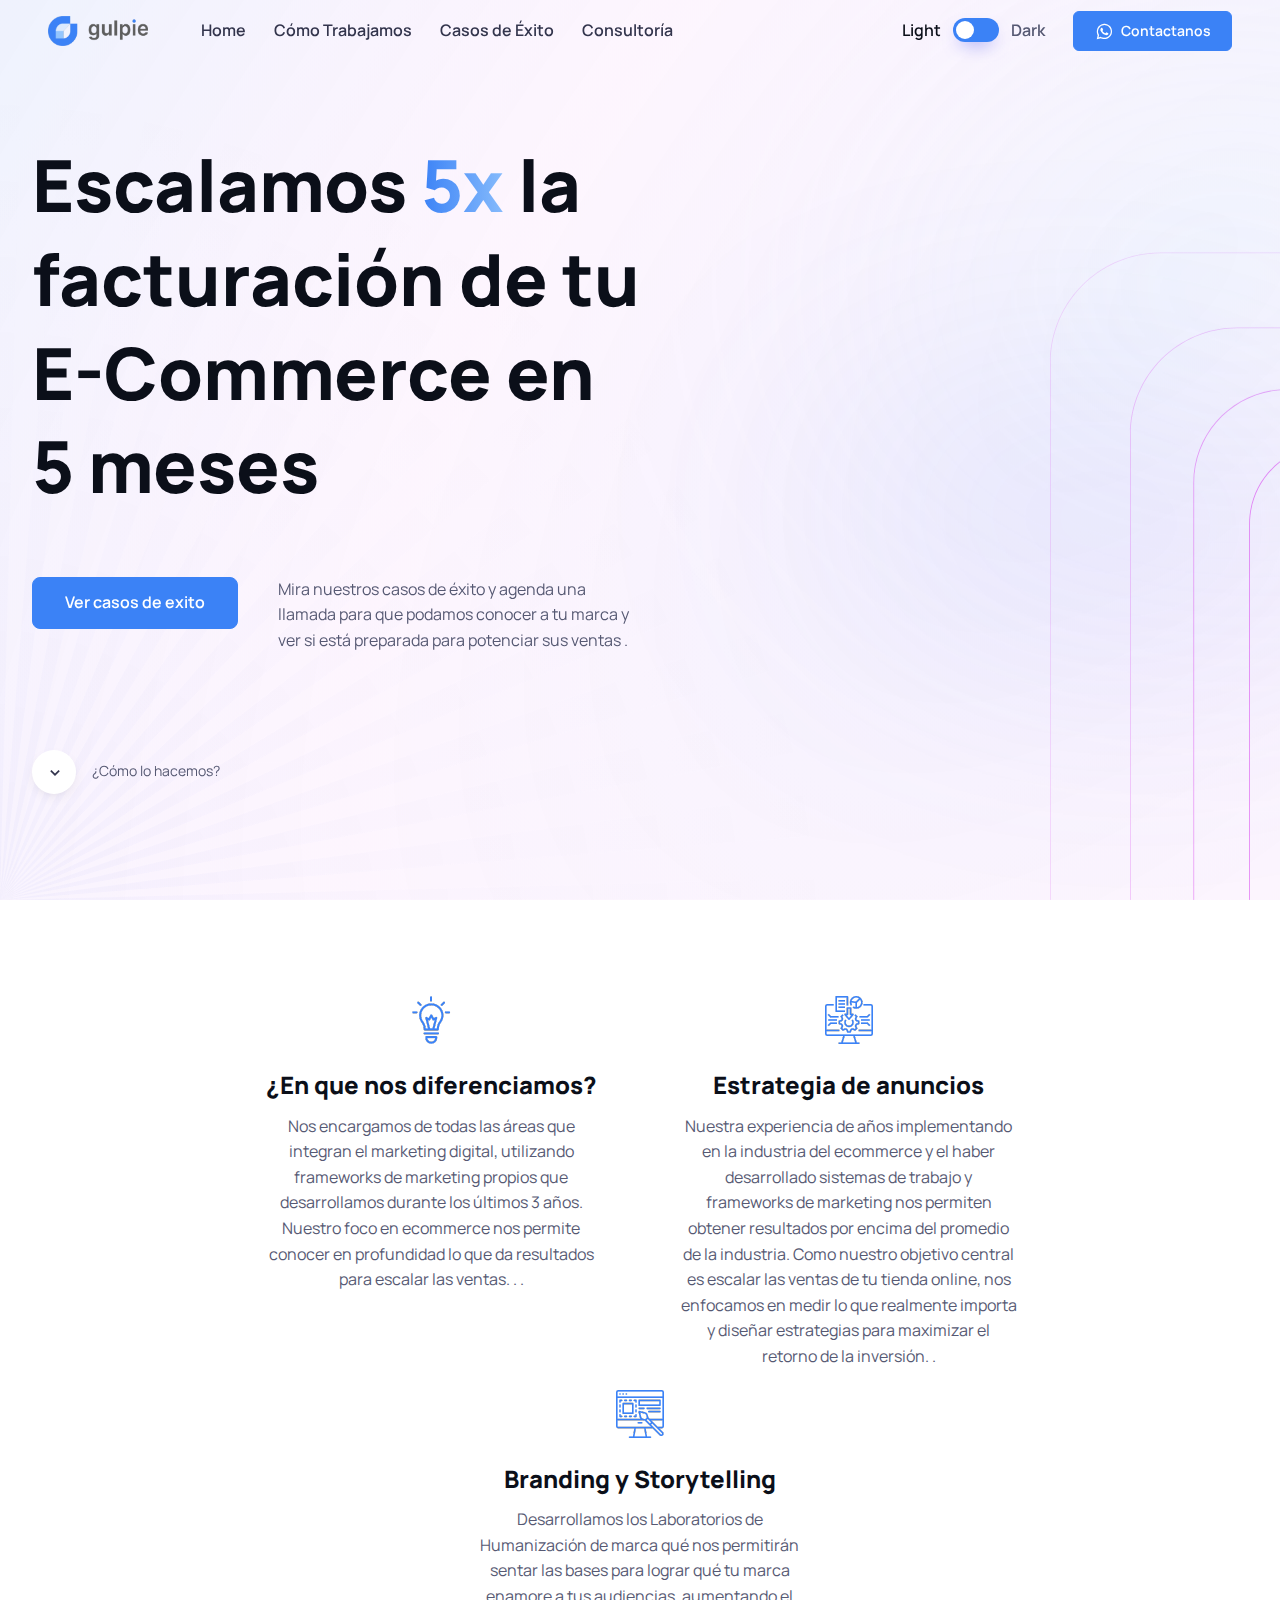
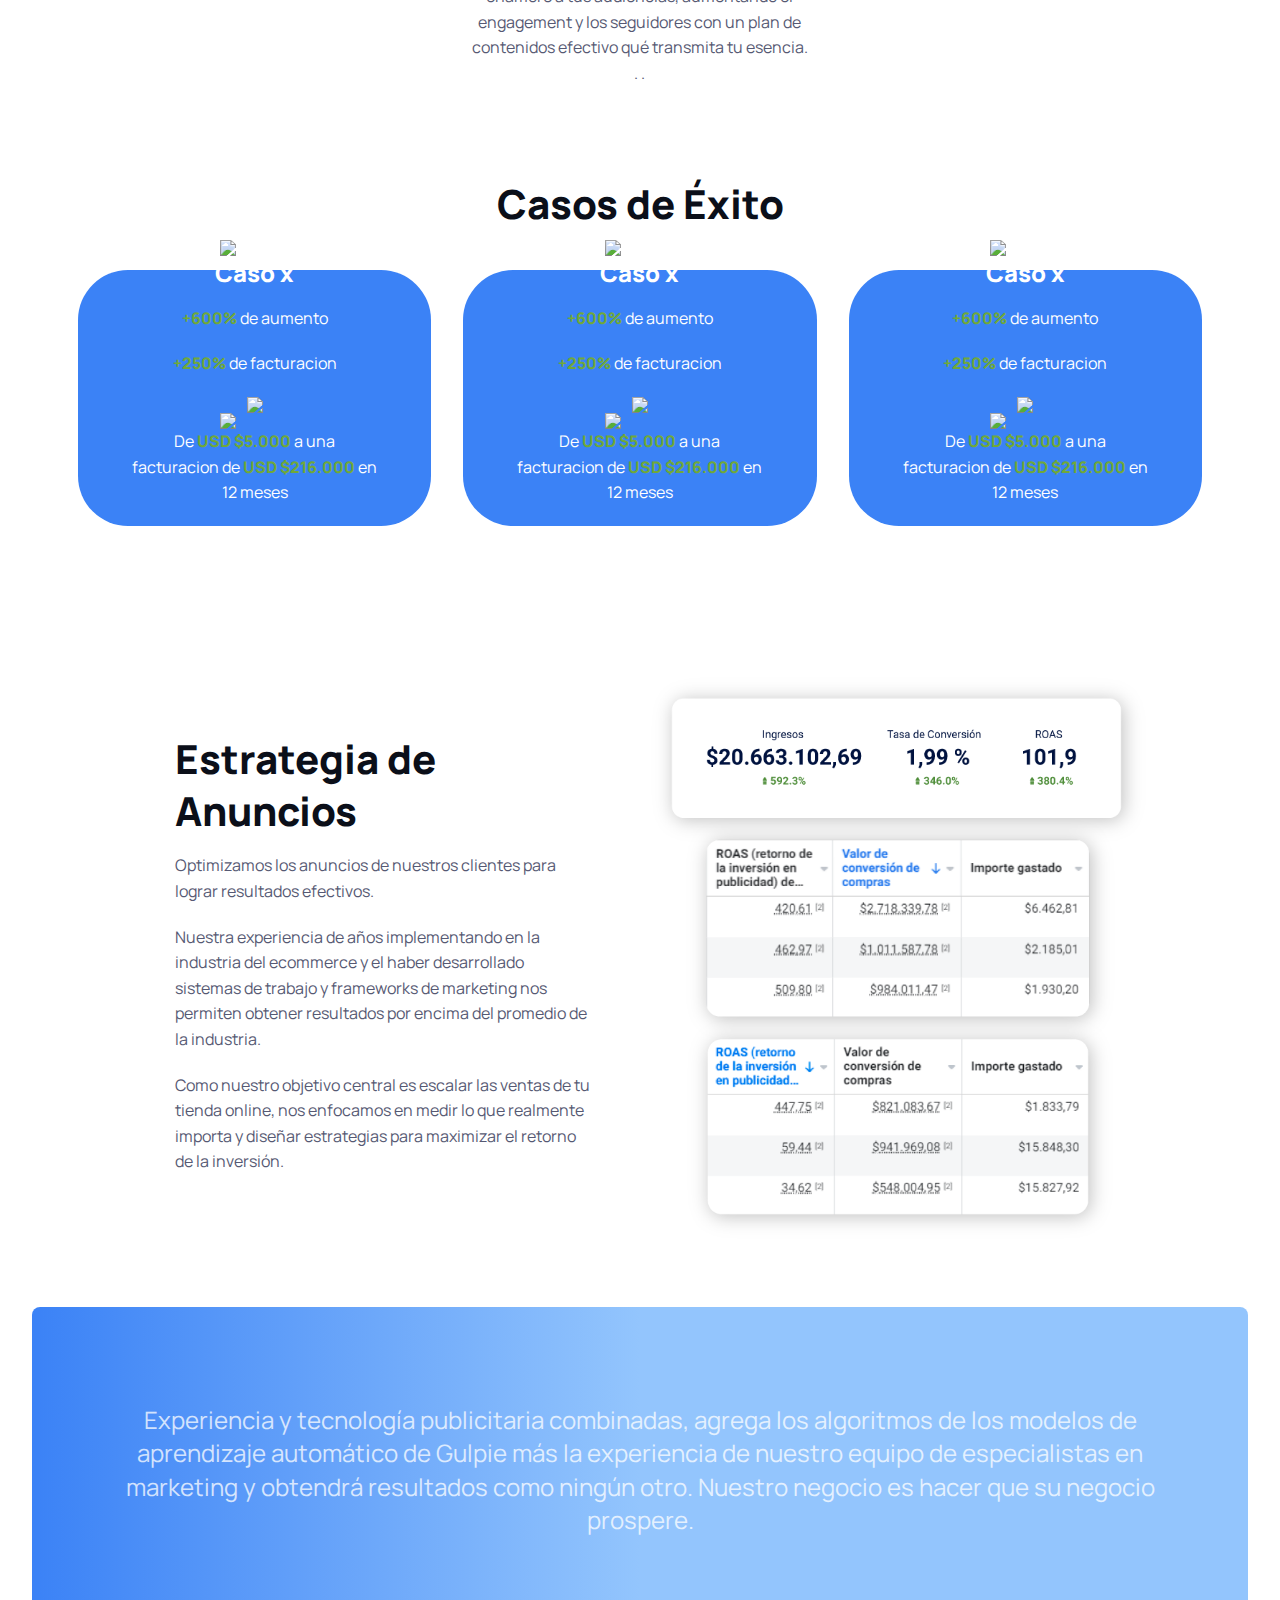
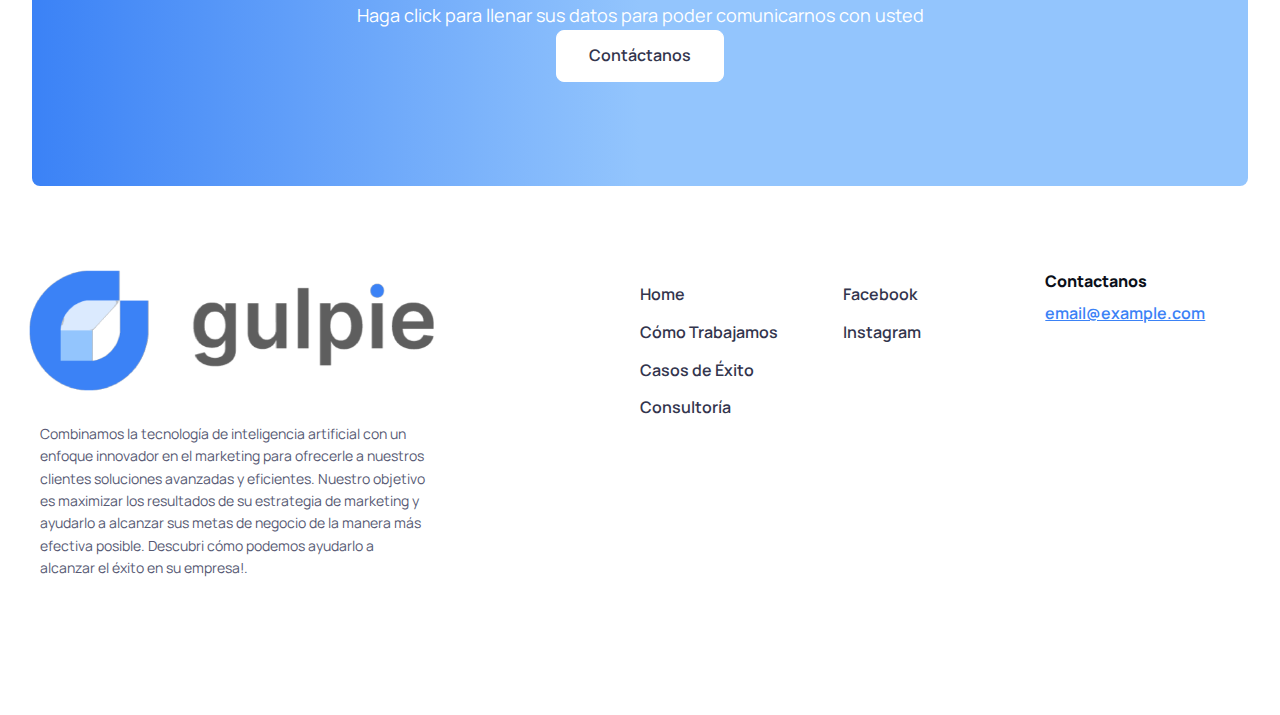
==== commit 66181718: "Add files via upload" ====
--- a/index.html
+++ b/index.html
@@ -86,30 +86,22 @@
             <div class="col-md-6 col-sm-8 order-md-1 order-2 d-flex flex-column justify-content-between mt-4 pt-2 text-md-start text-center">
               <div class="mb-md-5 pb-xl-5 mb-4">
 
-                <!-- Video popup btn -->
-                <div class="d-inline-flex align-items-center position-relative mb-3">
-                  <a href="https://www.youtube.com/watch?v=zPo5ZaH6sW8" class="btn btn-video btn-icon btn-lg flex-shrink-0 me-3 stretched-link" data-bs-toggle="video" data-lg-id="fc852e90-13f6-46ff-955d-28c1cf250d95">
-                    <i class="bx bx-play"></i>
-                  </a>
-                  <h4 class="mb-0">Digital Agency Promo</h4>
-                </div>
-
                 <!-- Text -->
                 <h1 class="display-2 mb-md-5 mb-3 pb-3">
-                  Marketing avanzado <span class="text-gradient-primary">con AI: </span> Innovación para las empresas.
+                  Escalamos <span class="text-gradient-primary">5x </span> la facturación de tu E-Commerce en 5 meses
                 </h1>
                 <div class="d-md-flex align-items-md-start">
-                  <a href="#" class="btn btn-lg btn-primary flex-shrink-0 me-md-4 mb-md-0 mb-sm-4 mb-3">Trabaja con nosotros</a>
-                  <p class="d-lg-block d-none mb-0 ps-md-3">Combinamos la tecnología de inteligencia artificial con un enfoque innovador en el marketing para ofrecerle a nuestros clientes soluciones avanzadas y eficientes. Descubri cómo podemos ayudarlo a alcanzar el éxito en su empresa!.</p>
+                  <a href="#" class="btn btn-lg btn-primary flex-shrink-0 me-md-4 mb-md-0 mb-sm-4 mb-3">Ver casos de exito</a>
+                  <p class="d-lg-block d-none mb-0 ps-md-3">Mira nuestros casos de éxito y agenda una llamada para que podamos conocer a tu marca y ver si está preparada para potenciar sus ventas .</p>
                 </div>
               </div>
 
               <!-- Scroll down btn -->
               <div class="d-inline-flex align-items-center justify-content-center justify-content-md-start position-relative">
-                <a href="#benefits" data-scroll="" data-scroll-offset="100" class="btn btn-video btn-icon rounded-circle shadow-sm flex-shrink-0 stretched-link me-3">
+                <a href="como-trabajamos.html" data-scroll="" data-scroll-offset="100" class="btn btn-video btn-icon rounded-circle shadow-sm flex-shrink-0 stretched-link me-3">
                   <i class="bx bx-chevron-down"></i>
                 </a>
-                <span class="fs-sm">Beneficios</span>
+                <span class="fs-sm">¿Cómo lo hacemos?</span>
               </div>
             </div>
           </div>
@@ -124,8 +116,8 @@
           <div style="width: 417.333px;">
             <div class="text-center">
               <img src="img/Automatizacion-de-la-gestión-de-audiencia-impulsada-por-AI.png" width="48" class="d-block mb-4 mx-auto">
-              <h4 class="mb-2 pb-1">Automatizacion de la gestión de audiencia impulsada por AI</h4>
-              <p class="mx-auto" style="max-width: 336px;">La solución integral más avanzada para equipos de marketing. Optimiza automáticamente los segmentos de audiencia y las asignaciones presupuestarias para maximizar los ingresos con nuestros algoritmos de aprendizaje automático.</p>
+              <h4 class="mb-2 pb-1">¿En que nos diferenciamos?</h4>
+              <p class="mx-auto" style="max-width: 336px;">Nos encargamos de todas las áreas que integran el marketing digital, utilizando frameworks de marketing propios que desarrollamos durante los últimos 3 años. Nuestro foco en ecommerce nos permite conocer en profundidad lo que da resultados para escalar las ventas. . .</p>
             </div>
           </div>
 
@@ -133,8 +125,8 @@
           <div style="width: 417.333px;">
             <div class="text-center">
               <img src="img/Pone-el-poder-de-la-AI-en-tus-manos.png" width="48" alt="Award icon" class="d-block mb-4 mx-auto">
-              <h4 class="mb-2 pb-1">Pone el poder de la AI en tus manos</h4>
-              <p class="mx-auto" style="max-width: 336px;">Diferentes modelos de Machine Learning disponibles, Identifique sus audiencias más rentables y concéntrese en los KPI que importan, Automatice la optimización del presupuesto y escale su rendimiento y crecimiento, Pone a prueba la eficiencia de la AI.</p>
+              <h4 class="mb-2 pb-1">Estrategia de anuncios</h4>
+              <p class="mx-auto" style="max-width: 336px;">Nuestra experiencia de años implementando en la industria del ecommerce y el haber desarrollado sistemas de trabajo y frameworks de marketing nos permiten obtener resultados por encima del promedio de la industria. Como nuestro objetivo central es escalar las ventas de tu tienda online, nos enfocamos en medir lo que realmente importa y diseñar estrategias para maximizar el retorno de la inversión. .</p>
             </div>
           </div>
 
@@ -142,41 +134,11 @@
           <div style="width: 417.333px;">
             <div class="text-center">
               <img src="img/Diseño-web.png" width="48" alt="Team icon" class="d-block mb-4 mx-auto">
-              <h4 class="mb-2 pb-1">Diseño web</h4>
-              <p class="mx-auto" style="max-width: 336px;">Tu página web es tu tarjeta de presentación. ¿Está preparado para vender más? Es necesario centrar todos los esfuerzos en tener una web que se adapte a las expectativas del cliente, con un proceso de compra claro, rápido e intuitivo. Creamos páginas web para cualquier tipo de empresa.</p>
-            </div>
-          </div>
-        </div>
-
-        <div class="row d-flex flex-row flex-wrap justify-content-center">
-          <!-- Item -->
-          <div style="width: 417.333px;">
-            <div class="text-center">
-              <img src="img/Explora-la-AI.png" width="48" alt="Bulb icon" class="d-block mb-4 mx-auto">
-              <h4 class="mb-2 pb-1">Explora la AI</h4>
-              <p class="mx-auto" style="max-width: 336px;">Esta herramienta será la primera que utilice con Gulpie. Se enfoca en encontrar las audiencias con mejor rendimiento para ayudarlo a aumentar sus conversiones, rendimiento y resultados para llegar al objetivo que desea a través de una fase de exploración profunda.</p>
-            </div>
-          </div>
-
-          <!-- Item -->
-          <div style="width: 417.333px;">
-            <div class="text-center">
-              <img src="img/Presencia-y-reputación.png" width="48" alt="Award icon" class="d-block mb-4 mx-auto">
-              <h4 class="mb-2 pb-1">Presencia y reputación</h4>
-              <p class="mx-auto" style="max-width: 336px;">Monitorizamos la reputación online de tu empresa en portales de ventas y redes sociales.
-                Para mejorar cada día es indispensable escuchar lo que dicen nuestros clientes y actuar.</p>
-            </div>
-          </div>
-
-          <!-- Item -->
-          <div style="width: 417.333px;">
-            <div class="text-center">
-              <img src="img/Manejo-de-redes-sociales.png" width="48" alt="Team icon" class="d-block mb-4 mx-auto">
-              <h4 class="mb-2 pb-1">Manejo de redes sociales</h4>
-              <p class="mx-auto" style="max-width: 336px;">El Marketing en las Redes Sociales o Social Media debe estar alineado con todos los esfuerzos de Marketing para que la estrategia de comunicación vaya hacia una misma dirección.
-                Las Redes Sociales son el nuevo canal de comunicación de los clientes con las empresas y aportan un tráfico significativo debido al gran alcance que tienen.</p>
-            </div>
-          </div>
+              <h4 class="mb-2 pb-1">Branding y Storytelling</h4>
+              <p class="mx-auto" style="max-width: 336px;">Desarrollamos los Laboratorios de Humanización de marca qué nos permitirán sentar las bases para lograr qué tu marca enamore a tus audiencias, aumentando el engagement y los seguidores con un plan de contenidos efectivo qué transmita tu esencia. . .</p>
+            </div>
+          </div>
+        </div>
       </section>
 
         <section class="container mb-5 pt-lg-2 pt-xl-4 pb-2 pb-md-3 pb-lg-5">
@@ -226,7 +188,7 @@
           </div>
           <div class="col-lg-5 text-left">
             <figure>
-              <img src="https://www.everestmedia.co/wp-content/uploads/2022/12/landing-everest-2022-12-1.png">
+              <img src="img/metricasGulpie.png">
             </figure>
             </div>
         </section>
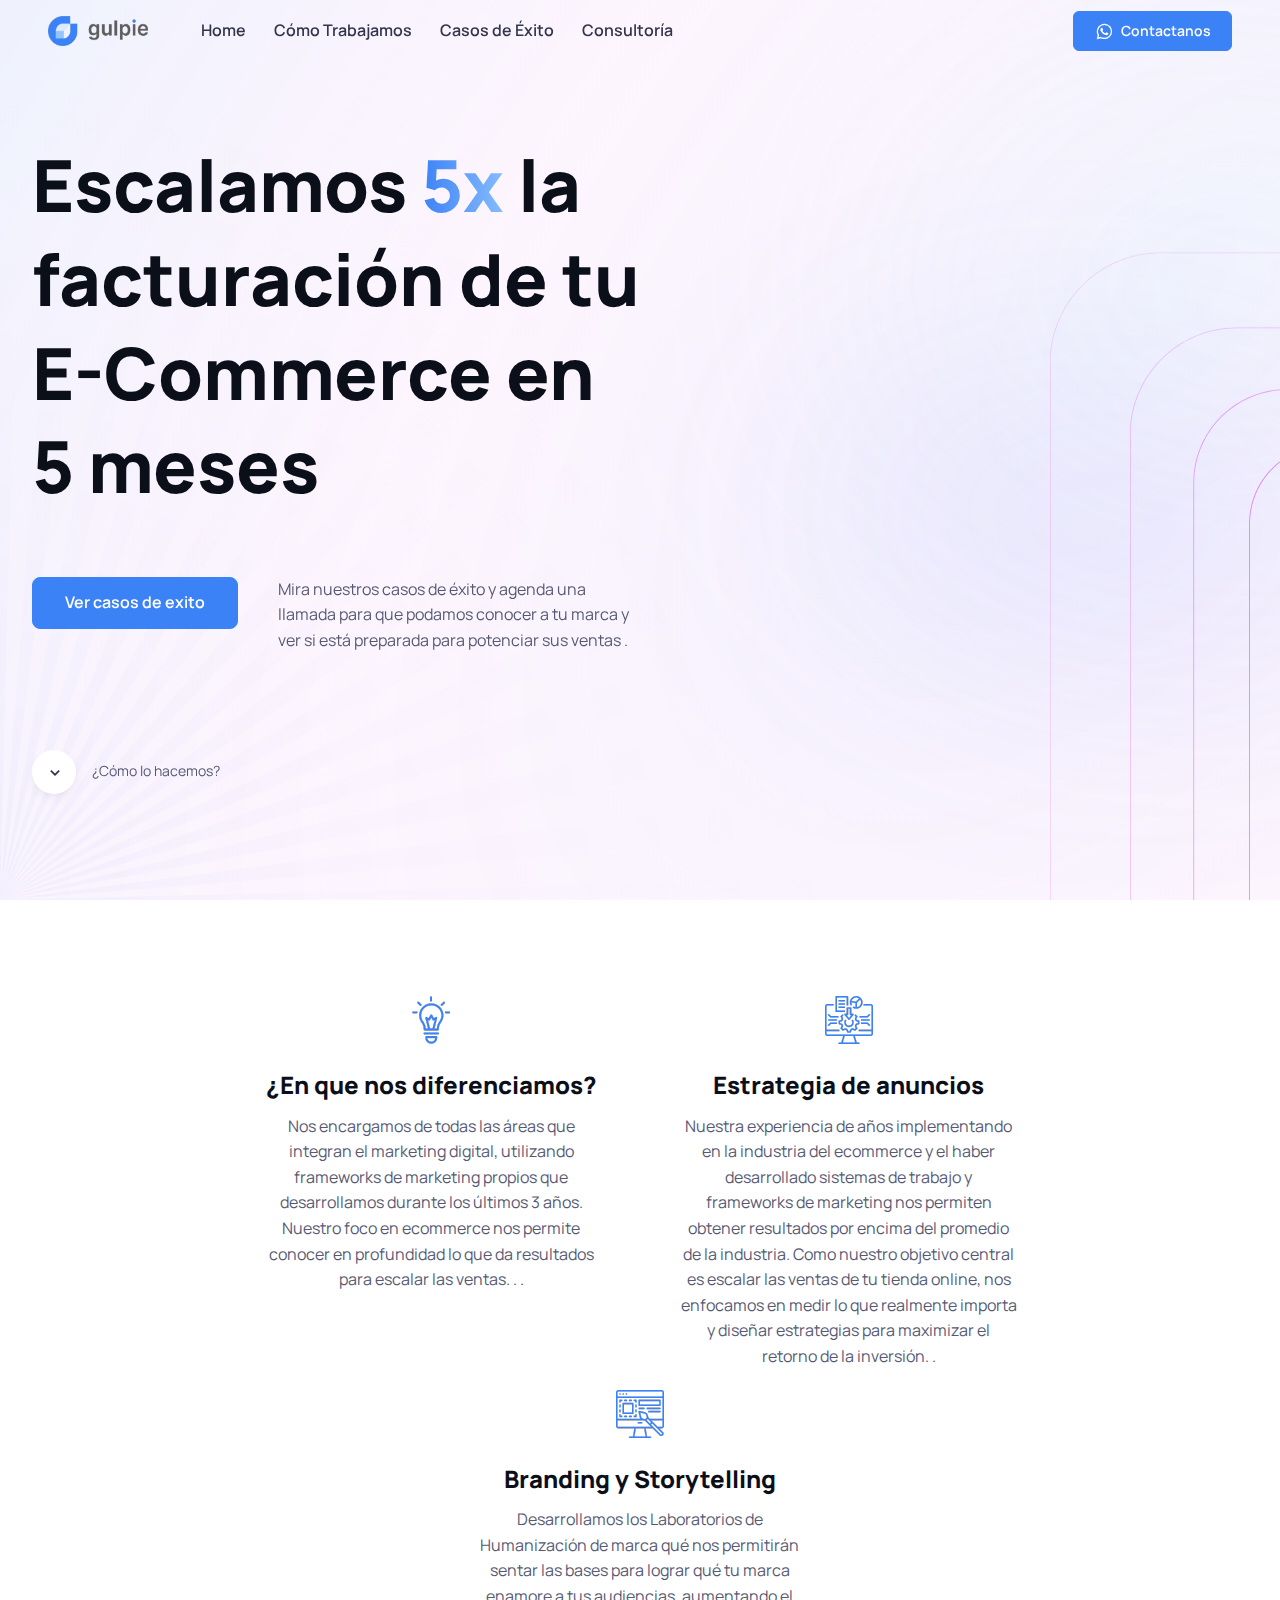
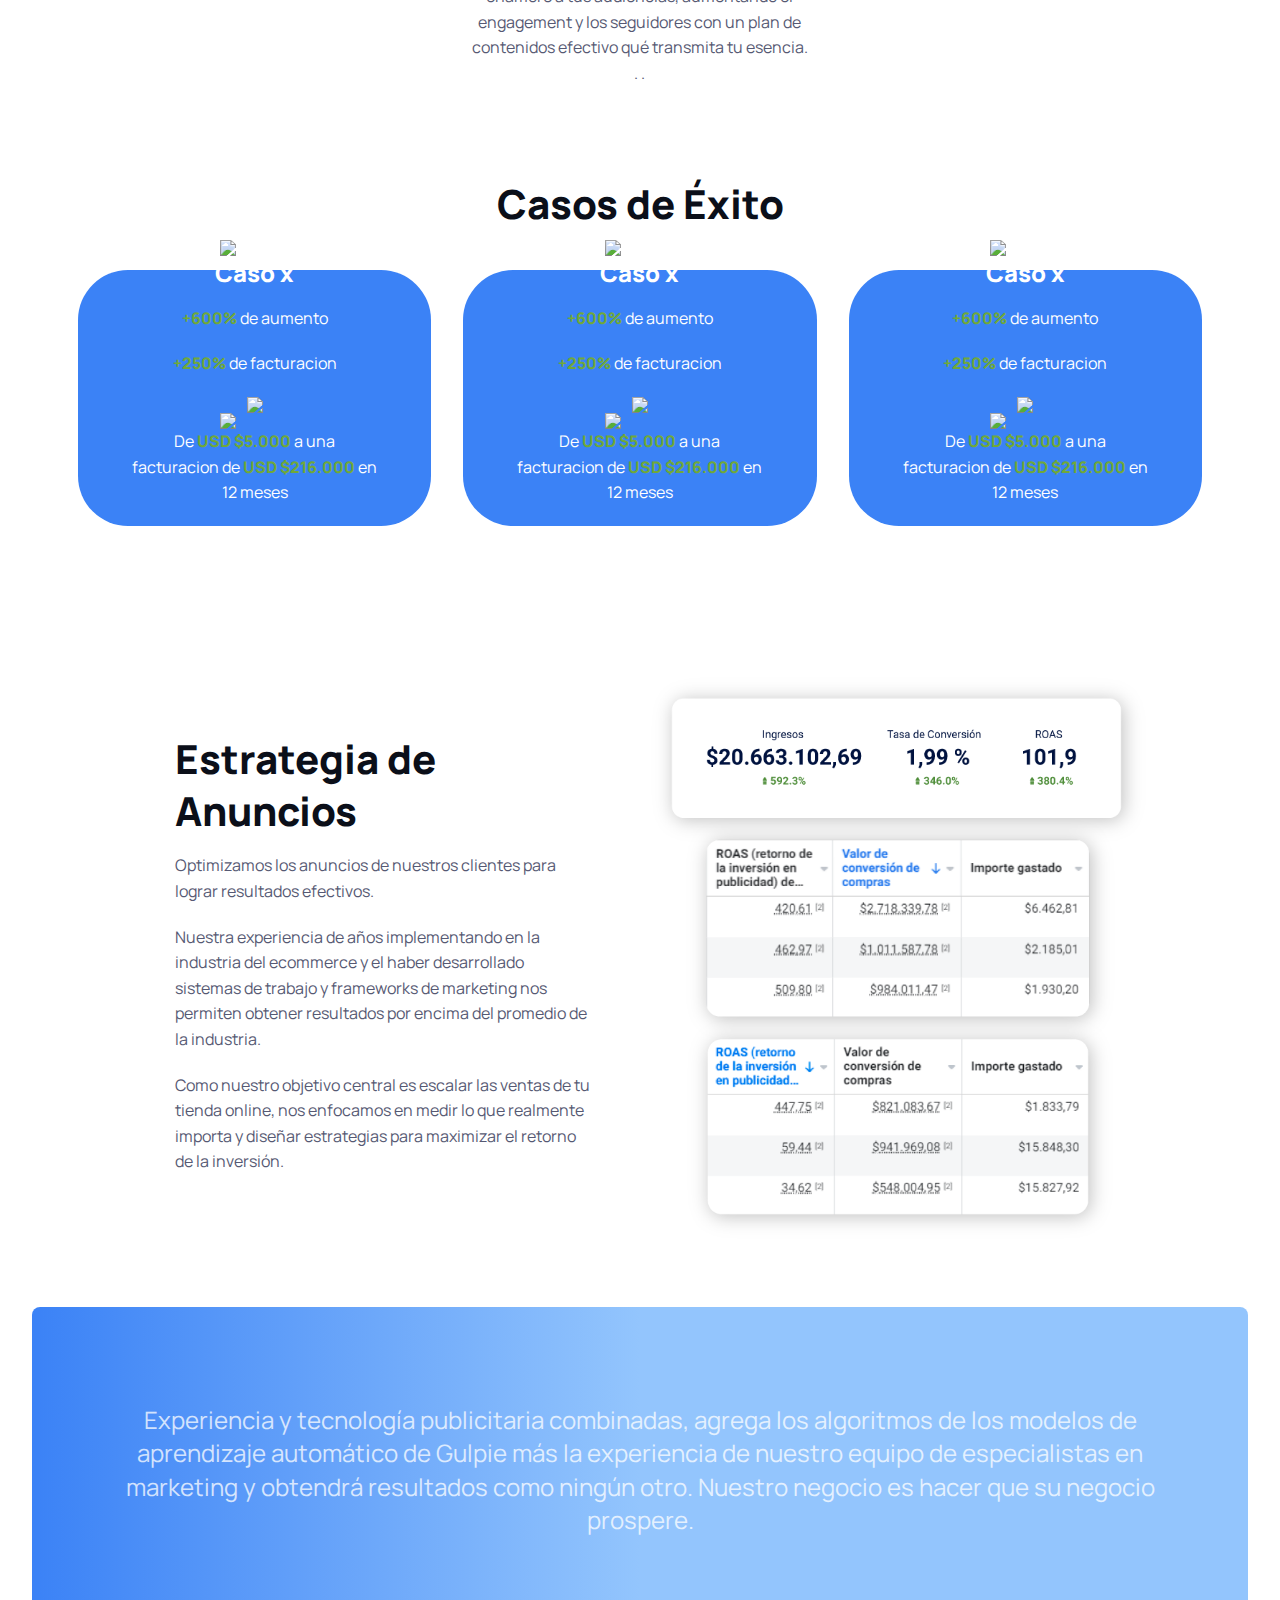
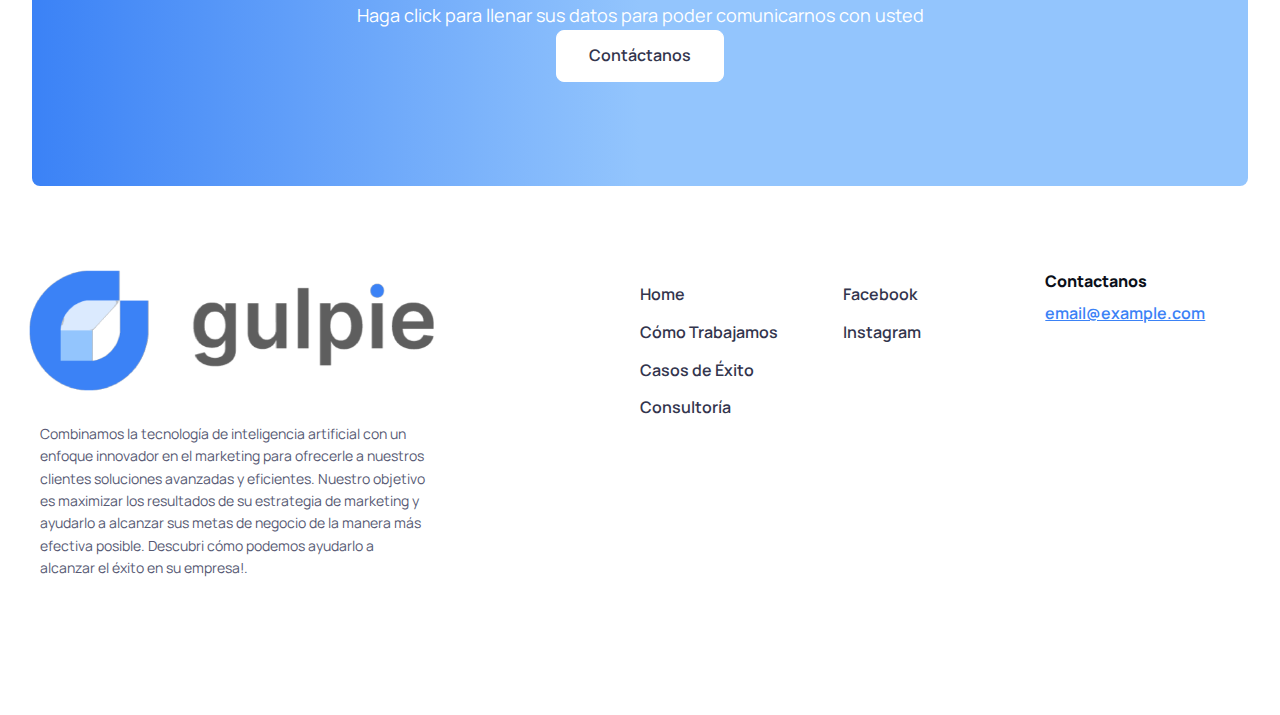
==== commit d0675efe: "Add files via upload" ====
--- a/index.html
+++ b/index.html
@@ -17,17 +17,8 @@
 
     <!-- Main Theme Styles + Bootstrap -->
     <link rel="stylesheet" media="screen" href="./files/theme.min.css">
-
-    <!-- Theme mode -->
-    <script type="text/javascript" async="" src="./files/js"></script><script type="text/javascript" async="" src="./files/analytics.js.descarga"></script><script async="" src="./files/gtm.js.descarga"></script><script>
-      let mode = window.localStorage.getItem('mode'),
-          root = document.getElementsByTagName('html')[0];
-      if (mode !== null && mode === 'dark') {
-        root.classList.add('dark-mode');
-      } else {
-        root.classList.remove('dark-mode');
-      }
-    </script>
+    <link rel="stylesheet" media="screen" href="./files/style.css">
+
   </head>
 
   <body>
@@ -55,18 +46,13 @@
                   <a href="como-trabajamos.html" class="nav-link">Cómo Trabajamos</a>
                 </li>
                 <li class="nav-item">
-                  <a href="casos-de-exito.html" class="nav-link">Casos de Éxito</a>
-                </li>
-                <li class="nav-item">
-                  <a href="consultoria" class="nav-link">Consultoría</a>
+                  <a href="index.html#casos-de-exito" class="nav-link">Casos de Éxito</a>
+                </li>
+                <li class="nav-item">
+                  <a href="consultoria.html" class="nav-link">Consultoría</a>
                 </li>
               </ul>
             </div>     
-          </div>
-          <div class="form-check form-switch mode-switch pe-lg-1 ms-auto me-4" data-bs-toggle="mode">
-            <input type="checkbox" class="form-check-input" id="theme-mode">
-            <label class="form-check-label d-none d-sm-block" for="theme-mode">Light</label>
-            <label class="form-check-label d-none d-sm-block" for="theme-mode">Dark</label>
           </div>
           <button type="button" class="navbar-toggler" data-bs-toggle="offcanvas" data-bs-target="#navbarNav" aria-controls="navbarNav" aria-expanded="false" aria-label="Toggle navigation">
             <span class="navbar-toggler-icon"></span>
@@ -142,7 +128,7 @@
       </section>
 
         <section class="container mb-5 pt-lg-2 pt-xl-4 pb-2 pb-md-3 pb-lg-5">
-          <h2 class="h1 mb-4 text-center">Casos de Éxito</h2>
+          <h2 class="h1 mb-4 text-center" id="casos-de-exito">Casos de Éxito</h2>
           <div class="container ce">
             <article class="ceExt">
               <article class="ceInt">
@@ -262,11 +248,8 @@
       <span class="btn-scroll-top-tooltip text-muted fs-sm me-2">Top</span>
       <i class="btn-scroll-top-icon bx bx-chevron-up"></i>
     </a>
-
-
     <!-- Vendor Scripts -->
     <script src="./files/bootstrap.bundle.min.js.descarga"></script>
-
     <!-- Main Theme Script -->
     <script src="./files/theme.min.js.descarga"></script>
       
--- a/files/theme.min.css
+++ b/files/theme.min.css
@@ -8638,7 +8638,7 @@
 }
 
 .text-light {
-    color: #fff !important
+    color: #fff
 }
 
 .text-dark {
--- a/files/style.css
+++ b/files/style.css
@@ -0,0 +1,6 @@
+
+@media all and (max-width: 1000px){
+  .liMenu{
+    color: #000e14 !important;
+  }
+}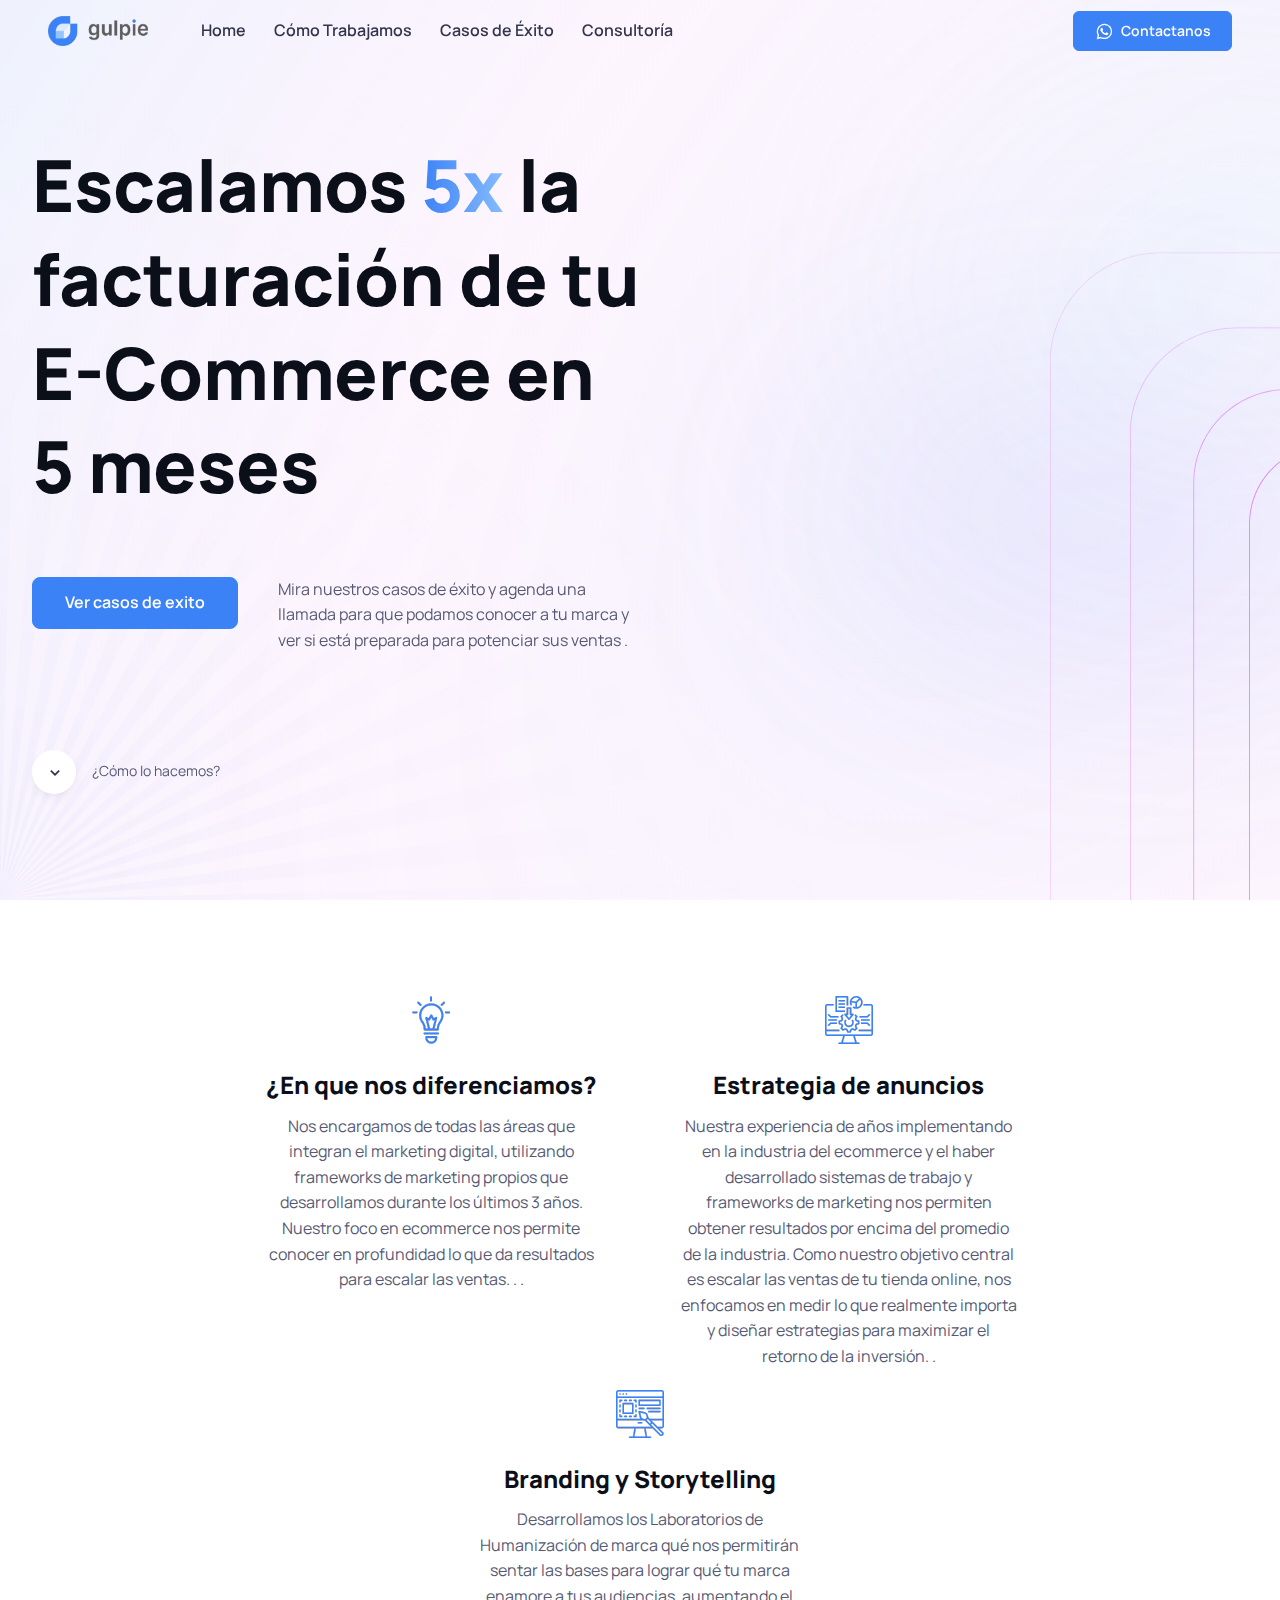
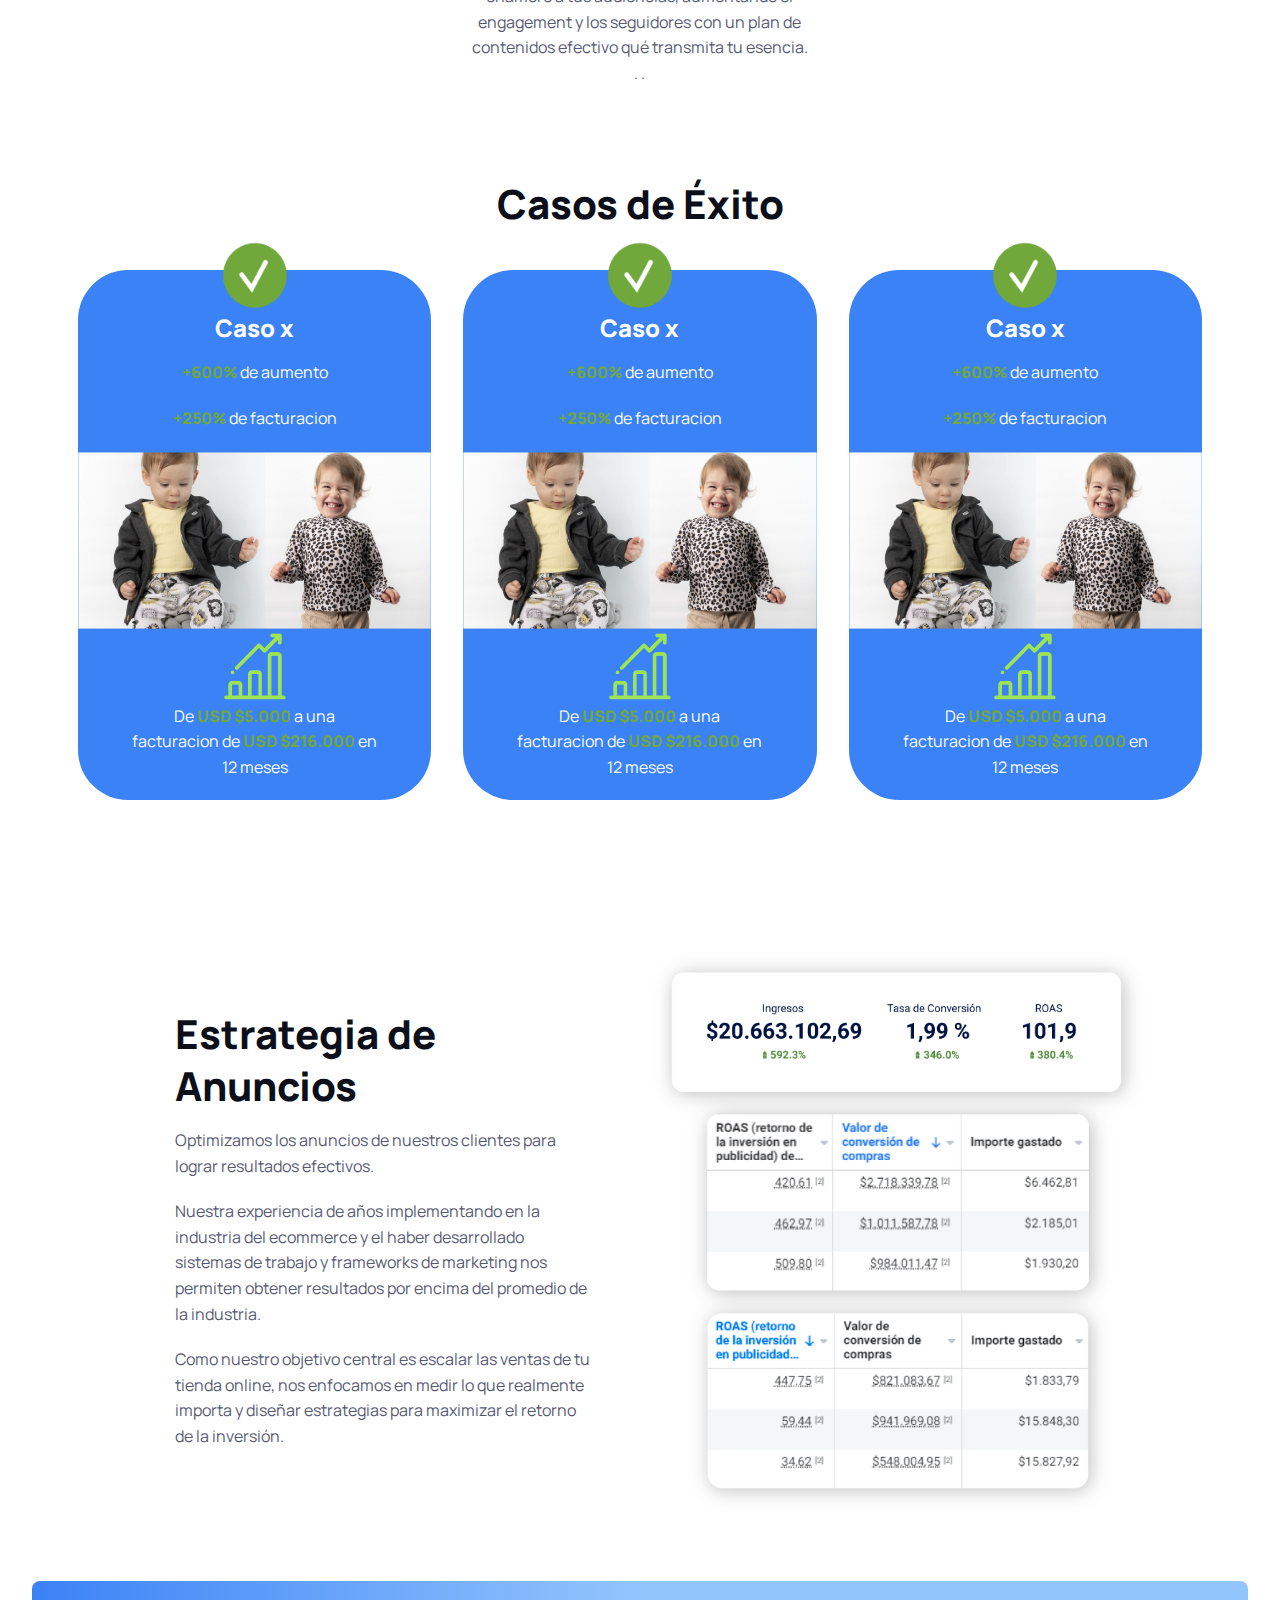
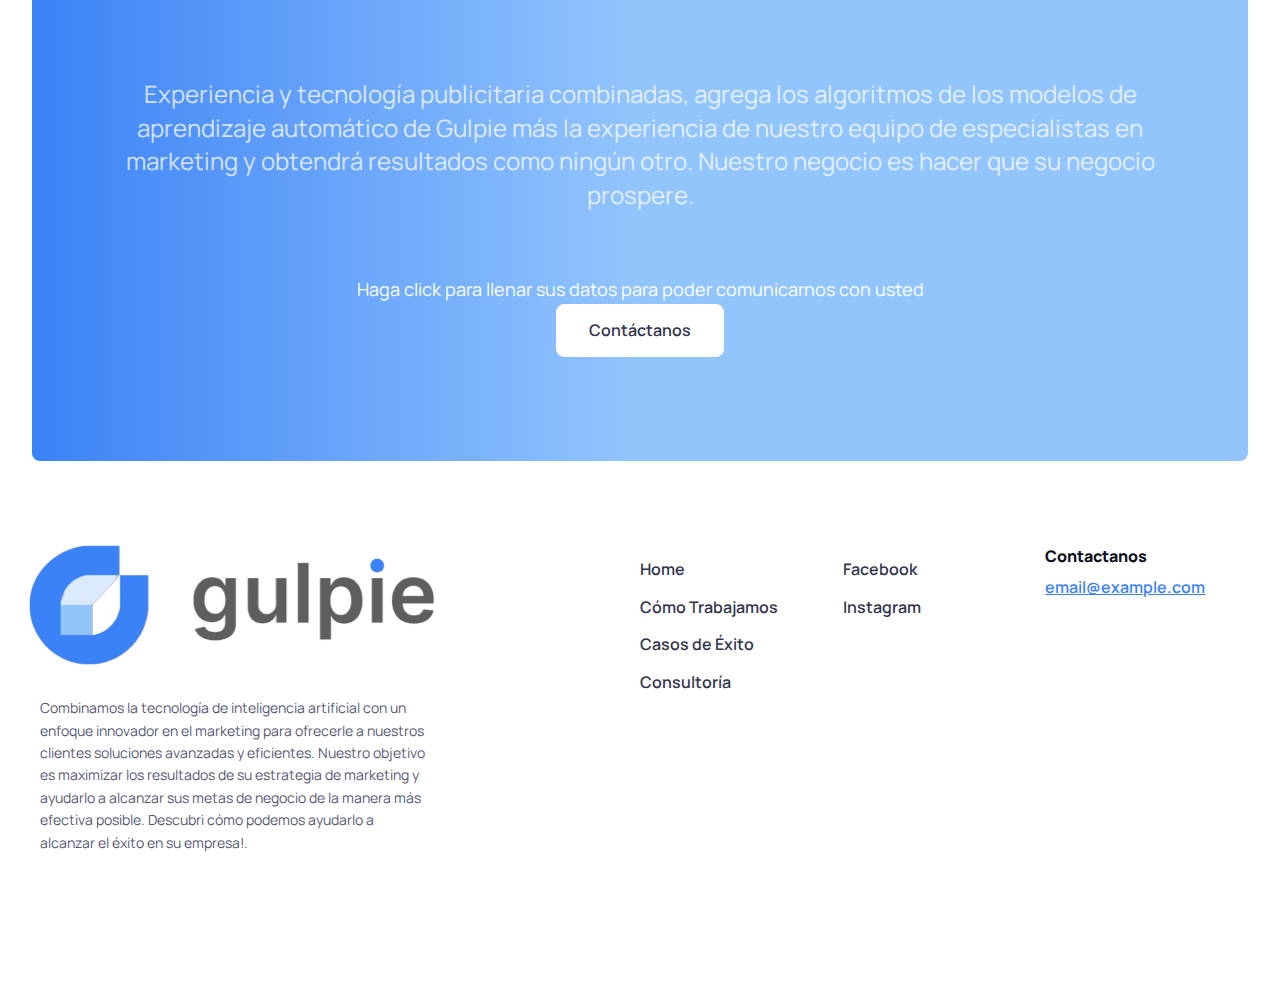
==== commit ad89f9a2: "Add files via upload" ====
--- a/index.html
+++ b/index.html
@@ -132,34 +132,34 @@
           <div class="container ce">
             <article class="ceExt">
               <article class="ceInt">
-                <img class="imgIcon" src="https://www.everestmedia.co/wp-content/uploads/2022/12/landing-everest-2022-04.png">
+                <img class="imgIcon" src="img/check.png">
                 <h4>Caso x</h4>
                 <p><strong style="color:#70A83B">+600%</strong> de aumento</p>
                 <p><strong style="color:#70A83B">+250%</strong> de facturacion</p>
-                <img src="https://www.everestmedia.co/wp-content/uploads/2022/12/landing-everest-2022-05.png">
-                <img class="imgIcon" src="https://www.everestmedia.co/wp-content/uploads/2022/12/landing-everest-2022-03.png">
+                <img src="img/tienda-de-ropa-de-ninos.png">
+                <img class="imgIcon" src="img/aumento-metricas.png">
                 <p>De <strong style="color:#70A83B">USD $5.000</strong> a una facturacion de <strong style="color:#70A83B">USD $216.000</strong> en 12 meses</p>
               </article>
             </article>
             <article class="ceExt">
               <article class="ceInt">
-                <img class="imgIcon" src="https://www.everestmedia.co/wp-content/uploads/2022/12/landing-everest-2022-04.png">
+                <img class="imgIcon" src="img/check.png">
                 <h4>Caso x</h4>
                 <p><strong style="color:#70A83B">+600%</strong> de aumento</p>
                 <p><strong style="color:#70A83B">+250%</strong> de facturacion</p>
-                <img src="https://www.everestmedia.co/wp-content/uploads/2022/12/landing-everest-2022-05.png">
-                <img class="imgIcon" src="https://www.everestmedia.co/wp-content/uploads/2022/12/landing-everest-2022-03.png">
+                <img src="img/tienda-de-ropa-de-ninos.png">
+                <img class="imgIcon" src="img/aumento-metricas.png">
                 <p>De <strong style="color:#70A83B">USD $5.000</strong> a una facturacion de <strong style="color:#70A83B">USD $216.000</strong> en 12 meses</p>
               </article>
             </article>
             <article class="ceExt">
               <article class="ceInt">
-                <img class="imgIcon" src="https://www.everestmedia.co/wp-content/uploads/2022/12/landing-everest-2022-04.png">
+                <img class="imgIcon" src="img/check.png">
                 <h4>Caso x</h4>
                 <p><strong style="color:#70A83B">+600%</strong> de aumento</p>
                 <p><strong style="color:#70A83B">+250%</strong> de facturacion</p>
-                <img src="https://www.everestmedia.co/wp-content/uploads/2022/12/landing-everest-2022-05.png">
-                <img class="imgIcon" src="https://www.everestmedia.co/wp-content/uploads/2022/12/landing-everest-2022-03.png">
+                <img src="img/tienda-de-ropa-de-ninos.png">
+                <img class="imgIcon" src="img/aumento-metricas.png">
                 <p>De <strong style="color:#70A83B">USD $5.000</strong> a una facturacion de <strong style="color:#70A83B">USD $216.000</strong> en 12 meses</p>
               </article>
             </article>
@@ -214,10 +214,10 @@
                 </h6>
                 <div id="useful-links" class="collapse d-lg-block" data-bs-parent="#footer-links">
                   <ul class="nav flex-column pb-lg-1 mb-lg-3">
-                    <li class="nav-item"><a href="#" class="nav-link d-inline-block px-0 pt-1 pb-2">Home</a></li>
-                    <li class="nav-item"><a href="#" class="nav-link d-inline-block px-0 pt-1 pb-2">Cómo Trabajamos</a></li>
-                    <li class="nav-item"><a href="#" class="nav-link d-inline-block px-0 pt-1 pb-2">Casos de Éxito</a></li>
-                    <li class="nav-item"><a href="#" class="nav-link d-inline-block px-0 pt-1 pb-2">Consultoría</a></li>
+                    <li class="nav-item"><a href="index.html" class="nav-link d-inline-block px-0 pt-1 pb-2">Home</a></li>
+                    <li class="nav-item"><a href="como-trabajamos.html" class="nav-link d-inline-block px-0 pt-1 pb-2">Cómo Trabajamos</a></li>
+                    <li class="nav-item"><a href="index.html#casos-de-exito" class="nav-link d-inline-block px-0 pt-1 pb-2">Casos de Éxito</a></li>
+                    <li class="nav-item"><a href="consultoria.html" class="nav-link d-inline-block px-0 pt-1 pb-2">Consultoría</a></li>
                   </ul>
                 </div>
               </div>
